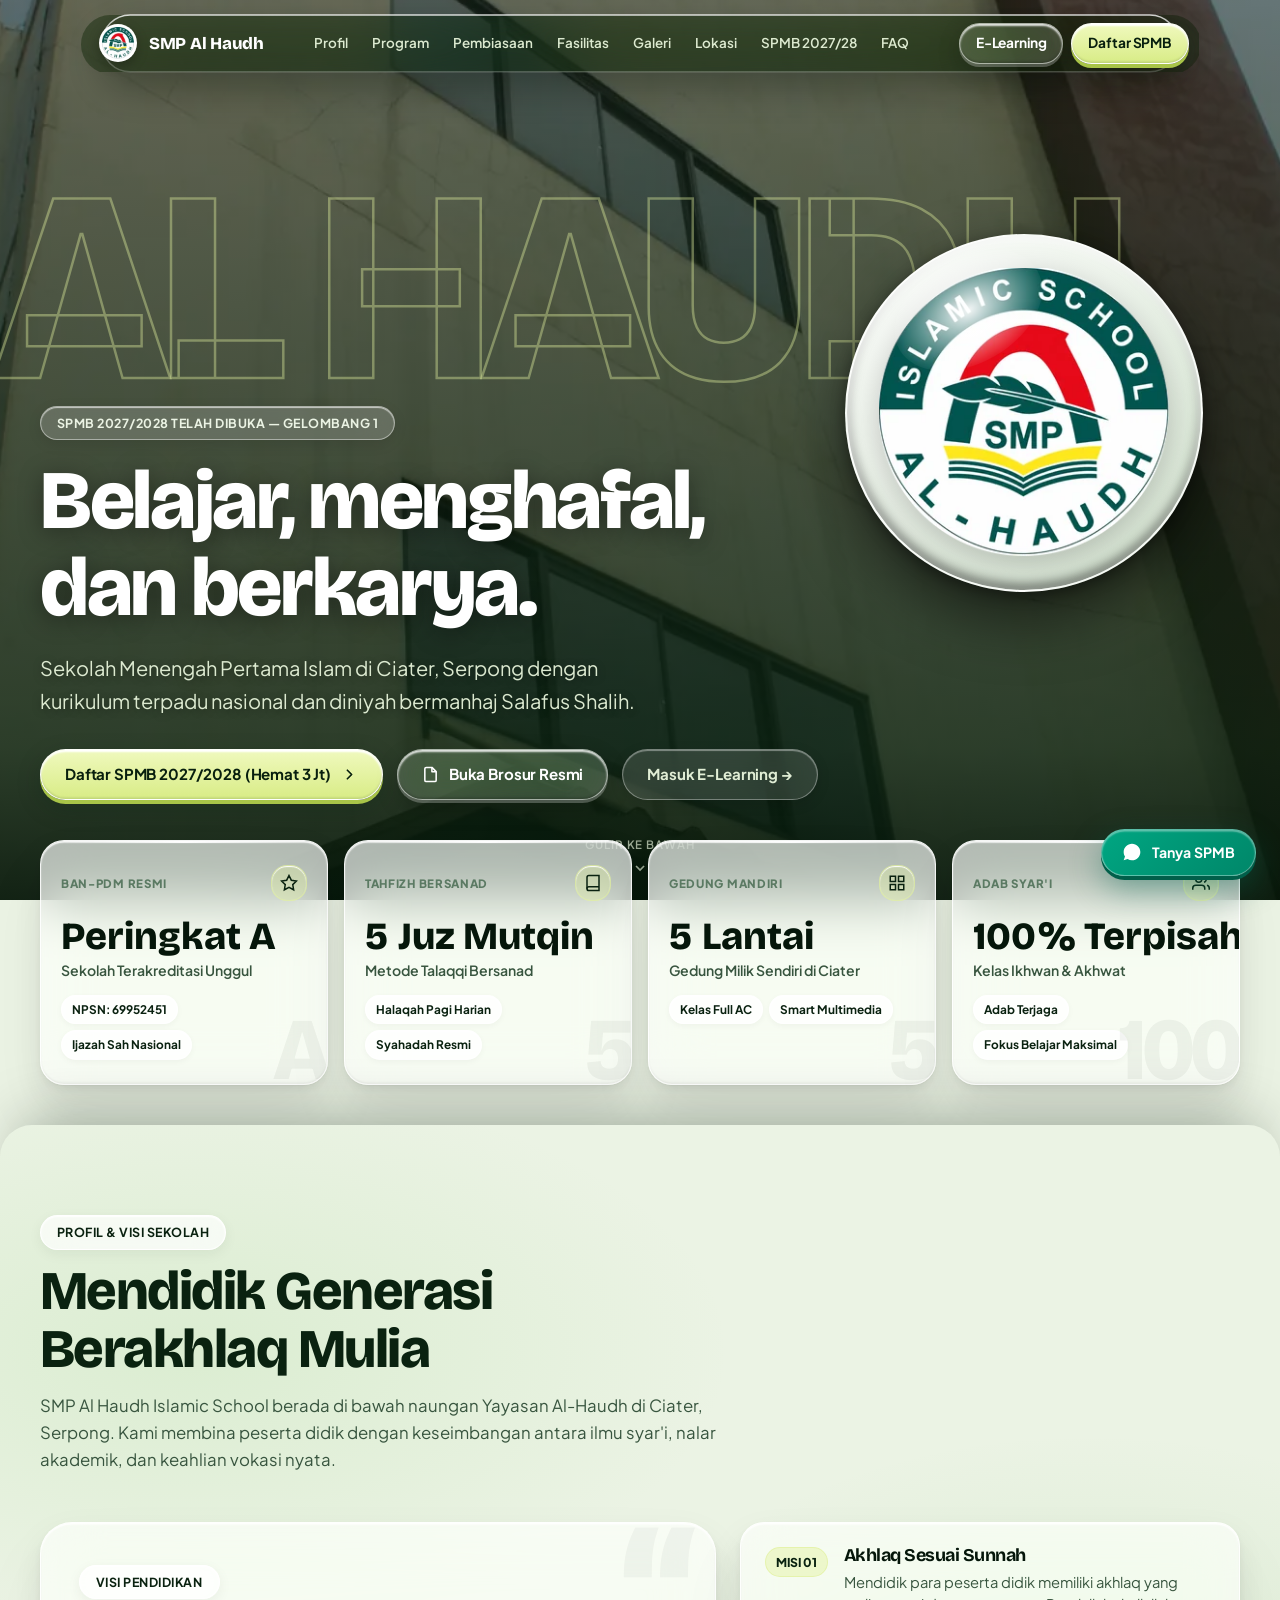
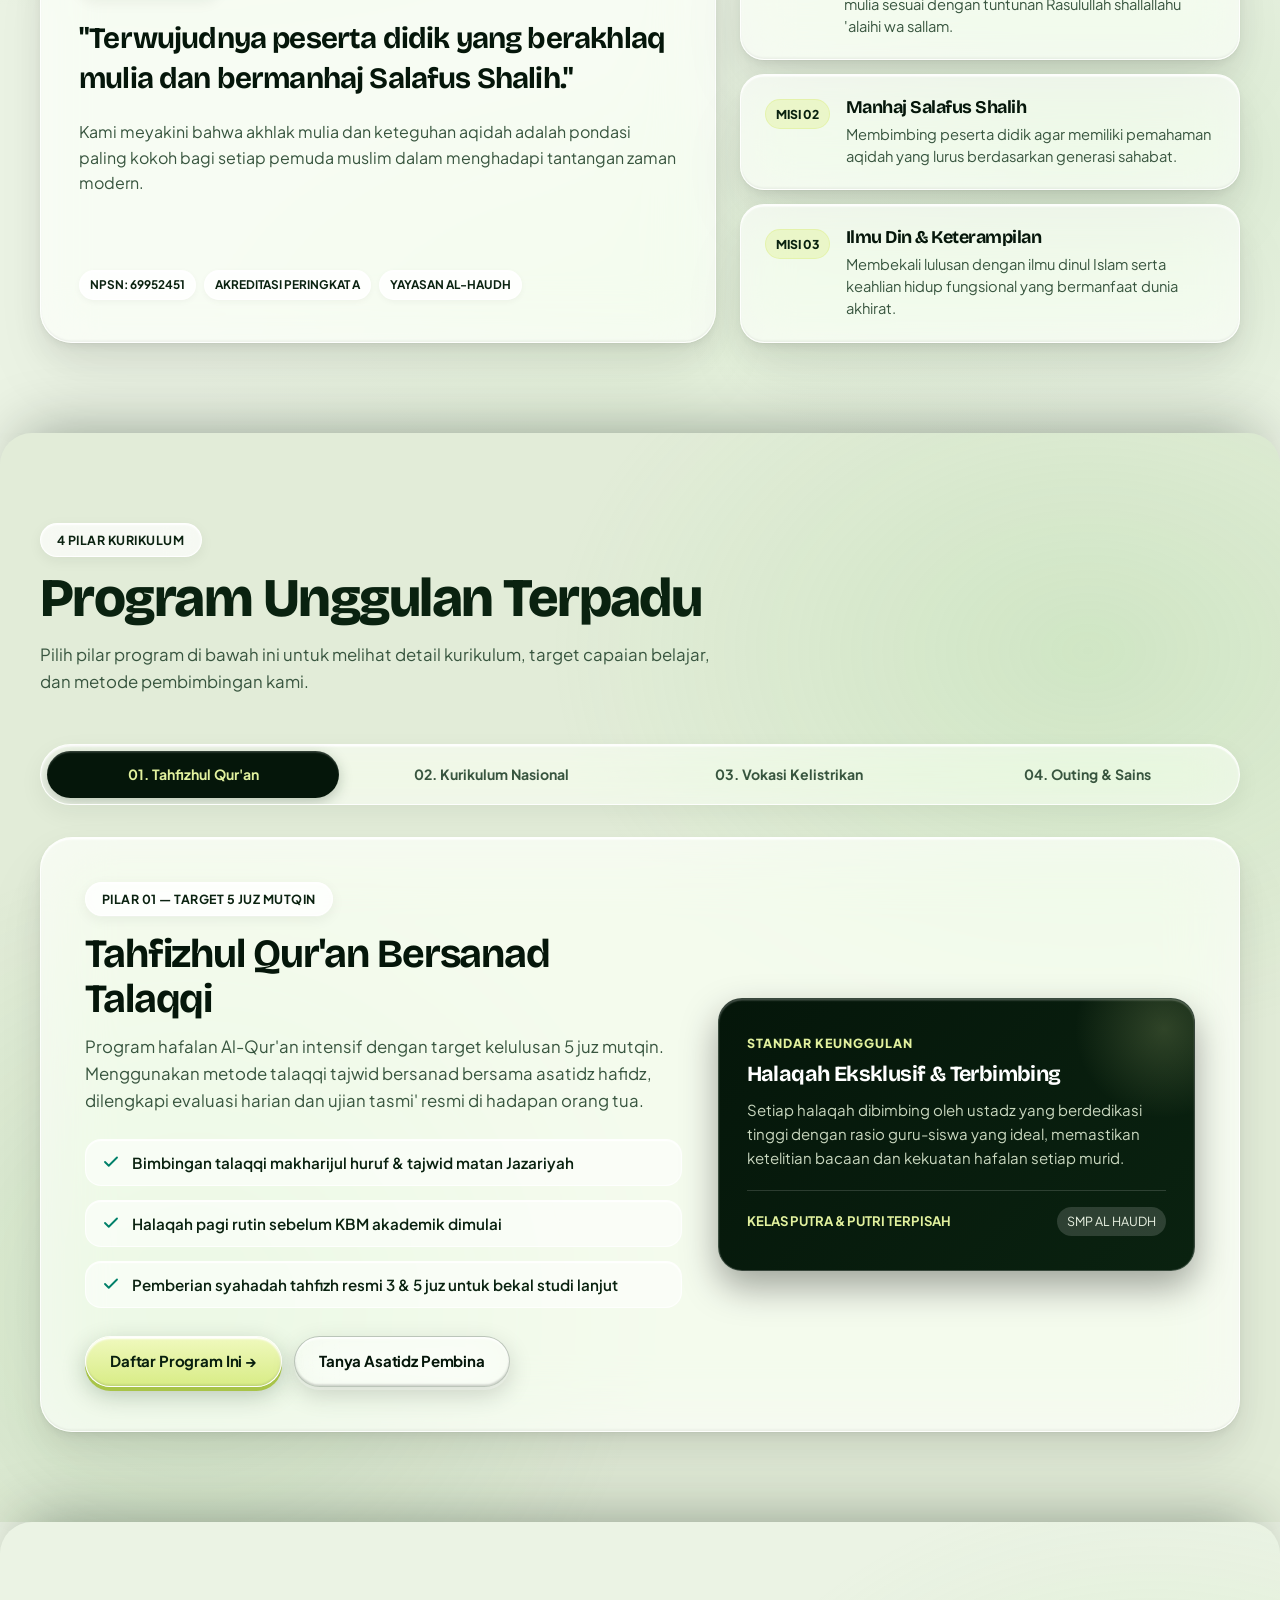
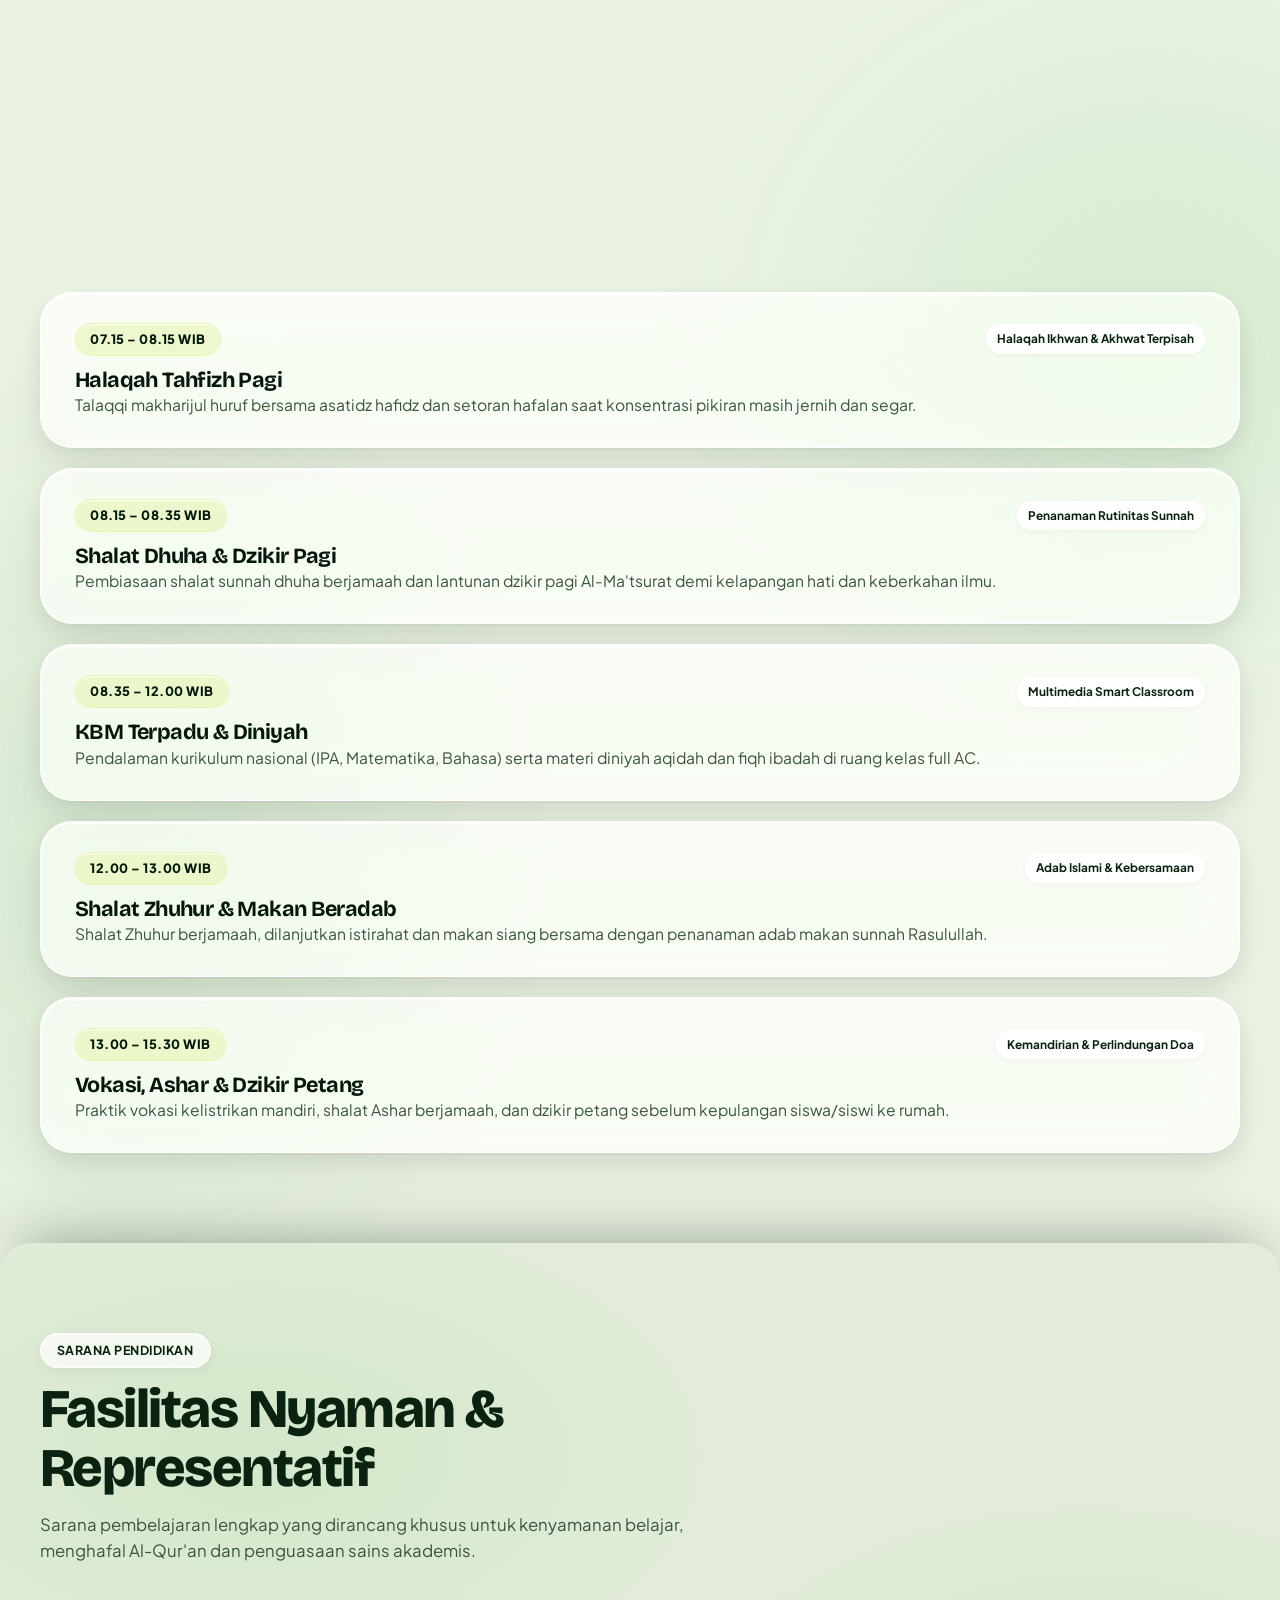
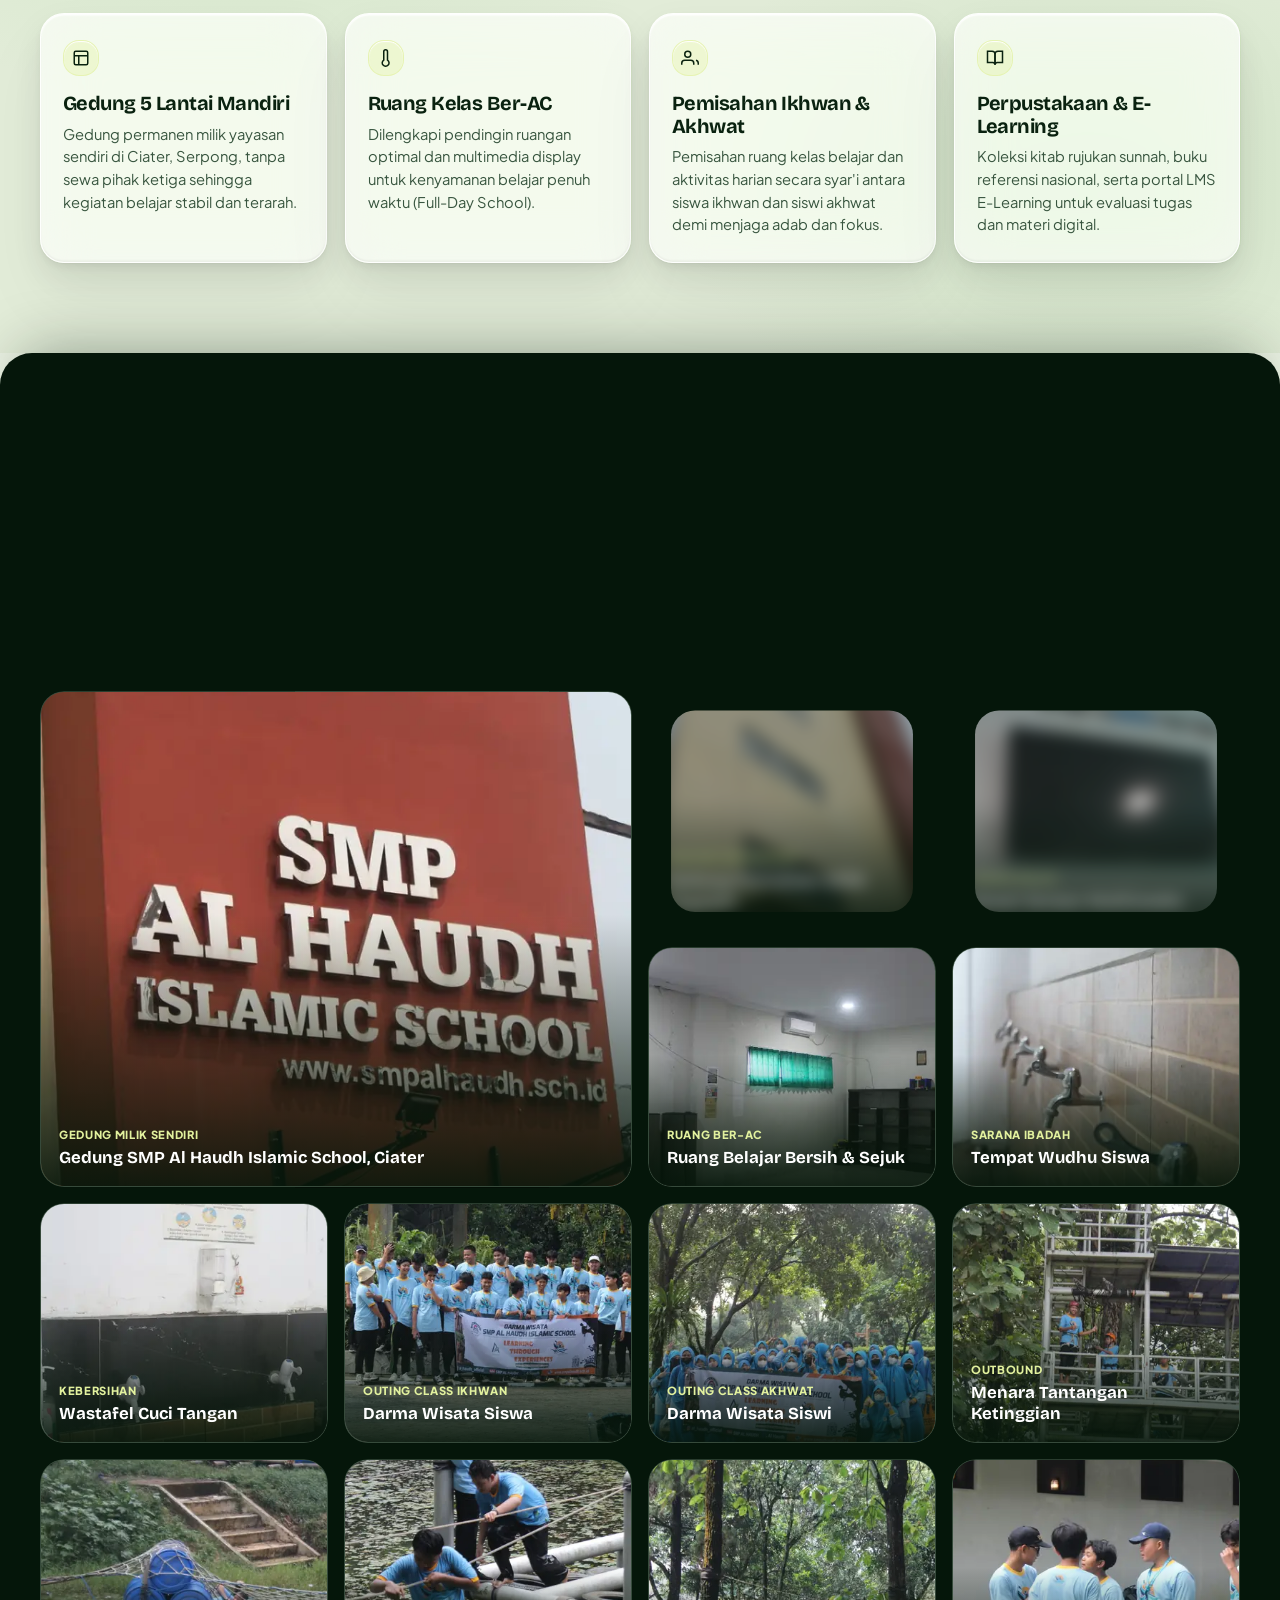
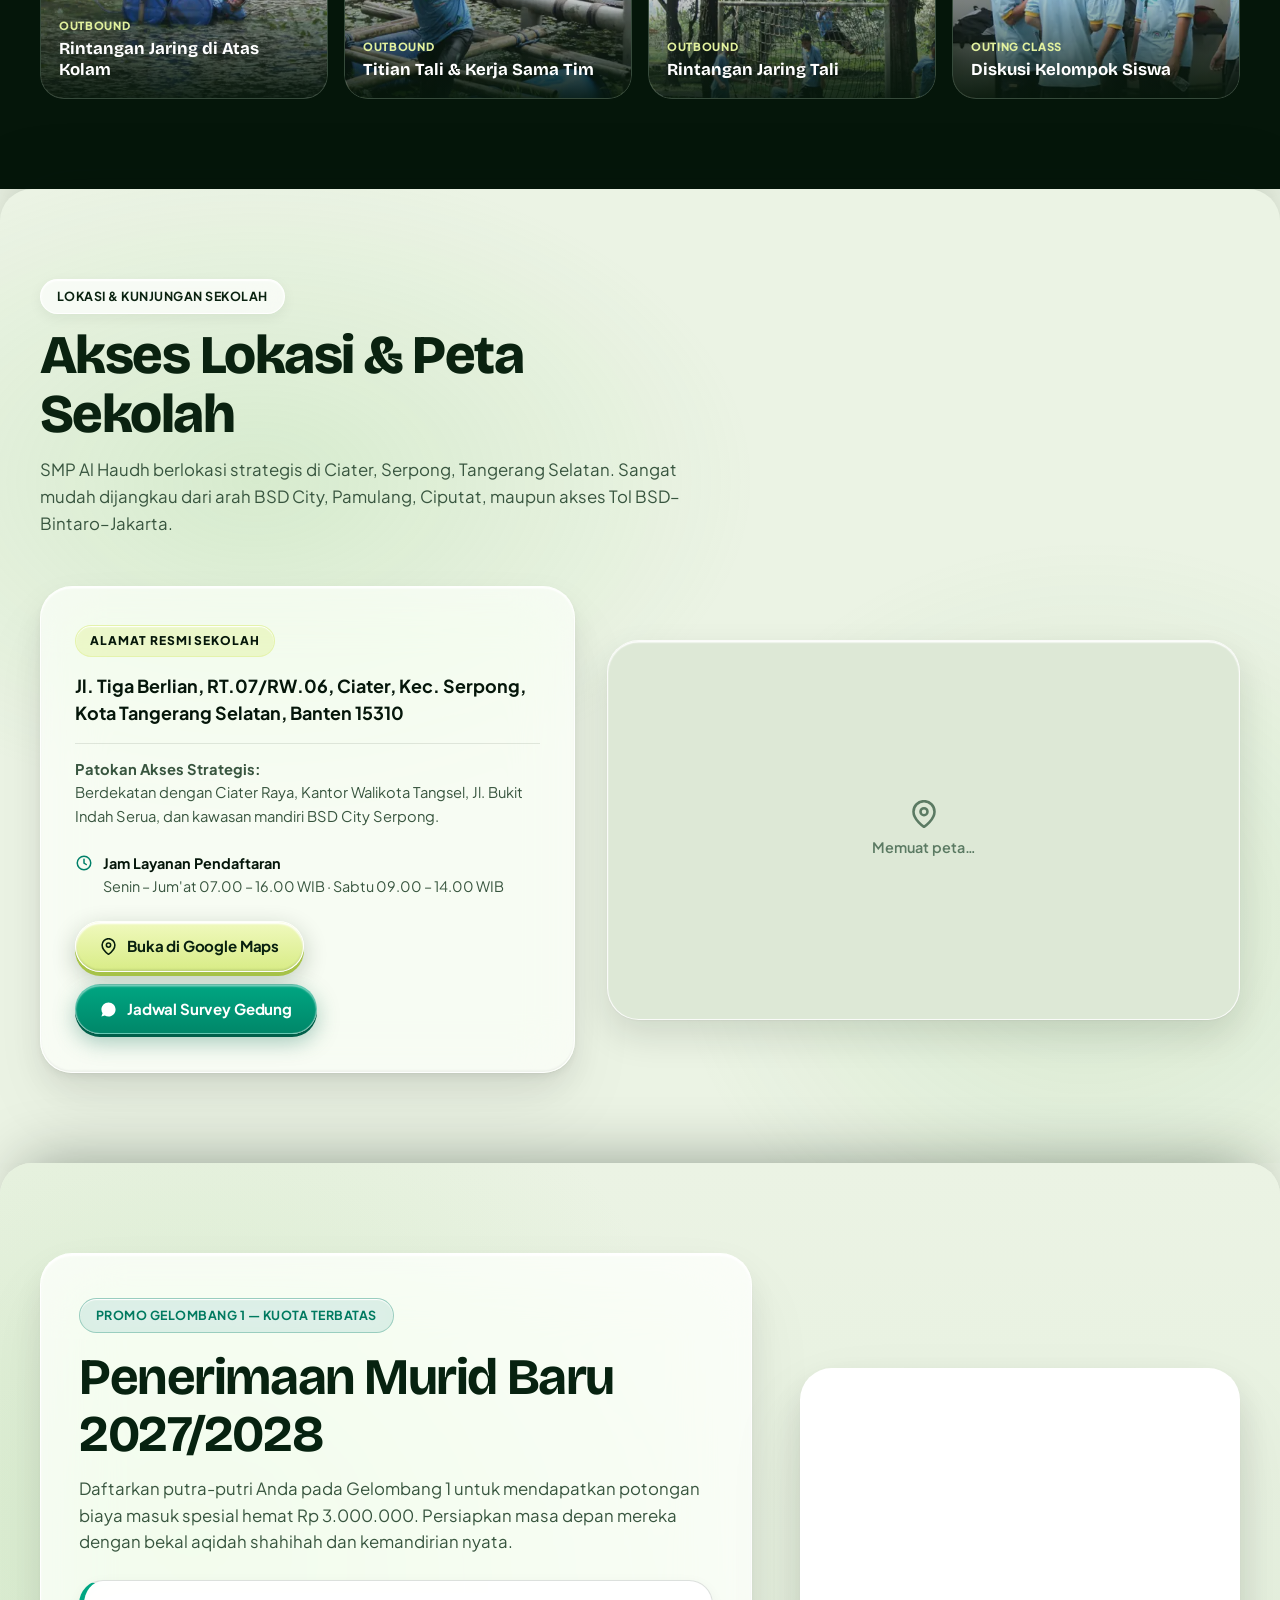
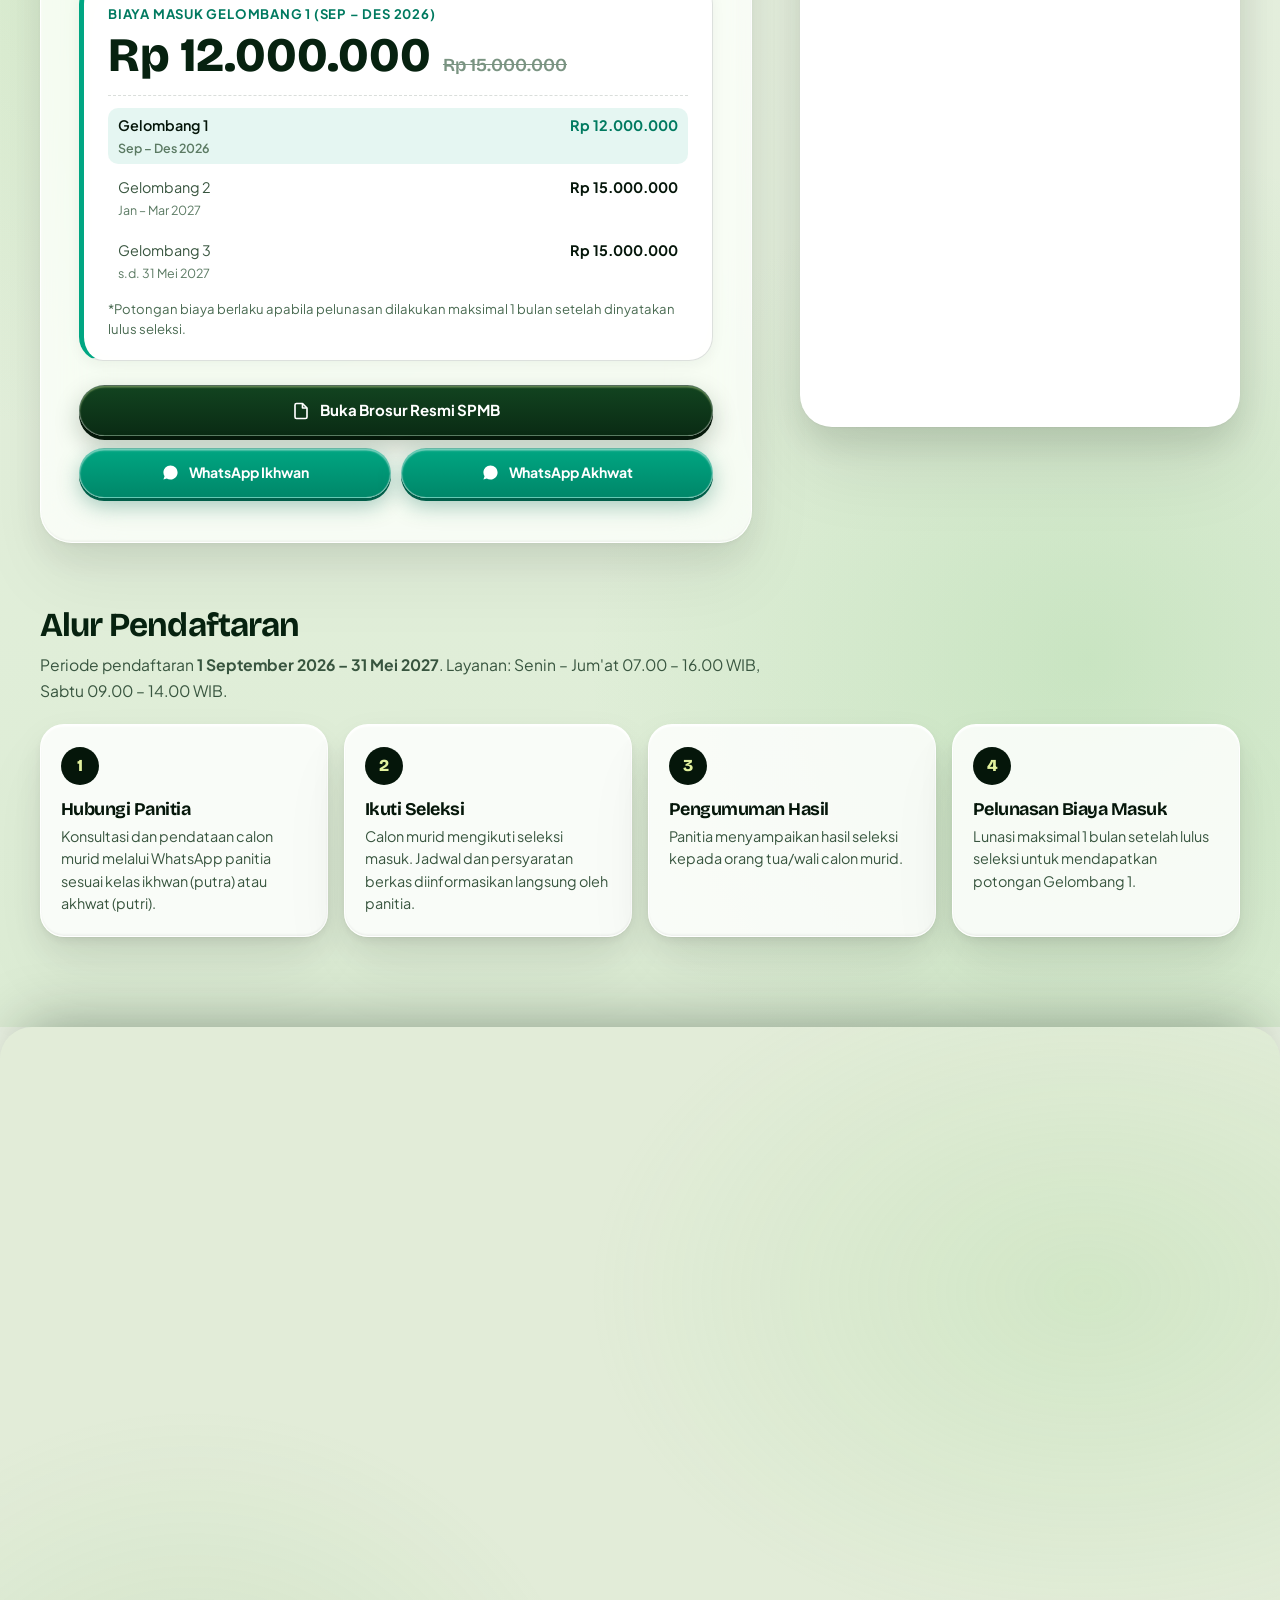
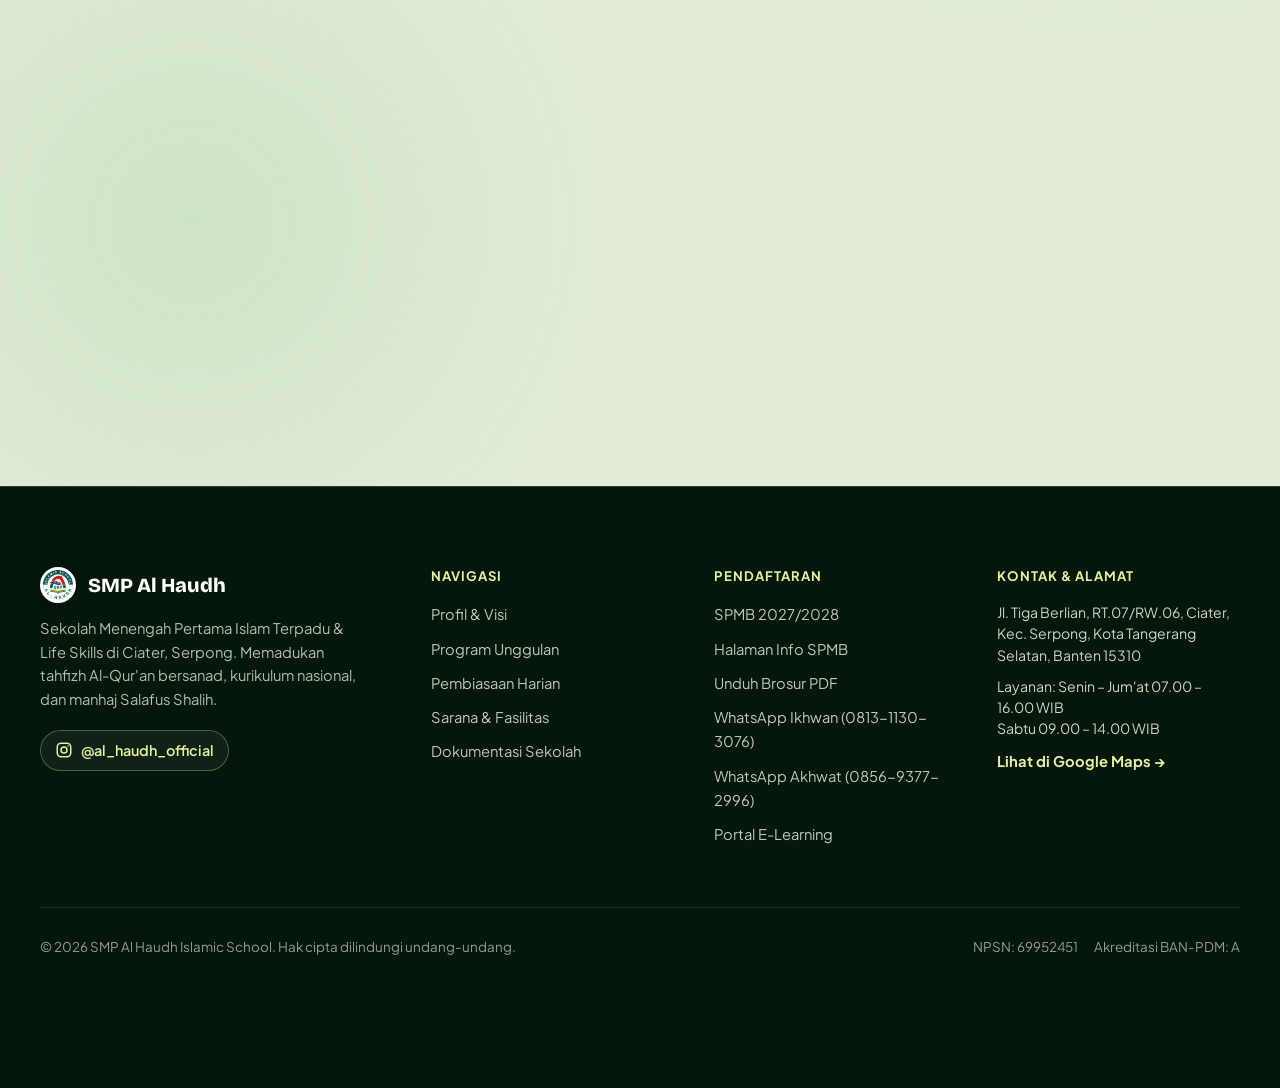
==== index.html @ a1c2b21c "Perbaiki performa, aksesibilitas, SEO, dan konten SPMB Performa: - Gambar dikonversi ke WebP dengan " ====
<!DOCTYPE html>
<html lang="id">

<head>
  <meta charset="utf-8">
  <meta name="viewport" content="width=device-width, initial-scale=1, viewport-fit=cover">
  <title>SMP Al Haudh – Sekolah Islam Terpadu &amp; Life Skills | Ciater, Serpong</title>
  <meta name="description"
    content="SMP Al Haudh Islamic School Ciater, Serpong. SMP Islam terpadu bermanhaj Salafus Shalih: tahfizh 5 juz bersanad, kurikulum nasional, kelas ikhwan & akhwat terpisah. SPMB 2027/2028 Gelombang 1 hemat Rp 3 juta.">
  <meta name="theme-color" content="#05160A">
  <link rel="canonical" href="https://www.smpalhaudh.sch.id/">

  <!-- Open Graph / pratinjau link WhatsApp, Facebook, X -->
  <meta property="og:type" content="website">
  <meta property="og:locale" content="id_ID">
  <meta property="og:site_name" content="SMP Al Haudh Islamic School">
  <meta property="og:url" content="https://www.smpalhaudh.sch.id/">
  <meta property="og:title" content="SMP Al Haudh – Sekolah Islam Terpadu di Ciater, Serpong">
  <meta property="og:description"
    content="Tahfizh 5 juz bersanad, kurikulum nasional, kelas ikhwan & akhwat terpisah. SPMB 2027/2028 dibuka – Gelombang 1 hemat Rp 3 juta.">
  <meta property="og:image" content="https://www.smpalhaudh.sch.id/img/og-image.jpg">
  <meta property="og:image:width" content="1200">
  <meta property="og:image:height" content="630">
  <meta property="og:image:alt" content="SMP Al Haudh Islamic School – SPMB 2027/2028 dibuka">
  <meta name="twitter:card" content="summary_large_image">

  <link rel="icon" href="favicon.ico" sizes="any">
  <link rel="icon" type="image/png" sizes="32x32" href="img/favicon-32.png">
  <link rel="apple-touch-icon" href="img/apple-touch-icon.png">

  <!-- Gambar hero dimuat paling awal (LCP) -->
  <link rel="preload" as="image" href="img/foto2-1080.webp" type="image/webp" fetchpriority="high">

  <!-- Typography: Bricolage Grotesque (Display) + Plus Jakarta Sans (Body) -->
  <link rel="preconnect" href="https://fonts.googleapis.com">
  <link rel="preconnect" href="https://fonts.gstatic.com" crossorigin>
  <link
    href="https://fonts.googleapis.com/css2?family=Bricolage+Grotesque:opsz,wght@12..96,600;12..96,700;12..96,800&family=Plus+Jakarta+Sans:wght@500;600;700;800&display=swap"
    rel="stylesheet">

  <link rel="stylesheet" href="style.css?v=7">

  <!-- Preloader hanya tampil sekali per sesi & dilewati bila pengguna memilih kurangi animasi -->
  <script>
    try {
      if (sessionStorage.getItem('ah-seen') || matchMedia('(prefers-reduced-motion: reduce)').matches)
        document.documentElement.classList.add('no-preloader');
    } catch (e) { }
  </script>
  <noscript>
    <style>
      #app-preloader { display: none }
      body.preloader-active { overflow: auto }
      .scroll-blur-in, .mask-reveal { opacity: 1; filter: none; transform: none; clip-path: none }
    </style>
  </noscript>

  <script type="application/ld+json">
  {
    "@context": "https://schema.org",
    "@type": "MiddleSchool",
    "name": "SMP Al Haudh Islamic School",
    "alternateName": "SMP Al Haudh",
    "url": "https://www.smpalhaudh.sch.id/",
    "logo": "https://www.smpalhaudh.sch.id/img/logo-600.webp",
    "image": "https://www.smpalhaudh.sch.id/img/og-image.jpg",
    "description": "Sekolah Menengah Pertama Islam terpadu bermanhaj Salafus Shalih di Ciater, Serpong: tahfizh Al-Qur'an bersanad, kurikulum nasional, dan life skills.",
    "address": {
      "@type": "PostalAddress",
      "streetAddress": "Jl. Tiga Berlian, RT.07/RW.06, Ciater, Kec. Serpong",
      "addressLocality": "Kota Tangerang Selatan",
      "addressRegion": "Banten",
      "postalCode": "15310",
      "addressCountry": "ID"
    },
    "geo": { "@type": "GeoCoordinates", "latitude": -6.3251086, "longitude": 106.6965341 },
    "hasMap": "https://maps.app.goo.gl/ZTKzRWSRymvz23ip9",
    "telephone": "+62-813-1130-3076",
    "sameAs": ["https://www.instagram.com/al_haudh_official/"],
    "contactPoint": [
      { "@type": "ContactPoint", "contactType": "admissions", "name": "Panitia SPMB Ikhwan (Putra)", "telephone": "+62-813-1130-3076", "availableLanguage": "id" },
      { "@type": "ContactPoint", "contactType": "admissions", "name": "Panitia SPMB Akhwat (Putri)", "telephone": "+62-856-9377-2996", "availableLanguage": "id" }
    ],
    "openingHoursSpecification": [
      { "@type": "OpeningHoursSpecification", "dayOfWeek": ["Monday", "Tuesday", "Wednesday", "Thursday", "Friday"], "opens": "07:00", "closes": "16:00" },
      { "@type": "OpeningHoursSpecification", "dayOfWeek": "Saturday", "opens": "09:00", "closes": "14:00" }
    ]
  }
  </script>
</head>

<body class="preloader-active">
  <!-- Ikon SVG dipakai ulang lewat <use> (menghemat ukuran HTML) -->
  <svg width="0" height="0" style="position:absolute" aria-hidden="true" focusable="false">
    <symbol id="i-wa" viewBox="0 0 24 24">
      <path fill="currentColor"
        d="M17.472 14.382c-.297-.149-1.758-.867-2.03-.967-.273-.099-.471-.148-.67.15-.197.297-.767.966-.94 1.164-.173.199-.347.223-.644.075-.297-.15-1.255-.463-2.39-1.475-.883-.788-1.48-1.761-1.653-2.059-.173-.297-.018-.458.13-.606.134-.133.298-.347.446-.52.149-.174.198-.298.298-.497.099-.198.05-.371-.025-.52-.075-.149-.669-1.612-.916-2.207-.242-.579-.487-.5-.669-.51-.173-.008-.371-.01-.57-.01-.198 0-.52.074-.792.372-.272.297-1.04 1.016-1.04 2.479 0 1.462 1.065 2.875 1.213 3.074.149.198 2.096 3.2 5.077 4.487.709.306 1.262.489 1.694.625.712.227 1.36.195 1.871.118.571-.085 1.758-.719 2.006-1.413.248-.694.248-1.289.173-1.413-.074-.124-.272-.198-.57-.347z" />
      <path fill="currentColor"
        d="M11.998 2C6.477 2 2 6.484 2 12.017c0 1.99.588 3.845 1.602 5.396L2 22l4.713-1.57A9.961 9.961 0 0 0 11.998 22c5.52 0 10-4.48 10-10.002S17.518 2 11.998 2z" />
    </symbol>
    <symbol id="i-chev" viewBox="0 0 24 24">
      <polyline points="9 18 15 12 9 6" fill="none" stroke="currentColor" stroke-width="2.4" stroke-linecap="round"
        stroke-linejoin="round" />
    </symbol>
    <symbol id="i-close" viewBox="0 0 24 24">
      <path d="M18 6 6 18M6 6l12 12" fill="none" stroke="currentColor" stroke-width="2.5" stroke-linecap="round" />
    </symbol>
    <symbol id="i-doc" viewBox="0 0 24 24">
      <g fill="none" stroke="currentColor" stroke-width="2.2" stroke-linejoin="round">
        <path d="M14 2H6a2 2 0 0 0-2 2v16a2 2 0 0 0 2 2h12a2 2 0 0 0 2-2V8z" />
        <polyline points="14 2 14 8 20 8" />
      </g>
    </symbol>
    <symbol id="i-pin" viewBox="0 0 24 24">
      <g fill="none" stroke="currentColor" stroke-width="2.2">
        <path d="M21 10c0 7-9 13-9 13s-9-6-9-13a9 9 0 0 1 18 0z" />
        <circle cx="12" cy="10" r="3" />
      </g>
    </symbol>
    <symbol id="i-check" viewBox="0 0 24 24">
      <polyline points="20 6 9 17 4 12" fill="none" stroke="currentColor" stroke-width="2.5" stroke-linecap="round"
        stroke-linejoin="round" />
    </symbol>
    <symbol id="i-download" viewBox="0 0 24 24">
      <path d="M12 3v12m0 0-5-5m5 5 5-5M4 19h16" fill="none" stroke="currentColor" stroke-width="2.2"
        stroke-linecap="round" stroke-linejoin="round" />
    </symbol>
    <symbol id="i-ig" viewBox="0 0 24 24">
      <g fill="none" stroke="currentColor" stroke-width="2">
        <rect x="3" y="3" width="18" height="18" rx="5" />
        <circle cx="12" cy="12" r="4" />
        <circle cx="17.5" cy="6.5" r="1" fill="currentColor" stroke="none" />
      </g>
    </symbol>
    <symbol id="i-clock" viewBox="0 0 24 24">
      <g fill="none" stroke="currentColor" stroke-width="2" stroke-linecap="round">
        <circle cx="12" cy="12" r="9" />
        <path d="M12 7v5l3 2" />
      </g>
    </symbol>
  </svg>

  <a class="skip-link" href="#profil">Lewati ke konten utama</a>
  <div id="scrollProgress" aria-hidden="true"></div>

  <!-- =========================================================================
       0. CURTAIN PRELOADER (hanya kunjungan pertama, maks. ±1,5 detik)
       ========================================================================= -->
  <div id="app-preloader" class="korowa-curtain" aria-hidden="true">
    <div class="curtain-content">
      <img src="img/logo-white-300.webp" alt="" class="curtain-logo" width="175" height="175" fetchpriority="high">
    </div>
  </div>

  <!-- =========================================================================
       NAVIGATION BAR (LIQUID GLASS + 8 LINK + HAMBURGER)
       ========================================================================= -->
  <nav id="navbar" aria-label="Navigasi utama">
    <a href="#beranda" class="nav-brand" aria-label="SMP Al Haudh – Beranda">
      <span class="nav-logo">
        <img src="img/logo-96.webp" alt="" width="38" height="38">
      </span>
      <b>SMP Al Haudh</b>
    </a>

    <div class="links">
      <a href="#profil">Profil</a>
      <a href="#program">Program</a>
      <a href="#pembiasaan">Pembiasaan</a>
      <a href="#fasilitas">Fasilitas</a>
      <a href="#galeri">Galeri</a>
      <a href="#lokasi">Lokasi</a>
      <a href="#spmb">SPMB 2027/28</a>
      <a href="#faq">FAQ</a>
    </div>

    <div class="nav-actions">
      <a class="btn btn-liquid-glass btn-sm nav-elearning" href="https://e-learning.smpalhaudh.sch.id/" target="_blank"
        rel="noopener noreferrer">E-Learning</a>
      <button type="button" class="btn btn-tactile-lime btn-sm nav-daftar" data-modal-open="spmbDirectModal">
        Daftar SPMB
      </button>
      <button type="button" class="nav-hamburger" id="menuToggle" aria-label="Buka menu navigasi"
        aria-expanded="false" aria-controls="mobileMenu">
        <svg viewBox="0 0 24 24" fill="none" aria-hidden="true">
          <line x1="4" y1="7" x2="20" y2="7" />
          <line x1="4" y1="17" x2="20" y2="17" />
        </svg>
      </button>
    </div>
  </nav>

  <!-- Mobile Glass Drawer -->
  <div id="mobileMenu" class="mobile-menu-drawer" aria-label="Menu navigasi">
    <div class="mobile-menu-header">
      <span class="mobile-menu-title">NAVIGASI SEKOLAH</span>
      <button type="button" class="mobile-menu-close" data-menu-close aria-label="Tutup menu">
        <svg width="20" height="20" aria-hidden="true"><use href="#i-close" /></svg>
      </button>
    </div>
    <div class="mobile-menu-links">
      <a href="#profil"><span>Profil &amp; Visi Sekolah</span><svg width="16" height="16" aria-hidden="true"><use href="#i-chev" /></svg></a>
      <a href="#program"><span>Program Unggulan Terpadu</span><svg width="16" height="16" aria-hidden="true"><use href="#i-chev" /></svg></a>
      <a href="#pembiasaan"><span>Pembiasaan &amp; Amalan</span><svg width="16" height="16" aria-hidden="true"><use href="#i-chev" /></svg></a>
      <a href="#fasilitas"><span>Sarana &amp; Fasilitas</span><svg width="16" height="16" aria-hidden="true"><use href="#i-chev" /></svg></a>
      <a href="#galeri"><span>Galeri Dokumentasi</span><svg width="16" height="16" aria-hidden="true"><use href="#i-chev" /></svg></a>
      <a href="#lokasi"><span>Akses &amp; Lokasi Sekolah</span><svg width="16" height="16" aria-hidden="true"><use href="#i-chev" /></svg></a>
      <a href="#spmb"><span class="text-lime">SPMB 2027/2028 (Hemat 3 Jt)</span><svg width="16" height="16" aria-hidden="true"><use href="#i-chev" /></svg></a>
      <a href="#faq"><span>Tanya Jawab (FAQ)</span><svg width="16" height="16" aria-hidden="true"><use href="#i-chev" /></svg></a>
    </div>
    <div class="mobile-menu-foot">
      <button type="button" class="btn btn-tactile-lime btn-block" data-menu-close data-modal-open="spmbDirectModal">
        Daftar SPMB 2027/2028
      </button>
      <a class="btn btn-liquid-glass btn-block" href="https://e-learning.smpalhaudh.sch.id/" target="_blank"
        rel="noopener noreferrer">Masuk E-Learning</a>
    </div>
  </div>

  <main>
    <!-- =========================================================================
         HERO
         ========================================================================= -->
    <section class="hero" id="beranda">
      <div class="hero-parallax-bg" aria-hidden="true"></div>
      <div class="hero-architectural-title" aria-hidden="true">AL HAUDH</div>

      <div class="orb o1" aria-hidden="true">
        <img src="img/logo-600.webp" srcset="img/logo-300.webp 300w, img/logo-600.webp 600w"
          sizes="(max-width: 580px) 110px, 300px" alt="" width="300" height="300">
      </div>

      <div class="wrap">
        <div class="hero-inner">
          <span class="chip">SPMB 2027/2028 TELAH DIBUKA — GELOMBANG 1</span>
          <h1 class="hero-h1">Belajar, menghafal, dan berkarya.</h1>
          <p class="hero-p">
            Sekolah Menengah Pertama Islam di Ciater, Serpong dengan kurikulum terpadu nasional dan diniyah bermanhaj
            Salafus Shalih.
          </p>
          <div class="hero-actions">
            <button type="button" class="btn btn-tactile-lime btn-pulse" data-modal-open="spmbDirectModal">
              <span>Daftar SPMB 2027/2028 (Hemat 3 Jt)</span>
              <svg width="17" height="17" aria-hidden="true"><use href="#i-chev" /></svg>
            </button>
            <button type="button" class="btn btn-liquid-glass" data-modal-open="spmbPosterModal">
              <svg width="17" height="17" aria-hidden="true"><use href="#i-doc" /></svg>
              <span>Buka Brosur Resmi</span>
            </button>
            <a class="btn btn-glass-pill" href="https://e-learning.smpalhaudh.sch.id/" target="_blank"
              rel="noopener noreferrer">
              <span>Masuk E-Learning &rarr;</span>
            </a>
          </div>
        </div>
      </div>

      <div class="scroll-indicator" aria-hidden="true">
        <span>GULIR KE BAWAH</span>
        <svg width="16" height="16" viewBox="0 0 24 24" fill="none" stroke="currentColor" stroke-width="2.5">
          <polyline points="6 9 12 15 18 9" />
        </svg>
      </div>
    </section>

    <!-- =========================================================================
         STATS STRIP: 4 KAPSUL (COUNT UP)
         ========================================================================= -->
    <div class="stats-strip">
      <div class="wrap">
        <div class="stats-grid">
          <div class="stats-card tilt-card">
            <div class="stats-card-watermark" aria-hidden="true">A</div>
            <div class="stats-card-top">
              <span class="stats-tag">BAN-PDM RESMI</span>
              <div class="stats-ico" aria-hidden="true">
                <svg viewBox="0 0 24 24" fill="none" stroke="currentColor" stroke-width="2">
                  <path
                    d="M12 2l3.09 6.26L22 9.27l-5 4.87 1.18 6.88L12 17.77l-6.18 3.25L7 14.14 2 9.27l6.91-1.01L12 2z" />
                </svg>
              </div>
            </div>
            <div class="stats-val">Peringkat A</div>
            <p class="stats-desc">Sekolah Terakreditasi Unggul</p>
            <div class="stats-pills">
              <span class="stats-pill-mini">NPSN: 69952451</span>
              <span class="stats-pill-mini">Ijazah Sah Nasional</span>
            </div>
          </div>

          <div class="stats-card tilt-card">
            <div class="stats-card-watermark" aria-hidden="true">5</div>
            <div class="stats-card-top">
              <span class="stats-tag">TAHFIZH BERSANAD</span>
              <div class="stats-ico" aria-hidden="true">
                <svg viewBox="0 0 24 24" fill="none" stroke="currentColor" stroke-width="2">
                  <path d="M4 19.5A2.5 2.5 0 0 1 6.5 17H20" />
                  <path d="M6.5 2H20v20H6.5A2.5 2.5 0 0 1 4 19.5v-15A2.5 2.5 0 0 1 6.5 2z" />
                </svg>
              </div>
            </div>
            <div class="stats-val"><span class="counter-num" data-target="5">5</span>&nbsp;Juz Mutqin</div>
            <p class="stats-desc">Metode Talaqqi Bersanad</p>
            <div class="stats-pills">
              <span class="stats-pill-mini">Halaqah Pagi Harian</span>
              <span class="stats-pill-mini">Syahadah Resmi</span>
            </div>
          </div>

          <div class="stats-card tilt-card">
            <div class="stats-card-watermark" aria-hidden="true">5</div>
            <div class="stats-card-top">
              <span class="stats-tag">GEDUNG MANDIRI</span>
              <div class="stats-ico" aria-hidden="true">
                <svg viewBox="0 0 24 24" fill="none" stroke="currentColor" stroke-width="2">
                  <rect x="3" y="3" width="7" height="7" />
                  <rect x="14" y="3" width="7" height="7" />
                  <rect x="14" y="14" width="7" height="7" />
                  <rect x="3" y="14" width="7" height="7" />
                </svg>
              </div>
            </div>
            <div class="stats-val"><span class="counter-num" data-target="5">5</span>&nbsp;Lantai</div>
            <p class="stats-desc">Gedung Milik Sendiri di Ciater</p>
            <div class="stats-pills">
              <span class="stats-pill-mini">Kelas Full AC</span>
              <span class="stats-pill-mini">Smart Multimedia</span>
            </div>
          </div>

          <div class="stats-card tilt-card">
            <div class="stats-card-watermark" aria-hidden="true">100</div>
            <div class="stats-card-top">
              <span class="stats-tag">ADAB SYAR'I</span>
              <div class="stats-ico" aria-hidden="true">
                <svg viewBox="0 0 24 24" fill="none" stroke="currentColor" stroke-width="2">
                  <path d="M17 21v-2a4 4 0 0 0-4-4H5a4 4 0 0 0-4 4v2" />
                  <circle cx="9" cy="7" r="4" />
                  <path d="M23 21v-2a4 4 0 0 0-3-3.87" />
                  <path d="M16 3.13a4 4 0 0 1 0 7.75" />
                </svg>
              </div>
            </div>
            <div class="stats-val"><span class="counter-num" data-target="100">100</span>%&nbsp;Terpisah</div>
            <p class="stats-desc">Kelas Ikhwan &amp; Akhwat</p>
            <div class="stats-pills">
              <span class="stats-pill-mini">Adab Terjaga</span>
              <span class="stats-pill-mini">Fokus Belajar Maksimal</span>
            </div>
          </div>
        </div>
      </div>
    </div>

    <!-- =========================================================================
         PROFIL & VISI
         ========================================================================= -->
    <section id="profil" class="bg-mesh-canvas">
      <div class="wrap">
        <div class="section-head scroll-blur-in">
          <span class="chip chip-light">PROFIL &amp; VISI SEKOLAH</span>
          <h2 class="section-title">Mendidik Generasi Berakhlaq Mulia</h2>
          <p class="section-desc">
            SMP Al Haudh Islamic School berada di bawah naungan Yayasan Al-Haudh di Ciater, Serpong. Kami membina
            peserta didik dengan keseimbangan antara ilmu syar'i, nalar akademik, dan keahlian vokasi nyata.
          </p>
        </div>

        <div class="profil-bento">
          <div class="visi-card-hero tilt-card">
            <div>
              <span class="chip chip-light chip-lime">VISI PENDIDIKAN</span>
              <h3 class="visi-quote">
                "Terwujudnya peserta didik yang berakhlaq mulia dan bermanhaj Salafus Shalih."
              </h3>
              <p class="visi-text">
                Kami meyakini bahwa akhlak mulia dan keteguhan aqidah adalah pondasi paling kokoh bagi setiap pemuda
                muslim dalam menghadapi tantangan zaman modern.
              </p>
            </div>
            <div class="visi-pills">
              <span class="stats-pill-mini">NPSN: 69952451</span>
              <span class="stats-pill-mini">AKREDITASI PERINGKAT A</span>
              <span class="stats-pill-mini">YAYASAN AL-HAUDH</span>
            </div>
          </div>

          <div class="misi-stack">
            <div class="misi-tile tilt-card">
              <span class="misi-num">MISI 01</span>
              <div class="misi-content">
                <h4>Akhlaq Sesuai Sunnah</h4>
                <p>Mendidik para peserta didik memiliki akhlaq yang mulia sesuai dengan tuntunan Rasulullah
                  shallallahu 'alaihi wa sallam.</p>
              </div>
            </div>
            <div class="misi-tile tilt-card">
              <span class="misi-num">MISI 02</span>
              <div class="misi-content">
                <h4>Manhaj Salafus Shalih</h4>
                <p>Membimbing peserta didik agar memiliki pemahaman aqidah yang lurus berdasarkan generasi sahabat.</p>
              </div>
            </div>
            <div class="misi-tile tilt-card">
              <span class="misi-num">MISI 03</span>
              <div class="misi-content">
                <h4>Ilmu Din &amp; Keterampilan</h4>
                <p>Membekali lulusan dengan ilmu dinul Islam serta keahlian hidup fungsional yang bermanfaat dunia
                  akhirat.</p>
              </div>
            </div>
          </div>
        </div>
      </div>
    </section>

    <!-- =========================================================================
         PROGRAM: SEGMENTED SWITCHER + SHOWCASE
         ========================================================================= -->
    <section id="program">
      <div class="wrap">
        <div class="section-head scroll-blur-in">
          <span class="chip chip-light">4 PILAR KURIKULUM</span>
          <h2 class="section-title">Program Unggulan Terpadu</h2>
          <p class="section-desc">
            Pilih pilar program di bawah ini untuk melihat detail kurikulum, target capaian belajar, dan metode
            pembimbingan kami.
          </p>
        </div>

        <div class="program-segmented-bar" role="tablist" aria-label="Pilar program">
          <button type="button" class="seg-btn active" role="tab" id="tab-prog-0" aria-selected="true"
            aria-controls="progPanel" data-tab="0">01. Tahfizhul Qur'an</button>
          <button type="button" class="seg-btn" role="tab" id="tab-prog-1" aria-selected="false"
            aria-controls="progPanel" data-tab="1" tabindex="-1">02. Kurikulum Nasional</button>
          <button type="button" class="seg-btn" role="tab" id="tab-prog-2" aria-selected="false"
            aria-controls="progPanel" data-tab="2" tabindex="-1">03. Vokasi Kelistrikan</button>
          <button type="button" class="seg-btn" role="tab" id="tab-prog-3" aria-selected="false"
            aria-controls="progPanel" data-tab="3" tabindex="-1">04. Outing &amp; Sains</button>
        </div>

        <div class="program-showcase-box tilt-card" id="progPanel" role="tabpanel" aria-labelledby="tab-prog-0"
          aria-live="polite">
          <div>
            <span class="chip chip-light" id="progPillarTag">PILAR 01 — TARGET 5 JUZ MUTQIN</span>
            <h3 id="progTitle" class="prog-title">Tahfizhul Qur'an Bersanad Talaqqi</h3>
            <p id="progDesc" class="prog-desc">
              Program hafalan Al-Qur'an intensif dengan target kelulusan 5 juz mutqin. Menggunakan metode talaqqi
              tajwid bersanad bersama asatidz hafidz, dilengkapi evaluasi harian dan ujian tasmi' resmi di hadapan
              orang tua.
            </p>

            <ul class="program-feature-list" id="progFeatureList">
              <li><svg aria-hidden="true"><use href="#i-check" /></svg><span>Bimbingan talaqqi makharijul huruf &amp;
                  tajwid matan Jazariyah</span></li>
              <li><svg aria-hidden="true"><use href="#i-check" /></svg><span>Halaqah pagi rutin sebelum KBM akademik
                  dimulai</span></li>
              <li><svg aria-hidden="true"><use href="#i-check" /></svg><span>Pemberian syahadah tahfizh resmi 3 &amp; 5
                  juz untuk bekal studi lanjut</span></li>
            </ul>

            <div class="prog-actions">
              <button type="button" class="btn btn-tactile-lime" data-modal-open="spmbDirectModal">
                <span>Daftar Program Ini &rarr;</span>
              </button>
              <a class="btn btn-liquid-glass btn-on-light"
                href="https://wa.me/6281311303076?text=Halo%20SMP%20Al%20Haudh%2C%20saya%20ingin%20tanya%20detail%20program%20unggulan"
                target="_blank" rel="noopener noreferrer">
                <span>Tanya Asatidz Pembina</span>
              </a>
            </div>
          </div>

          <div class="program-preview-card">
            <span class="preview-kicker">STANDAR KEUNGGULAN</span>
            <h4 id="progCardHeader" class="preview-title">Halaqah Eksklusif &amp; Terbimbing</h4>
            <p id="progCardBody" class="preview-body">
              Setiap halaqah dibimbing oleh ustadz yang berdedikasi tinggi dengan rasio guru-siswa yang ideal,
              memastikan ketelitian bacaan dan kekuatan hafalan setiap murid.
            </p>
            <div class="preview-foot">
              <span class="preview-foot-l">KELAS PUTRA &amp; PUTRI TERPISAH</span>
              <span class="preview-tag">SMP AL HAUDH</span>
            </div>
          </div>
        </div>
      </div>
    </section>

    <!-- =========================================================================
         PEMBIASAAN: STACKING CARDS
         ========================================================================= -->
    <section id="pembiasaan">
      <div class="wrap">
        <div class="section-head scroll-blur-in">
          <span class="chip chip-light">PEMBIASAAN &amp; ADAB SUNNAH</span>
          <h2 class="section-title">Karakter &amp; Amalan Yaumiyah</h2>
          <p class="section-desc">
            Pembiasaan harian yang menanamkan kecintaan pada ibadah, ketertiban adab penuntut ilmu, dan kemandirian
            nyata dari pagi hingga petang.
          </p>
        </div>

        <div class="timeline-stack">
          <div class="timeline-card" style="--stack-index: 0;">
            <div class="timeline-card-header">
              <span class="timeline-time-badge">07.15 – 08.15 WIB</span>
              <span class="stats-pill-mini">Halaqah Ikhwan &amp; Akhwat Terpisah</span>
            </div>
            <h3>Halaqah Tahfizh Pagi</h3>
            <p>Talaqqi makharijul huruf bersama asatidz hafidz dan setoran hafalan saat konsentrasi pikiran masih
              jernih dan segar.</p>
          </div>
          <div class="timeline-card" style="--stack-index: 1;">
            <div class="timeline-card-header">
              <span class="timeline-time-badge">08.15 – 08.35 WIB</span>
              <span class="stats-pill-mini">Penanaman Rutinitas Sunnah</span>
            </div>
            <h3>Shalat Dhuha &amp; Dzikir Pagi</h3>
            <p>Pembiasaan shalat sunnah dhuha berjamaah dan lantunan dzikir pagi Al-Ma'tsurat demi kelapangan hati dan
              keberkahan ilmu.</p>
          </div>
          <div class="timeline-card" style="--stack-index: 2;">
            <div class="timeline-card-header">
              <span class="timeline-time-badge">08.35 – 12.00 WIB</span>
              <span class="stats-pill-mini">Multimedia Smart Classroom</span>
            </div>
            <h3>KBM Terpadu &amp; Diniyah</h3>
            <p>Pendalaman kurikulum nasional (IPA, Matematika, Bahasa) serta materi diniyah aqidah dan fiqh ibadah di
              ruang kelas full AC.</p>
          </div>
          <div class="timeline-card" style="--stack-index: 3;">
            <div class="timeline-card-header">
              <span class="timeline-time-badge">12.00 – 13.00 WIB</span>
              <span class="stats-pill-mini">Adab Islami &amp; Kebersamaan</span>
            </div>
            <h3>Shalat Zhuhur &amp; Makan Beradab</h3>
            <p>Shalat Zhuhur berjamaah, dilanjutkan istirahat dan makan siang bersama dengan penanaman adab makan sunnah
              Rasulullah.</p>
          </div>
          <div class="timeline-card" style="--stack-index: 4;">
            <div class="timeline-card-header">
              <span class="timeline-time-badge">13.00 – 15.30 WIB</span>
              <span class="stats-pill-mini">Kemandirian &amp; Perlindungan Doa</span>
            </div>
            <h3>Vokasi, Ashar &amp; Dzikir Petang</h3>
            <p>Praktik vokasi kelistrikan mandiri, shalat Ashar berjamaah, dan dzikir petang sebelum kepulangan
              siswa/siswi ke rumah.</p>
          </div>
        </div>
      </div>
    </section>

    <!-- =========================================================================
         FASILITAS
         ========================================================================= -->
    <section id="fasilitas">
      <div class="wrap">
        <div class="section-head scroll-blur-in">
          <span class="chip chip-light">SARANA PENDIDIKAN</span>
          <h2 class="section-title">Fasilitas Nyaman &amp; Representatif</h2>
          <p class="section-desc">
            Sarana pembelajaran lengkap yang dirancang khusus untuk kenyamanan belajar, menghafal Al-Qur'an dan
            penguasaan sains akademis.
          </p>
        </div>

        <div class="fasilitas-bento">
          <div class="facility-card tilt-card">
            <div class="stats-ico" aria-hidden="true">
              <svg viewBox="0 0 24 24" fill="none" stroke="currentColor" stroke-width="2">
                <rect x="3" y="3" width="18" height="18" rx="2" />
                <path d="M3 9h18" />
                <path d="M9 21V9" />
              </svg>
            </div>
            <h3>Gedung 5 Lantai Mandiri</h3>
            <p>Gedung permanen milik yayasan sendiri di Ciater, Serpong, tanpa sewa pihak ketiga sehingga kegiatan
              belajar stabil dan terarah.</p>
          </div>
          <div class="facility-card tilt-card">
            <div class="stats-ico" aria-hidden="true">
              <svg viewBox="0 0 24 24" fill="none" stroke="currentColor" stroke-width="2">
                <path d="M14 14.76V3.5a2.5 2.5 0 0 0-5 0v11.26a4.5 4.5 0 1 0 5 0z" />
              </svg>
            </div>
            <h3>Ruang Kelas Ber-AC</h3>
            <p>Dilengkapi pendingin ruangan optimal dan multimedia display untuk kenyamanan belajar penuh waktu
              (Full-Day School).</p>
          </div>
          <div class="facility-card tilt-card">
            <div class="stats-ico" aria-hidden="true">
              <svg viewBox="0 0 24 24" fill="none" stroke="currentColor" stroke-width="2">
                <path d="M17 21v-2a4 4 0 0 0-4-4H5a4 4 0 0 0-4 4v2" />
                <circle cx="9" cy="7" r="4" />
                <path d="M23 21v-2a4 4 0 0 0-3-3.87" />
              </svg>
            </div>
            <h3>Pemisahan Ikhwan &amp; Akhwat</h3>
            <p>Pemisahan ruang kelas belajar dan aktivitas harian secara syar'i antara siswa ikhwan dan siswi akhwat
              demi menjaga adab dan fokus.</p>
          </div>
          <div class="facility-card tilt-card">
            <div class="stats-ico" aria-hidden="true">
              <svg viewBox="0 0 24 24" fill="none" stroke="currentColor" stroke-width="2">
                <path d="M2 3h6a4 4 0 0 1 4 4v14a3 3 0 0 0-3-3H2z" />
                <path d="M22 3h-6a4 4 0 0 0-4 4v14a3 3 0 0 1 3-3h7z" />
              </svg>
            </div>
            <h3>Perpustakaan &amp; E-Learning</h3>
            <p>Koleksi kitab rujukan sunnah, buku referensi nasional, serta portal LMS E-Learning untuk evaluasi tugas
              dan materi digital.</p>
          </div>
        </div>
      </div>
    </section>

    <!-- =========================================================================
         GALERI (13 foto, lazy-load, klik untuk layar penuh)
         ========================================================================= -->
    <section id="galeri">
      <div class="wrap">
        <div class="section-head scroll-blur-in">
          <span class="chip">DOKUMENTASI SEKOLAH</span>
          <h2 class="section-title">Galeri Fasilitas &amp; Aktivitas</h2>
          <p class="section-desc">
            Dokumentasi gedung sekolah milik sendiri, ruang kelas ber-AC dengan smart screen, sarana ibadah, serta
            kegiatan outing class siswa dan siswi. Klik foto untuk melihat tampilan layar penuh.
          </p>
        </div>

        <div class="galeri-grid" id="galeriGrid">
          <button type="button" class="galeri-item mask-reveal" data-full="img/foto4-1080.webp"
            data-cat="Gedung Milik Sendiri" data-title="Gedung SMP Al Haudh Islamic School, Ciater">
            <img src="img/foto4-640.webp" srcset="img/foto4-640.webp 640w, img/foto4-1080.webp 1080w"
              sizes="(max-width: 768px) 82vw, 600px" width="640" height="800" loading="lazy" decoding="async"
              alt="Fasad merah gedung SMP Al Haudh Islamic School dengan papan nama sekolah">
            <span class="galeri-overlay"><span class="galeri-badge">Gedung Milik Sendiri</span><span
                class="galeri-caption">Gedung SMP Al Haudh Islamic School, Ciater</span></span>
          </button>
          <button type="button" class="galeri-item mask-reveal" data-full="img/foto2-1080.webp"
            data-cat="Gedung Bertingkat" data-title="Gedung Permanen Bertingkat Milik Yayasan">
            <img src="img/foto2-400.webp" srcset="img/foto2-400.webp 400w, img/foto2-640.webp 640w"
              sizes="(max-width: 768px) 82vw, 300px" width="400" height="500" loading="lazy" decoding="async"
              alt="Gedung sekolah bertingkat tampak dari bawah">
            <span class="galeri-overlay"><span class="galeri-badge">Gedung Bertingkat</span><span
                class="galeri-caption">Gedung Permanen Milik Yayasan</span></span>
          </button>
          <button type="button" class="galeri-item mask-reveal" data-full="img/foto6-1080.webp"
            data-cat="Ruang Kelas" data-title="Kelas dengan Smart Screen Multimedia">
            <img src="img/foto6-400.webp" srcset="img/foto6-400.webp 400w, img/foto6-640.webp 640w"
              sizes="(max-width: 768px) 82vw, 300px" width="400" height="500" loading="lazy" decoding="async"
              alt="Layar smart TV di ruang kelas dengan kaligrafi basmalah">
            <span class="galeri-overlay"><span class="galeri-badge">Ruang Kelas</span><span
                class="galeri-caption">Smart Screen Multimedia</span></span>
          </button>
          <button type="button" class="galeri-item mask-reveal" data-full="img/foto5-1080.webp"
            data-cat="Ruang Ber-AC" data-title="Ruang Belajar Ber-AC yang Bersih">
            <img src="img/foto5-400.webp" srcset="img/foto5-400.webp 400w, img/foto5-640.webp 640w"
              sizes="(max-width: 768px) 82vw, 300px" width="400" height="500" loading="lazy" decoding="async"
              alt="Ruangan bersih dengan pendingin ruangan dan rak">
            <span class="galeri-overlay"><span class="galeri-badge">Ruang Ber-AC</span><span
                class="galeri-caption">Ruang Belajar Bersih &amp; Sejuk</span></span>
          </button>
          <button type="button" class="galeri-item mask-reveal" data-full="img/foto1-1080.webp"
            data-cat="Sarana Ibadah" data-title="Tempat Wudhu Siswa">
            <img src="img/foto1-400.webp" srcset="img/foto1-400.webp 400w, img/foto1-640.webp 640w"
              sizes="(max-width: 768px) 82vw, 300px" width="400" height="500" loading="lazy" decoding="async"
              alt="Deretan keran tempat wudhu di dinding">
            <span class="galeri-overlay"><span class="galeri-badge">Sarana Ibadah</span><span
                class="galeri-caption">Tempat Wudhu Siswa</span></span>
          </button>
          <button type="button" class="galeri-item mask-reveal" data-full="img/foto3-1080.webp"
            data-cat="Kebersihan" data-title="Wastafel Cuci Tangan">
            <img src="img/foto3-400.webp" srcset="img/foto3-400.webp 400w, img/foto3-640.webp 640w"
              sizes="(max-width: 768px) 82vw, 300px" width="400" height="500" loading="lazy" decoding="async"
              alt="Wastafel cuci tangan dengan poster langkah mencuci tangan">
            <span class="galeri-overlay"><span class="galeri-badge">Kebersihan</span><span
                class="galeri-caption">Wastafel Cuci Tangan</span></span>
          </button>
          <button type="button" class="galeri-item mask-reveal" data-full="img/outing3-1080.webp"
            data-cat="Outing Class Ikhwan" data-title="Darma Wisata: Learning Through Experience">
            <img src="img/outing3-400.webp" srcset="img/outing3-400.webp 400w, img/outing3-640.webp 640w"
              sizes="(max-width: 768px) 82vw, 300px" width="400" height="500" loading="lazy" decoding="async"
              alt="Foto bersama siswa ikhwan dengan spanduk Darma Wisata SMP Al Haudh">
            <span class="galeri-overlay"><span class="galeri-badge">Outing Class Ikhwan</span><span
                class="galeri-caption">Darma Wisata Siswa</span></span>
          </button>
          <button type="button" class="galeri-item mask-reveal" data-full="img/outing7-1080.webp"
            data-cat="Outing Class Akhwat" data-title="Darma Wisata Siswi Akhwat">
            <img src="img/outing7-400.webp" srcset="img/outing7-400.webp 400w, img/outing7-640.webp 640w"
              sizes="(max-width: 768px) 82vw, 300px" width="400" height="500" loading="lazy" decoding="async"
              alt="Foto bersama siswi akhwat dengan spanduk Darma Wisata SMP Al Haudh">
            <span class="galeri-overlay"><span class="galeri-badge">Outing Class Akhwat</span><span
                class="galeri-caption">Darma Wisata Siswi</span></span>
          </button>
          <button type="button" class="galeri-item mask-reveal" data-full="img/outing1-1080.webp"
            data-cat="Outbound" data-title="Menara Tantangan Ketinggian">
            <img src="img/outing1-400.webp" srcset="img/outing1-400.webp 400w, img/outing1-640.webp 640w"
              sizes="(max-width: 768px) 82vw, 300px" width="400" height="500" loading="lazy" decoding="async"
              alt="Siswa di menara outbound bertingkat">
            <span class="galeri-overlay"><span class="galeri-badge">Outbound</span><span
                class="galeri-caption">Menara Tantangan Ketinggian</span></span>
          </button>
          <button type="button" class="galeri-item mask-reveal" data-full="img/outing4-1080.webp"
            data-cat="Outbound" data-title="Rintangan Jaring di Atas Kolam">
            <img src="img/outing4-400.webp" srcset="img/outing4-400.webp 400w, img/outing4-640.webp 640w"
              sizes="(max-width: 768px) 82vw, 300px" width="400" height="500" loading="lazy" decoding="async"
              alt="Siswa melewati rintangan jaring dan drum di atas kolam">
            <span class="galeri-overlay"><span class="galeri-badge">Outbound</span><span
                class="galeri-caption">Rintangan Jaring di Atas Kolam</span></span>
          </button>
          <button type="button" class="galeri-item mask-reveal" data-full="img/outing6-1080.webp"
            data-cat="Outbound" data-title="Titian Tali &amp; Kerja Sama Tim">
            <img src="img/outing6-400.webp" srcset="img/outing6-400.webp 400w, img/outing6-640.webp 640w"
              sizes="(max-width: 768px) 82vw, 300px" width="400" height="500" loading="lazy" decoding="async"
              alt="Siswa menyeberangi titian tali dan rakit di atas kolam">
            <span class="galeri-overlay"><span class="galeri-badge">Outbound</span><span
                class="galeri-caption">Titian Tali &amp; Kerja Sama Tim</span></span>
          </button>
          <button type="button" class="galeri-item mask-reveal" data-full="img/outing5-1080.webp"
            data-cat="Outbound" data-title="Rintangan Jaring Tali">
            <img src="img/outing5-400.webp" srcset="img/outing5-400.webp 400w, img/outing5-640.webp 640w"
              sizes="(max-width: 768px) 82vw, 300px" width="400" height="500" loading="lazy" decoding="async"
              alt="Siswa memanjat rintangan jaring tali di area hutan">
            <span class="galeri-overlay"><span class="galeri-badge">Outbound</span><span
                class="galeri-caption">Rintangan Jaring Tali</span></span>
          </button>
          <button type="button" class="galeri-item mask-reveal" data-full="img/outing2-1080.webp"
            data-cat="Outing Class" data-title="Diskusi Kelompok Siswa">
            <img src="img/outing2-400.webp" srcset="img/outing2-400.webp 400w, img/outing2-640.webp 640w"
              sizes="(max-width: 768px) 82vw, 300px" width="400" height="500" loading="lazy" decoding="async"
              alt="Siswa ikhwan berdiskusi dalam kelompok saat outing class">
            <span class="galeri-overlay"><span class="galeri-badge">Outing Class</span><span
                class="galeri-caption">Diskusi Kelompok Siswa</span></span>
          </button>
        </div>
      </div>
    </section>

    <!-- =========================================================================
         LOKASI & PETA
         Jl. Tiga Berlian, RT.07/RW.06, Ciater, Kec. Serpong, Kota Tangerang Selatan, Banten 15310
         Koordinat: -6.3251086, 106.6965341
         ========================================================================= -->
    <section id="lokasi" class="bg-mesh-canvas">
      <div class="wrap">
        <div class="section-head scroll-blur-in">
          <span class="chip chip-light">LOKASI &amp; KUNJUNGAN SEKOLAH</span>
          <h2 class="section-title">Akses Lokasi &amp; Peta Sekolah</h2>
          <p class="section-desc">
            SMP Al Haudh berlokasi strategis di Ciater, Serpong, Tangerang Selatan. Sangat mudah dijangkau dari arah
            BSD City, Pamulang, Ciputat, maupun akses Tol BSD–Bintaro–Jakarta.
          </p>
        </div>

        <div class="lokasi-layout">
          <div class="lokasi-card tilt-card">
            <span class="lokasi-badge">ALAMAT RESMI SEKOLAH</span>
            <address class="lokasi-address">
              Jl. Tiga Berlian, RT.07/RW.06, Ciater, Kec. Serpong, Kota Tangerang Selatan, Banten 15310
            </address>
            <div class="lokasi-landmarks">
              <strong>Patokan Akses Strategis:</strong><br>
              Berdekatan dengan Ciater Raya, Kantor Walikota Tangsel, Jl. Bukit Indah Serua, dan kawasan mandiri BSD
              City Serpong.
            </div>
            <div class="lokasi-hours">
              <svg width="18" height="18" aria-hidden="true"><use href="#i-clock" /></svg>
              <div>
                <strong>Jam Layanan Pendaftaran</strong><br>
                Senin – Jum'at 07.00 – 16.00 WIB · Sabtu 09.00 – 14.00 WIB
              </div>
            </div>
            <div class="lokasi-actions">
              <a class="btn btn-tactile-lime" href="https://maps.app.goo.gl/ZTKzRWSRymvz23ip9" target="_blank"
                rel="noopener noreferrer">
                <svg width="17" height="17" aria-hidden="true"><use href="#i-pin" /></svg>
                <span>Buka di Google Maps</span>
              </a>
              <a class="btn btn-tactile-wa"
                href="https://wa.me/6281311303076?text=Assalamu%27alaikum%2C%20saya%20ingin%20jadwalkan%20kunjungan%20ke%20gedung%20SMP%20Al%20Haudh"
                target="_blank" rel="noopener noreferrer">
                <svg width="17" height="17" aria-hidden="true"><use href="#i-wa" /></svg>
                <span>Jadwal Survey Gedung</span>
              </a>
            </div>
          </div>

          <!-- Peta dimuat saat hampir terlihat di layar (hemat ±1 MB untuk pengunjung yang tidak scroll sejauh ini) -->
          <div class="map-frame-box" id="mapBox">
            <div class="map-placeholder" aria-hidden="true">
              <svg width="28" height="28"><use href="#i-pin" /></svg>
              <span>Memuat peta…</span>
            </div>
            <iframe
              data-src="https://www.google.com/maps/embed?pb=!1m18!1m12!1m3!1d3965.7366965151244!2d106.6965341!3d-6.3251086!2m3!1f0!2f0!3f0!3m2!1i1024!2i768!4f13.1!3m3!1m2!1s0x2e69e5043aa9f7d3%3A0xe7fe44a5b28dca61!2sSMP%20Al%20Haudh!5e0!3m2!1sid!2sid!4v1700000000000!5m2!1sid!2sid"
              loading="lazy" referrerpolicy="no-referrer-when-downgrade"
              title="Peta lokasi SMP Al Haudh, Ciater, Serpong"></iframe>
            <noscript>
              <iframe
                src="https://www.google.com/maps/embed?pb=!1m18!1m12!1m3!1d3965.7366965151244!2d106.6965341!3d-6.3251086!2m3!1f0!2f0!3f0!3m2!1i1024!2i768!4f13.1!3m3!1m2!1s0x2e69e5043aa9f7d3%3A0xe7fe44a5b28dca61!2sSMP%20Al%20Haudh!5e0!3m2!1sid!2sid!4v1700000000000!5m2!1sid!2sid"
                loading="lazy" title="Peta lokasi SMP Al Haudh"></iframe>
            </noscript>
          </div>
        </div>
      </div>
    </section>

    <!-- =========================================================================
         SPMB 2027/2028 (biaya per gelombang + alur pendaftaran, sesuai brosur resmi)
         ========================================================================= -->
    <section id="spmb">
      <div class="wrap">
        <div class="spmb-layout">
          <div class="spmb-info-panel">
            <span class="chip chip-spmb">PROMO GELOMBANG 1 — KUOTA TERBATAS</span>
            <h2 class="spmb-title">Penerimaan Murid Baru 2027/2028</h2>
            <p class="spmb-lead">
              Daftarkan putra-putri Anda pada Gelombang 1 untuk mendapatkan potongan biaya masuk spesial hemat Rp
              3.000.000. Persiapkan masa depan mereka dengan bekal aqidah shahihah dan kemandirian nyata.
            </p>

            <div class="spmb-price-card">
              <div class="price-kicker">BIAYA MASUK GELOMBANG 1 (SEP – DES 2026)</div>
              <div class="amount">
                <span class="nowrap">Rp&nbsp;12.000.000</span>
                <span class="cut"><span class="sr-only">harga normal </span>Rp&nbsp;15.000.000</span>
              </div>

              <ul class="spmb-waves" aria-label="Biaya masuk per gelombang">
                <li class="is-current"><span>Gelombang 1 <small>Sep – Des 2026</small></span><b>Rp 12.000.000</b></li>
                <li><span>Gelombang 2 <small>Jan – Mar 2027</small></span><b>Rp 15.000.000</b></li>
                <li><span>Gelombang 3 <small>s.d. 31 Mei 2027</small></span><b>Rp 15.000.000</b></li>
              </ul>
              <p class="price-note">
                *Potongan biaya berlaku apabila pelunasan dilakukan maksimal 1 bulan setelah dinyatakan lulus seleksi.
              </p>
            </div>

            <div class="spmb-btn-group">
              <button type="button" class="btn btn-tactile-forest btn-block" data-modal-open="spmbPosterModal">
                <svg width="18" height="18" aria-hidden="true"><use href="#i-doc" /></svg>
                <span>Buka Brosur Resmi SPMB</span>
              </button>
              <div class="spmb-wa-row">
                <a class="btn btn-tactile-wa"
                  href="https://wa.me/6281311303076?text=Assalamu%27alaikum%2C%20saya%20ingin%20info%20SPMB%20SMP%20Al%20Haudh%20(Ikhwan)"
                  target="_blank" rel="noopener noreferrer">
                  <svg width="17" height="17" aria-hidden="true"><use href="#i-wa" /></svg>
                  <span>WhatsApp Ikhwan</span>
                </a>
                <a class="btn btn-tactile-wa"
                  href="https://wa.me/6285693772996?text=Assalamu%27alaikum%2C%20saya%20ingin%20info%20SPMB%20SMP%20Al%20Haudh%20(Akhwat)"
                  target="_blank" rel="noopener noreferrer">
                  <svg width="17" height="17" aria-hidden="true"><use href="#i-wa" /></svg>
                  <span>WhatsApp Akhwat</span>
                </a>
              </div>
            </div>
          </div>

          <button type="button" class="spmb-poster-box tilt-card" data-modal-open="spmbPosterModal"
            aria-label="Perbesar brosur resmi SPMB">
            <img src="img/brosur-700.webp" width="700" height="1050" loading="lazy" decoding="async"
              alt="Brosur resmi SPMB SMP Al Haudh 2027/2028">
          </button>
        </div>

        <!-- Alur pendaftaran -->
        <div class="spmb-steps-head">
          <h3>Alur Pendaftaran</h3>
          <p>Periode pendaftaran <strong>1 September 2026 – 31 Mei 2027</strong>. Layanan: Senin – Jum'at 07.00 – 16.00
            WIB, Sabtu 09.00 – 14.00 WIB.</p>
        </div>
        <ol class="spmb-steps">
          <li class="spmb-step">
            <span class="step-num">1</span>
            <h4>Hubungi Panitia</h4>
            <p>Konsultasi dan pendataan calon murid melalui WhatsApp panitia sesuai kelas ikhwan (putra) atau akhwat
              (putri).</p>
          </li>
          <li class="spmb-step">
            <span class="step-num">2</span>
            <h4>Ikuti Seleksi</h4>
            <p>Calon murid mengikuti seleksi masuk. Jadwal dan persyaratan berkas diinformasikan langsung oleh
              panitia.</p>
          </li>
          <li class="spmb-step">
            <span class="step-num">3</span>
            <h4>Pengumuman Hasil</h4>
            <p>Panitia menyampaikan hasil seleksi kepada orang tua/wali calon murid.</p>
          </li>
          <li class="spmb-step">
            <span class="step-num">4</span>
            <h4>Pelunasan Biaya Masuk</h4>
            <p>Lunasi maksimal 1 bulan setelah lulus seleksi untuk mendapatkan potongan Gelombang 1.</p>
          </li>
        </ol>
      </div>
    </section>

    <!-- =========================================================================
         FAQ (accordion aksesibel: tombol + aria-expanded)
         ========================================================================= -->
    <section id="faq">
      <div class="wrap">
        <div class="section-head scroll-blur-in">
          <span class="chip chip-light">TANYA JAWAB</span>
          <h2 class="section-title">Pertanyaan Sering Diajukan</h2>
          <p class="section-desc">
            Jawaban transparan seputar sistem pembelajaran, pemisahan ikhwan/akhwat, tahfizh, dan pendaftaran di SMP
            Al Haudh.
          </p>
        </div>

        <div class="faq-list">
          <div class="faq-card">
            <h3 class="faq-h"><button type="button" class="faq-question" aria-expanded="false" aria-controls="faq-a1"
                id="faq-q1"><span class="faq-q">Bagaimana sistem pemisahan antara siswa ikhwan dan siswi
                  akhwat?</span><span class="faq-toggle-ico" aria-hidden="true">+</span></button></h3>
            <div class="faq-answer" id="faq-a1" role="region" aria-labelledby="faq-q1">
              <div class="faq-answer-inner">
                Siswa ikhwan dan siswi akhwat belajar di ruang kelas yang sepenuhnya terpisah dengan koridor dan
                fasilitas yang diatur secara syar'i. Hal ini bertujuan menjaga adab pergaulan islami serta memastikan
                konsentrasi belajar tetap optimal tanpa distraksi.
              </div>
            </div>
          </div>

          <div class="faq-card">
            <h3 class="faq-h"><button type="button" class="faq-question" aria-expanded="false" aria-controls="faq-a2"
                id="faq-q2"><span class="faq-q">Apakah SMP Al Haudh berstatus sekolah berasrama atau
                  full-day?</span><span class="faq-toggle-ico" aria-hidden="true">+</span></button></h3>
            <div class="faq-answer" id="faq-a2" role="region" aria-labelledby="faq-q2">
              <div class="faq-answer-inner">
                SMP Al Haudh menyelenggarakan pendidikan sistem Full-Day School dari hari Senin hingga Jum'at, dimulai
                pukul 07.15 sampai 15.30 WIB. Siswa dan siswi dapat pulang ke rumah berkumpul bersama keluarga setiap
                hari.
              </div>
            </div>
          </div>

          <div class="faq-card">
            <h3 class="faq-h"><button type="button" class="faq-question" aria-expanded="false" aria-controls="faq-a3"
                id="faq-q3"><span class="faq-q">Bagaimana target tahfizh Al-Qur'an dan metode
                  pembimbingannya?</span><span class="faq-toggle-ico" aria-hidden="true">+</span></button></h3>
            <div class="faq-answer" id="faq-a3" role="region" aria-labelledby="faq-q3">
              <div class="faq-answer-inner">
                Target kelulusan adalah 5 juz mutqin bersanad. Pembelajaran dilakukan setiap pagi melalui metode
                talaqqi tajwid bersanad Jazariyah dalam halaqah kecil yang intensif bersama asatidz hafidz.
              </div>
            </div>
          </div>

          <div class="faq-card">
            <h3 class="faq-h"><button type="button" class="faq-question" aria-expanded="false" aria-controls="faq-a4"
                id="faq-q4"><span class="faq-q">Apa saja keuntungan mendaftar pada Gelombang 1?</span><span
                  class="faq-toggle-ico" aria-hidden="true">+</span></button></h3>
            <div class="faq-answer" id="faq-a4" role="region" aria-labelledby="faq-q4">
              <div class="faq-answer-inner">
                Pendaftaran Gelombang 1 dibuka September hingga Desember 2026 dengan potongan biaya masuk Rp 3.000.000
                (menjadi Rp 12.000.000 dari normal Rp 15.000.000), berlaku apabila pelunasan dilakukan maksimal 1
                bulan setelah dinyatakan lulus seleksi. Pendaftar Gelombang 1 juga mendapat prioritas pemilihan ukuran
                seragam dan perlengkapan sekolah.
              </div>
            </div>
          </div>

          <div class="faq-card">
            <h3 class="faq-h"><button type="button" class="faq-question" aria-expanded="false" aria-controls="faq-a5"
                id="faq-q5"><span class="faq-q">Berapa biaya masuk Gelombang 2 dan 3?</span><span
                  class="faq-toggle-ico" aria-hidden="true">+</span></button></h3>
            <div class="faq-answer" id="faq-a5" role="region" aria-labelledby="faq-q5">
              <div class="faq-answer-inner">
                Biaya masuk Gelombang 2 (Januari – Maret 2027) dan Gelombang 3 (hingga 31 Mei 2027) adalah Rp
                15.000.000. Untuk rincian biaya lainnya, silakan hubungi panitia SPMB melalui WhatsApp.
              </div>
            </div>
          </div>

          <div class="faq-card">
            <h3 class="faq-h"><button type="button" class="faq-question" aria-expanded="false" aria-controls="faq-a6"
                id="faq-q6"><span class="faq-q">Kapan jam layanan pendaftaran?</span><span class="faq-toggle-ico"
                  aria-hidden="true">+</span></button></h3>
            <div class="faq-answer" id="faq-a6" role="region" aria-labelledby="faq-q6">
              <div class="faq-answer-inner">
                Periode pendaftaran berlangsung 1 September 2026 – 31 Mei 2027. Layanan pendaftaran dibuka Senin –
                Jum'at pukul 07.00 – 16.00 WIB dan Sabtu pukul 09.00 – 14.00 WIB.
              </div>
            </div>
          </div>

          <div class="faq-card">
            <h3 class="faq-h"><button type="button" class="faq-question" aria-expanded="false" aria-controls="faq-a7"
                id="faq-q7"><span class="faq-q">Apakah ijazah SMP Al Haudh sah untuk mendaftar ke SMA/SMK
                  Negeri?</span><span class="faq-toggle-ico" aria-hidden="true">+</span></button></h3>
            <div class="faq-answer" id="faq-a7" role="region" aria-labelledby="faq-q7">
              <div class="faq-answer-inner">
                Ya, sangat sah. SMP Al Haudh resmi terdaftar di Kementerian Pendidikan Dasar dan Menengah
                (Kemendikdasmen) dengan NPSN 69952451 dan terakreditasi Peringkat A (Unggul) oleh BAN-PDM. Seluruh
                lulusan berhak atas ijazah resmi negara dan dapat melanjutkan ke sekolah negeri maupun swasta
                unggulan.
              </div>
            </div>
          </div>
        </div>
      </div>
    </section>
  </main>

  <!-- =========================================================================
       FOOTER
       ========================================================================= -->
  <footer>
    <div class="wrap">
      <div class="footer-grid">
        <div class="footer-brand">
          <div class="footer-logo-row">
            <span class="nav-logo footer-logo">
              <img src="img/logo-96.webp" alt="" width="36" height="36" loading="lazy">
            </span>
            <b>SMP Al Haudh</b>
          </div>
          <p>
            Sekolah Menengah Pertama Islam Terpadu &amp; Life Skills di Ciater, Serpong. Memadukan tahfizh Al-Qur'an
            bersanad, kurikulum nasional, dan manhaj Salafus Shalih.
          </p>
          <a class="footer-social" href="https://www.instagram.com/al_haudh_official/" target="_blank"
            rel="noopener noreferrer">
            <svg width="18" height="18" aria-hidden="true"><use href="#i-ig" /></svg>
            <span>@al_haudh_official</span>
          </a>
        </div>

        <div class="footer-col">
          <h2 class="footer-h">Navigasi</h2>
          <ul>
            <li><a href="#profil">Profil &amp; Visi</a></li>
            <li><a href="#program">Program Unggulan</a></li>
            <li><a href="#pembiasaan">Pembiasaan Harian</a></li>
            <li><a href="#fasilitas">Sarana &amp; Fasilitas</a></li>
            <li><a href="#galeri">Dokumentasi Sekolah</a></li>
          </ul>
        </div>

        <div class="footer-col">
          <h2 class="footer-h">Pendaftaran</h2>
          <ul>
            <li><a href="#spmb">SPMB 2027/2028</a></li>
            <li><a href="spmb.html">Halaman Info SPMB</a></li>
            <li><a href="brosur.pdf" download="Brosur-SPMB-SMP-Al-Haudh-2027-2028.pdf">Unduh Brosur PDF</a></li>
            <li><a href="https://wa.me/6281311303076" target="_blank" rel="noopener noreferrer">WhatsApp Ikhwan
                (0813-1130-3076)</a></li>
            <li><a href="https://wa.me/6285693772996" target="_blank" rel="noopener noreferrer">WhatsApp Akhwat
                (0856-9377-2996)</a></li>
            <li><a href="https://e-learning.smpalhaudh.sch.id/" target="_blank" rel="noopener noreferrer">Portal
                E-Learning</a></li>
          </ul>
        </div>

        <div class="footer-col">
          <h2 class="footer-h">Kontak &amp; Alamat</h2>
          <ul>
            <li class="footer-text">
              Jl. Tiga Berlian, RT.07/RW.06, Ciater, Kec. Serpong, Kota Tangerang Selatan, Banten 15310
            </li>
            <li class="footer-text">
              Layanan: Senin – Jum'at 07.00 – 16.00 WIB<br>Sabtu 09.00 – 14.00 WIB
            </li>
            <li>
              <a class="footer-maps" href="https://maps.app.goo.gl/ZTKzRWSRymvz23ip9" target="_blank"
                rel="noopener noreferrer">Lihat di Google Maps &rarr;</a>
            </li>
          </ul>
        </div>
      </div>

      <div class="footer-bottom">
        <div>&copy; 2026 SMP Al Haudh Islamic School. Hak cipta dilindungi undang-undang.</div>
        <div class="footer-meta">
          <span>NPSN: 69952451</span>
          <span>Akreditasi BAN-PDM: A</span>
        </div>
      </div>
    </div>
  </footer>

  <!-- Glass Bottom Nav (dibangun oleh script.js) -->
  <div class="gnav" id="gnav" role="navigation" aria-label="Navigasi cepat"></div>

  <!-- Floating WhatsApp -->
  <a class="wa-float-btn" id="tanyaSpmb"
    href="https://wa.me/6281311303076?text=Assalamu%27alaikum%2C%20saya%20ingin%20tanya%20info%20pendaftaran%20SMP%20Al%20Haudh"
    target="_blank" rel="noopener noreferrer" aria-label="Tanya SPMB lewat WhatsApp">
    <svg width="20" height="20" aria-hidden="true"><use href="#i-wa" /></svg>
    <span>Tanya SPMB</span>
  </a>

  <!-- =========================================================================
       MODALS
       ========================================================================= -->

  <!-- Modal 1: Pilih jalur pendaftaran -->
  <div id="spmbDirectModal" class="cinema-modal" role="dialog" aria-modal="true" aria-labelledby="spmbModalTitle"
    hidden>
    <div class="cinema-modal-box modal-spmb">
      <button type="button" class="cinema-close-btn" data-modal-close aria-label="Tutup">
        <svg width="20" height="20" aria-hidden="true"><use href="#i-close" /></svg>
      </button>

      <span class="chip chip-modal">PENDAFTARAN SPMB 2027/2028</span>
      <h3 class="modal-title" id="spmbModalTitle">Pilih Jalur Pendaftaran</h3>
      <p class="modal-text">
        Silakan hubungi narahubung resmi panitia pendaftaran murid baru SMP Al Haudh sesuai peminatan kelas putra
        (ikhwan) atau putri (akhwat):
      </p>

      <div class="modal-actions">
        <a class="btn btn-tactile-wa btn-contact"
          href="https://wa.me/6281311303076?text=Assalamu%27alaikum%20Panitia%20SPMB%2C%20saya%20ingin%20mendaftarkan%20calon%20siswa%20(Ikhwan)"
          target="_blank" rel="noopener noreferrer">
          <svg width="22" height="22" aria-hidden="true"><use href="#i-wa" /></svg>
          <span>
            <span class="btn-contact-title">Daftar Kelas Ikhwan (Putra)</span>
            <span class="btn-contact-sub">WhatsApp Panitia: 0813-1130-3076</span>
          </span>
        </a>
        <a class="btn btn-tactile-wa btn-contact"
          href="https://wa.me/6285693772996?text=Assalamu%27alaikum%20Panitia%20SPMB%2C%20saya%20ingin%20mendaftarkan%20calon%20siswi%20(Akhwat)"
          target="_blank" rel="noopener noreferrer">
          <svg width="22" height="22" aria-hidden="true"><use href="#i-wa" /></svg>
          <span>
            <span class="btn-contact-title">Daftar Kelas Akhwat (Putri)</span>
            <span class="btn-contact-sub">WhatsApp Panitia: 0856-9377-2996</span>
          </span>
        </a>
        <button type="button" class="btn btn-liquid-glass btn-block" data-modal-open="spmbPosterModal">
          <span>Lihat Brosur Resmi Lengkap &rarr;</span>
        </button>
      </div>
    </div>
  </div>

  <!-- Modal 2: Brosur -->
  <div id="spmbPosterModal" class="cinema-modal" role="dialog" aria-modal="true" aria-label="Brosur resmi SPMB"
    hidden>
    <div class="cinema-modal-box modal-poster">
      <button type="button" class="cinema-close-btn" data-modal-close aria-label="Tutup">
        <svg width="20" height="20" aria-hidden="true"><use href="#i-close" /></svg>
      </button>
      <img src="img/brosur-1024.webp" width="1024" height="1536" loading="lazy" decoding="async"
        alt="Brosur lengkap SPMB SMP Al Haudh: biaya per gelombang, periode dan jam layanan pendaftaran, kontak panitia">
      <div class="modal-poster-bar">
        <a class="btn btn-tactile-lime" href="brosur.pdf" download="Brosur-SPMB-SMP-Al-Haudh-2027-2028.pdf">
          <svg width="17" height="17" aria-hidden="true"><use href="#i-download" /></svg>
          <span>Unduh Brosur PDF</span>
        </a>
        <button type="button" class="btn btn-liquid-glass" data-modal-open="spmbDirectModal">
          <span>Hubungi Panitia SPMB</span>
        </button>
      </div>
    </div>
  </div>

  <!-- Modal 3: Galeri layar penuh -->
  <div id="cinemaGalleryModal" class="cinema-modal" role="dialog" aria-modal="true" aria-labelledby="cinemaTitle"
    hidden>
    <div class="cinema-modal-box modal-cinema">
      <button type="button" class="cinema-close-btn" data-modal-close aria-label="Tutup">
        <svg width="20" height="20" aria-hidden="true"><use href="#i-close" /></svg>
      </button>
      <div class="cinema-stage">
        <img id="cinemaImg" alt="" decoding="async">
      </div>
      <div class="cinema-bar">
        <div>
          <span id="cinemaCategory" class="cinema-cat">DOKUMENTASI SEKOLAH</span>
          <h4 id="cinemaTitle" class="cinema-title">Galeri</h4>
        </div>
        <div class="cinema-nav">
          <span id="cinemaCount" class="cinema-count" aria-live="polite"></span>
          <button type="button" class="nav-hamburger cinema-nav-btn" id="cinemaPrev" aria-label="Foto sebelumnya">
            <svg width="18" height="18" aria-hidden="true" class="flip"><use href="#i-chev" /></svg>
          </button>
          <button type="button" class="nav-hamburger cinema-nav-btn" id="cinemaNext" aria-label="Foto selanjutnya">
            <svg width="18" height="18" aria-hidden="true"><use href="#i-chev" /></svg>
          </button>
        </div>
      </div>
    </div>
  </div>

  <script src="script.js?v=7" defer></script>
</body>

</html>
---- style.css ----
/* =========================================================================
   1. DESIGN SYSTEM & 60-30-10 COLOR ARCHITECTURE
   60% Neutral (Atmospheric surfaces & deep forest base)
   30% Secondary (Liquid glass slabs, frosted acrylic panels, chrome)
   10% Accent (Electric Lime #E2F19E for primary CTAs & high salience)
   ========================================================================= */
:root {
  /* 60% Neutral Surfaces */
  --forest-900: #05160A;
  --forest-800: #0A2210;
  --forest-700: #0E2E16;
  --forest-600: #143D1E;
  --canvas-light: #EBF3E4;
  --canvas-warm: #E2ECD8;
  --canvas-surface: #F4F8EE;
  --text-dark: #0A2210;
  --text-muted: #38553F;
  --text-dim: #5B7A63;

  /* 30% Secondary Liquid Glass */
  --glass-light: rgba(255, 255, 255, 0.62);
  --glass-light-strong: rgba(255, 255, 255, 0.82);
  --glass-dark: rgba(10, 34, 16, 0.58);
  --glass-dark-strong: rgba(8, 26, 12, 0.78);
  --glass-border-light: rgba(255, 255, 255, 0.85);
  --glass-border-subtle: rgba(255, 255, 255, 0.40);
  --glass-border-dark: rgba(255, 255, 255, 0.22);
  --glass-specular: inset 0 1.5px 1.5px rgba(255, 255, 255, 0.9);
  --glass-bevel-dark: inset 0 -2px 3px rgba(0, 0, 0, 0.15);

  /* 10% Accent Lime (Von Restorff Effect) */
  --accent-lime: #E2F19E;
  --accent-lime-hover: #EEF8B8;
  --accent-lime-active: #D4E875;
  --accent-glow: rgba(226, 241, 158, 0.50);
  --accent-ink: #081F0E;

  /* Solid Drawing 3D Shadow Layers */
  --shadow-contact: 0 2px 4px rgba(6, 22, 10, 0.06);
  --shadow-ambient: 0 12px 28px rgba(6, 22, 10, 0.08);
  --shadow-deep: 0 28px 64px rgba(6, 22, 10, 0.10);
  --shadow-3d-card:
    0 1px 2px rgba(6, 22, 10, 0.04),
    0 4px 10px rgba(6, 22, 10, 0.06),
    0 16px 36px rgba(6, 22, 10, 0.08),
    0 36px 72px rgba(6, 22, 10, 0.05),
    inset 0 1.5px 1.5px rgba(255, 255, 255, 0.95),
    inset 0 -1.5px 2px rgba(6, 22, 10, 0.05);

  /* Typography */
  --font-display: 'Bricolage Grotesque', -apple-system, BlinkMacSystemFont, sans-serif;
  --font-body: 'Plus Jakarta Sans', 'Figtree', -apple-system, BlinkMacSystemFont, sans-serif;

  /* Animation Easing (Slow in, Slow out & Spring overshoot) */
  --ease-out-expo: cubic-bezier(0.16, 1, 0.3, 1);
  --ease-spring: cubic-bezier(0.34, 1.56, 0.64, 1);
  --ease-squash: cubic-bezier(0.2, 0.8, 0.2, 1);
  --ease-smooth: cubic-bezier(0.4, 0, 0.2, 1);
  --time-quick: 0.2s;
  --time-standard: 0.35s;

  /* Radii */
  --radius-sm: 10px;
  --radius-md: 16px;
  --radius-lg: 24px;
  --radius-xl: 32px;
  --radius-pill: 9999px;

  box-sizing: border-box;
  padding-top: env(safe-area-inset-top, 0px);
  padding-bottom: env(safe-area-inset-bottom, 0px);
}

*,
*::before,
*::after {
  box-sizing: inherit;
  margin: 0;
  padding: 0;
}

html {
  scroll-behavior: smooth;
  scroll-padding-top: 86px;
  background: var(--forest-900);
}

body {
  font: 400 1rem/1.65 var(--font-body);
  background: var(--canvas-light);
  color: var(--text-dark);
  overflow-x: hidden;
  -webkit-font-smoothing: antialiased;
  -moz-osx-font-smoothing: grayscale;
}

body.preloader-active {
  overflow: hidden;
}

/* =========================================================================
   0. KOROWA-STYLE CURTAIN PRELOADER (SMP AL HAUDH)
   ========================================================================= */
#app-preloader {
  position: fixed;
  inset: 0;
  z-index: 999999;
  background: radial-gradient(circle at 50% 50%, #0F3519 0%, #0A220F 65%, #06160A 100%);
  display: flex;
  align-items: center;
  justify-content: center;
  transform: translateY(0);
  will-change: transform;
  /* Korowa luxury curtain lift: smooth easeInOutExpo */
  transition: transform 1.05s cubic-bezier(0.77, 0, 0.175, 1), visibility 1.05s;
}

.no-preloader #app-preloader {
  display: none;
}

#app-preloader.lift-up {
  transform: translateY(-100%);
  visibility: hidden;
  pointer-events: none;
}

.curtain-content {
  display: flex;
  align-items: center;
  justify-content: center;
  animation: curtainLogoEntrance 0.85s cubic-bezier(0.16, 1, 0.3, 1) forwards;
  transition: transform 0.65s cubic-bezier(0.16, 1, 0.3, 1), opacity 0.55s ease;
}

#app-preloader.lift-up .curtain-content {
  transform: translateY(-40px);
  opacity: 0.15;
}

.curtain-logo {
  width: clamp(120px, 16vw, 175px);
  height: auto;
  object-fit: contain;
  filter: drop-shadow(0 12px 28px rgba(0, 0, 0, 0.45));
  user-select: none;
  pointer-events: none;
}

@keyframes curtainLogoEntrance {
  0% {
    opacity: 0;
    transform: scale(0.92) translateY(12px);
  }

  100% {
    opacity: 1;
    transform: scale(1) translateY(0);
  }
}

/* Ambient atmospheric background textures for glassmorphism refraction */
.bg-mesh-canvas {
  position: relative;
  background:
    radial-gradient(ellipse 70% 50% at 15% 25%, rgba(162, 215, 142, 0.22) 0%, transparent 60%),
    radial-gradient(ellipse 65% 60% at 85% 70%, rgba(120, 185, 105, 0.16) 0%, transparent 60%),
    radial-gradient(ellipse 55% 45% at 50% 90%, rgba(200, 235, 180, 0.18) 0%, transparent 65%),
    var(--canvas-light);
}

a {
  color: inherit;
  text-decoration: none;
}

button {
  font: inherit;
  border: none;
  background: none;
  cursor: pointer;
}

img {
  max-width: 100%;
  height: auto;
  display: block;
}

h1,
h2,
h3,
h4,
h5,
h6 {
  font-family: var(--font-display);
  line-height: 1.12;
  letter-spacing: -0.028em;
  color: var(--text-dark);
}

.wrap {
  width: min(1200px, 100% - 44px);
  margin-inline: auto;
}

@media(max-width: 640px) {
  .wrap {
    width: min(1200px, 100% - 24px);
  }
}

/* =========================================================================
   2. PERSISTENT LIQUID GLASS NAVIGATION BAR (APPLE VISIONOS AESTHETICS)
   - Shrink header on scroll (Scroll Effect 5)
   - Refractive frosted glass island with top specular edge
   - High tactile feedback, zero overlapping
   ========================================================================= */
nav {
  position: fixed;
  top: 14px;
  left: 50%;
  transform: translateX(-50%);
  z-index: 100;
  width: min(1120px, calc(100% - 28px));
  display: flex;
  align-items: center;
  justify-content: space-between;
  padding: 8px 10px 8px 18px;
  border-radius: var(--radius-pill);
  background: rgba(10, 32, 14, 0.42);
  backdrop-filter: blur(36px) saturate(240%) brightness(1.12);
  -webkit-backdrop-filter: blur(36px) saturate(240%) brightness(1.12);
  border: 1.5px solid rgba(255, 255, 255, 0.32);
  box-shadow:
    0 20px 48px rgba(0, 0, 0, 0.28),
    0 4px 12px rgba(0, 0, 0, 0.16),
    inset 0 1.5px 1.5px rgba(255, 255, 255, 0.75),
    inset 0 -1.5px 2px rgba(0, 0, 0, 0.2);
  color: #FFFFFF;
  transition: all 0.35s var(--ease-out-expo);
}

nav.scrolled {
  top: 8px;
  padding: 6px 10px 6px 16px;
  width: min(1060px, calc(100% - 20px));
  background: rgba(7, 24, 10, 0.72);
  backdrop-filter: blur(44px) saturate(260%) brightness(1.06);
  -webkit-backdrop-filter: blur(44px) saturate(260%) brightness(1.06);
  border-color: rgba(255, 255, 255, 0.46);
  box-shadow:
    0 24px 60px rgba(0, 0, 0, 0.38),
    0 6px 16px rgba(0, 0, 0, 0.22),
    inset 0 1.5px 2px rgba(255, 255, 255, 0.88),
    inset 0 -1.5px 2px rgba(0, 0, 0, 0.25);
}

.nav-brand {
  display: flex;
  align-items: center;
  gap: 12px;
  white-space: nowrap;
  flex-shrink: 0;
}

.nav-logo {
  width: 38px;
  height: 38px;
  border-radius: 50%;
  background: #FFFFFF;
  border: 1.5px solid rgba(255, 255, 255, 0.9);
  box-shadow: 0 4px 12px rgba(0, 0, 0, 0.25);
  display: grid;
  place-items: center;
  padding: 2px;
  flex-shrink: 0;
  transition: transform 0.25s var(--ease-spring);
}

.nav-brand:hover .nav-logo {
  transform: scale(1.08) rotate(-4deg);
}

.nav-logo img {
  width: 100%;
  height: 100%;
  object-fit: contain;
}

nav b {
  font: 800 1.05rem var(--font-display);
  letter-spacing: -0.015em;
  color: #FFFFFF;
  white-space: nowrap;
}

/* Balanced Nav Links */
nav .links {
  display: none;
  align-items: center;
  gap: 2px;
  font-weight: 600;
  font-size: 0.84rem;
}

nav .links a {
  color: rgba(235, 248, 222, 0.92);
  padding: 7px 11px;
  border-radius: var(--radius-pill);
  white-space: nowrap;
  transition: all 0.22s var(--ease-smooth);
  position: relative;
}

nav .links a:hover {
  background: rgba(255, 255, 255, 0.18);
  color: #FFFFFF;
  box-shadow: inset 0 1px 1px rgba(255, 255, 255, 0.45);
  transform: translateY(-1px);
}

.nav-actions {
  display: flex;
  align-items: center;
  gap: 8px;
  flex-shrink: 0;
}

/* Hamburger for Mobile */
.nav-hamburger {
  display: none;
  width: 40px;
  height: 40px;
  border-radius: 50%;
  background: rgba(255, 255, 255, 0.16);
  backdrop-filter: blur(16px);
  -webkit-backdrop-filter: blur(16px);
  border: 1.5px solid rgba(255, 255, 255, 0.40);
  color: #FFFFFF;
  align-items: center;
  justify-content: center;
  cursor: pointer;
  padding: 0;
  transition: all 0.25s var(--ease-spring);
  box-shadow: 0 4px 12px rgba(0, 0, 0, 0.15), inset 0 1px 1px rgba(255, 255, 255, 0.5);
}

.nav-hamburger:hover {
  background: rgba(255, 255, 255, 0.28);
  transform: scale(1.05);
}

.nav-hamburger svg {
  width: 20px;
  height: 20px;
  stroke: #FFFFFF;
  stroke-width: 2.2;
}

@media(min-width: 960px) {
  nav .links {
    display: flex;
  }
}

@media(max-width: 959px) {
  nav {
    padding: 6px 8px 6px 12px;
    top: 10px;
    width: calc(100% - 20px);
  }

  nav b {
    font-size: 0.95rem;
  }

  .nav-logo {
    width: 32px;
    height: 32px;
  }

  .nav-actions .nav-elearning {
    display: none !important;
  }

  .nav-actions .btn-tactile-lime {
    padding: 8px 14px !important;
    font-size: 0.8rem !important;
    min-height: 36px !important;
  }

  .nav-hamburger {
    display: inline-flex;
  }
}

/* Mobile Glass Drawer */
.mobile-menu-drawer {
  position: fixed;
  inset: 0;
  z-index: 99;
  background: rgba(7, 24, 10, 0.86);
  backdrop-filter: blur(36px) saturate(220%);
  -webkit-backdrop-filter: blur(36px) saturate(220%);
  display: flex;
  flex-direction: column;
  padding: 90px 24px 36px;
  opacity: 0;
  visibility: hidden;
  pointer-events: none;
  transform: translateY(-12px);
  transition: opacity 0.35s var(--ease-out-expo), transform 0.35s var(--ease-out-expo), visibility 0s 0.35s;
  overflow-y: auto;
}

.mobile-menu-drawer.open {
  opacity: 1;
  visibility: visible;
  pointer-events: auto;
  transform: translateY(0);
  transition: opacity 0.35s var(--ease-out-expo), transform 0.35s var(--ease-out-expo), visibility 0s;
}

.mobile-menu-header {
  display: flex;
  justify-content: space-between;
  align-items: center;
  padding-bottom: 16px;
  border-bottom: 1px solid rgba(255, 255, 255, 0.15);
  margin-bottom: 18px;
}

.mobile-menu-title {
  font-size: 0.8rem;
  font-weight: 700;
  letter-spacing: 0.1em;
  color: var(--accent-lime);
  text-transform: uppercase;
}

.mobile-menu-links {
  display: flex;
  flex-direction: column;
  gap: 8px;
}

.mobile-menu-links a {
  color: #FFFFFF;
  font-size: 1.05rem;
  font-weight: 600;
  padding: 12px 16px;
  border-radius: var(--radius-md);
  background: rgba(255, 255, 255, 0.08);
  border: 1px solid rgba(255, 255, 255, 0.12);
  display: flex;
  align-items: center;
  justify-content: space-between;
  transition: all 0.2s ease;
}

.mobile-menu-links a:active {
  background: rgba(255, 255, 255, 0.18);
  color: var(--accent-lime);
  transform: scale(0.98);
}

/* =========================================================================
   3. 2026 BUTTON STYLES & SOLID DRAWING (TACTILE 3D + LIQUID GLASS)
   - Solid Drawing: 3D physical extrusion lip + specular highlight curve
   - Squash & Stretch: Squashes on press, stretches on release with spring
   - Origin awareness: Dynamic click ripple from exact mouse coordinate
   - Follow-through: Icon shifts 50ms after the button stops moving
   ========================================================================= */

/* Base Button Foundation (Fitts's Law + Doherty Threshold) */
.btn {
  position: relative;
  display: inline-flex;
  align-items: center;
  justify-content: center;
  gap: 10px;
  min-height: 48px;
  padding: 12px 24px;
  border-radius: var(--radius-pill);
  font-weight: 700;
  font-size: 0.94rem;
  letter-spacing: -0.01em;
  cursor: pointer;
  user-select: none;
  white-space: nowrap;
  overflow: hidden;
  transform-origin: center center;
  transition: transform 0.18s var(--ease-squash), box-shadow 0.22s var(--ease-smooth), background 0.2s, border-color 0.2s;
  -webkit-tap-highlight-color: transparent;
}

/* Dynamic Origin Ripple */
.origin-ripple {
  position: absolute;
  border-radius: 50%;
  background: radial-gradient(circle, rgba(255, 255, 255, 0.7) 0%, rgba(255, 255, 255, 0) 70%);
  transform: translate(-50%, -50%) scale(0);
  animation: rippleExpand 0.55s var(--ease-out-expo) forwards;
  pointer-events: none;
  z-index: 10;
}

@keyframes rippleExpand {
  to {
    transform: translate(-50%, -50%) scale(3.5);
    opacity: 0;
  }
}

/* Shimmer Sheen on Button (Secondary Action) */
.btn::after {
  content: '';
  position: absolute;
  top: -50%;
  left: -60%;
  width: 40%;
  height: 200%;
  background: linear-gradient(90deg, transparent, rgba(255, 255, 255, 0.45), transparent);
  transform: rotate(25deg);
  opacity: 0;
  transition: opacity 0.2s;
  pointer-events: none;
}

.btn:hover::after {
  opacity: 1;
  animation: buttonShine 0.85s var(--ease-smooth) forwards;
}

@keyframes buttonShine {
  0% {
    left: -60%;
  }

  100% {
    left: 140%;
  }
}

/* Follow-through on Button Icons */
.btn svg {
  transition: transform 0.24s var(--ease-smooth) 0.04s;
}

.btn:hover svg {
  transform: translateX(3px);
}

/* --- STYLE 01: TACTILE 3D LIME BUTTON (10% ACCENT / VON RESTORFF) --- */
/* Real physical 3D extrusion lip + specular highlight top */
.btn-tactile-lime {
  background: linear-gradient(180deg, #F0F9BE 0%, #D8EC86 100%);
  color: var(--accent-ink);
  border: 1.5px solid rgba(255, 255, 255, 0.95);
  box-shadow:
    0 4px 0 #A8C448,
    /* Solid Drawing physical extrusion lip */
    0 8px 24px rgba(10, 34, 15, 0.24),
    inset 0 2px 2px #FFFFFF,
    /* Specular top edge */
    inset 0 -1.5px 2px rgba(10, 34, 15, 0.12);
}

.btn-pulse {
  animation: limePulseAura 2.8s ease-in-out 1.2s 4;
}

@keyframes limePulseAura {

  0%,
  100% {
    box-shadow:
      0 4px 0 #A8C448,
      0 8px 24px rgba(10, 34, 15, 0.24),
      inset 0 2px 2px #FFFFFF,
      0 0 0 0 rgba(226, 241, 158, 0.55);
  }

  50% {
    box-shadow:
      0 4px 0 #A8C448,
      0 8px 24px rgba(10, 34, 15, 0.24),
      inset 0 2px 2px #FFFFFF,
      0 0 0 14px rgba(226, 241, 158, 0);
  }
}

.btn-tactile-lime:hover {
  animation: none;
  transform: translateY(-2px);
  box-shadow:
    0 6px 0 #A8C448,
    0 14px 32px rgba(10, 34, 15, 0.32),
    inset 0 2px 2.5px #FFFFFF;
}

/* Squash on Click: physically depresses the 3D key! */
.btn-tactile-lime:active {
  transform: scale(0.97, 0.93) translateY(3px) !important;
  box-shadow:
    0 1px 0 #A8C448,
    0 4px 10px rgba(10, 34, 15, 0.20),
    inset 0 1px 1px #FFFFFF !important;
  transition-duration: 0.06s !important;
}

/* --- STYLE 02: LIQUID GLASS BUTTON --- */
.btn-liquid-glass {
  background: rgba(255, 255, 255, 0.18);
  backdrop-filter: blur(24px) saturate(220%);
  -webkit-backdrop-filter: blur(24px) saturate(220%);
  color: #FFFFFF;
  border: 1.5px solid rgba(255, 255, 255, 0.55);
  box-shadow:
    0 3px 0 rgba(255, 255, 255, 0.25),
    /* 3D glass edge lip */
    0 8px 24px rgba(0, 0, 0, 0.16),
    inset 0 2px 2px rgba(255, 255, 255, 0.85),
    inset 0 -1.5px 2px rgba(0, 0, 0, 0.18);
}

.btn-liquid-glass:hover {
  background: rgba(255, 255, 255, 0.28);
  border-color: rgba(255, 255, 255, 0.85);
  transform: translateY(-2px);
  box-shadow:
    0 5px 0 rgba(255, 255, 255, 0.35),
    0 14px 32px rgba(0, 0, 0, 0.24),
    inset 0 2px 2.5px rgba(255, 255, 255, 0.95);
}

.btn-liquid-glass:active {
  transform: scale(0.97, 0.93) translateY(2px) !important;
  box-shadow:
    0 1px 0 rgba(255, 255, 255, 0.2),
    0 4px 12px rgba(0, 0, 0, 0.18),
    inset 0 1.5px 1.5px rgba(255, 255, 255, 0.8) !important;
  transition-duration: 0.06s !important;
}

/* --- STYLE 03: TACTILE WHATSAPP BUTTON --- */
.btn-tactile-wa {
  background: linear-gradient(180deg, #00A682 0%, #008769 100%);
  color: #FFFFFF;
  border: 1.5px solid rgba(255, 255, 255, 0.40);
  box-shadow:
    0 3px 0 #005F4A,
    0 8px 22px rgba(0, 100, 80, 0.35),
    inset 0 1.5px 1.5px rgba(255, 255, 255, 0.5);
}

.btn-tactile-wa:hover {
  background: linear-gradient(180deg, #00B58E 0%, #009474 100%);
  transform: translateY(-2px);
  box-shadow:
    0 5px 0 #005F4A,
    0 12px 28px rgba(0, 100, 80, 0.45),
    inset 0 2px 2px rgba(255, 255, 255, 0.6);
}

.btn-tactile-wa:active {
  transform: scale(0.97, 0.93) translateY(2px) !important;
  box-shadow:
    0 1px 0 #005F4A,
    0 4px 10px rgba(0, 100, 80, 0.3) !important;
  transition-duration: 0.06s !important;
}

/* --- STYLE 04: FROSTED GLASS PILL LINK --- */
.btn-glass-pill {
  background: rgba(255, 255, 255, 0.12);
  backdrop-filter: blur(16px);
  -webkit-backdrop-filter: blur(16px);
  color: rgba(235, 248, 222, 0.95);
  border: 1.5px solid rgba(255, 255, 255, 0.35);
  box-shadow: 0 4px 14px rgba(0, 0, 0, 0.12), inset 0 1px 1px rgba(255, 255, 255, 0.4);
}

.btn-glass-pill:hover {
  background: rgba(255, 255, 255, 0.22);
  border-color: rgba(255, 255, 255, 0.65);
  color: #FFFFFF;
  transform: translateY(-2px);
}

/* Chips (Pills) */
.chip {
  font-family: var(--font-body);
  font-size: 0.78rem;
  font-weight: 700;
  letter-spacing: 0.04em;
  text-transform: uppercase;
  padding: 6px 16px;
  border-radius: var(--radius-pill);
  display: inline-flex;
  align-items: center;
  gap: 6px;
  background: rgba(255, 255, 255, 0.18);
  backdrop-filter: blur(16px);
  -webkit-backdrop-filter: blur(16px);
  border: 1.5px solid rgba(255, 255, 255, 0.45);
  box-shadow: 0 4px 14px rgba(0, 0, 0, 0.1), inset 0 1px 1px rgba(255, 255, 255, 0.65);
  color: var(--canvas-light);
}

.chip.chip-light {
  background: rgba(255, 255, 255, 0.70);
  border-color: rgba(255, 255, 255, 0.95);
  color: var(--forest-800);
  box-shadow: 0 4px 14px rgba(10, 34, 15, 0.06), inset 0 1px 1.5px #FFFFFF;
}

/* =========================================================================
   4. HERO SECTION (SOLID DRAWING + ZOOM-OUT PARALLAX + FIXED BUTTONS)
   ========================================================================= */
.hero {
  position: relative;
  min-height: 100svh;
  background: var(--forest-900);
  color: var(--canvas-light);
  display: flex;
  flex-direction: column;
  justify-content: flex-end;
  padding: 130px 0 100px;
  overflow: hidden;
}

/* Scroll 1: Zoom-out Hero Parallax Background */
.hero-parallax-bg {
  position: absolute;
  inset: 0;
  background:
    linear-gradient(180deg, rgba(5, 22, 10, 0.50) 0%, rgba(10, 34, 16, 0.82) 80%, rgba(5, 22, 10, 0.96) 100%),
    url('img/foto2-1080.webp') center/cover no-repeat;
  transform: scale(1.10);
  transform-origin: center center;
  z-index: 1;
}

/* Architectural Outline Wireframe Title */
.hero-architectural-title {
  position: absolute;
  top: clamp(140px, 20vh, 230px);
  left: -8px;
  font: 800 clamp(6rem, 24vw, 17rem)/0.8 var(--font-display);
  color: transparent;
  -webkit-text-stroke: 2.5px rgba(226, 241, 158, 0.40);
  letter-spacing: -0.04em;
  pointer-events: none;
  user-select: none;
  z-index: 2;
  white-space: nowrap;
}

/* Solid Drawing: 3D Floating Glass Marble Orb with Official Logo */
.orb {
  position: absolute;
  border-radius: 50%;
  overflow: hidden;
  z-index: 3;
  pointer-events: none;
  display: grid;
  place-items: center;
  box-shadow:
    0 24px 60px rgba(0, 0, 0, 0.55),
    0 4px 14px rgba(0, 0, 0, 0.35),
    inset 0 4px 8px rgba(255, 255, 255, 0.85),
    inset 0 -6px 12px rgba(0, 0, 0, 0.5);
  border: 2px solid rgba(255, 255, 255, 0.75);
  animation: floatMarble 6s ease-in-out infinite;
}

.orb::before {
  content: '';
  position: absolute;
  top: 6%;
  left: 12%;
  width: 45%;
  height: 30%;
  border-radius: 50%;
  background: radial-gradient(ellipse at center, rgba(255, 255, 255, 0.95) 0%, rgba(255, 255, 255, 0) 75%);
  transform: rotate(-30deg);
  pointer-events: none;
  z-index: 4;
}

.orb.o1 {
  width: clamp(200px, 28vw, 360px);
  height: clamp(200px, 28vw, 360px);
  right: clamp(10px, 6vw, 80px);
  top: clamp(160px, 26vh, 280px);
  background: radial-gradient(circle at 35% 30%, #FFFFFF 0%, #F0F6EE 45%, #D4E4D0 85%, #92AC8E 100%);
}

.orb.o1 img {
  width: 82%;
  height: 82%;
  object-fit: contain;
  filter: drop-shadow(0 8px 16px rgba(0, 0, 0, 0.22));
}

@keyframes floatMarble {

  0%,
  100% {
    transform: translateY(0) rotate(0deg);
  }

  50% {
    transform: translateY(-16px) rotate(2deg);
  }
}

.hero-inner {
  position: relative;
  z-index: 5;
  max-width: 800px;
}

.hero-h1 {
  font-size: clamp(2.8rem, 7vw, 5.2rem);
  line-height: 1.04;
  font-weight: 800;
  color: #FFFFFF;
  margin-top: 18px;
  margin-bottom: 20px;
  text-shadow: 0 4px 24px rgba(0, 0, 0, 0.4);
}

.hero-p {
  font-size: clamp(1.02rem, 2vw, 1.25rem);
  color: rgba(235, 248, 222, 0.92);
  max-width: 600px;
  margin-bottom: 32px;
  text-shadow: 0 2px 8px rgba(0, 0, 0, 0.35);
}

/* Hick's Law: Clean Hero CTA Action Row (No collisions!) */
.hero-actions {
  display: flex;
  align-items: center;
  gap: 14px;
  flex-wrap: wrap;
}

@media(max-width: 580px) {
  .hero-actions {
    flex-direction: column;
    align-items: stretch;
    gap: 12px;
  }

  .hero-actions .btn {
    width: 100%;
    justify-content: center;
  }

  .hero {
    padding-top: 220px;
  }

  .orb.o1 {
    width: 110px;
    height: 110px;
    right: 16px;
    top: 92px;
    border-width: 1.5px;
  }
}

/* Scroll Indicator (Anticipation) */
.scroll-indicator {
  position: absolute;
  bottom: 24px;
  left: 50%;
  transform: translateX(-50%);
  z-index: 5;
  display: flex;
  flex-direction: column;
  align-items: center;
  gap: 6px;
  color: rgba(235, 248, 222, 0.65);
  font-size: 0.72rem;
  font-weight: 600;
  letter-spacing: 0.08em;
  text-transform: uppercase;
  animation: indicatorBounce 2s ease-in-out infinite;
}

@keyframes indicatorBounce {

  0%,
  100% {
    transform: translateX(-50%) translateY(0);
  }

  50% {
    transform: translateX(-50%) translateY(6px);
  }
}

/* =========================================================================
   5. STATS CAPSULES (SOLID DRAWING + COUNT UP + TILT IN)
   - 4 Tactile Liquid Glass Capsules
   - Contact shadow + Ambient shadow + Top specular lip
   - Count-up numbers (Scroll Effect 7)
   ========================================================================= */
.stats-strip {
  position: relative;
  z-index: 10;
  margin-top: -60px;
  padding-bottom: 40px;
}

.stats-grid {
  display: grid;
  grid-template-columns: repeat(4, 1fr);
  gap: 16px;
}

@media(max-width: 990px) {
  .stats-grid {
    grid-template-columns: repeat(2, 1fr);
  }
}

@media(max-width: 480px) {
  .stats-grid {
    grid-template-columns: repeat(2, 1fr);
    gap: 10px;
  }
}

/* Solid Drawing: 3D Physics & Slow-in Slow-out Tilt Foundation */
.tilt-card {
  transform-style: preserve-3d;
  transition: transform 0.85s cubic-bezier(0.16, 1, 0.3, 1), box-shadow 0.85s cubic-bezier(0.16, 1, 0.3, 1);
}

/* Solid Drawing Card Component */
.stats-card {
  position: relative;
  background: rgba(255, 255, 255, 0.68);
  backdrop-filter: blur(28px) saturate(210%);
  -webkit-backdrop-filter: blur(28px) saturate(210%);
  border: 1.5px solid var(--glass-border-light);
  border-radius: var(--radius-lg);
  padding: 24px 20px;
  box-shadow: var(--shadow-3d-card);
  overflow: hidden;
  transform-style: preserve-3d;
  transition: transform 0.85s cubic-bezier(0.16, 1, 0.3, 1), box-shadow 0.85s cubic-bezier(0.16, 1, 0.3, 1);
}

.stats-card::before {
  content: '';
  position: absolute;
  top: 0;
  left: 0;
  right: 0;
  height: 2px;
  background: linear-gradient(90deg, transparent, rgba(255, 255, 255, 0.95), transparent);
  pointer-events: none;
}

.stats-card:hover {
  box-shadow:
    0 4px 8px rgba(6, 22, 10, 0.06),
    0 18px 42px rgba(6, 22, 10, 0.12),
    0 48px 84px rgba(6, 22, 10, 0.08),
    inset 0 2px 3px #FFFFFF,
    inset 0 -1.5px 2px rgba(6, 22, 10, 0.06);
}

.stats-card-watermark {
  position: absolute;
  bottom: -10px;
  right: 0;
  font: 800 5.5rem/1 var(--font-display);
  color: rgba(10, 34, 15, 0.05);
  pointer-events: none;
  user-select: none;
  letter-spacing: -0.05em;
}

.stats-card-top {
  display: flex;
  justify-content: space-between;
  align-items: center;
  margin-bottom: 14px;
}

.stats-tag {
  font-size: 0.72rem;
  font-weight: 800;
  letter-spacing: 0.06em;
  text-transform: uppercase;
  color: var(--text-dim);
}

.stats-ico {
  width: 36px;
  height: 36px;
  border-radius: var(--radius-md);
  background: rgba(226, 241, 158, 0.35);
  border: 1px solid rgba(226, 241, 158, 0.6);
  display: grid;
  place-items: center;
  color: var(--forest-800);
  box-shadow: inset 0 1px 1px #FFFFFF;
}

.stats-ico svg {
  width: 18px;
  height: 18px;
}

.stats-val {
  font: 800 clamp(1.8rem, 3.5vw, 2.4rem)/1.1 var(--font-display);
  color: var(--forest-900);
  margin-bottom: 4px;
  display: flex;
  align-items: baseline;
  gap: 2px;
}

.stats-desc {
  font-size: 0.88rem;
  font-weight: 600;
  color: var(--text-muted);
  line-height: 1.4;
}

.stats-pills {
  display: flex;
  gap: 6px;
  flex-wrap: wrap;
  margin-top: 14px;
}

.stats-pill-mini {
  font-size: 0.74rem;
  font-weight: 700;
  padding: 4px 10px;
  border-radius: var(--radius-pill);
  background: rgba(255, 255, 255, 0.85);
  border: 1px solid rgba(255, 255, 255, 0.95);
  color: var(--forest-800);
  box-shadow: inset 0 1px 1px #FFFFFF, 0 2px 6px rgba(10, 34, 15, 0.04);
}

/* =========================================================================
   6. SECTION HEADERS & ASYMMETRIC BENTO GRIDS
   (NO MORE 70% AI SLOP / PASARAN LAYOUT!)
   ========================================================================= */
section {
  padding: 90px 0;
  position: relative;
}

.section-head {
  margin-bottom: 48px;
  max-width: 680px;
}

.section-title {
  font-size: clamp(2.2rem, 5vw, 3.4rem);
  font-weight: 800;
  margin-top: 12px;
  margin-bottom: 14px;
  line-height: 1.08;
}

.section-desc {
  font-size: 1.05rem;
  color: var(--text-muted);
  line-height: 1.6;
}

/* Scroll 2: Blur In */
.scroll-blur-in {
  opacity: 0;
  filter: blur(12px);
  transform: translateY(24px);
  transition: opacity 0.75s var(--ease-out-expo), filter 0.75s var(--ease-out-expo), transform 0.75s var(--ease-out-expo);
}

.scroll-blur-in.revealed {
  opacity: 1;
  filter: none;
  transform: none;
}

/* --- PROFIL: BESPOKE BENTO ARCHITECTURE --- */
.profil-bento {
  display: grid;
  grid-template-columns: 1.35fr 1fr;
  gap: 24px;
  align-items: stretch;
}

@media(max-width: 900px) {
  .profil-bento {
    grid-template-columns: 1fr;
  }
}

.visi-card-hero {
  background: rgba(255, 255, 255, 0.68);
  backdrop-filter: blur(28px) saturate(200%);
  -webkit-backdrop-filter: blur(28px) saturate(200%);
  border: 1.5px solid var(--glass-border-light);
  border-radius: var(--radius-xl);
  padding: 42px 38px;
  box-shadow: var(--shadow-3d-card);
  display: flex;
  flex-direction: column;
  justify-content: space-between;
  position: relative;
  overflow: hidden;
}

.visi-card-hero::before {
  content: '“';
  position: absolute;
  top: -20px;
  right: 20px;
  font: 800 12rem/1 var(--font-display);
  color: rgba(10, 34, 15, 0.04);
  pointer-events: none;
}

.visi-quote {
  font: 700 clamp(1.4rem, 2.5vw, 1.85rem)/1.35 var(--font-display);
  color: var(--forest-900);
  margin: 20px 0;
}

.misi-stack {
  display: flex;
  flex-direction: column;
  gap: 14px;
}

.misi-tile {
  background: rgba(255, 255, 255, 0.65);
  backdrop-filter: blur(24px) saturate(190%);
  -webkit-backdrop-filter: blur(24px) saturate(190%);
  border: 1.5px solid var(--glass-border-light);
  border-radius: var(--radius-lg);
  padding: 22px 24px;
  box-shadow: var(--shadow-3d-card);
  display: flex;
  gap: 16px;
  align-items: flex-start;
  transform-style: preserve-3d;
  transition: transform 0.85s cubic-bezier(0.16, 1, 0.3, 1), box-shadow 0.85s cubic-bezier(0.16, 1, 0.3, 1);
}

.misi-tile:hover {
  box-shadow:
    0 4px 10px rgba(6, 22, 10, 0.06),
    0 16px 36px rgba(6, 22, 10, 0.1),
    inset 0 1.5px 2px #FFFFFF;
}

.misi-num {
  font-size: 0.76rem;
  font-weight: 800;
  color: var(--forest-800);
  background: rgba(226, 241, 158, 0.45);
  border: 1px solid rgba(226, 241, 158, 0.7);
  padding: 4px 10px;
  border-radius: var(--radius-pill);
  white-space: nowrap;
  margin-top: 2px;
}

.misi-content h4 {
  font-size: 1.12rem;
  font-weight: 700;
  margin-bottom: 6px;
  color: var(--forest-900);
}

.misi-content p {
  font-size: 0.92rem;
  color: var(--text-muted);
  line-height: 1.5;
}

/* =========================================================================
   7. PROGRAM SECTION: LIQUID GLASS SEGMENTED SWITCHER + SHOWCASE
   ========================================================================= */
#program {
  background:
    radial-gradient(ellipse 70% 60% at 85% 20%, rgba(135, 205, 120, 0.20) 0%, transparent 60%),
    radial-gradient(ellipse 60% 70% at 15% 80%, rgba(100, 175, 90, 0.15) 0%, transparent 60%),
    var(--canvas-warm);
}

.program-segmented-bar {
  display: flex;
  gap: 6px;
  padding: 6px;
  background: rgba(255, 255, 255, 0.55);
  backdrop-filter: blur(24px) saturate(200%);
  -webkit-backdrop-filter: blur(24px) saturate(200%);
  border: 1.5px solid var(--glass-border-light);
  border-radius: var(--radius-pill);
  box-shadow: 0 8px 24px rgba(10, 34, 15, 0.06), inset 0 1.5px 1.5px #FFFFFF;
  overflow-x: auto;
  margin-bottom: 32px;
  scrollbar-width: none;
}

.program-segmented-bar::-webkit-scrollbar {
  display: none;
}

.seg-btn {
  flex: 1;
  min-width: 160px;
  padding: 12px 18px;
  border-radius: var(--radius-pill);
  font-size: 0.88rem;
  font-weight: 700;
  color: var(--text-muted);
  text-align: center;
  transition: all 0.26s var(--ease-spring);
  white-space: nowrap;
}

.seg-btn.active {
  background: var(--forest-900);
  color: var(--accent-lime);
  box-shadow: 0 4px 14px rgba(10, 34, 15, 0.25), inset 0 1.5px 1.5px rgba(255, 255, 255, 0.2);
}

.program-showcase-box {
  background: rgba(255, 255, 255, 0.70);
  backdrop-filter: blur(32px) saturate(220%);
  -webkit-backdrop-filter: blur(32px) saturate(220%);
  border: 1.5px solid var(--glass-border-light);
  border-radius: var(--radius-xl);
  padding: 44px;
  box-shadow: var(--shadow-3d-card);
  display: grid;
  grid-template-columns: 1.25fr 1fr;
  gap: 36px;
  align-items: center;
  transform-style: preserve-3d;
  transition: transform 0.85s cubic-bezier(0.16, 1, 0.3, 1), box-shadow 0.85s cubic-bezier(0.16, 1, 0.3, 1);
}

@media(max-width: 860px) {
  .program-showcase-box {
    grid-template-columns: 1fr;
    padding: 28px 24px;
  }
}

.program-feature-list {
  list-style: none;
  display: flex;
  flex-direction: column;
  gap: 14px;
  margin: 24px 0 28px;
}

.program-feature-list li {
  display: flex;
  align-items: center;
  gap: 12px;
  font-size: 0.95rem;
  font-weight: 600;
  color: var(--text-dark);
  background: rgba(255, 255, 255, 0.55);
  border: 1px solid rgba(255, 255, 255, 0.8);
  padding: 10px 16px;
  border-radius: var(--radius-md);
  box-shadow: inset 0 1px 1px #FFFFFF;
}

.program-feature-list li svg {
  width: 18px;
  height: 18px;
  color: #008069;
  flex-shrink: 0;
}

.program-preview-card {
  background: linear-gradient(135deg, var(--forest-900) 0%, var(--forest-800) 100%);
  color: var(--canvas-light);
  padding: 34px 28px;
  border-radius: var(--radius-lg);
  border: 1.5px solid rgba(255, 255, 255, 0.2);
  box-shadow:
    0 16px 36px rgba(0, 0, 0, 0.35),
    inset 0 1.5px 1.5px rgba(255, 255, 255, 0.25);
  position: relative;
  overflow: hidden;
}

.program-preview-card::before {
  content: '';
  position: absolute;
  top: -60px;
  right: -60px;
  width: 180px;
  height: 180px;
  background: radial-gradient(circle, rgba(226, 241, 158, 0.18) 0%, transparent 70%);
  pointer-events: none;
}

/* =========================================================================
   8. PEMBIASAAN: STACKING CARDS (SCROLL ANIMATION 4)
   ========================================================================= */
#pembiasaan {
  background:
    radial-gradient(ellipse 65% 55% at 90% 30%, rgba(140, 210, 130, 0.20) 0%, transparent 60%),
    radial-gradient(ellipse 55% 65% at 10% 70%, rgba(95, 170, 85, 0.15) 0%, transparent 60%),
    var(--canvas-light);
}

.timeline-stack {
  display: flex;
  flex-direction: column;
  gap: 20px;
  position: relative;
}

.timeline-card {
  position: sticky;
  top: calc(90px + var(--stack-index, 0) * 16px);
  z-index: calc(5 + var(--stack-index, 0));
  background: rgba(255, 255, 255, 0.72);
  backdrop-filter: blur(28px) saturate(200%);
  -webkit-backdrop-filter: blur(28px) saturate(200%);
  border: 1.5px solid var(--glass-border-light);
  border-radius: var(--radius-xl);
  padding: 30px 34px;
  box-shadow:
    0 1px 2px rgba(6, 22, 10, 0.04),
    0 8px 24px rgba(6, 22, 10, 0.08),
    0 24px 52px rgba(6, 22, 10, 0.06),
    inset 0 2px 2px #FFFFFF;
  transition: transform 0.3s var(--ease-smooth), box-shadow 0.3s;
}

.timeline-card-header {
  display: flex;
  align-items: center;
  justify-content: space-between;
  gap: 16px;
  margin-bottom: 12px;
  flex-wrap: wrap;
}

.timeline-time-badge {
  font-size: 0.8rem;
  font-weight: 800;
  letter-spacing: 0.04em;
  color: var(--forest-900);
  background: rgba(226, 241, 158, 0.45);
  border: 1px solid rgba(226, 241, 158, 0.7);
  padding: 5px 14px;
  border-radius: var(--radius-pill);
  box-shadow: inset 0 1px 1px #FFFFFF;
}

.timeline-card h3 {
  font-size: 1.35rem;
  color: var(--forest-900);
}

.timeline-card p {
  color: var(--text-muted);
  font-size: 0.98rem;
  line-height: 1.6;
}

/* =========================================================================
   9. FASILITAS & GALERI (SOLID DRAWING + MASK REVEAL)
   ========================================================================= */
#fasilitas {
  background:
    radial-gradient(ellipse 60% 60% at 20% 30%, rgba(145, 210, 135, 0.18) 0%, transparent 60%),
    radial-gradient(ellipse 55% 65% at 85% 75%, rgba(110, 180, 100, 0.14) 0%, transparent 60%),
    var(--canvas-warm);
}

.fasilitas-bento {
  display: grid;
  grid-template-columns: repeat(4, 1fr);
  gap: 18px;
}

@media(max-width: 960px) {
  .fasilitas-bento {
    grid-template-columns: repeat(2, 1fr);
  }
}

@media(max-width: 480px) {
  .fasilitas-bento {
    grid-template-columns: 1fr;
  }
}

.facility-card {
  background: rgba(255, 255, 255, 0.68);
  backdrop-filter: blur(26px) saturate(195%);
  -webkit-backdrop-filter: blur(26px) saturate(195%);
  border: 1.5px solid var(--glass-border-light);
  border-radius: var(--radius-lg);
  padding: 26px 22px;
  box-shadow: var(--shadow-3d-card);
  transform-style: preserve-3d;
  transition: transform 0.85s cubic-bezier(0.16, 1, 0.3, 1), box-shadow 0.85s cubic-bezier(0.16, 1, 0.3, 1);
}

.facility-card:hover {
  box-shadow:
    0 4px 10px rgba(6, 22, 10, 0.06),
    0 20px 48px rgba(6, 22, 10, 0.12),
    inset 0 2px 2px #FFFFFF;
}

/* Galeri Section (Dark Atmospheric Theme) */
#galeri {
  background: var(--forest-900);
  color: var(--canvas-light);
}

.galeri-grid {
  display: grid;
  grid-template-columns: repeat(4, 1fr);
  grid-auto-rows: clamp(180px, 19vw, 240px);
  gap: 16px;
}

.galeri-item {
  position: relative;
  display: block;
  width: 100%;
  padding: 0;
  text-align: left;
  color: #FFFFFF;
  background: var(--forest-800);
  border-radius: var(--radius-lg);
  overflow: hidden;
  cursor: pointer;
  border: 1.5px solid rgba(255, 255, 255, 0.18);
  box-shadow: 0 16px 36px rgba(0, 0, 0, 0.4), inset 0 1.5px 1.5px rgba(255, 255, 255, 0.25);
}

.galeri-item:first-child {
  grid-column: span 2;
  grid-row: span 2;
}

.galeri-item img {
  width: 100%;
  height: 100%;
  object-fit: cover;
  object-position: center 35%;
  transition: transform 0.65s var(--ease-out-expo);
}

.galeri-item:hover img {
  transform: scale(1.06);
}

/* Scroll 8: Mask Reveal for Gallery Images */
.mask-reveal {
  clip-path: inset(8% 8% 8% 8% round 24px);
  filter: blur(8px);
  opacity: 0.7;
  transition: clip-path 0.75s var(--ease-out-expo), filter 0.75s var(--ease-out-expo), opacity 0.75s var(--ease-out-expo);
}

.mask-reveal.revealed {
  clip-path: inset(0% 0% 0% 0% round 24px);
  filter: none;
  opacity: 1;
}

.galeri-overlay {
  position: absolute;
  inset: 0;
  background: linear-gradient(180deg, transparent 45%, rgba(5, 22, 10, 0.9) 100%);
  display: flex;
  flex-direction: column;
  justify-content: flex-end;
  padding: 18px;
  color: #FFFFFF;
}

.galeri-badge {
  display: block;
  font-size: 0.7rem;
  font-weight: 800;
  letter-spacing: 0.06em;
  text-transform: uppercase;
  color: var(--accent-lime);
  margin-bottom: 4px;
}

.galeri-caption {
  display: block;
  font-size: 1.05rem;
  line-height: 1.25;
  font-weight: 700;
  font-family: var(--font-display);
}

/* =========================================================================
   10. LOKASI & MAPS (VERIFIED ADDRESS & INTERACTIVE ACTIONS)
   Address: Jl. Tiga Berlian, RT.07/RW.06, Ciater, Kec. Serpong,
            Kota Tangerang Selatan, Banten 15310
   Coordinates: -6.3251086, 106.6965341
   ========================================================================= */
#lokasi {
  background:
    radial-gradient(ellipse 65% 55% at 20% 30%, rgba(135, 205, 120, 0.20) 0%, transparent 60%),
    radial-gradient(ellipse 55% 65% at 85% 75%, rgba(100, 175, 90, 0.15) 0%, transparent 60%),
    var(--canvas-light);
}

.lokasi-layout {
  display: grid;
  grid-template-columns: 1.1fr 1.3fr;
  gap: 32px;
  align-items: center;
}

@media(max-width: 900px) {
  .lokasi-layout {
    grid-template-columns: 1fr;
  }
}

.lokasi-card {
  background: rgba(255, 255, 255, 0.68);
  backdrop-filter: blur(28px) saturate(200%);
  -webkit-backdrop-filter: blur(28px) saturate(200%);
  border: 1.5px solid var(--glass-border-light);
  border-radius: var(--radius-xl);
  padding: 38px 34px;
  box-shadow: var(--shadow-3d-card);
}

.lokasi-badge {
  display: inline-flex;
  align-items: center;
  gap: 6px;
  font-size: 0.75rem;
  font-weight: 800;
  letter-spacing: 0.08em;
  text-transform: uppercase;
  padding: 5px 14px;
  border-radius: var(--radius-pill);
  background: rgba(226, 241, 158, 0.45);
  border: 1px solid rgba(226, 241, 158, 0.7);
  color: var(--forest-900);
  margin-bottom: 16px;
  box-shadow: inset 0 1px 1px #FFFFFF;
}

.lokasi-address {
  font-size: 1.12rem;
  font-weight: 700;
  color: var(--forest-900);
  line-height: 1.5;
  margin-bottom: 16px;
}

.lokasi-landmarks {
  font-size: 0.92rem;
  color: var(--text-muted);
  line-height: 1.6;
  margin-bottom: 24px;
  padding-top: 14px;
  border-top: 1px solid rgba(10, 34, 15, 0.1);
}

.lokasi-actions {
  display: flex;
  gap: 12px;
  flex-wrap: wrap;
}

.map-frame-box {
  border-radius: var(--radius-xl);
  overflow: hidden;
  border: 1.5px solid var(--glass-border-light);
  box-shadow:
    0 1px 2px rgba(6, 22, 10, 0.04),
    0 16px 36px rgba(6, 22, 10, 0.12),
    inset 0 1.5px 1.5px #FFFFFF;
  height: 380px;
}

.map-frame-box iframe {
  width: 100%;
  height: 100%;
  border: none;
}

/* =========================================================================
   11. SPMB 2027/2028 SECTION (LUMINOUS LIQUID GLASS SHOWCASE)
   - Harmonious fresh mint & emerald ambient lighting
   - Pure liquid frosted glass panel with deep 3D bevels
   - High-contrast typography & prestigious admissions presentation
   ========================================================================= */
#spmb {
  background:
    radial-gradient(ellipse 70% 60% at 15% 25%, rgba(162, 215, 142, 0.28) 0%, transparent 60%),
    radial-gradient(ellipse 65% 60% at 85% 75%, rgba(120, 195, 115, 0.22) 0%, transparent 60%),
    linear-gradient(180deg, #EBF3E4 0%, #DCECD4 100%);
  color: var(--text-dark);
}

.spmb-layout {
  display: grid;
  grid-template-columns: 1.2fr 440px;
  gap: 48px;
  align-items: center;
}

@media(max-width: 960px) {
  .spmb-layout {
    grid-template-columns: 1fr;
  }
}

.spmb-info-panel {
  background: rgba(255, 255, 255, 0.78);
  backdrop-filter: blur(36px) saturate(210%);
  -webkit-backdrop-filter: blur(36px) saturate(210%);
  border: 1.5px solid rgba(255, 255, 255, 0.95);
  border-radius: var(--radius-xl);
  padding: 44px 38px;
  box-shadow:
    0 2px 4px rgba(6, 22, 10, 0.04),
    0 16px 36px rgba(6, 22, 10, 0.08),
    0 36px 72px rgba(6, 22, 10, 0.06),
    inset 0 2px 2px #FFFFFF,
    inset 0 -1.5px 2px rgba(6, 22, 10, 0.04);
}

.spmb-price-card {
  background: rgba(255, 255, 255, 0.88);
  backdrop-filter: blur(20px);
  -webkit-backdrop-filter: blur(20px);
  border: 1.5px solid rgba(13, 40, 18, 0.14);
  border-left: 5px solid #00A682;
  border-radius: var(--radius-lg);
  padding: 22px 24px;
  margin: 24px 0;
  box-shadow: 0 4px 14px rgba(10, 34, 15, 0.05), inset 0 1px 1px #FFFFFF;
}

.spmb-price-card .amount {
  font: 800 clamp(2.2rem, 4vw, 3rem)/1 var(--font-display);
  color: #072210;
  display: flex;
  align-items: baseline;
  gap: 12px;
  flex-wrap: wrap;
}

.spmb-price-card .cut {
  font-size: 1.15rem;
  color: #7A9482;
  text-decoration: line-through;
  font-weight: 600;
}

/* Fixed Button Grouping (Hick's Law: Primary CTA + Grouped Dual WhatsApp) */
.spmb-btn-group {
  display: flex;
  flex-direction: column;
  gap: 12px;
  margin-top: 24px;
}

.spmb-wa-row {
  display: flex;
  gap: 10px;
}

@media(max-width: 520px) {
  .spmb-wa-row {
    flex-direction: column;
  }
}

.spmb-wa-row .btn {
  flex: 1;
  justify-content: center;
  min-height: 44px;
  font-size: 0.88rem;
}

.btn-tactile-forest {
  background: linear-gradient(180deg, #124420 0%, #0A2B14 100%);
  color: #FFFFFF;
  border: 1.5px solid rgba(255, 255, 255, 0.3);
  box-shadow:
    0 4px 0 #05180A,
    0 10px 24px rgba(10, 34, 15, 0.25),
    inset 0 1.5px 1.5px rgba(226, 241, 158, 0.4);
}

.btn-tactile-forest:hover {
  background: linear-gradient(180deg, #185228 0%, #0E361A 100%);
  transform: translateY(-2px);
  box-shadow:
    0 6px 0 #05180A,
    0 16px 36px rgba(10, 34, 15, 0.32),
    inset 0 2px 2px rgba(226, 241, 158, 0.5);
}

.btn-tactile-forest:active {
  transform: scale(0.97, 0.93) translateY(3px) !important;
  box-shadow:
    0 1px 0 #05180A,
    0 4px 10px rgba(10, 34, 15, 0.20),
    inset 0 1px 1px #FFFFFF !important;
  transition-duration: 0.06s !important;
}

.spmb-poster-box {
  border-radius: var(--radius-xl);
  overflow: hidden;
  border: 1.5px solid rgba(255, 255, 255, 0.9);
  box-shadow:
    0 1px 2px rgba(6, 22, 10, 0.04),
    0 16px 36px rgba(6, 22, 10, 0.12),
    0 40px 80px rgba(6, 22, 10, 0.08),
    inset 0 2px 2px #FFFFFF;
  cursor: pointer;
  transform-style: preserve-3d;
  transition: transform 0.85s cubic-bezier(0.16, 1, 0.3, 1), box-shadow 0.85s cubic-bezier(0.16, 1, 0.3, 1);
}

.spmb-poster-box:hover {
  box-shadow:
    0 24px 60px rgba(6, 22, 10, 0.2),
    inset 0 2.5px 2.5px #FFFFFF;
}

/* =========================================================================
   12. FAQ SECTION: LIQUID GLASS ACCORDION
   ========================================================================= */
#faq {
  background:
    radial-gradient(ellipse 65% 55% at 85% 25%, rgba(145, 210, 130, 0.20) 0%, transparent 60%),
    radial-gradient(ellipse 55% 65% at 15% 75%, rgba(100, 175, 90, 0.15) 0%, transparent 60%),
    var(--canvas-warm);
}

.faq-list {
  display: flex;
  flex-direction: column;
  gap: 14px;
  max-width: 860px;
}

.faq-card {
  background: rgba(255, 255, 255, 0.65);
  backdrop-filter: blur(28px) saturate(210%);
  -webkit-backdrop-filter: blur(28px) saturate(210%);
  border: 1.5px solid var(--glass-border-light);
  border-radius: var(--radius-lg);
  box-shadow: var(--shadow-3d-card);
  overflow: hidden;
  position: relative;
  transition: all 0.32s var(--ease-smooth);
}

.faq-card::before {
  content: '';
  position: absolute;
  left: 0;
  top: 0;
  bottom: 0;
  width: 4px;
  background: linear-gradient(180deg, var(--accent-lime) 0%, #A8CF7A 100%);
  border-radius: 4px 0 0 4px;
  opacity: 0;
  transition: opacity 0.3s ease;
}

.faq-card.open::before,
.faq-card:hover::before {
  opacity: 1;
}

.faq-h {
  font: inherit;
  letter-spacing: normal;
}

.faq-question {
  width: 100%;
  padding: 22px 26px;
  display: flex;
  align-items: center;
  justify-content: space-between;
  gap: 16px;
  cursor: pointer;
  text-align: left;
  color: inherit;
}

.faq-q {
  font: 700 1.08rem/1.3 var(--font-display);
  letter-spacing: -0.02em;
  color: var(--forest-900);
}

.faq-toggle-ico {
  width: 36px;
  height: 36px;
  border-radius: 50%;
  background: rgba(226, 241, 158, 0.35);
  border: 1.5px solid rgba(226, 241, 158, 0.65);
  display: flex;
  align-items: center;
  justify-content: center;
  color: var(--forest-900);
  font-size: 1.3rem;
  font-weight: 700;
  flex-shrink: 0;
  transition: all 0.28s var(--ease-spring);
  box-shadow: 0 4px 10px rgba(10, 34, 15, 0.08), inset 0 1px 1px #FFFFFF;
}

.faq-card.open .faq-toggle-ico {
  background: var(--forest-900);
  color: var(--accent-lime);
  transform: rotate(45deg);
  border-color: rgba(226, 241, 158, 0.5);
}

.faq-answer {
  display: grid;
  grid-template-rows: 0fr;
  transition: grid-template-rows 0.4s var(--ease-out-expo);
  color: var(--text-muted);
  font-size: 0.96rem;
  line-height: 1.65;
}

.faq-answer-inner {
  overflow: hidden;
  padding: 0 26px;
  visibility: hidden;
  transition: padding 0.3s, visibility 0s 0.4s;
}

.faq-card.open .faq-answer {
  grid-template-rows: 1fr;
}

.faq-card.open .faq-answer-inner {
  padding-bottom: 24px;
  visibility: visible;
  transition: padding 0.3s, visibility 0s;
}

/* =========================================================================
   13. FOOTER & FLOATING WHATSAPP PILL
   ========================================================================= */
footer {
  background: var(--forest-900);
  color: var(--canvas-light);
  padding: 80px 0 40px;
  border-top: 1.5px solid rgba(226, 241, 158, 0.2);
}

.footer-grid {
  display: grid;
  grid-template-columns: 1.3fr repeat(3, 0.9fr);
  gap: 40px;
  margin-bottom: 60px;
}

@media(max-width: 900px) {
  .footer-grid {
    grid-template-columns: 1fr 1fr;
  }
}

@media(max-width: 580px) {
  .footer-grid {
    grid-template-columns: 1fr;
  }
}

.footer-brand b {
  font: 800 1.35rem var(--font-display);
  color: #FFFFFF;
  display: block;
  margin-top: 14px;
  margin-bottom: 10px;
}

.footer-brand p {
  font-size: 0.92rem;
  color: rgba(235, 248, 222, 0.75);
  line-height: 1.6;
  max-width: 320px;
}

.footer-col h5 {
  color: var(--accent-lime);
  font-size: 0.82rem;
  font-weight: 700;
  letter-spacing: 0.08em;
  text-transform: uppercase;
  margin-bottom: 18px;
}

.footer-col ul {
  list-style: none;
  display: flex;
  flex-direction: column;
  gap: 10px;
  font-size: 0.92rem;
}

.footer-col a {
  color: rgba(235, 248, 222, 0.8);
  transition: color 0.2s ease;
}

.footer-col a:hover {
  color: #FFFFFF;
}

.footer-bottom {
  padding-top: 28px;
  border-top: 1px solid rgba(255, 255, 255, 0.1);
  display: flex;
  flex-wrap: wrap;
  justify-content: space-between;
  gap: 16px;
  font-size: 0.84rem;
  color: rgba(235, 248, 222, 0.6);
}

/* Floating WhatsApp Pill */
.wa-float-btn {
  position: fixed;
  bottom: 24px;
  right: 24px;
  z-index: 95;
  background: linear-gradient(135deg, #00A682 0%, #008769 100%);
  color: #FFFFFF;
  padding: 11px 20px;
  border-radius: var(--radius-pill);
  display: inline-flex;
  align-items: center;
  gap: 10px;
  font-weight: 700;
  font-size: 0.88rem;
  box-shadow:
    0 4px 0 #005F4A,
    0 12px 32px rgba(0, 100, 80, 0.45),
    inset 0 1.5px 1.5px rgba(255, 255, 255, 0.4);
  border: 1.5px solid rgba(255, 255, 255, 0.35);
  transition: all 0.25s var(--ease-spring);
}

.wa-float-btn:hover {
  transform: translateY(-3px);
  box-shadow:
    0 6px 0 #005F4A,
    0 16px 40px rgba(0, 100, 80, 0.55),
    inset 0 2px 2px rgba(255, 255, 255, 0.5);
}

.wa-float-btn:active {
  transform: translateY(2px);
  box-shadow: 0 1px 0 #005F4A, 0 4px 12px rgba(0, 100, 80, 0.3);
}

/* =========================================================================
   14. CINEMA MODAL LIGHTBOXES
   ========================================================================= */
.cinema-modal {
  position: fixed;
  inset: 0;
  z-index: 200;
  background: rgba(5, 18, 8, 0.88);
  backdrop-filter: blur(32px) saturate(200%);
  -webkit-backdrop-filter: blur(32px) saturate(200%);
  display: none;
  place-items: center;
  padding: 24px;
  opacity: 0;
  transition: opacity 0.3s ease;
}

.cinema-modal.open {
  display: grid;
  opacity: 1;
}

.cinema-modal[hidden] {
  display: none;
}

.cinema-modal-box {
  max-width: 880px;
  width: 100%;
  border-radius: var(--radius-xl);
  overflow: hidden;
  border: 1.5px solid rgba(255, 255, 255, 0.25);
  box-shadow: 0 32px 80px rgba(0, 0, 0, 0.65), inset 0 2px 2px rgba(255, 255, 255, 0.3);
  background: rgba(10, 32, 14, 0.95);
  position: relative;
}

.cinema-close-btn {
  position: absolute;
  top: 16px;
  right: 16px;
  width: 40px;
  height: 40px;
  border-radius: 50%;
  background: rgba(255, 255, 255, 0.2);
  border: 1px solid rgba(255, 255, 255, 0.4);
  color: #FFFFFF;
  display: grid;
  place-items: center;
  cursor: pointer;
  z-index: 10;
  transition: transform 0.2s ease, background 0.2s;
}

.cinema-close-btn:hover {
  background: rgba(255, 255, 255, 0.35);
  transform: scale(1.08);
}

/* =========================================================================
   SCROLL EFFECTS ADD-ON (progress, scrollspy, stagger reveal, stack depth, hero parallax)
   ========================================================================= */
#scrollProgress {
  position: fixed; top: 0; left: 0; right: 0; height: 3px; z-index: 100000;
  pointer-events: none; transform: scaleX(0); transform-origin: left;
  background: linear-gradient(90deg, var(--accent-lime), #9FD46A);
  box-shadow: 0 0 10px var(--accent-glow);
}
nav .links a.active {
  background: rgba(255, 255, 255, 0.22); color: #FFFFFF;
  box-shadow: inset 0 1px 1px rgba(255, 255, 255, 0.45);
}
/* Staggered card reveal: pakai `translate` agar tidak bentrok dengan tilt (transform) */
.rv-card {
  transition: opacity 0.8s var(--ease-out-expo) var(--d, 0s), translate 0.8s var(--ease-out-expo) var(--d, 0s),
    transform 0.85s cubic-bezier(0.16, 1, 0.3, 1), box-shadow 0.85s cubic-bezier(0.16, 1, 0.3, 1),
    background 0.32s ease, border-color 0.32s ease;
}
.rv-card:not(.in) { opacity: 0; translate: 0 32px; }
.rv-card.in { opacity: 1; translate: 0 0; }
/* Kedalaman tumpukan kartu rutinitas: kartu di bawah mengecil saat tertimpa */
.timeline-card {
  scale: calc(1 - var(--k, 0) * 0.05); opacity: calc(1 - var(--k, 0) * 0.35);
  transform-origin: center top;
}
/* Hero: konten naik & memudar saat scroll */
.hero { --hp: 0; }
.hero-inner { translate: 0 calc(var(--hp) * -48px); opacity: calc(1 - var(--hp) * 0.85); }
.hero .orb.o1 { translate: 0 calc(var(--hp) * -90px); }
.hero-architectural-title { translate: calc(var(--hp) * -70px) 0; }
/* Galeri di HP: geser horizontal dengan snap */
@media (max-width: 768px) {
  .galeri-grid {
    display: flex; overflow-x: auto; gap: 14px; scroll-snap-type: x mandatory;
    padding-bottom: 8px; scrollbar-width: none; -webkit-overflow-scrolling: touch;
  }
  .galeri-grid::-webkit-scrollbar { display: none; }
  .galeri-item { flex: 0 0 82%; height: 300px; scroll-snap-align: center; }
  .galeri-item.mask-reveal { clip-path: none; filter: none; opacity: 1; }
}
@media (prefers-reduced-motion: reduce) {
  html { scroll-behavior: auto; }
  .rv-card:not(.in) { opacity: 1; translate: none; }
  .rv-card { transition: none; }
  .scroll-blur-in, .mask-reveal { opacity: 1; filter: none; transform: none; clip-path: none; transition: none; }
  .timeline-card { scale: none; opacity: 1; }
  .hero-inner, .hero .orb.o1, .hero-architectural-title { translate: none; opacity: 1; }
  .hero-parallax-bg { transform: none !important; }
}

/* ===== STICKY STACKING SECTIONS ===== */
.stack-anchor { display: block; height: 0; margin: 0; padding: 0; pointer-events: none; }
.stack-sec, .stack-rel {
  z-index: var(--z, 11);
  border-radius: 32px 32px 0 0;
  box-shadow: 0 -24px 60px -24px rgba(5, 22, 10, 0.38);
}
.stack-sec { position: sticky; top: 0; }
.stack-rel { position: relative; }
/* Section di bawah gelap halus saat tertimpa section berikutnya */
.stack-sec::after {
  content: ""; position: absolute; inset: 0; z-index: 60; pointer-events: none;
  border-radius: inherit; background: #031007; opacity: calc(var(--cover, 0) * 0.45);
}
footer { position: relative; z-index: 30; }
@media (max-width: 640px) {
  .stack-sec, .stack-rel { border-radius: 22px 22px 0 0; box-shadow: 0 -14px 36px -16px rgba(5, 22, 10, 0.4); }
}

/* ===== GLASS BOTTOM NAV (bubble + cekungan yang bergeser) ===== */
.gnav {
  position: fixed; left: 50%; translate: -50% 0;
  bottom: calc(12px + env(safe-area-inset-bottom));
  width: min(92vw, 400px); height: 86px; z-index: 90;
  transition: opacity 0.5s ease, translate 0.7s var(--ease-out-expo);
}
body.preloader-active .gnav { opacity: 0; translate: -50% 44px; }
.gnav-fx { position: absolute; inset: 0; width: 100%; height: 100%; overflow: visible; pointer-events: none; }
.gnav-shadow { filter: blur(10px); transform: translateY(10px); opacity: 0.45; }
.gnav-shadow path { fill: #031007; }
.gnav-glass {
  position: absolute; inset: 0;
  background: linear-gradient(180deg, rgba(30, 78, 46, 0.74), rgba(8, 26, 12, 0.82));
  -webkit-backdrop-filter: blur(20px) saturate(180%); backdrop-filter: blur(20px) saturate(180%);
}
.gnav-items {
  position: absolute; left: 0; right: 0; top: 26px; height: 60px;
  display: flex; align-items: center; padding: 0 var(--pad, 40px) 8px;
}
.gnav-btn {
  flex: 1; height: 48px; display: grid; place-items: center; padding: 0; border-radius: 16px;
  color: rgba(255, 255, 255, 0.88); -webkit-tap-highlight-color: transparent; touch-action: manipulation;
}
.gnav-btn .ic {
  width: 23px; height: 23px;
  transition: transform 0.35s var(--ease-out-expo), opacity 0.25s ease, color 0.2s ease;
}
.gnav-btn:hover .ic { color: var(--accent-lime); transform: translateY(-2px) scale(1.08); }
.gnav-btn.is-active .ic { opacity: 0; transform: translateY(-14px) scale(0.4); }
.gnav-btn:focus-visible { outline: 2px solid var(--accent-lime); outline-offset: -2px; }
.gnav-bubble {
  position: absolute; left: 0; top: 2px; width: 46px; height: 46px; border-radius: 50%;
  display: grid; place-items: center; color: #FFFFFF; will-change: transform;
  background: radial-gradient(circle at 30% 22%, #86CF9F, #3F8A5D 55%, #2A6A45);
  border: 1.5px solid rgba(226, 241, 158, 0.8);
  box-shadow: 0 10px 20px rgba(3, 16, 7, 0.45), inset 0 1px 1px rgba(255, 255, 255, 0.55);
  animation: gnPop 0.6s 0.3s var(--ease-out-expo) both;
}
.gnav-bubble .bi {
  grid-area: 1 / 1; width: 22px; height: 22px; opacity: 0; transform: scale(0.4) rotate(-25deg);
  transition: opacity 0.22s ease, transform 0.4s var(--ease-out-expo);
}
.gnav-bubble .bi.on { opacity: 1; transform: none; }
.gnav::after { /* garis indikator bawah */
  content: ""; position: absolute; left: 50%; bottom: 7px; width: 70px; height: 3px; margin-left: -35px;
  border-radius: 3px; background: rgba(255, 255, 255, 0.5); pointer-events: none;
}
@keyframes gnPop { from { opacity: 0; scale: 0.3; } }
footer { padding-bottom: 130px; }
@media (prefers-reduced-motion: reduce) {
  .gnav, .gnav-btn .ic, .gnav-bubble .bi { transition: none; }
  .gnav-bubble { animation: none; }
}

/* ===== NAVBAR DESKTOP: cekungan + bubble di menu aktif ===== */
.nb-fx, .nb-glass { display: none; }
.nb-bubble { display: none; }
@media (min-width: 960px) {
  nav#navbar, nav#navbar.scrolled {
    background: none; -webkit-backdrop-filter: none; backdrop-filter: none;
    border-color: transparent; box-shadow: none;
  }
  .nb-fx { display: block; position: absolute; inset: 0; width: 100%; height: 100%; overflow: visible; pointer-events: none; z-index: -1; }
  .nb-shadow { filter: blur(18px); transform: translateY(16px); opacity: 0.3; }
  .nb-shadow path { fill: #020C05; }
  .nb-glass {
    display: block; position: absolute; inset: 0; z-index: -1;
    background: rgba(10, 32, 14, 0.42);
    -webkit-backdrop-filter: blur(36px) saturate(240%) brightness(1.12); backdrop-filter: blur(36px) saturate(240%) brightness(1.12);
    transition: background 0.35s ease;
  }
  nav.scrolled .nb-glass {
    background: rgba(7, 24, 10, 0.72);
    -webkit-backdrop-filter: blur(44px) saturate(260%) brightness(1.06); backdrop-filter: blur(44px) saturate(260%) brightness(1.06);
  }
  .nb-bubble {
    display: grid; place-items: center; position: absolute; left: 0; top: 0; height: 34px; padding: 0 12px;
    border-radius: 999px; color: #FFFFFF; font: 600 0.84rem var(--font-body); white-space: nowrap;
    background: radial-gradient(circle at 30% 20%, #86CF9F, #3F8A5D 55%, #2A6A45);
    border: 1.5px solid rgba(226, 241, 158, 0.8);
    box-shadow: 0 10px 20px rgba(3, 16, 7, 0.4), inset 0 1px 1px rgba(255, 255, 255, 0.55);
    pointer-events: none; z-index: 2; opacity: 0; will-change: transform;
  }
  nav.has-notch .links a.active { color: transparent; background: none; box-shadow: none; }
  .gnav { display: none; }
}

/* =========================================================================
   v7 — PERBAIKAN: aksesibilitas, kelas pengganti inline-style, SPMB, performa HP
   ========================================================================= */

/* --- Aksesibilitas --- */
.sr-only {
  position: absolute; width: 1px; height: 1px; padding: 0; margin: -1px;
  overflow: hidden; clip: rect(0, 0, 0, 0); white-space: nowrap; border: 0;
}
.skip-link {
  position: fixed; left: 16px; top: -60px; z-index: 1000000;
  background: var(--accent-lime); color: var(--accent-ink); font-weight: 700;
  padding: 10px 18px; border-radius: var(--radius-pill); transition: top 0.2s ease;
}
.skip-link:focus { top: 16px; }
a:focus-visible, button:focus-visible {
  outline: 3px solid var(--accent-lime);
  outline-offset: 3px;
}
#profil:focus, main:focus { outline: none; }

/* --- Tombol & utilitas --- */
.btn-sm { min-height: 40px; padding: 8px 16px; font-size: 0.86rem; }
.btn-block { width: 100%; justify-content: center; }
.btn-on-light { color: var(--forest-900); border-color: rgba(10, 34, 15, 0.25); }
.text-lime { color: var(--accent-lime); }
.svg-flip, .flip { transform: scaleX(-1); }
.btn:hover svg.flip { transform: scaleX(-1) translateX(3px); }

.mobile-menu-close { color: #FFFFFF; padding: 6px; display: grid; place-items: center; }
.mobile-menu-foot { margin-top: auto; padding-top: 20px; display: flex; flex-direction: column; gap: 10px; }

/* --- Profil --- */
.chip-lime { background: rgba(226, 241, 158, 0.45); border-color: rgba(226, 241, 158, 0.7); }
.visi-text { color: var(--text-muted); font-size: 1rem; line-height: 1.6; }
.visi-pills { margin-top: 32px; display: flex; gap: 8px; flex-wrap: wrap; }

/* --- Program --- */
.prog-title { font-size: clamp(1.8rem, 3.5vw, 2.5rem); margin: 16px 0 12px; color: var(--forest-900); }
.prog-desc { color: var(--text-muted); font-size: 1.05rem; line-height: 1.6; }
.prog-actions { display: flex; gap: 12px; flex-wrap: wrap; }
.program-feature-list li svg { width: 18px; height: 18px; }
.preview-kicker {
  font-size: 0.78rem; font-weight: 800; letter-spacing: 0.08em; text-transform: uppercase;
  color: var(--accent-lime); display: block; margin-bottom: 8px;
}
.preview-title { font-size: 1.35rem; color: #FFFFFF; margin-bottom: 12px; }
.preview-body { font-size: 0.94rem; color: rgba(235, 248, 222, 0.85); line-height: 1.6; margin-bottom: 20px; }
.preview-foot {
  padding-top: 16px; border-top: 1px solid rgba(255, 255, 255, 0.15);
  display: flex; justify-content: space-between; align-items: center; gap: 12px; flex-wrap: wrap;
}
.preview-foot-l { font-size: 0.82rem; color: var(--accent-lime); font-weight: 700; }
.preview-tag { font-size: 0.78rem; background: rgba(255, 255, 255, 0.15); padding: 4px 10px; border-radius: var(--radius-pill); }

/* --- Fasilitas --- */
.facility-card .stats-ico { margin-bottom: 16px; }
.facility-card h3 { font-size: 1.25rem; margin-bottom: 8px; }
.facility-card p { font-size: 0.92rem; color: var(--text-muted); line-height: 1.55; }

/* --- Galeri --- */
#galeri .section-title { color: #FFFFFF; }
#galeri .section-desc { color: rgba(235, 248, 222, 0.8); }
@media (min-width: 769px) and (max-width: 1024px) {
  .galeri-grid { grid-template-columns: repeat(3, 1fr); }
  .galeri-item:last-child { grid-column: span 2; }
}
@media (max-width: 768px) {
  .galeri-item, .galeri-item:first-child { grid-column: auto; grid-row: auto; flex: 0 0 78%; height: 340px; }
}

/* --- Lokasi --- */
.lokasi-address { font-style: normal; }
.lokasi-hours {
  display: flex; gap: 10px; align-items: flex-start; margin-bottom: 24px;
  font-size: 0.9rem; color: var(--text-muted); line-height: 1.55;
}
.lokasi-hours svg { flex-shrink: 0; margin-top: 2px; color: #008069; }
.lokasi-hours strong { color: var(--forest-900); }
.map-frame-box { position: relative; background: #DDE8D6; }
.map-frame-box iframe { position: relative; z-index: 1; display: block; }
.map-frame-box iframe:not([src]) { visibility: hidden; }
.map-placeholder {
  position: absolute; inset: 0; display: flex; flex-direction: column; align-items: center; justify-content: center;
  gap: 8px; color: var(--text-dim); font-weight: 600; font-size: 0.9rem;
}

/* --- SPMB --- */
.chip-spmb { background: rgba(0, 128, 105, 0.12); border-color: rgba(0, 128, 105, 0.3); color: #007A60; box-shadow: inset 0 1px 1px #fff; }
.spmb-title { color: #072210; font-size: clamp(2.2rem, 4.5vw, 3.2rem); margin: 16px 0 12px; }
.spmb-lead { color: #38553F; font-size: 1.05rem; line-height: 1.6; }
.price-kicker { font-size: 0.82rem; font-weight: 700; letter-spacing: 0.06em; text-transform: uppercase; color: #007A60; margin-bottom: 6px; }
.price-note { font-size: 0.82rem; color: #4A6B52; margin-top: 10px; line-height: 1.5; }
.spmb-waves { list-style: none; margin-top: 16px; padding-top: 12px; border-top: 1px dashed rgba(10, 34, 15, 0.15); display: grid; gap: 6px; }
.spmb-waves li {
  display: flex; justify-content: space-between; align-items: baseline; gap: 12px;
  font-size: 0.9rem; color: var(--text-muted); padding: 6px 10px; border-radius: 10px;
}
.spmb-waves li small { display: block; font-size: 0.78rem; color: var(--text-dim); }
.spmb-waves li b { color: var(--forest-900); white-space: nowrap; }
.spmb-waves li.is-current { background: rgba(0, 166, 130, 0.1); color: var(--forest-900); font-weight: 600; }
.spmb-waves li.is-current b { color: #007A60; }

.spmb-poster-box { display: block; width: 100%; padding: 0; background: #fff; }
.spmb-poster-box img { width: 100%; height: auto; }

.spmb-steps-head { margin: 64px 0 20px; max-width: 760px; }
.spmb-steps-head h3 { font-size: clamp(1.6rem, 3vw, 2.1rem); color: #072210; margin-bottom: 8px; }
.spmb-steps-head p { color: #38553F; font-size: 0.98rem; }
.spmb-steps { list-style: none; display: grid; grid-template-columns: repeat(4, 1fr); gap: 16px; counter-reset: none; }
.spmb-step {
  background: rgba(255, 255, 255, 0.82); border: 1.5px solid rgba(255, 255, 255, 0.95);
  border-radius: var(--radius-lg); padding: 22px 20px; box-shadow: var(--shadow-3d-card); position: relative;
}
.spmb-step .step-num {
  display: grid; place-items: center; width: 38px; height: 38px; border-radius: 50%; margin-bottom: 14px;
  background: var(--forest-900); color: var(--accent-lime); font: 800 1.05rem var(--font-display);
}
.spmb-step h4 { font-size: 1.12rem; color: var(--forest-900); margin-bottom: 6px; }
.spmb-step p { font-size: 0.9rem; color: var(--text-muted); line-height: 1.55; }
@media (max-width: 960px) { .spmb-steps { grid-template-columns: repeat(2, 1fr); } }
@media (max-width: 520px) { .spmb-steps { grid-template-columns: 1fr; } }

/* --- Footer --- */
.footer-logo-row { display: flex; align-items: center; gap: 12px; }
.footer-logo-row b { margin: 0; font-size: 1.25rem; }
.footer-logo { width: 36px; height: 36px; }
.footer-brand p { margin-top: 14px; }
.footer-social {
  display: inline-flex; align-items: center; gap: 8px; margin-top: 18px; font-size: 0.9rem; font-weight: 600;
  color: var(--accent-lime); padding: 8px 14px; border-radius: var(--radius-pill);
  border: 1px solid rgba(226, 241, 158, 0.3); background: rgba(255, 255, 255, 0.05);
}
.footer-social:hover { background: rgba(255, 255, 255, 0.12); }
.footer-h {
  color: var(--accent-lime); font: 700 0.82rem var(--font-body); letter-spacing: 0.08em;
  text-transform: uppercase; margin-bottom: 18px;
}
.footer-text { color: rgba(235, 248, 222, 0.85); font-size: 0.88rem; line-height: 1.5; }
.footer-maps { color: var(--accent-lime) !important; font-weight: 700; }
.footer-meta { display: flex; gap: 16px; flex-wrap: wrap; }

/* --- Modal --- */
.modal-spmb { max-width: 620px; padding: 36px 32px; }
.chip-modal { background: rgba(226, 241, 158, 0.2); color: var(--accent-lime); border-color: rgba(226, 241, 158, 0.4); margin-bottom: 12px; }
.modal-title { color: #FFFFFF; font-size: 1.85rem; margin-bottom: 10px; }
.modal-text { color: rgba(235, 248, 222, 0.85); font-size: 0.98rem; line-height: 1.6; margin-bottom: 24px; }
.modal-actions { display: flex; flex-direction: column; gap: 12px; }
.modal-actions .btn-block { margin-top: 8px; }
.btn-contact { justify-content: flex-start; padding: 14px 20px; text-align: left; white-space: normal; }
.btn-contact-title { display: block; font-weight: 800; }
.btn-contact-sub { display: block; font-size: 0.8rem; opacity: 0.9; font-weight: 600; }
.modal-poster { max-width: 680px; max-height: 90vh; overflow-y: auto; overscroll-behavior: contain; }
.modal-poster > img { width: 100%; height: auto; }
.modal-poster-bar {
  position: sticky; bottom: 0; padding: 16px 20px; background: rgba(10, 34, 16, 0.96);
  display: flex; gap: 12px; justify-content: flex-end; flex-wrap: wrap;
}
.modal-cinema { max-width: 960px; }
.cinema-stage { position: relative; height: min(70vh, 720px); background: #000; display: flex; align-items: center; justify-content: center; }
.cinema-stage img { max-height: 100%; max-width: 100%; width: auto; object-fit: contain; }
.cinema-bar {
  padding: 18px 24px; background: rgba(7, 24, 10, 0.96);
  display: flex; align-items: center; justify-content: space-between; gap: 16px;
}
.cinema-cat { font-size: 0.74rem; font-weight: 800; letter-spacing: 0.08em; color: var(--accent-lime); text-transform: uppercase; }
.cinema-title { color: #FFFFFF; font-size: 1.15rem; margin-top: 4px; }
.cinema-nav { display: flex; gap: 8px; align-items: center; flex-shrink: 0; }
.cinema-nav-btn { display: inline-flex; }
.cinema-count { color: rgba(235, 248, 222, 0.7); font-size: 0.85rem; font-weight: 600; margin-right: 6px; }
@media (max-width: 580px) {
  .cinema-modal { padding: 12px; }
  .modal-spmb { padding: 30px 20px 24px; }
  .modal-title { font-size: 1.5rem; padding-right: 40px; }
  .cinema-bar { padding: 14px 16px; }
  .cinema-title { font-size: 1rem; }
}

/* --- Navbar & tombol WA di HP --- */
@media (max-width: 959px) {
  /* Tombol WA mengambang: bulat (ikon saja), di atas bottom-nav, muncul setelah melewati hero */
  .wa-float-btn {
    bottom: calc(112px + env(safe-area-inset-bottom)); right: 16px;
    width: 52px; height: 52px; padding: 0; justify-content: center; border-radius: 50%;
    opacity: 0; visibility: hidden; transform: translateY(12px) scale(0.9);
    transition: opacity 0.3s ease, transform 0.35s var(--ease-spring), visibility 0s 0.3s;
  }
  .wa-float-btn span { display: none; }
  .wa-float-btn svg { width: 24px; height: 24px; }
  body.past-hero .wa-float-btn {
    opacity: 1; visibility: visible; transform: none;
    transition: opacity 0.3s ease, transform 0.35s var(--ease-spring), visibility 0s;
  }
}
@media (max-width: 380px) {
  /* Layar sangat sempit: "Daftar SPMB" sudah ada di bottom-nav & menu */
  .nav-actions .nav-daftar { display: none; }
}

/* --- PERFORMA HP: backdrop-filter (blur kaca) sangat berat di GPU ponsel.
       Kartu di atas latar terang cukup pakai warna semi-solid — tampilan nyaris sama. --- */
@media (max-width: 900px), (hover: none) {
  .stats-card, .visi-card-hero, .misi-tile, .program-showcase-box, .program-segmented-bar,
  .timeline-card, .facility-card, .lokasi-card, .spmb-info-panel, .spmb-price-card, .faq-card {
    -webkit-backdrop-filter: none; backdrop-filter: none;
  }
  .stats-card, .visi-card-hero, .misi-tile, .facility-card, .lokasi-card, .faq-card { background: rgba(255, 255, 255, 0.86); }
  .program-showcase-box, .spmb-info-panel { background: rgba(255, 255, 255, 0.88); }
  .timeline-card { background: rgba(255, 255, 255, 0.94); }
  .program-segmented-bar { background: rgba(255, 255, 255, 0.75); }
  .cinema-modal { -webkit-backdrop-filter: none; backdrop-filter: none; background: rgba(5, 18, 8, 0.94); }
  .mobile-menu-drawer { -webkit-backdrop-filter: blur(14px); backdrop-filter: blur(14px); background: rgba(7, 24, 10, 0.94); }
  .btn::after { display: none; }
}

@media (prefers-reduced-motion: reduce) {
  .btn-pulse, .orb, .scroll-indicator { animation: none; }
  .faq-answer, .faq-answer-inner { transition: none; }
}
.no-preloader body.preloader-active { overflow-y: auto; }
.nowrap { white-space: nowrap; }
/* Layar kecil: cegah panel melebar melebihi layar */
.spmb-layout, .lokasi-layout, .profil-bento, .program-showcase-box { min-width: 0; }
.spmb-layout > *, .lokasi-layout > *, .profil-bento > * { min-width: 0; }
@media (max-width: 960px) { .spmb-layout, .lokasi-layout { grid-template-columns: minmax(0, 1fr); } }
@media (max-width: 520px) {
  .spmb-info-panel { padding: 30px 18px; }
  .spmb-price-card { padding: 18px 16px; }
  .spmb-price-card .amount { font-size: clamp(1.7rem, 8.5vw, 2.2rem); }
  .spmb-waves li { padding: 6px 6px; font-size: 0.85rem; }
  .lokasi-card { padding: 28px 20px; }
  .visi-card-hero { padding: 30px 22px; }
  .hero-actions .btn { white-space: normal; text-align: center; }
}
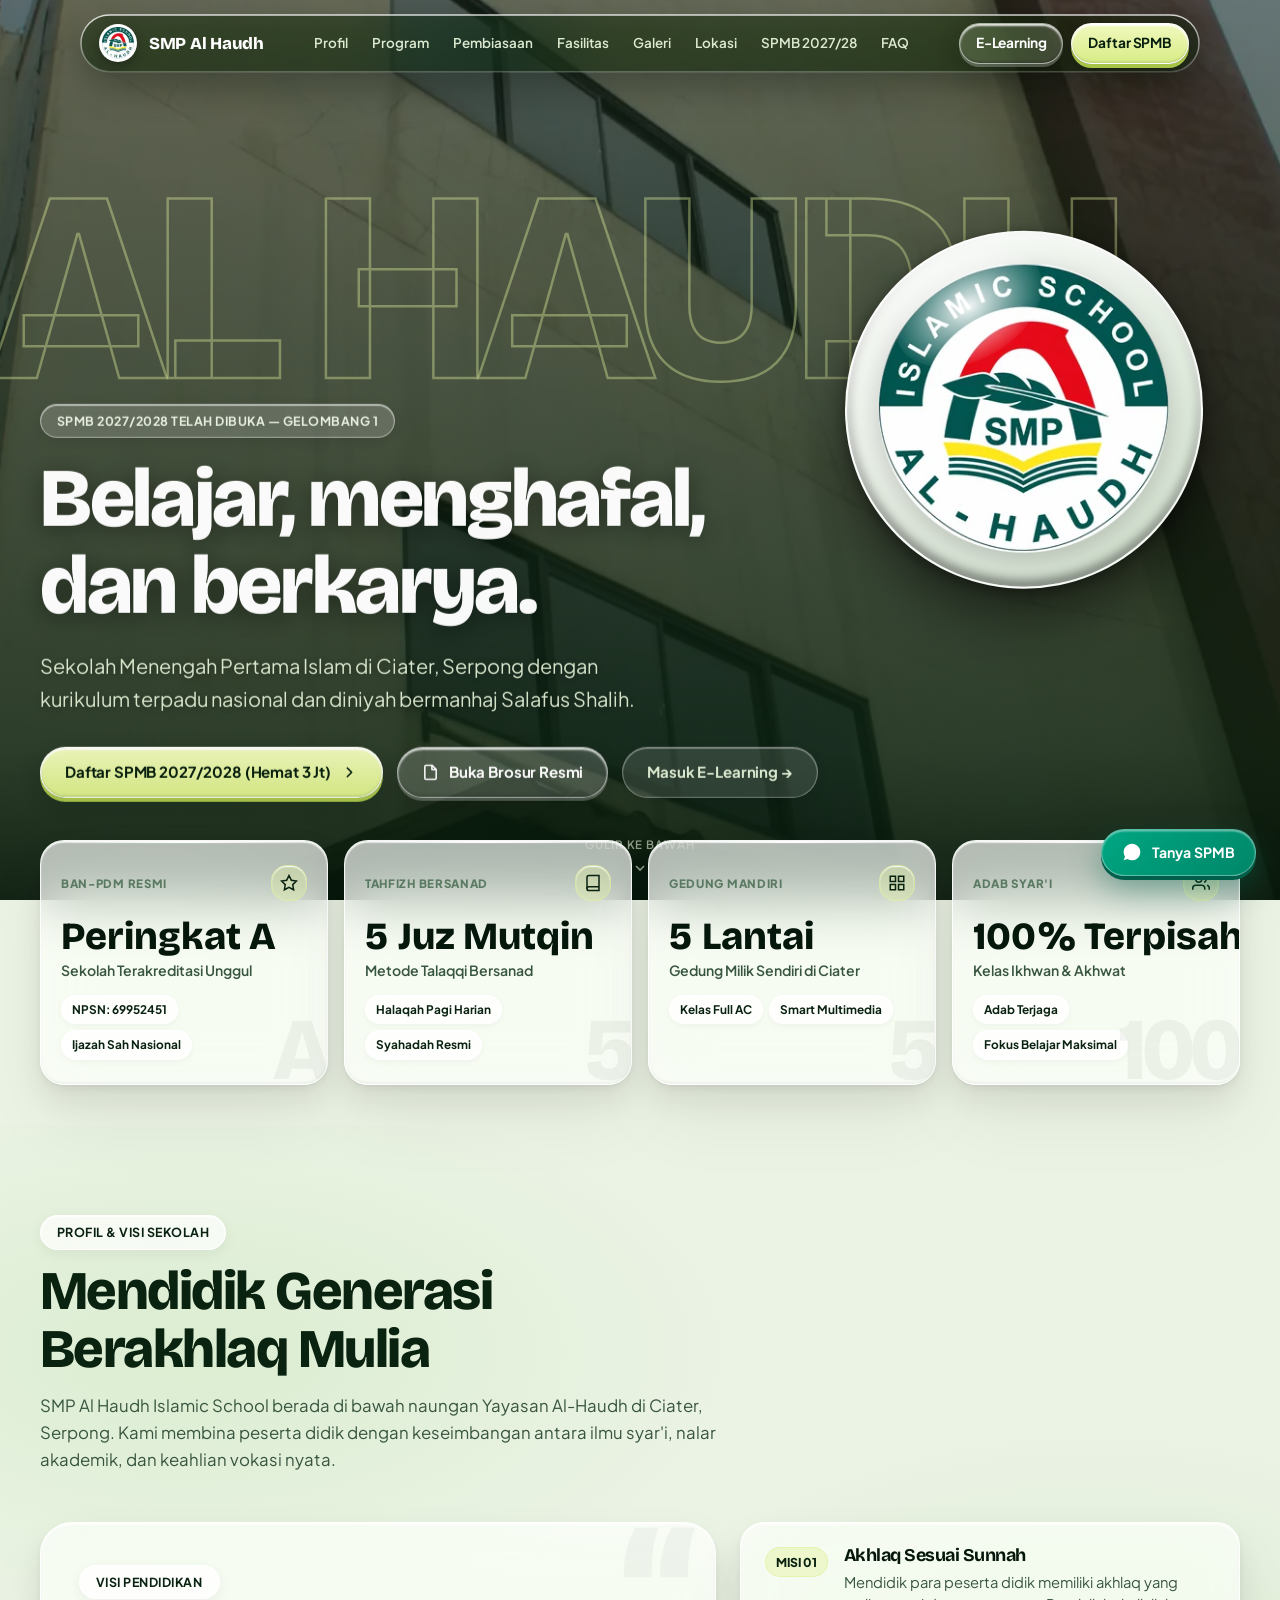
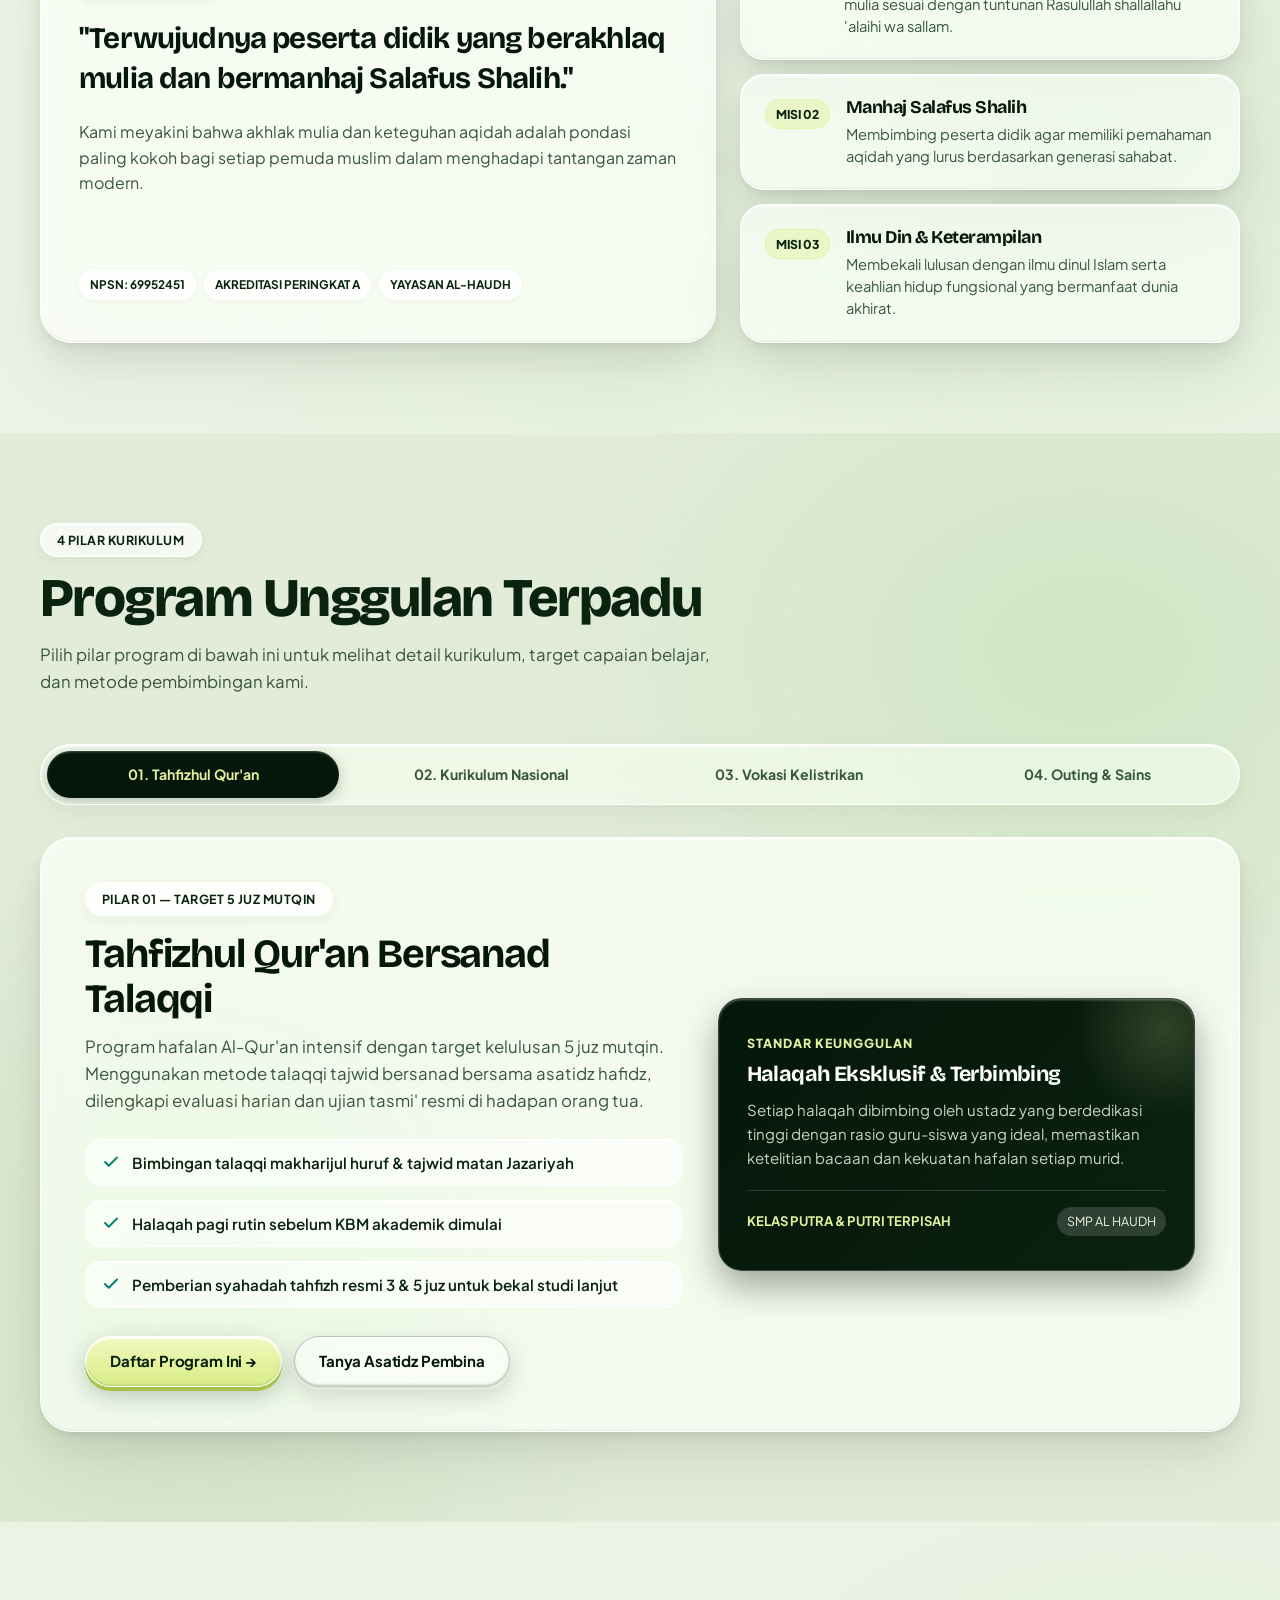
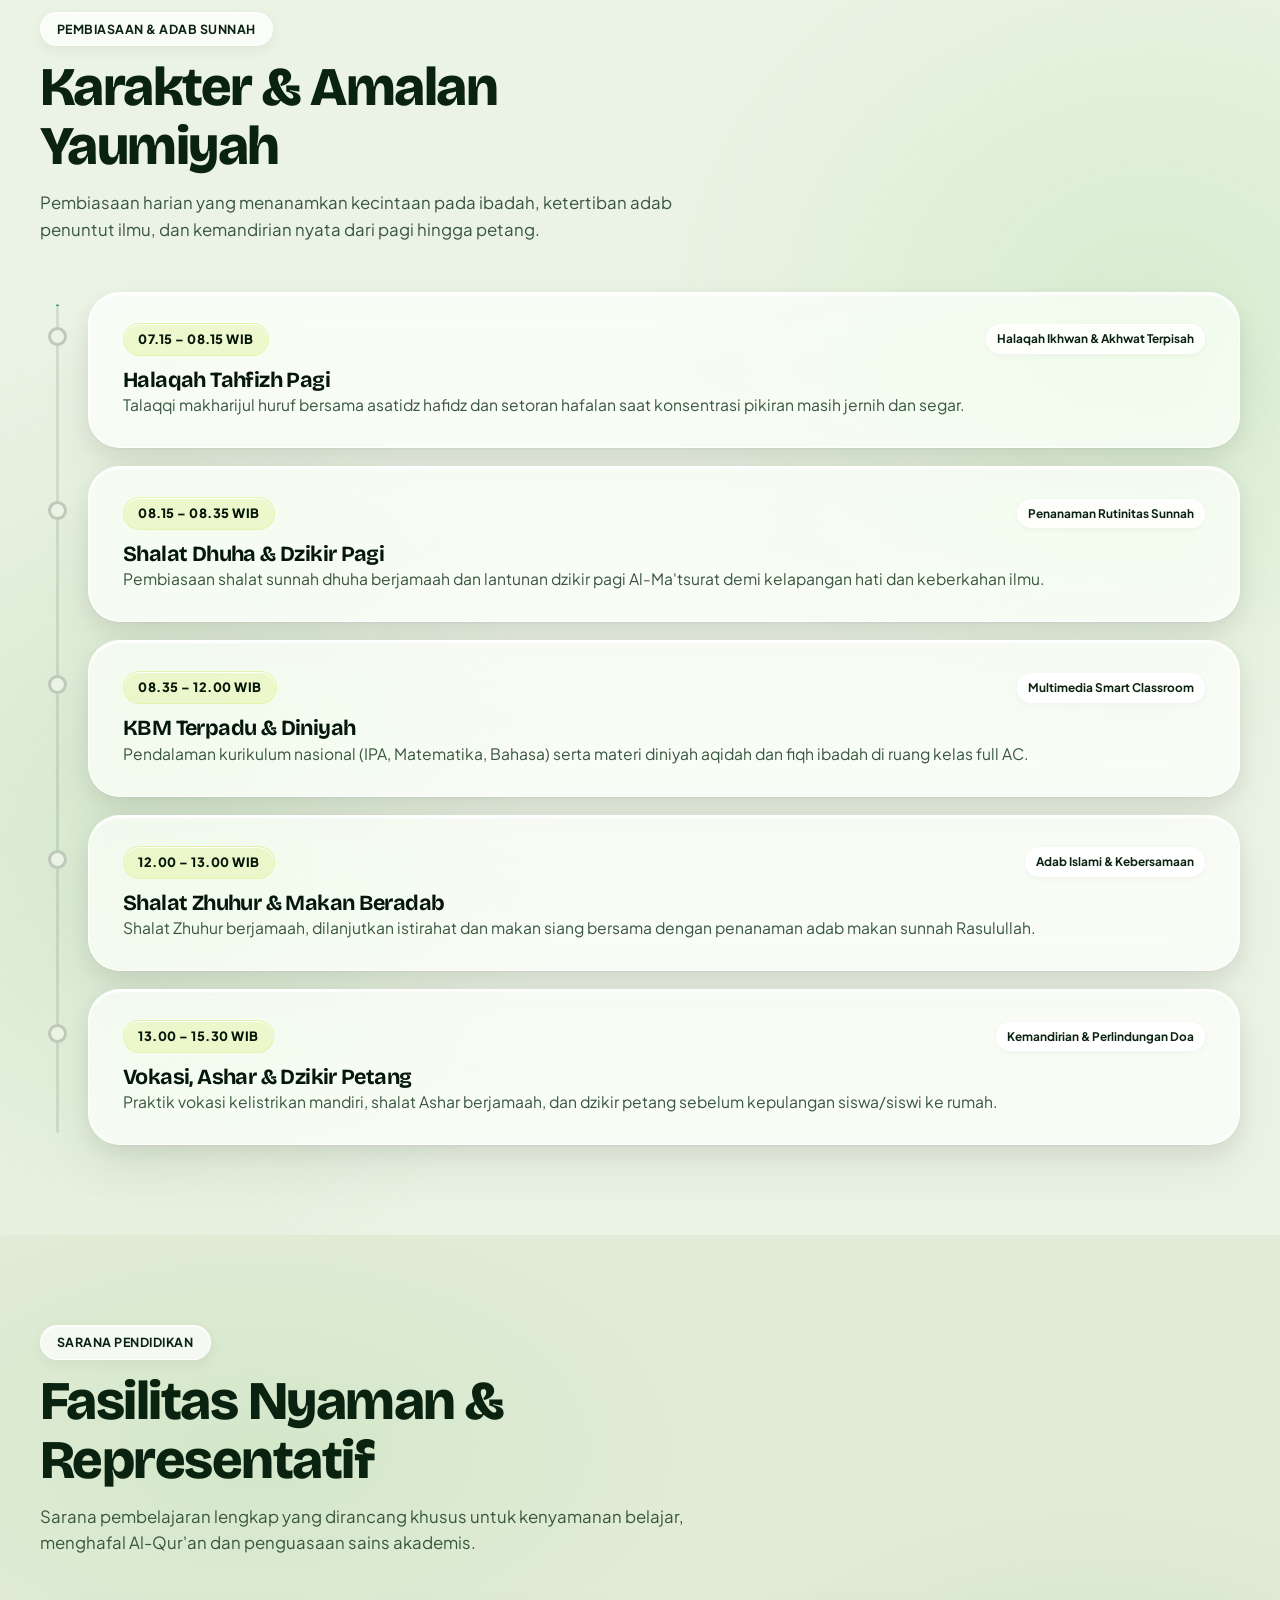
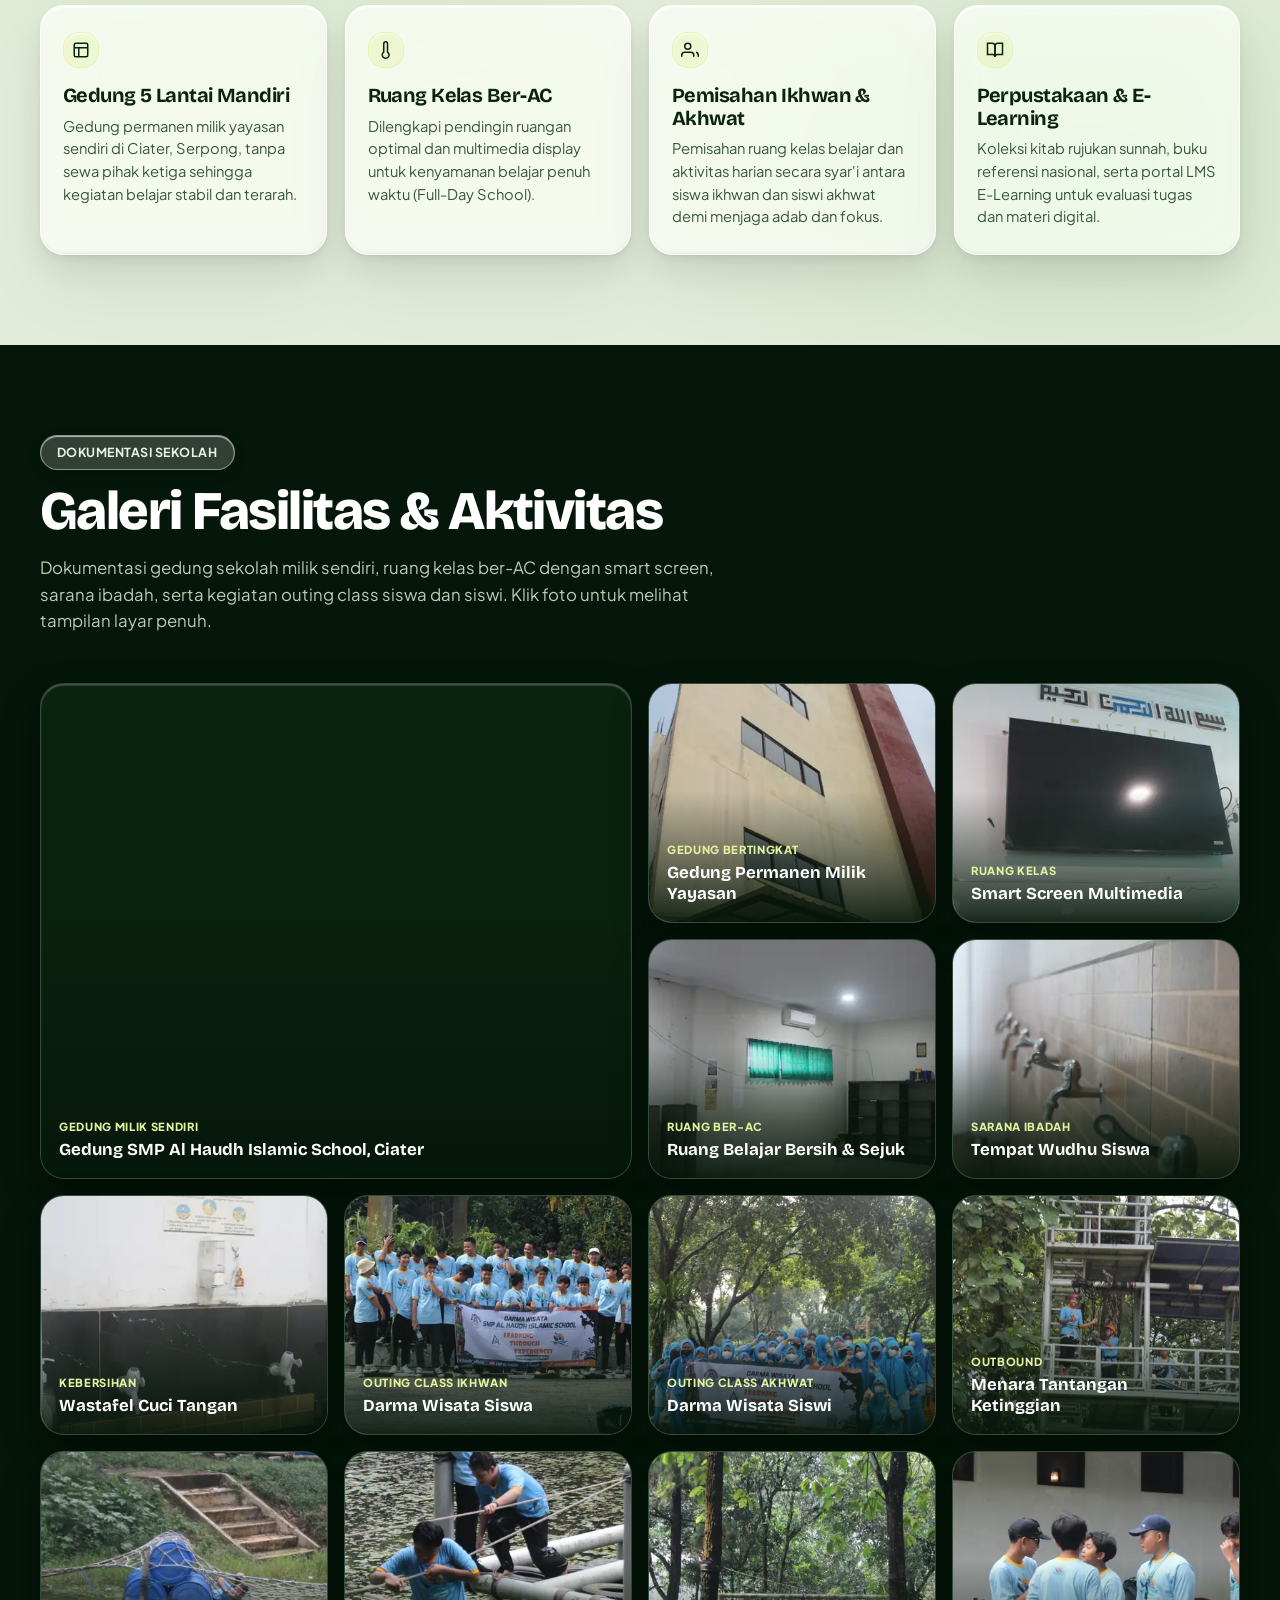
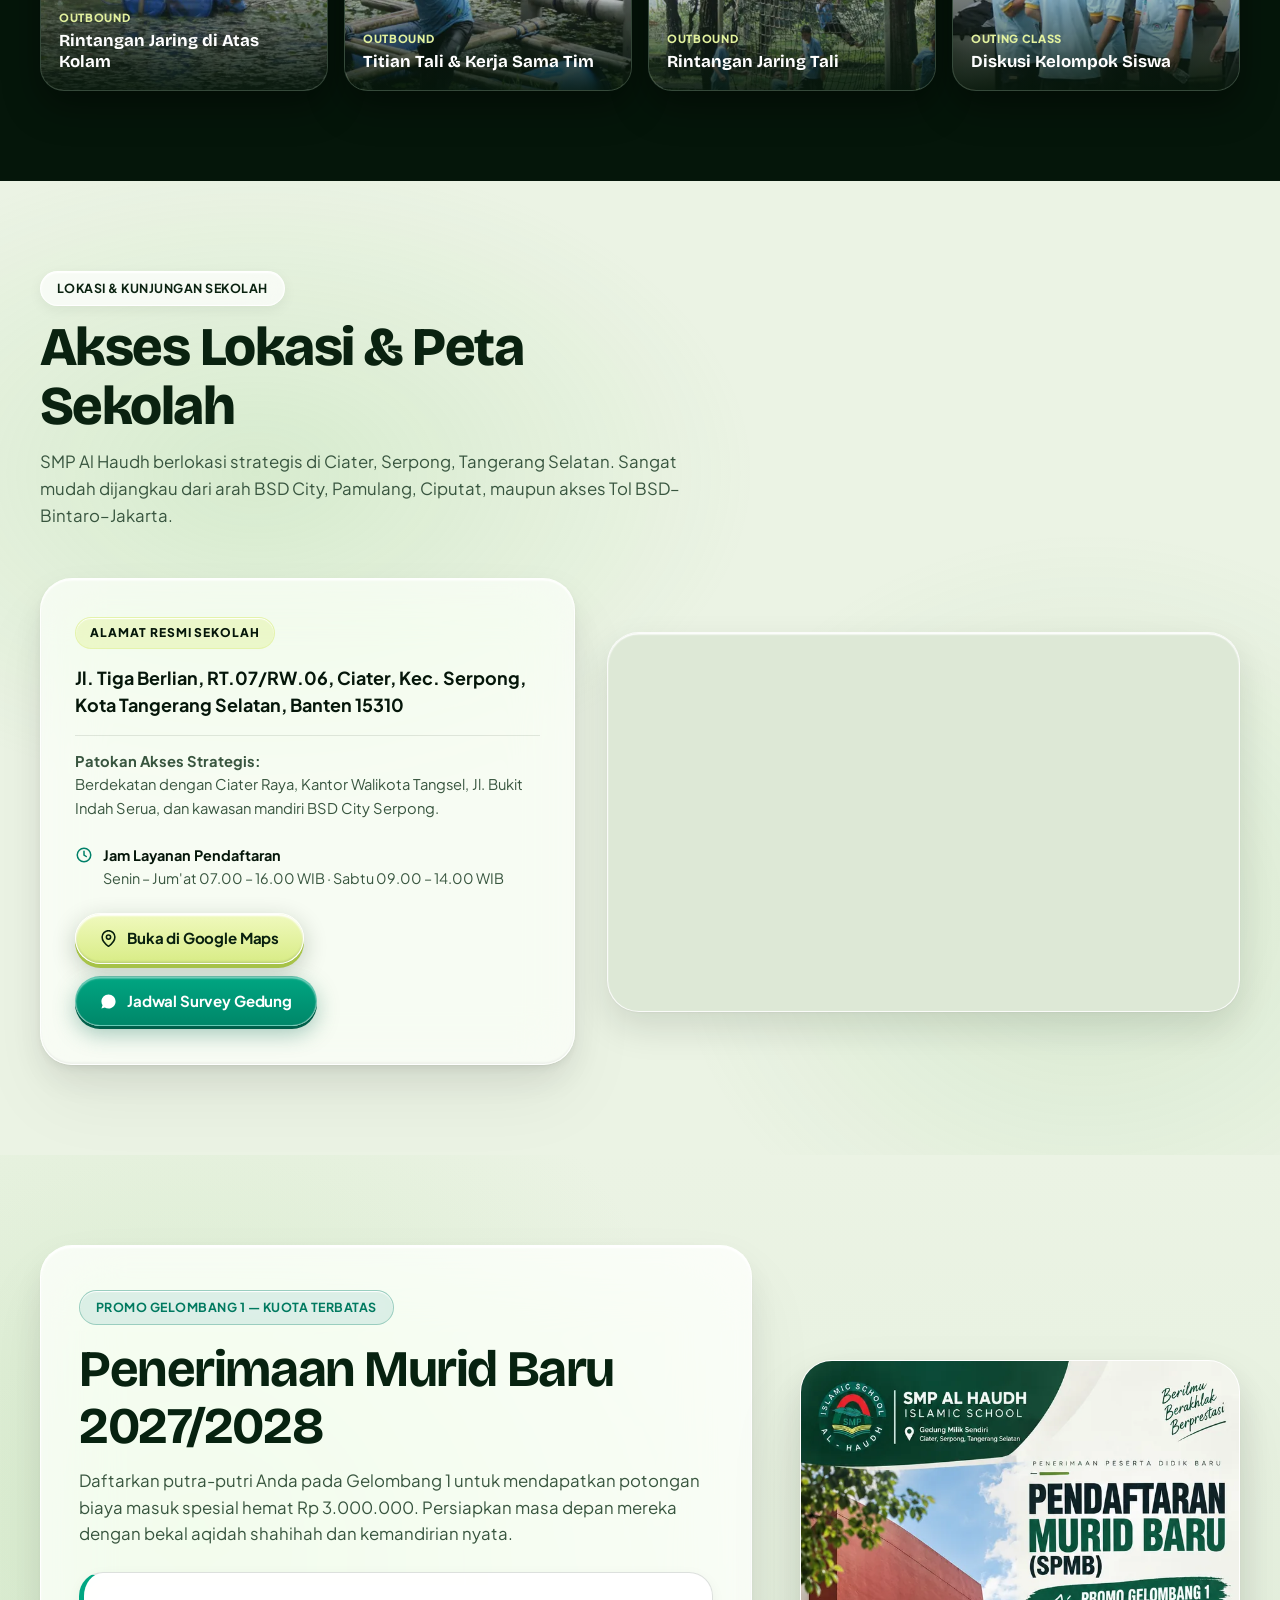
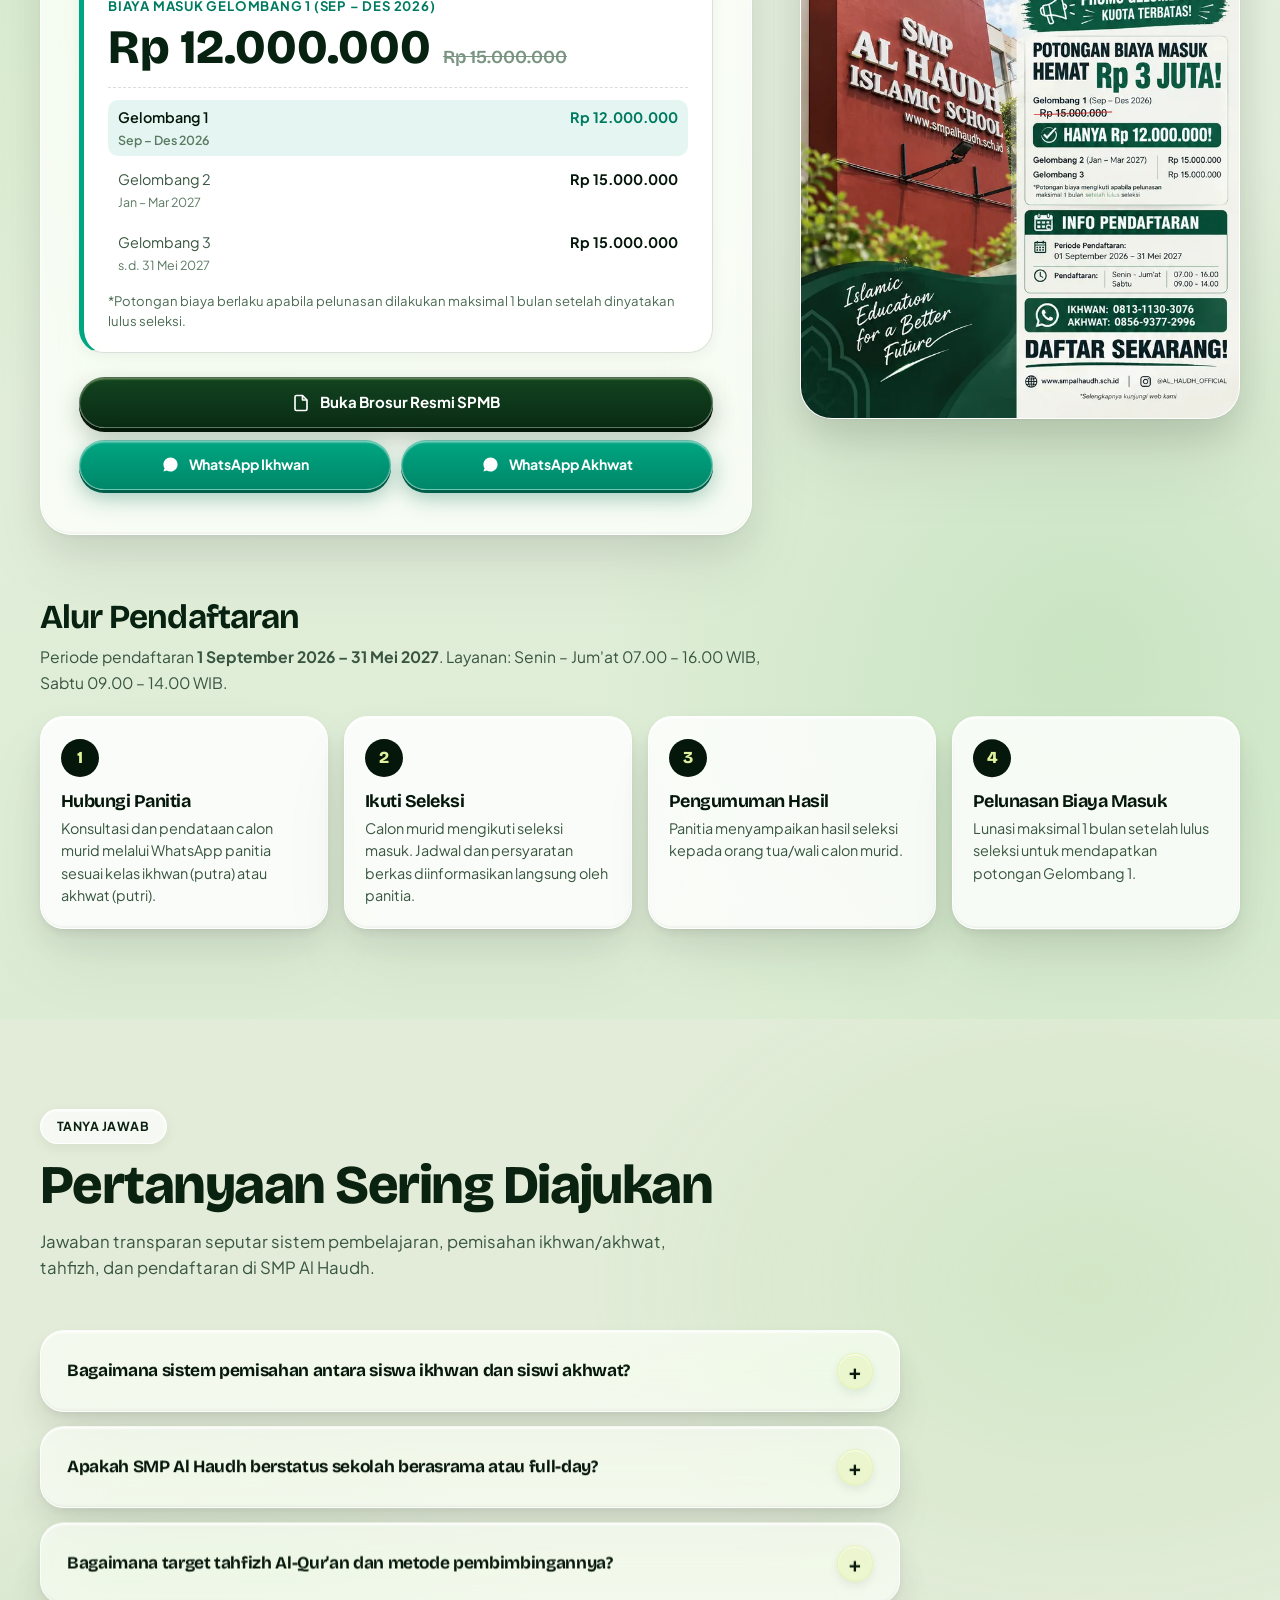
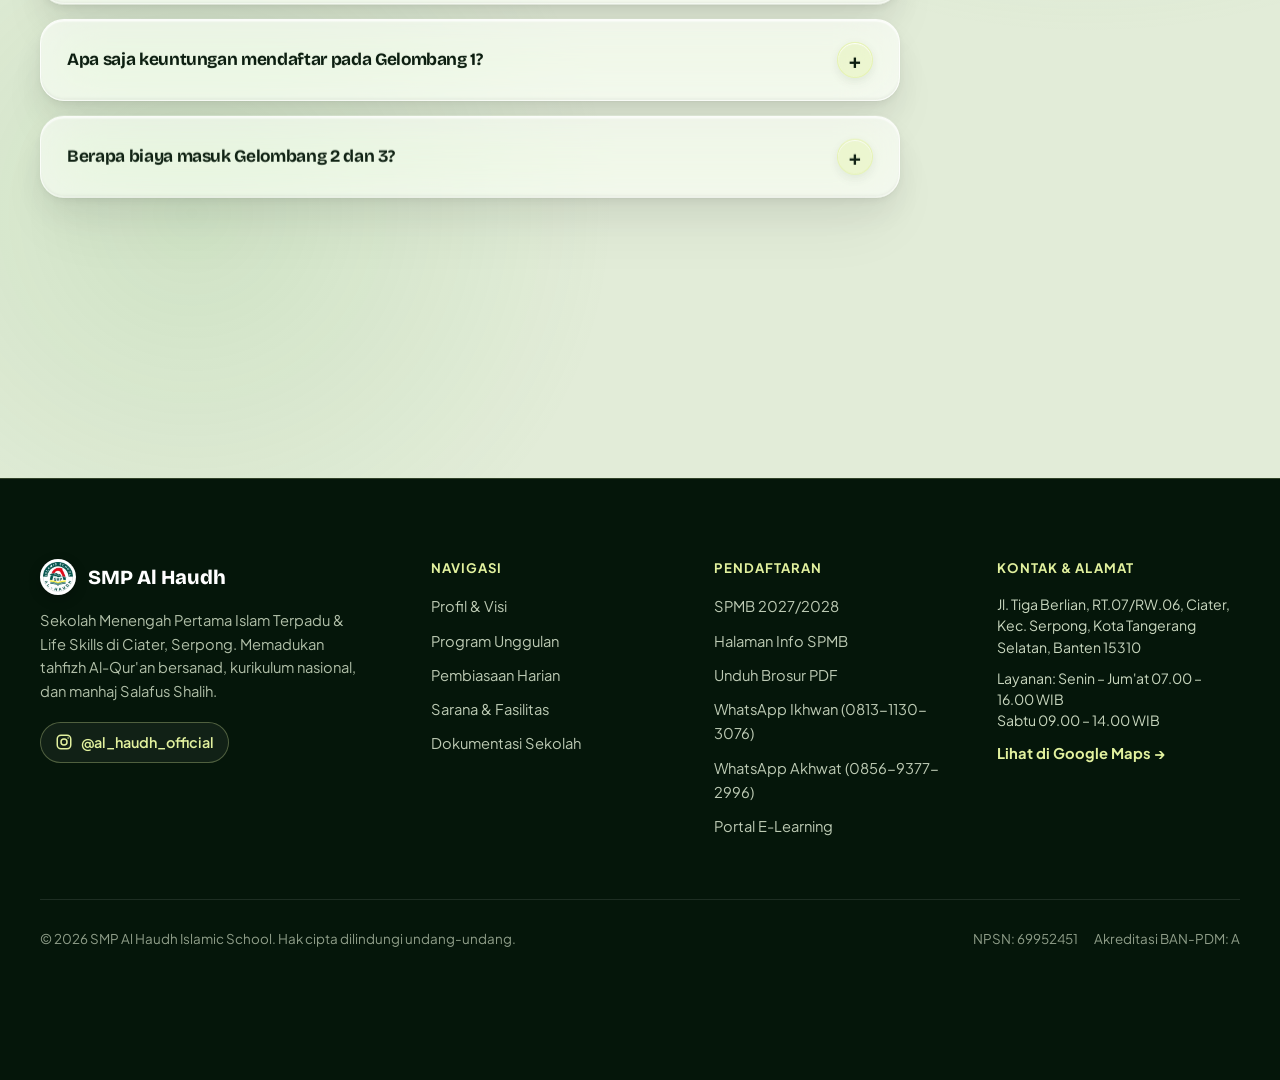
==== commit efd35f2e: "Ganti efek section bertumpuk dengan animasi GSAP, perbaiki glass navbar - Hapus efek section/kartu y" ====
--- a/index.html
+++ b/index.html
@@ -38,7 +38,7 @@
     href="https://fonts.googleapis.com/css2?family=Bricolage+Grotesque:opsz,wght@12..96,600;12..96,700;12..96,800&family=Plus+Jakarta+Sans:wght@500;600;700;800&display=swap"
     rel="stylesheet">
 
-  <link rel="stylesheet" href="style.css?v=7">
+  <link rel="stylesheet" href="style.css?v=8">
 
   <!-- Preloader hanya tampil sekali per sesi & dilewati bila pengguna memilih kurangi animasi -->
   <script>
@@ -51,7 +51,6 @@
     <style>
       #app-preloader { display: none }
       body.preloader-active { overflow: auto }
-      .scroll-blur-in, .mask-reveal { opacity: 1; filter: none; transform: none; clip-path: none }
     </style>
   </noscript>
 
@@ -357,7 +356,7 @@
          ========================================================================= -->
     <section id="profil" class="bg-mesh-canvas">
       <div class="wrap">
-        <div class="section-head scroll-blur-in">
+        <div class="section-head">
           <span class="chip chip-light">PROFIL &amp; VISI SEKOLAH</span>
           <h2 class="section-title">Mendidik Generasi Berakhlaq Mulia</h2>
           <p class="section-desc">
@@ -419,7 +418,7 @@
          ========================================================================= -->
     <section id="program">
       <div class="wrap">
-        <div class="section-head scroll-blur-in">
+        <div class="section-head">
           <span class="chip chip-light">4 PILAR KURIKULUM</span>
           <h2 class="section-title">Program Unggulan Terpadu</h2>
           <p class="section-desc">
@@ -492,7 +491,7 @@
          ========================================================================= -->
     <section id="pembiasaan">
       <div class="wrap">
-        <div class="section-head scroll-blur-in">
+        <div class="section-head">
           <span class="chip chip-light">PEMBIASAAN &amp; ADAB SUNNAH</span>
           <h2 class="section-title">Karakter &amp; Amalan Yaumiyah</h2>
           <p class="section-desc">
@@ -502,7 +501,8 @@
         </div>
 
         <div class="timeline-stack">
-          <div class="timeline-card" style="--stack-index: 0;">
+          <div class="timeline-line" aria-hidden="true"><span class="timeline-line-fill"></span></div>
+          <div class="timeline-card">
             <div class="timeline-card-header">
               <span class="timeline-time-badge">07.15 – 08.15 WIB</span>
               <span class="stats-pill-mini">Halaqah Ikhwan &amp; Akhwat Terpisah</span>
@@ -511,7 +511,7 @@
             <p>Talaqqi makharijul huruf bersama asatidz hafidz dan setoran hafalan saat konsentrasi pikiran masih
               jernih dan segar.</p>
           </div>
-          <div class="timeline-card" style="--stack-index: 1;">
+          <div class="timeline-card">
             <div class="timeline-card-header">
               <span class="timeline-time-badge">08.15 – 08.35 WIB</span>
               <span class="stats-pill-mini">Penanaman Rutinitas Sunnah</span>
@@ -520,7 +520,7 @@
             <p>Pembiasaan shalat sunnah dhuha berjamaah dan lantunan dzikir pagi Al-Ma'tsurat demi kelapangan hati dan
               keberkahan ilmu.</p>
           </div>
-          <div class="timeline-card" style="--stack-index: 2;">
+          <div class="timeline-card">
             <div class="timeline-card-header">
               <span class="timeline-time-badge">08.35 – 12.00 WIB</span>
               <span class="stats-pill-mini">Multimedia Smart Classroom</span>
@@ -529,7 +529,7 @@
             <p>Pendalaman kurikulum nasional (IPA, Matematika, Bahasa) serta materi diniyah aqidah dan fiqh ibadah di
               ruang kelas full AC.</p>
           </div>
-          <div class="timeline-card" style="--stack-index: 3;">
+          <div class="timeline-card">
             <div class="timeline-card-header">
               <span class="timeline-time-badge">12.00 – 13.00 WIB</span>
               <span class="stats-pill-mini">Adab Islami &amp; Kebersamaan</span>
@@ -538,7 +538,7 @@
             <p>Shalat Zhuhur berjamaah, dilanjutkan istirahat dan makan siang bersama dengan penanaman adab makan sunnah
               Rasulullah.</p>
           </div>
-          <div class="timeline-card" style="--stack-index: 4;">
+          <div class="timeline-card">
             <div class="timeline-card-header">
               <span class="timeline-time-badge">13.00 – 15.30 WIB</span>
               <span class="stats-pill-mini">Kemandirian &amp; Perlindungan Doa</span>
@@ -556,7 +556,7 @@
          ========================================================================= -->
     <section id="fasilitas">
       <div class="wrap">
-        <div class="section-head scroll-blur-in">
+        <div class="section-head">
           <span class="chip chip-light">SARANA PENDIDIKAN</span>
           <h2 class="section-title">Fasilitas Nyaman &amp; Representatif</h2>
           <p class="section-desc">
@@ -620,7 +620,7 @@
          ========================================================================= -->
     <section id="galeri">
       <div class="wrap">
-        <div class="section-head scroll-blur-in">
+        <div class="section-head">
           <span class="chip">DOKUMENTASI SEKOLAH</span>
           <h2 class="section-title">Galeri Fasilitas &amp; Aktivitas</h2>
           <p class="section-desc">
@@ -630,7 +630,7 @@
         </div>
 
         <div class="galeri-grid" id="galeriGrid">
-          <button type="button" class="galeri-item mask-reveal" data-full="img/foto4-1080.webp"
+          <button type="button" class="galeri-item" data-full="img/foto4-1080.webp"
             data-cat="Gedung Milik Sendiri" data-title="Gedung SMP Al Haudh Islamic School, Ciater">
             <img src="img/foto4-640.webp" srcset="img/foto4-640.webp 640w, img/foto4-1080.webp 1080w"
               sizes="(max-width: 768px) 82vw, 600px" width="640" height="800" loading="lazy" decoding="async"
@@ -638,7 +638,7 @@
             <span class="galeri-overlay"><span class="galeri-badge">Gedung Milik Sendiri</span><span
                 class="galeri-caption">Gedung SMP Al Haudh Islamic School, Ciater</span></span>
           </button>
-          <button type="button" class="galeri-item mask-reveal" data-full="img/foto2-1080.webp"
+          <button type="button" class="galeri-item" data-full="img/foto2-1080.webp"
             data-cat="Gedung Bertingkat" data-title="Gedung Permanen Bertingkat Milik Yayasan">
             <img src="img/foto2-400.webp" srcset="img/foto2-400.webp 400w, img/foto2-640.webp 640w"
               sizes="(max-width: 768px) 82vw, 300px" width="400" height="500" loading="lazy" decoding="async"
@@ -646,7 +646,7 @@
             <span class="galeri-overlay"><span class="galeri-badge">Gedung Bertingkat</span><span
                 class="galeri-caption">Gedung Permanen Milik Yayasan</span></span>
           </button>
-          <button type="button" class="galeri-item mask-reveal" data-full="img/foto6-1080.webp"
+          <button type="button" class="galeri-item" data-full="img/foto6-1080.webp"
             data-cat="Ruang Kelas" data-title="Kelas dengan Smart Screen Multimedia">
             <img src="img/foto6-400.webp" srcset="img/foto6-400.webp 400w, img/foto6-640.webp 640w"
               sizes="(max-width: 768px) 82vw, 300px" width="400" height="500" loading="lazy" decoding="async"
@@ -654,7 +654,7 @@
             <span class="galeri-overlay"><span class="galeri-badge">Ruang Kelas</span><span
                 class="galeri-caption">Smart Screen Multimedia</span></span>
           </button>
-          <button type="button" class="galeri-item mask-reveal" data-full="img/foto5-1080.webp"
+          <button type="button" class="galeri-item" data-full="img/foto5-1080.webp"
             data-cat="Ruang Ber-AC" data-title="Ruang Belajar Ber-AC yang Bersih">
             <img src="img/foto5-400.webp" srcset="img/foto5-400.webp 400w, img/foto5-640.webp 640w"
               sizes="(max-width: 768px) 82vw, 300px" width="400" height="500" loading="lazy" decoding="async"
@@ -662,7 +662,7 @@
             <span class="galeri-overlay"><span class="galeri-badge">Ruang Ber-AC</span><span
                 class="galeri-caption">Ruang Belajar Bersih &amp; Sejuk</span></span>
           </button>
-          <button type="button" class="galeri-item mask-reveal" data-full="img/foto1-1080.webp"
+          <button type="button" class="galeri-item" data-full="img/foto1-1080.webp"
             data-cat="Sarana Ibadah" data-title="Tempat Wudhu Siswa">
             <img src="img/foto1-400.webp" srcset="img/foto1-400.webp 400w, img/foto1-640.webp 640w"
               sizes="(max-width: 768px) 82vw, 300px" width="400" height="500" loading="lazy" decoding="async"
@@ -670,7 +670,7 @@
             <span class="galeri-overlay"><span class="galeri-badge">Sarana Ibadah</span><span
                 class="galeri-caption">Tempat Wudhu Siswa</span></span>
           </button>
-          <button type="button" class="galeri-item mask-reveal" data-full="img/foto3-1080.webp"
+          <button type="button" class="galeri-item" data-full="img/foto3-1080.webp"
             data-cat="Kebersihan" data-title="Wastafel Cuci Tangan">
             <img src="img/foto3-400.webp" srcset="img/foto3-400.webp 400w, img/foto3-640.webp 640w"
               sizes="(max-width: 768px) 82vw, 300px" width="400" height="500" loading="lazy" decoding="async"
@@ -678,7 +678,7 @@
             <span class="galeri-overlay"><span class="galeri-badge">Kebersihan</span><span
                 class="galeri-caption">Wastafel Cuci Tangan</span></span>
           </button>
-          <button type="button" class="galeri-item mask-reveal" data-full="img/outing3-1080.webp"
+          <button type="button" class="galeri-item" data-full="img/outing3-1080.webp"
             data-cat="Outing Class Ikhwan" data-title="Darma Wisata: Learning Through Experience">
             <img src="img/outing3-400.webp" srcset="img/outing3-400.webp 400w, img/outing3-640.webp 640w"
               sizes="(max-width: 768px) 82vw, 300px" width="400" height="500" loading="lazy" decoding="async"
@@ -686,7 +686,7 @@
             <span class="galeri-overlay"><span class="galeri-badge">Outing Class Ikhwan</span><span
                 class="galeri-caption">Darma Wisata Siswa</span></span>
           </button>
-          <button type="button" class="galeri-item mask-reveal" data-full="img/outing7-1080.webp"
+          <button type="button" class="galeri-item" data-full="img/outing7-1080.webp"
             data-cat="Outing Class Akhwat" data-title="Darma Wisata Siswi Akhwat">
             <img src="img/outing7-400.webp" srcset="img/outing7-400.webp 400w, img/outing7-640.webp 640w"
               sizes="(max-width: 768px) 82vw, 300px" width="400" height="500" loading="lazy" decoding="async"
@@ -694,7 +694,7 @@
             <span class="galeri-overlay"><span class="galeri-badge">Outing Class Akhwat</span><span
                 class="galeri-caption">Darma Wisata Siswi</span></span>
           </button>
-          <button type="button" class="galeri-item mask-reveal" data-full="img/outing1-1080.webp"
+          <button type="button" class="galeri-item" data-full="img/outing1-1080.webp"
             data-cat="Outbound" data-title="Menara Tantangan Ketinggian">
             <img src="img/outing1-400.webp" srcset="img/outing1-400.webp 400w, img/outing1-640.webp 640w"
               sizes="(max-width: 768px) 82vw, 300px" width="400" height="500" loading="lazy" decoding="async"
@@ -702,7 +702,7 @@
             <span class="galeri-overlay"><span class="galeri-badge">Outbound</span><span
                 class="galeri-caption">Menara Tantangan Ketinggian</span></span>
           </button>
-          <button type="button" class="galeri-item mask-reveal" data-full="img/outing4-1080.webp"
+          <button type="button" class="galeri-item" data-full="img/outing4-1080.webp"
             data-cat="Outbound" data-title="Rintangan Jaring di Atas Kolam">
             <img src="img/outing4-400.webp" srcset="img/outing4-400.webp 400w, img/outing4-640.webp 640w"
               sizes="(max-width: 768px) 82vw, 300px" width="400" height="500" loading="lazy" decoding="async"
@@ -710,7 +710,7 @@
             <span class="galeri-overlay"><span class="galeri-badge">Outbound</span><span
                 class="galeri-caption">Rintangan Jaring di Atas Kolam</span></span>
           </button>
-          <button type="button" class="galeri-item mask-reveal" data-full="img/outing6-1080.webp"
+          <button type="button" class="galeri-item" data-full="img/outing6-1080.webp"
             data-cat="Outbound" data-title="Titian Tali &amp; Kerja Sama Tim">
             <img src="img/outing6-400.webp" srcset="img/outing6-400.webp 400w, img/outing6-640.webp 640w"
               sizes="(max-width: 768px) 82vw, 300px" width="400" height="500" loading="lazy" decoding="async"
@@ -718,7 +718,7 @@
             <span class="galeri-overlay"><span class="galeri-badge">Outbound</span><span
                 class="galeri-caption">Titian Tali &amp; Kerja Sama Tim</span></span>
           </button>
-          <button type="button" class="galeri-item mask-reveal" data-full="img/outing5-1080.webp"
+          <button type="button" class="galeri-item" data-full="img/outing5-1080.webp"
             data-cat="Outbound" data-title="Rintangan Jaring Tali">
             <img src="img/outing5-400.webp" srcset="img/outing5-400.webp 400w, img/outing5-640.webp 640w"
               sizes="(max-width: 768px) 82vw, 300px" width="400" height="500" loading="lazy" decoding="async"
@@ -726,7 +726,7 @@
             <span class="galeri-overlay"><span class="galeri-badge">Outbound</span><span
                 class="galeri-caption">Rintangan Jaring Tali</span></span>
           </button>
-          <button type="button" class="galeri-item mask-reveal" data-full="img/outing2-1080.webp"
+          <button type="button" class="galeri-item" data-full="img/outing2-1080.webp"
             data-cat="Outing Class" data-title="Diskusi Kelompok Siswa">
             <img src="img/outing2-400.webp" srcset="img/outing2-400.webp 400w, img/outing2-640.webp 640w"
               sizes="(max-width: 768px) 82vw, 300px" width="400" height="500" loading="lazy" decoding="async"
@@ -745,7 +745,7 @@
          ========================================================================= -->
     <section id="lokasi" class="bg-mesh-canvas">
       <div class="wrap">
-        <div class="section-head scroll-blur-in">
+        <div class="section-head">
           <span class="chip chip-light">LOKASI &amp; KUNJUNGAN SEKOLAH</span>
           <h2 class="section-title">Akses Lokasi &amp; Peta Sekolah</h2>
           <p class="section-desc">
@@ -905,7 +905,7 @@
          ========================================================================= -->
     <section id="faq">
       <div class="wrap">
-        <div class="section-head scroll-blur-in">
+        <div class="section-head">
           <span class="chip chip-light">TANYA JAWAB</span>
           <h2 class="section-title">Pertanyaan Sering Diajukan</h2>
           <p class="section-desc">
@@ -1191,7 +1191,10 @@
     </div>
   </div>
 
-  <script src="script.js?v=7" defer></script>
+  <!-- GSAP + ScrollTrigger (disimpan lokal di /vendor, tanpa CDN pihak ketiga) -->
+  <script src="vendor/gsap.min.js" defer></script>
+  <script src="vendor/ScrollTrigger.min.js" defer></script>
+  <script src="script.js?v=8" defer></script>
 </body>
 
 </html>
--- a/style.css
+++ b/style.css
@@ -1083,19 +1083,6 @@
   line-height: 1.6;
 }
 
-/* Scroll 2: Blur In */
-.scroll-blur-in {
-  opacity: 0;
-  filter: blur(12px);
-  transform: translateY(24px);
-  transition: opacity 0.75s var(--ease-out-expo), filter 0.75s var(--ease-out-expo), transform 0.75s var(--ease-out-expo);
-}
-
-.scroll-blur-in.revealed {
-  opacity: 1;
-  filter: none;
-  transform: none;
-}
 
 /* --- PROFIL: BESPOKE BENTO ARCHITECTURE --- */
 .profil-bento {
@@ -1337,9 +1324,7 @@
 }
 
 .timeline-card {
-  position: sticky;
-  top: calc(90px + var(--stack-index, 0) * 16px);
-  z-index: calc(5 + var(--stack-index, 0));
+  position: relative;
   background: rgba(255, 255, 255, 0.72);
   backdrop-filter: blur(28px) saturate(200%);
   -webkit-backdrop-filter: blur(28px) saturate(200%);
@@ -1478,19 +1463,6 @@
   transform: scale(1.06);
 }
 
-/* Scroll 8: Mask Reveal for Gallery Images */
-.mask-reveal {
-  clip-path: inset(8% 8% 8% 8% round 24px);
-  filter: blur(8px);
-  opacity: 0.7;
-  transition: clip-path 0.75s var(--ease-out-expo), filter 0.75s var(--ease-out-expo), opacity 0.75s var(--ease-out-expo);
-}
-
-.mask-reveal.revealed {
-  clip-path: inset(0% 0% 0% 0% round 24px);
-  filter: none;
-  opacity: 1;
-}
 
 .galeri-overlay {
   position: absolute;
@@ -2067,24 +2039,8 @@
   background: rgba(255, 255, 255, 0.22); color: #FFFFFF;
   box-shadow: inset 0 1px 1px rgba(255, 255, 255, 0.45);
 }
-/* Staggered card reveal: pakai `translate` agar tidak bentrok dengan tilt (transform) */
-.rv-card {
-  transition: opacity 0.8s var(--ease-out-expo) var(--d, 0s), translate 0.8s var(--ease-out-expo) var(--d, 0s),
-    transform 0.85s cubic-bezier(0.16, 1, 0.3, 1), box-shadow 0.85s cubic-bezier(0.16, 1, 0.3, 1),
-    background 0.32s ease, border-color 0.32s ease;
-}
-.rv-card:not(.in) { opacity: 0; translate: 0 32px; }
-.rv-card.in { opacity: 1; translate: 0 0; }
-/* Kedalaman tumpukan kartu rutinitas: kartu di bawah mengecil saat tertimpa */
-.timeline-card {
-  scale: calc(1 - var(--k, 0) * 0.05); opacity: calc(1 - var(--k, 0) * 0.35);
-  transform-origin: center top;
-}
-/* Hero: konten naik & memudar saat scroll */
-.hero { --hp: 0; }
-.hero-inner { translate: 0 calc(var(--hp) * -48px); opacity: calc(1 - var(--hp) * 0.85); }
-.hero .orb.o1 { translate: 0 calc(var(--hp) * -90px); }
-.hero-architectural-title { translate: calc(var(--hp) * -70px) 0; }
+/* Orb hero: parallax lewat variabel (transform dipakai animasi floatMarble) */
+.hero .orb.o1 { translate: 0 var(--orb-y, 0px); }
 /* Galeri di HP: geser horizontal dengan snap */
 @media (max-width: 768px) {
   .galeri-grid {
@@ -2093,36 +2049,13 @@
   }
   .galeri-grid::-webkit-scrollbar { display: none; }
   .galeri-item { flex: 0 0 82%; height: 300px; scroll-snap-align: center; }
-  .galeri-item.mask-reveal { clip-path: none; filter: none; opacity: 1; }
 }
 @media (prefers-reduced-motion: reduce) {
   html { scroll-behavior: auto; }
-  .rv-card:not(.in) { opacity: 1; translate: none; }
-  .rv-card { transition: none; }
-  .scroll-blur-in, .mask-reveal { opacity: 1; filter: none; transform: none; clip-path: none; transition: none; }
-  .timeline-card { scale: none; opacity: 1; }
-  .hero-inner, .hero .orb.o1, .hero-architectural-title { translate: none; opacity: 1; }
   .hero-parallax-bg { transform: none !important; }
 }
 
-/* ===== STICKY STACKING SECTIONS ===== */
-.stack-anchor { display: block; height: 0; margin: 0; padding: 0; pointer-events: none; }
-.stack-sec, .stack-rel {
-  z-index: var(--z, 11);
-  border-radius: 32px 32px 0 0;
-  box-shadow: 0 -24px 60px -24px rgba(5, 22, 10, 0.38);
-}
-.stack-sec { position: sticky; top: 0; }
-.stack-rel { position: relative; }
-/* Section di bawah gelap halus saat tertimpa section berikutnya */
-.stack-sec::after {
-  content: ""; position: absolute; inset: 0; z-index: 60; pointer-events: none;
-  border-radius: inherit; background: #031007; opacity: calc(var(--cover, 0) * 0.45);
-}
-footer { position: relative; z-index: 30; }
-@media (max-width: 640px) {
-  .stack-sec, .stack-rel { border-radius: 22px 22px 0 0; box-shadow: 0 -14px 36px -16px rgba(5, 22, 10, 0.4); }
-}
+footer { position: relative; }
 
 /* ===== GLASS BOTTOM NAV (bubble + cekungan yang bergeser) ===== */
 .gnav {
@@ -2446,3 +2379,31 @@
   .visi-card-hero { padding: 30px 22px; }
   .hero-actions .btn { white-space: normal; text-align: center; }
 }
+
+/* =========================================================================
+   v8 — Timeline pembiasaan (garis progres, digerakkan GSAP ScrollTrigger)
+   ========================================================================= */
+.timeline-stack { padding-left: 48px; gap: 18px; }
+.timeline-line {
+  position: absolute; left: 16px; top: 12px; bottom: 12px; width: 3px;
+  border-radius: 3px; background: rgba(10, 34, 15, 0.1); overflow: hidden;
+}
+.timeline-line-fill {
+  position: absolute; inset: 0; transform-origin: 50% 0;
+  background: linear-gradient(180deg, #C9E58A 0%, #3F8A5D 55%, #008069 100%);
+}
+.timeline-card::before {
+  content: ""; position: absolute; left: -41px; top: 34px; width: 19px; height: 19px; border-radius: 50%;
+  background: var(--canvas-light); border: 3px solid rgba(10, 34, 15, 0.2);
+  transition: background 0.35s ease, border-color 0.35s ease, box-shadow 0.35s ease, transform 0.35s var(--ease-spring);
+}
+.timeline-card.is-active::before {
+  background: var(--accent-lime); border-color: #008069;
+  box-shadow: 0 0 0 6px rgba(226, 241, 158, 0.5); transform: scale(1.1);
+}
+@media (max-width: 640px) {
+  .timeline-stack { padding-left: 34px; }
+  .timeline-line { left: 10px; }
+  .timeline-card { padding: 24px 22px; }
+  .timeline-card::before { left: -32px; top: 28px; width: 17px; height: 17px; }
+}
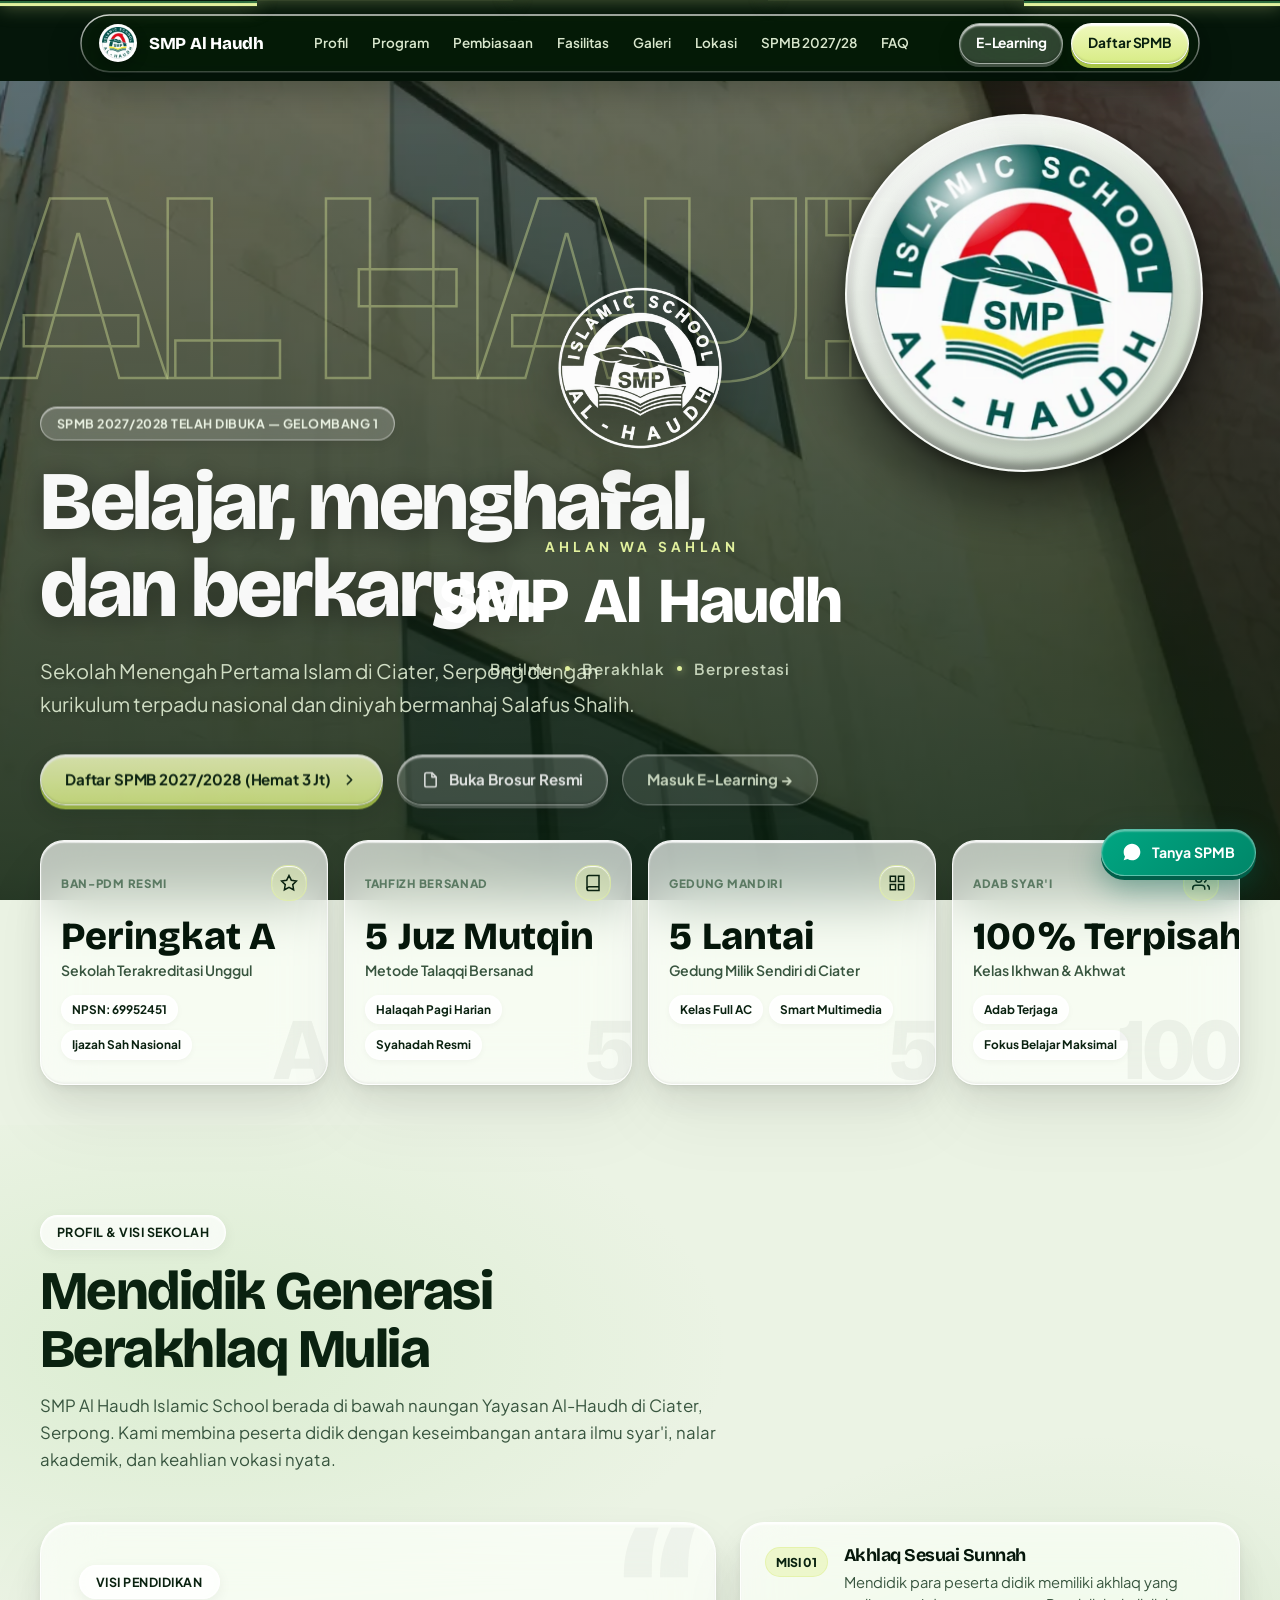
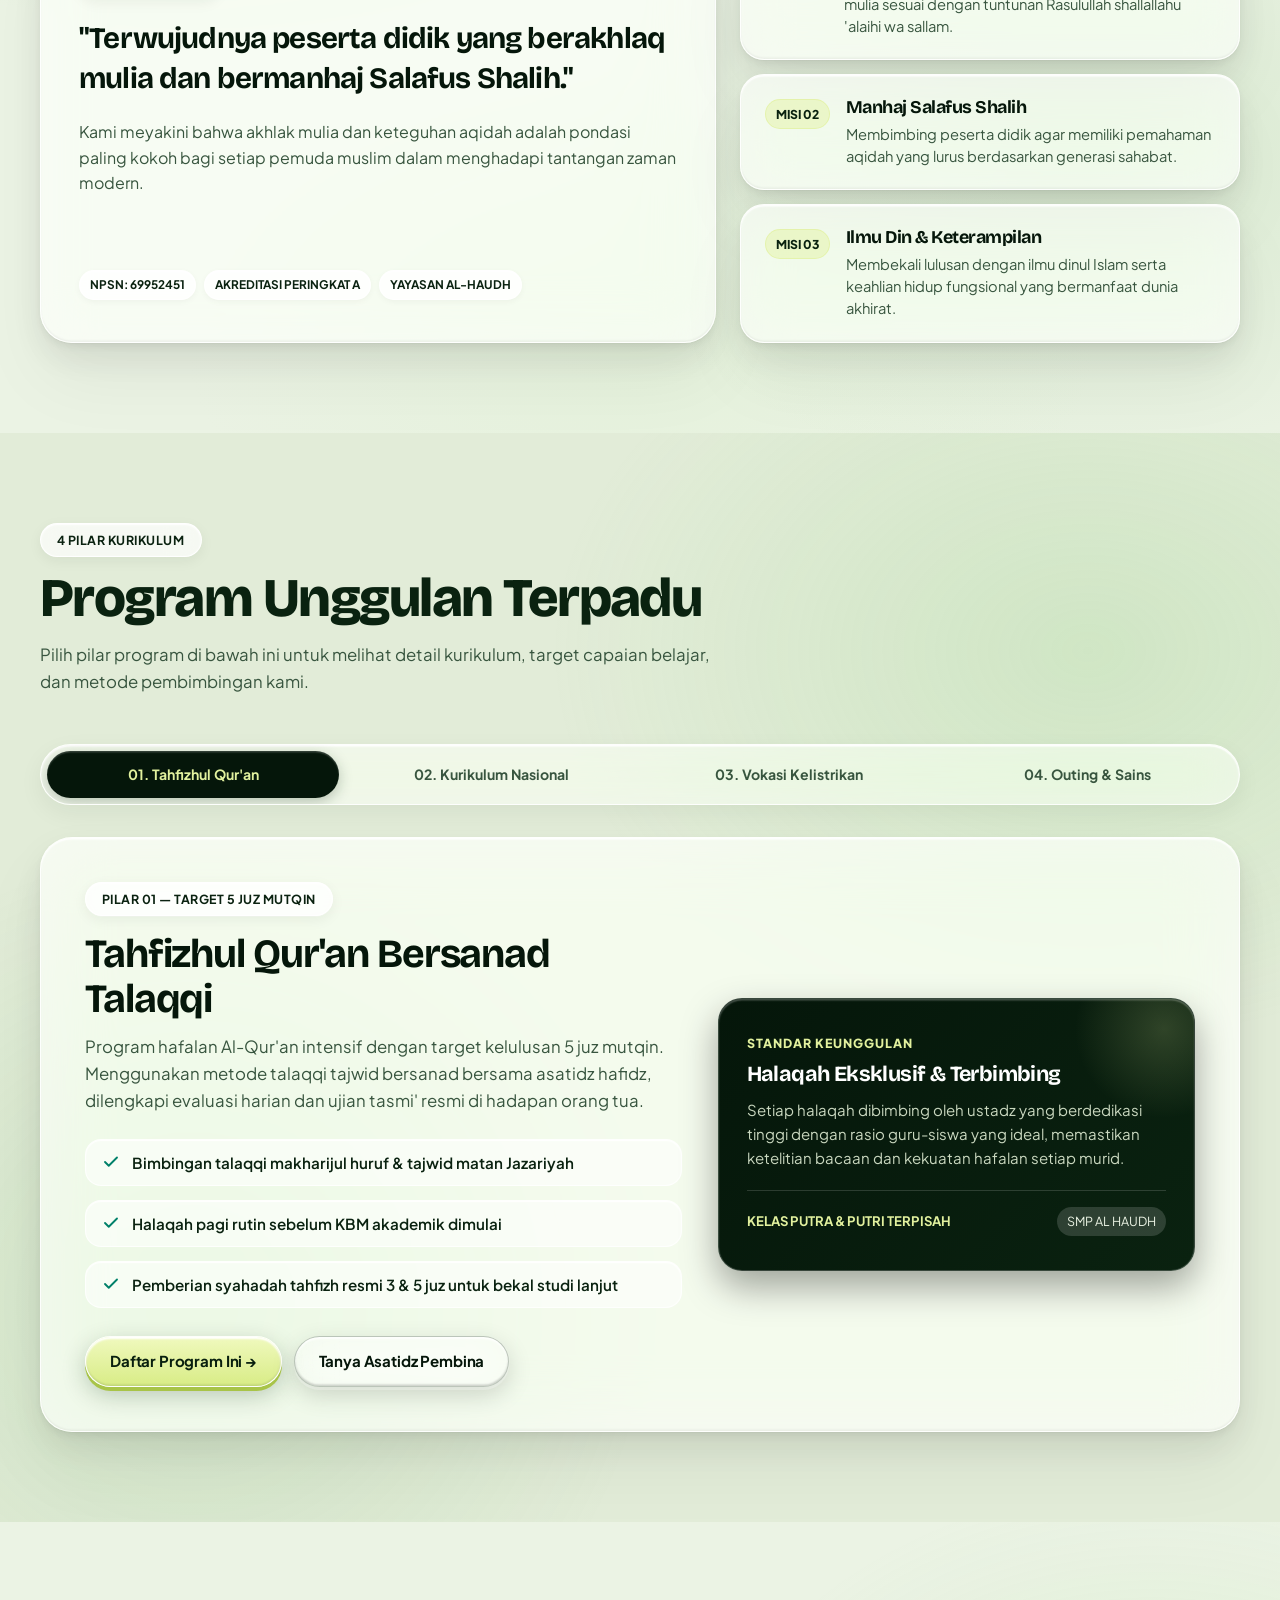
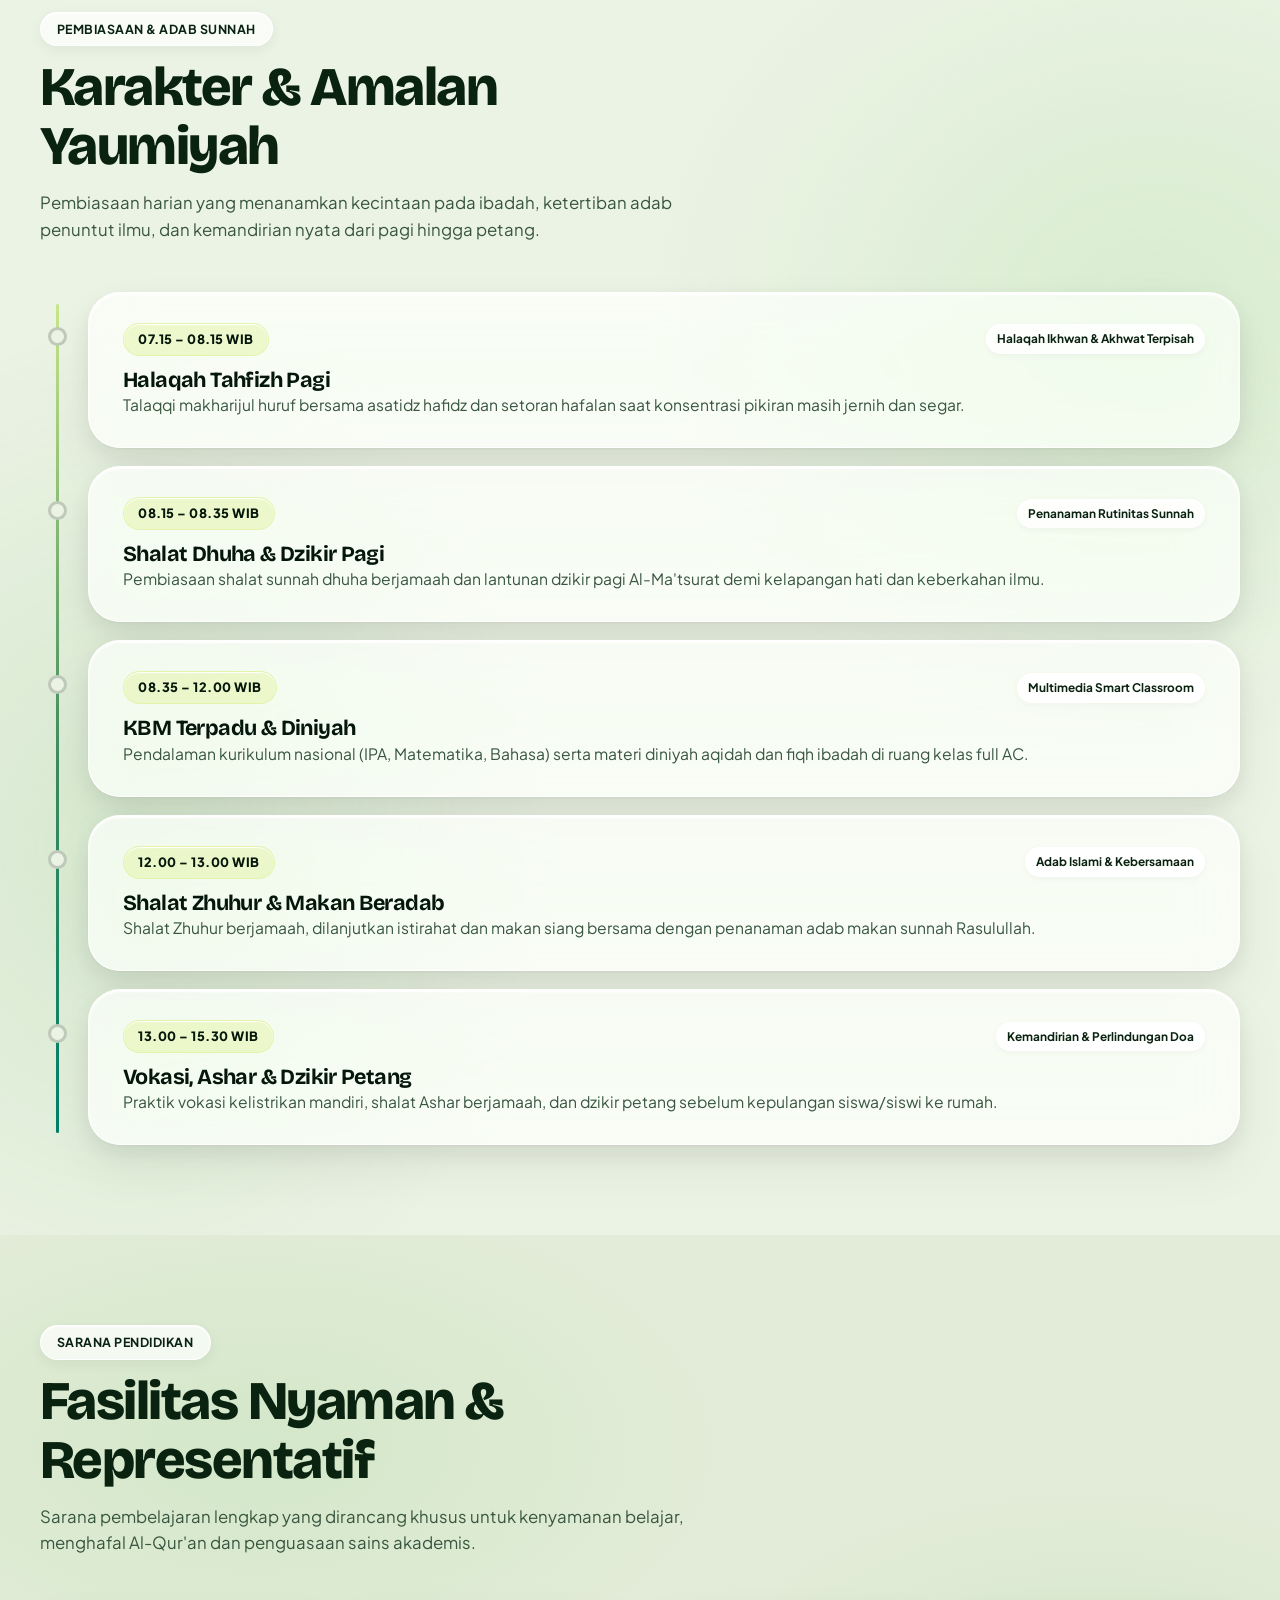
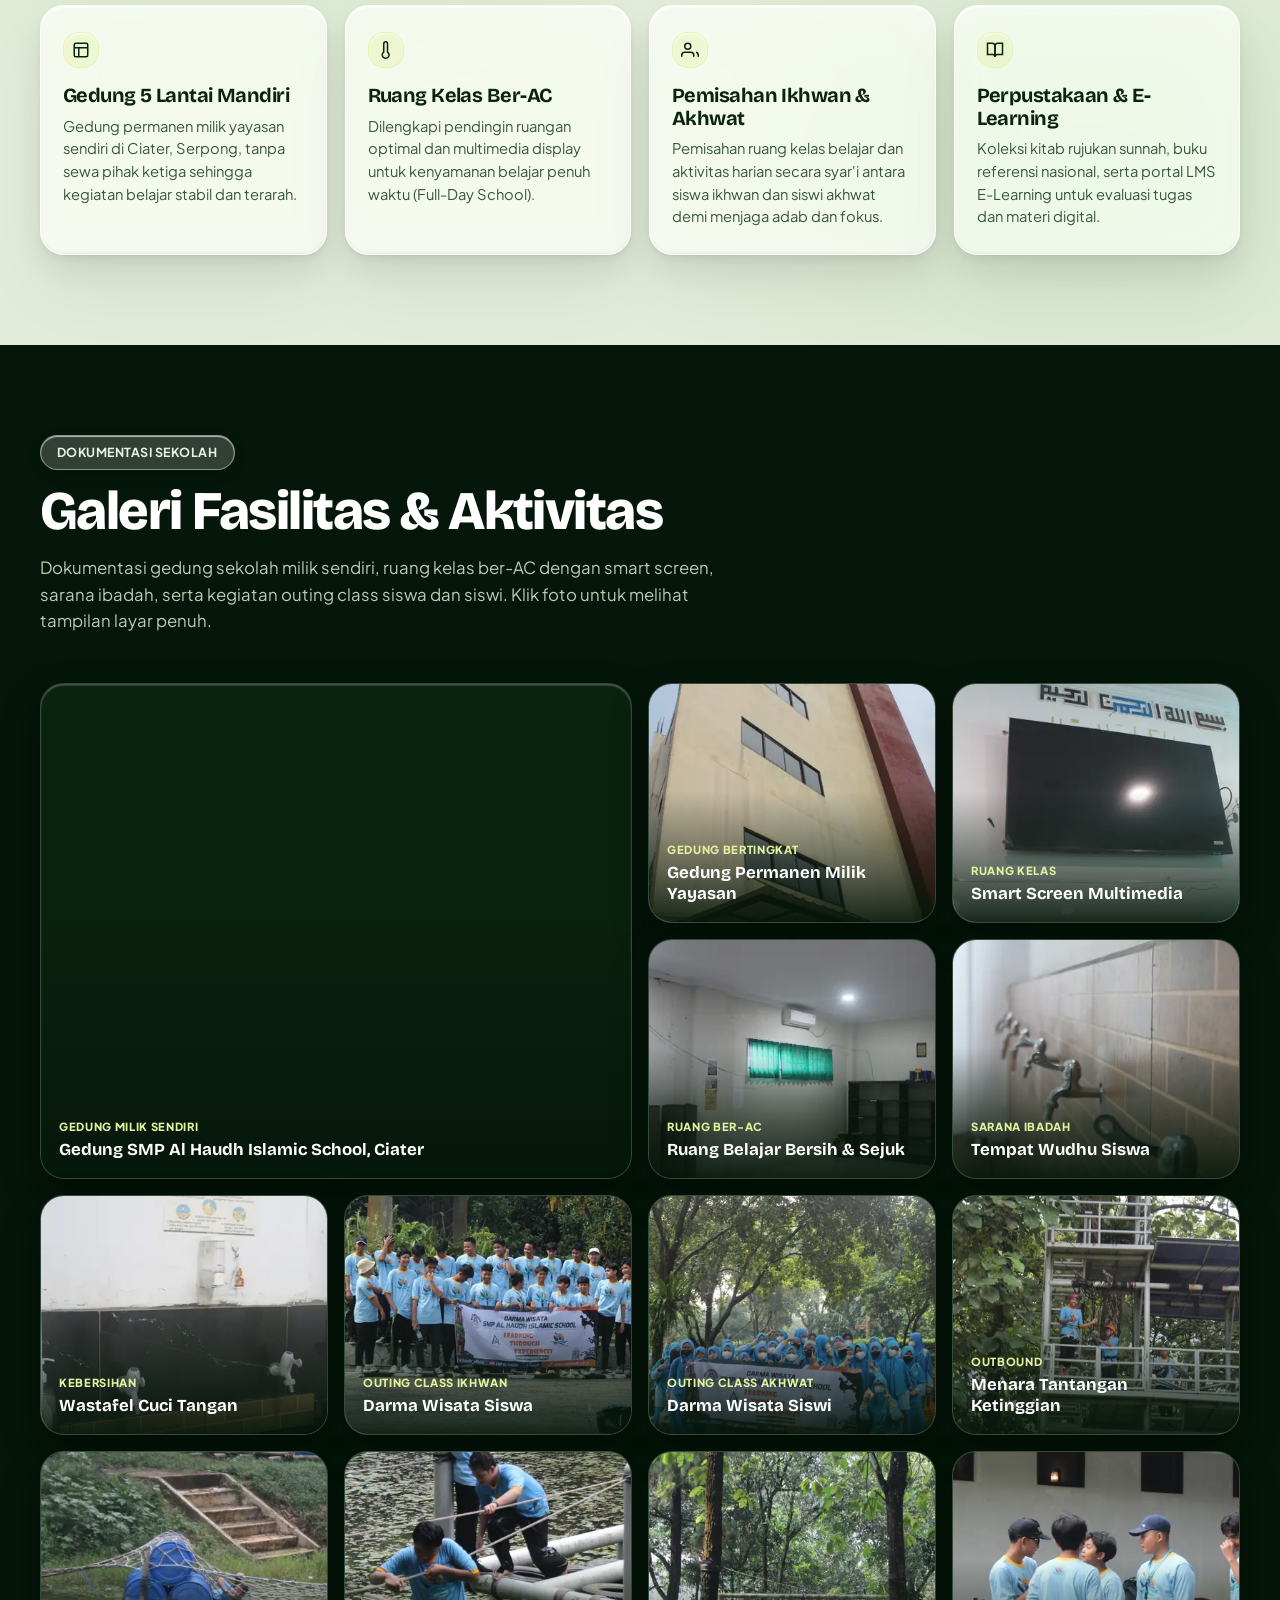
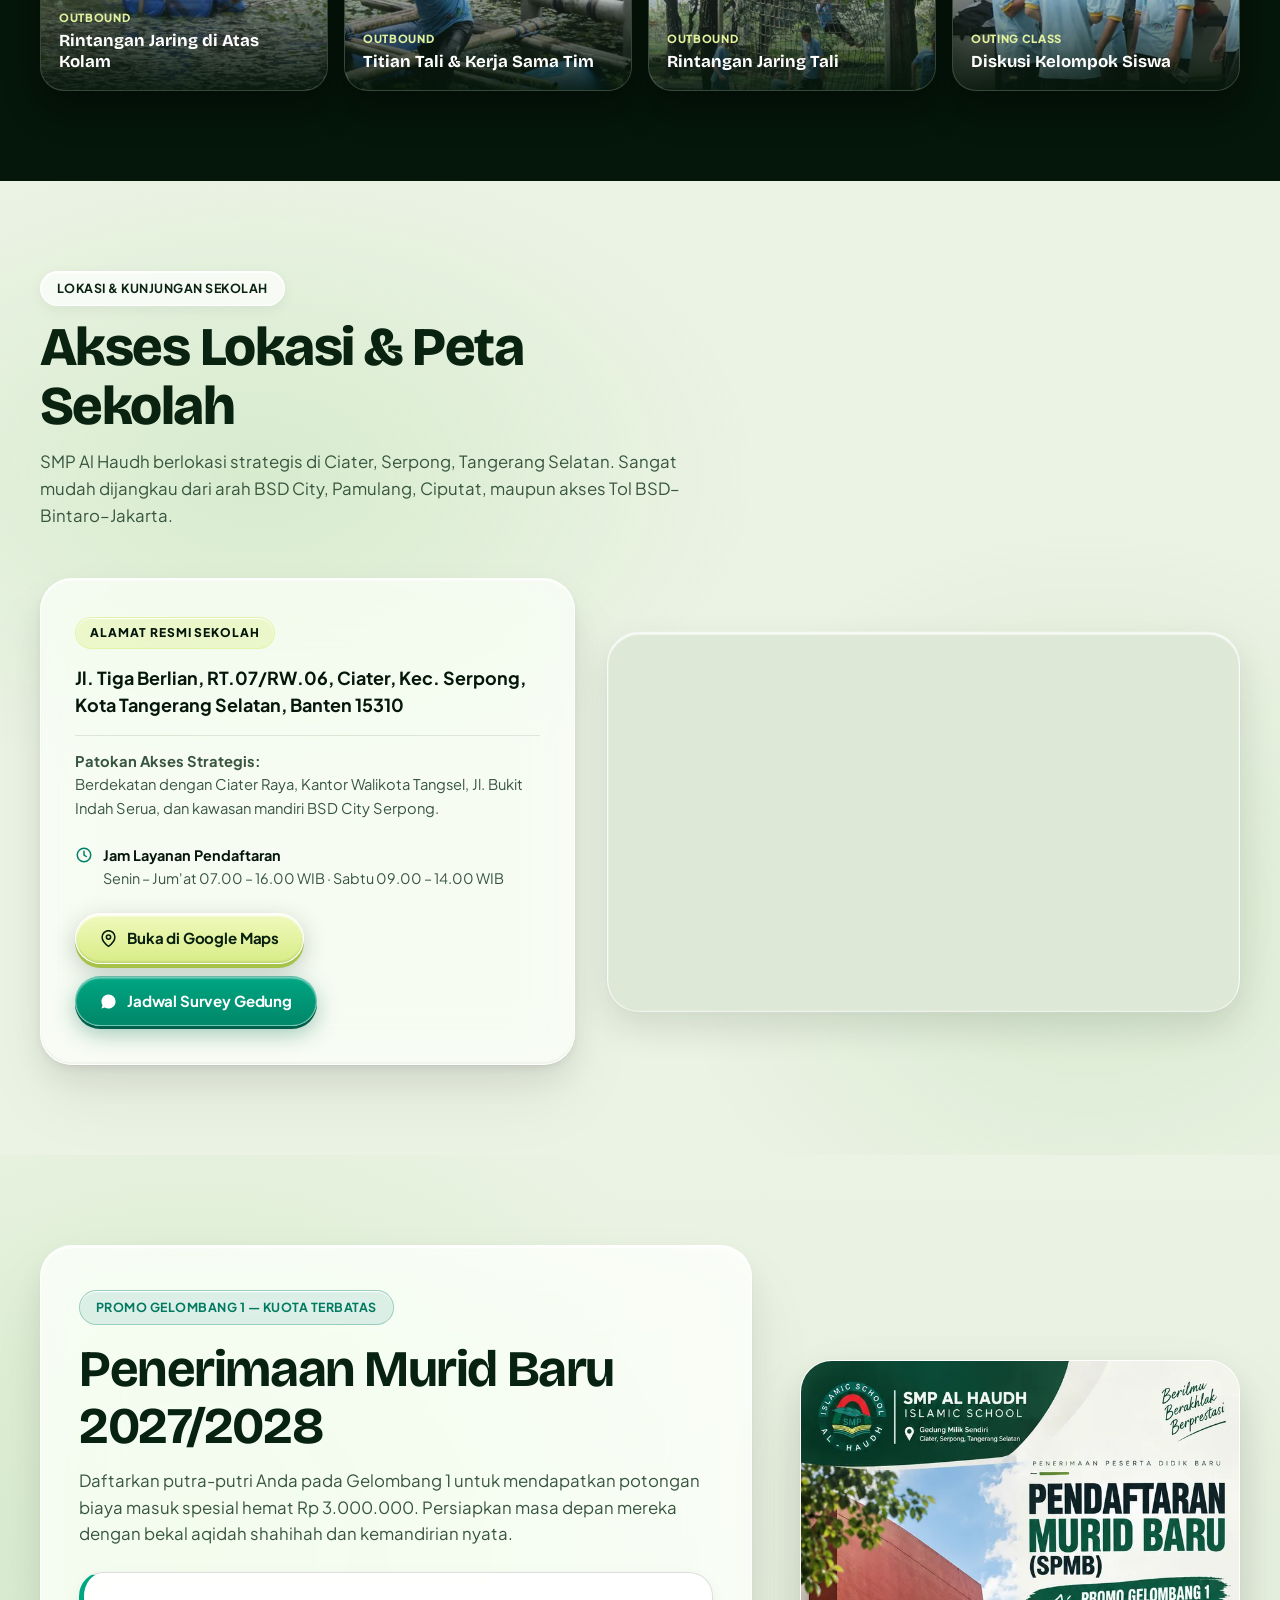
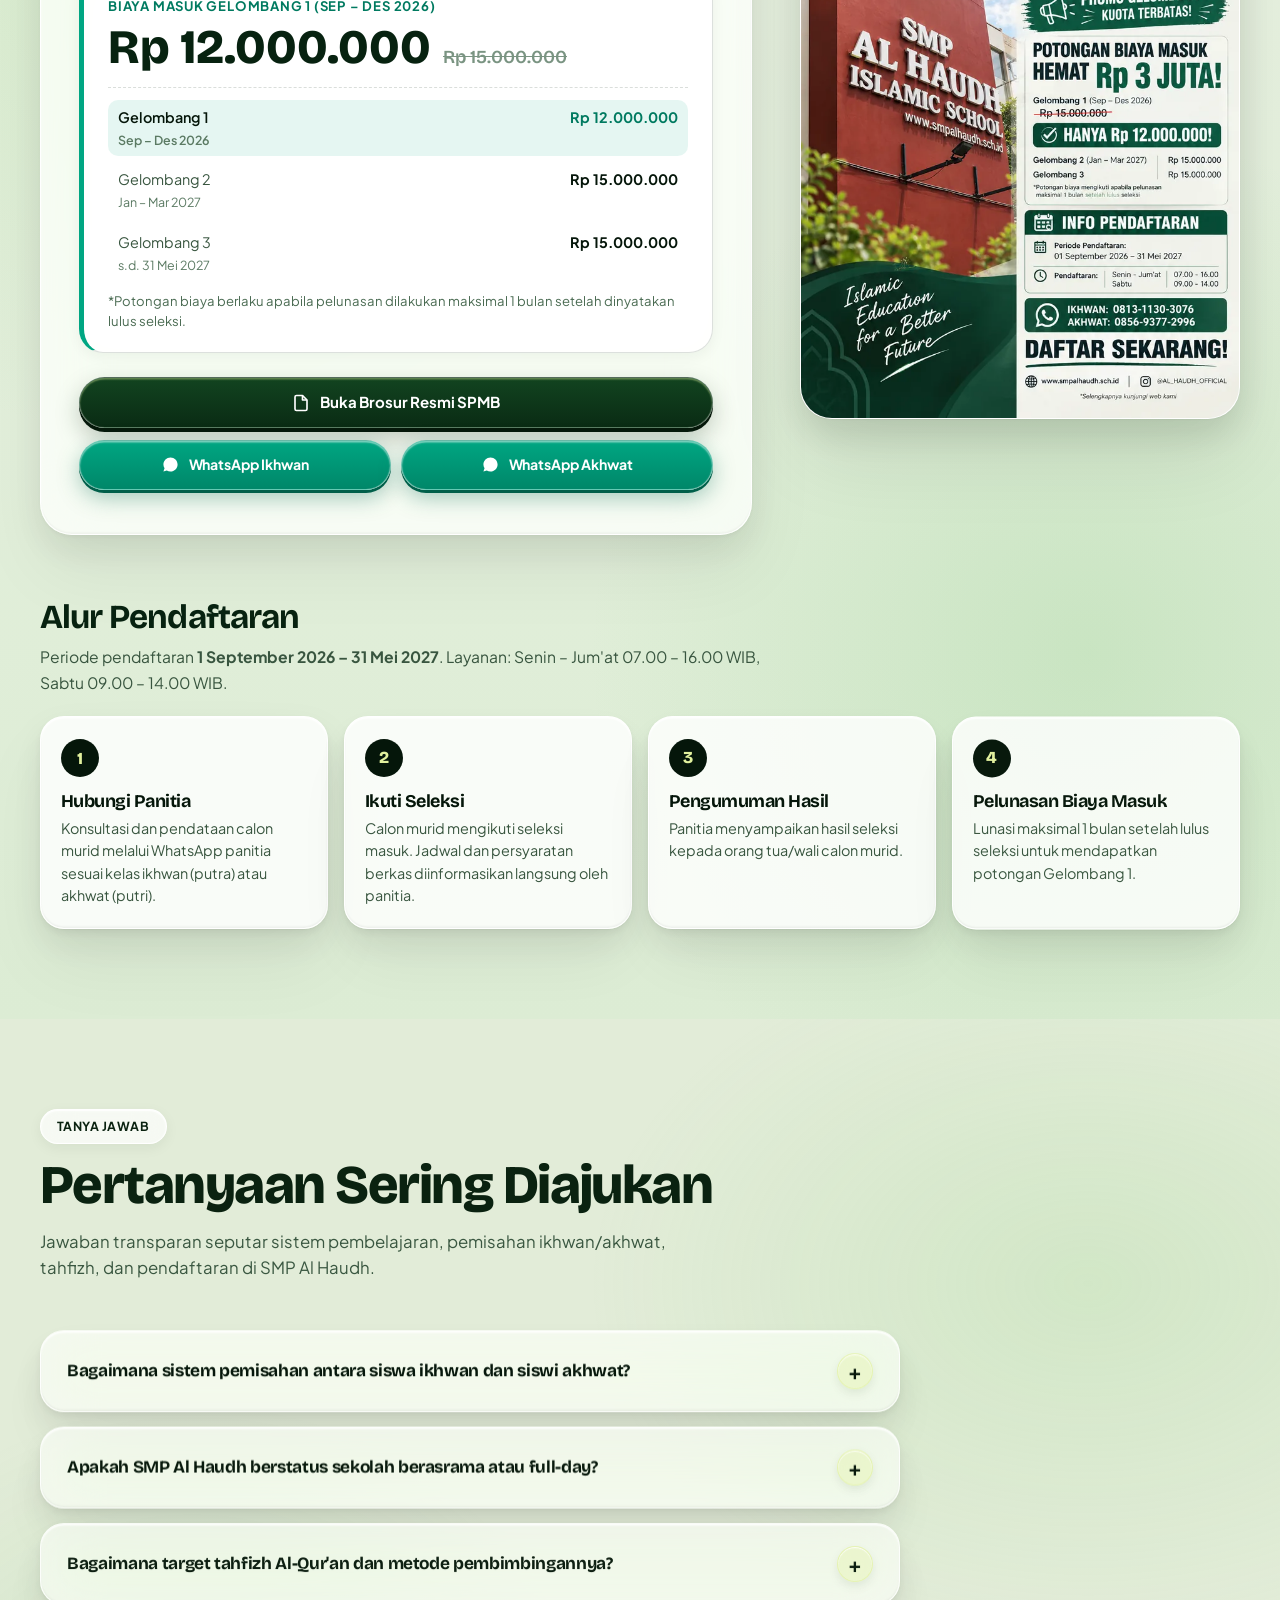
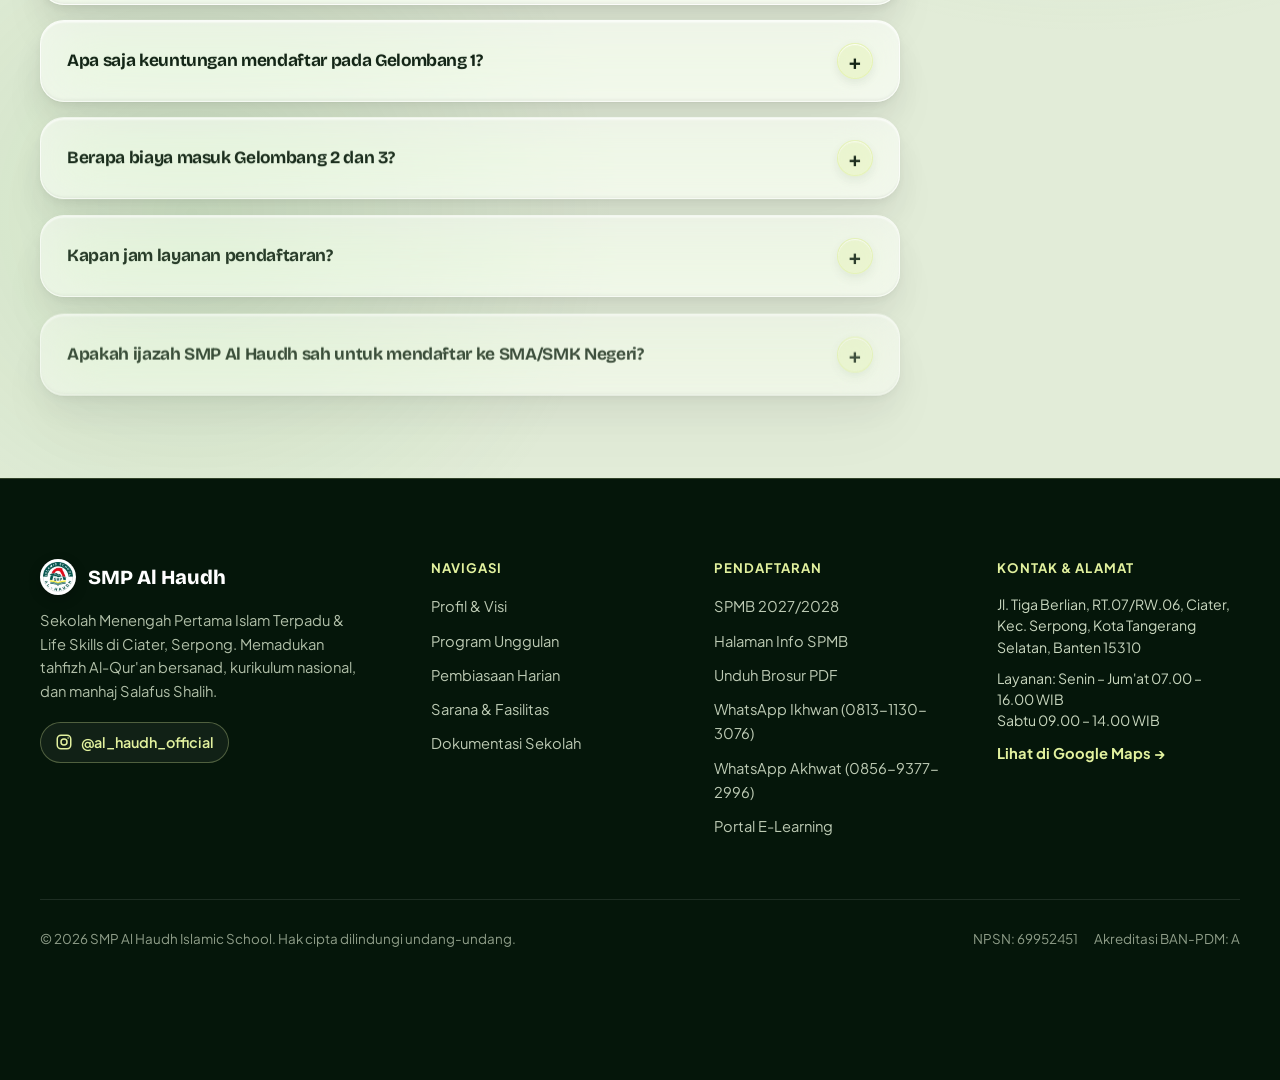
==== commit af8f5122: "Animasi pembuka baru dengan GSAP - Ornamen bintang segi-8 (geometri Islami) tergambar di sekitar log" ====
--- a/index.html
+++ b/index.html
@@ -38,12 +38,14 @@
     href="https://fonts.googleapis.com/css2?family=Bricolage+Grotesque:opsz,wght@12..96,600;12..96,700;12..96,800&family=Plus+Jakarta+Sans:wght@500;600;700;800&display=swap"
     rel="stylesheet">
 
-  <link rel="stylesheet" href="style.css?v=8">
-
-  <!-- Preloader hanya tampil sekali per sesi & dilewati bila pengguna memilih kurangi animasi -->
+  <link rel="stylesheet" href="style.css?v=9">
+
+  <!-- Animasi pembuka hanya tampil sekali per sesi & dilewati bila pengguna memilih kurangi animasi.
+       Tambahkan ?intro di URL untuk memaksa animasi tampil lagi (berguna saat mengetes). -->
   <script>
     try {
-      if (sessionStorage.getItem('ah-seen') || matchMedia('(prefers-reduced-motion: reduce)').matches)
+      var forceIntro = /[?&]intro\b/.test(location.search);
+      if (matchMedia('(prefers-reduced-motion: reduce)').matches || (!forceIntro && sessionStorage.getItem('ah-seen')))
         document.documentElement.classList.add('no-preloader');
     } catch (e) { }
   </script>
@@ -143,12 +145,40 @@
   <div id="scrollProgress" aria-hidden="true"></div>
 
   <!-- =========================================================================
-       0. CURTAIN PRELOADER (hanya kunjungan pertama, maks. ±1,5 detik)
+       0. WELCOMING ANIMATION (GSAP) — hanya kunjungan pertama per sesi, bisa dilewati
+          (klik / tombol apa pun). Tanpa GSAP → versi CSS sederhana.
        ========================================================================= -->
-  <div id="app-preloader" class="korowa-curtain" aria-hidden="true">
-    <div class="curtain-content">
-      <img src="img/logo-white-300.webp" alt="" class="curtain-logo" width="175" height="175" fetchpriority="high">
+  <div id="app-preloader" aria-hidden="true">
+    <div class="pl-panels pl-panels--back">
+      <span style="--i:2"></span><span style="--i:1"></span><span style="--i:0"></span><span style="--i:1"></span><span style="--i:2"></span>
     </div>
+    <div class="pl-panels pl-panels--front">
+      <span style="--i:2"></span><span style="--i:1"></span><span style="--i:0"></span><span style="--i:1"></span><span style="--i:2"></span>
+    </div>
+
+    <div class="pl-center">
+      <div class="pl-emblem">
+        <div class="pl-glow"></div>
+        <!-- Ornamen bintang segi-8 (geometri Islami) + cincin progres -->
+        <svg class="pl-star" viewBox="-100 -100 200 200">
+          <circle class="pl-orbit" r="92" />
+          <rect class="pl-draw" x="-62" y="-62" width="124" height="124" pathLength="1" />
+          <rect class="pl-draw" x="-62" y="-62" width="124" height="124" pathLength="1" transform="rotate(45)" />
+          <circle class="pl-ring-track" r="58" />
+          <circle class="pl-ring-arc" r="58" pathLength="1" transform="rotate(-90)" />
+        </svg>
+        <img class="pl-logo" src="img/logo-white-300.webp" alt="" width="300" height="300" fetchpriority="high">
+      </div>
+      <p class="pl-kicker">Ahlan wa Sahlan</p>
+      <p class="pl-title">
+        <span class="pl-mask"><span class="pl-word">SMP</span></span>
+        <span class="pl-mask"><span class="pl-word">Al</span></span>
+        <span class="pl-mask"><span class="pl-word">Haudh</span></span>
+      </p>
+      <p class="pl-tag"><span>Berilmu</span><i></i><span>Berakhlak</span><i></i><span>Berprestasi</span></p>
+    </div>
+
+    <button type="button" class="pl-skip" tabindex="-1">Lewati</button>
   </div>
 
   <!-- =========================================================================
@@ -1194,7 +1224,7 @@
   <!-- GSAP + ScrollTrigger (disimpan lokal di /vendor, tanpa CDN pihak ketiga) -->
   <script src="vendor/gsap.min.js" defer></script>
   <script src="vendor/ScrollTrigger.min.js" defer></script>
-  <script src="script.js?v=8" defer></script>
+  <script src="script.js?v=9" defer></script>
 </body>
 
 </html>
--- a/style.css
+++ b/style.css
@@ -99,65 +99,240 @@
 }
 
 /* =========================================================================
-   0. KOROWA-STYLE CURTAIN PRELOADER (SMP AL HAUDH)
+   0. WELCOMING ANIMATION (digerakkan GSAP di script.js)
+   - State awal di bawah ini = "belum muncul"; GSAP menganimasikan ke state akhir.
+   - .pl-static  = versi tanpa GSAP (semua langsung tampil).
+   - .lift-up    = keluar via transisi CSS (fallback tanpa GSAP).
    ========================================================================= */
 #app-preloader {
   position: fixed;
   inset: 0;
   z-index: 999999;
-  background: radial-gradient(circle at 50% 50%, #0F3519 0%, #0A220F 65%, #06160A 100%);
-  display: flex;
-  align-items: center;
-  justify-content: center;
-  transform: translateY(0);
-  will-change: transform;
-  /* Korowa luxury curtain lift: smooth easeInOutExpo */
-  transition: transform 1.05s cubic-bezier(0.77, 0, 0.175, 1), visibility 1.05s;
+  display: grid;
+  place-items: center;
+  overflow: hidden;
+  color: #EBF8DE;
+  cursor: pointer;
+  /* pengaman: bila JavaScript gagal total, tirai tetap hilang setelah 6 detik */
+  animation: plFailsafe 0s 6s forwards;
 }
 
 .no-preloader #app-preloader {
   display: none;
 }
 
-#app-preloader.lift-up {
+body.preloader-active {
+  animation: plUnlock 0s 6s forwards;
+}
+
+@keyframes plFailsafe {
+  to { visibility: hidden; opacity: 0; pointer-events: none; }
+}
+
+@keyframes plUnlock {
+  to { overflow: auto; }
+}
+
+/* --- Panel latar (5 kolom) — depan gelap, belakang lime --- */
+.pl-panels {
+  position: absolute;
+  inset: 0;
+  display: flex;
+}
+
+.pl-panels span {
+  flex: 1;
+  height: 100%;
+  margin-right: -1px; /* hindari garis rambut di antara panel */
+  will-change: transform;
+}
+
+.pl-panels--back span {
+  /* lapisan kedua: hijau sedang + garis lime tipis di tepi bawah → satu sapuan lime saat tirai naik */
+  background: linear-gradient(180deg, #1E5530 0%, #2C6B3E 100%);
+  box-shadow: inset 0 -3px 0 #E2F19E, 0 0 18px rgba(226, 241, 158, 0.35);
+}
+
+.pl-panels--front span {
+  /* satu gradien radial yang "dipotong" ke 5 panel agar tampak menyatu */
+  background: radial-gradient(ellipse 70% 60% at 50% 42%, #164A24 0%, #0B2812 52%, #05160A 100%);
+  background-size: 500% 100%;
+}
+
+.pl-panels--front span:nth-child(1) { background-position: 0% 0; }
+.pl-panels--front span:nth-child(2) { background-position: 25% 0; }
+.pl-panels--front span:nth-child(3) { background-position: 50% 0; }
+.pl-panels--front span:nth-child(4) { background-position: 75% 0; }
+.pl-panels--front span:nth-child(5) { background-position: 100% 0; }
+
+/* --- Konten tengah --- */
+.pl-center {
+  position: relative;
+  z-index: 2;
+  display: flex;
+  flex-direction: column;
+  align-items: center;
+  text-align: center;
+  padding: 24px;
+  pointer-events: none;
+  user-select: none;
+}
+
+.pl-emblem {
+  --E: clamp(116px, 26vmin, 170px); /* ukuran logo; ornamen & jarak mengikuti */
+  position: relative;
+  width: var(--E);
+  aspect-ratio: 1;
+  /* ornamen bintang menjulur ±0,9E dari pusat → beri ruang agar tidak menabrak teks */
+  margin-top: calc(var(--E) * 0.36);
+  margin-bottom: calc(var(--E) * 0.5);
+}
+
+.pl-glow {
+  position: absolute;
+  inset: -80%;
+  border-radius: 50%;
+  background: radial-gradient(circle, rgba(226, 241, 158, 0.22) 0%, rgba(226, 241, 158, 0.06) 38%, transparent 66%);
+  opacity: 0;
+}
+
+.pl-star {
+  position: absolute;
+  left: 50%;
+  top: 50%;
+  width: 200%;
+  height: 200%;
+  translate: -50% -50%;
+  overflow: visible;
+  fill: none;
+}
+
+.pl-orbit {
+  stroke: rgba(226, 241, 158, 0.22);
+  stroke-width: 0.5;
+  stroke-dasharray: 1.5 3.5;
+  opacity: 0;
+}
+
+.pl-draw {
+  stroke: rgba(226, 241, 158, 0.55);
+  stroke-width: 0.7;
+  stroke-linejoin: round;
+  stroke-dasharray: 1;
+  stroke-dashoffset: 1;
+}
+
+.pl-ring-track {
+  stroke: rgba(255, 255, 255, 0.1);
+  stroke-width: 1;
+}
+
+.pl-ring-arc {
+  stroke: #E2F19E;
+  stroke-width: 1.8;
+  stroke-linecap: round;
+  stroke-dasharray: 1;
+  stroke-dashoffset: 1;
+  filter: drop-shadow(0 0 2px rgba(226, 241, 158, 0.8));
+}
+
+.pl-logo {
+  position: relative;
+  width: 100%;
+  height: 100%;
+  object-fit: contain;
+  filter: drop-shadow(0 10px 26px rgba(0, 0, 0, 0.45));
+  opacity: 0;
+  transform: scale(0.7);
+}
+
+.pl-kicker {
+  font: 700 clamp(0.72rem, 2.4vw, 0.85rem) var(--font-body);
+  letter-spacing: 0.7em;
+  text-transform: uppercase;
+  color: var(--accent-lime);
+  margin-bottom: 10px;
+  padding-left: 0.32em; /* imbangi letter-spacing agar tetap di tengah */
+  opacity: 0;
+}
+
+.pl-title {
+  font: 800 clamp(2.3rem, 9vw, 4rem) / 1 var(--font-display);
+  letter-spacing: -0.035em;
+  color: #FFFFFF;
+  display: flex;
+  gap: 0.24em;
+}
+
+.pl-mask {
+  display: inline-block;
+  overflow: hidden;
+  padding: 0.06em 0.02em 0.1em;
+}
+
+.pl-word {
+  display: inline-block;
+  transform: translateY(115%);
+}
+
+.pl-tag {
+  margin-top: clamp(14px, 2.6vmin, 20px);
+  display: flex;
+  align-items: center;
+  gap: 12px;
+  font: 600 clamp(0.78rem, 2.6vw, 0.95rem) var(--font-body);
+  letter-spacing: 0.06em;
+  color: rgba(235, 248, 222, 0.78);
+  opacity: 0;
+  transform: translateY(10px);
+}
+
+.pl-tag i {
+  width: 5px;
+  height: 5px;
+  border-radius: 50%;
+  background: var(--accent-lime);
+  box-shadow: 0 0 8px rgba(226, 241, 158, 0.8);
+}
+
+.pl-skip {
+  position: absolute;
+  z-index: 3;
+  right: max(18px, env(safe-area-inset-right));
+  bottom: max(18px, env(safe-area-inset-bottom));
+  padding: 8px 16px;
+  border-radius: 999px;
+  border: 1px solid rgba(255, 255, 255, 0.25);
+  background: rgba(255, 255, 255, 0.06);
+  color: rgba(235, 248, 222, 0.8);
+  font: 600 0.78rem var(--font-body);
+  letter-spacing: 0.06em;
+  opacity: 0;
+}
+
+.pl-skip:hover {
+  background: rgba(255, 255, 255, 0.14);
+  color: #FFFFFF;
+}
+
+/* --- Versi tanpa GSAP: tampil langsung, keluar dengan transisi CSS --- */
+#app-preloader.pl-static .pl-logo,
+#app-preloader.pl-static .pl-kicker,
+#app-preloader.pl-static .pl-tag,
+#app-preloader.pl-static .pl-glow,
+#app-preloader.pl-static .pl-orbit { opacity: 1; transform: none; }
+#app-preloader.pl-static .pl-word { transform: none; }
+#app-preloader.pl-static .pl-kicker { letter-spacing: 0.32em; }
+#app-preloader.pl-static .pl-draw,
+#app-preloader.pl-static .pl-ring-arc { stroke-dashoffset: 0; }
+
+#app-preloader.lift-up { pointer-events: none; }
+#app-preloader.lift-up .pl-center { opacity: 0; transform: translateY(-30px); transition: opacity 0.4s ease, transform 0.5s ease; }
+#app-preloader.lift-up .pl-panels span {
   transform: translateY(-100%);
-  visibility: hidden;
-  pointer-events: none;
-}
-
-.curtain-content {
-  display: flex;
-  align-items: center;
-  justify-content: center;
-  animation: curtainLogoEntrance 0.85s cubic-bezier(0.16, 1, 0.3, 1) forwards;
-  transition: transform 0.65s cubic-bezier(0.16, 1, 0.3, 1), opacity 0.55s ease;
-}
-
-#app-preloader.lift-up .curtain-content {
-  transform: translateY(-40px);
-  opacity: 0.15;
-}
-
-.curtain-logo {
-  width: clamp(120px, 16vw, 175px);
-  height: auto;
-  object-fit: contain;
-  filter: drop-shadow(0 12px 28px rgba(0, 0, 0, 0.45));
-  user-select: none;
-  pointer-events: none;
-}
-
-@keyframes curtainLogoEntrance {
-  0% {
-    opacity: 0;
-    transform: scale(0.92) translateY(12px);
-  }
-
-  100% {
-    opacity: 1;
-    transform: scale(1) translateY(0);
-  }
-}
+  transition: transform 0.9s cubic-bezier(0.77, 0, 0.175, 1) calc(var(--i) * 70ms + 0.2s);
+}
+#app-preloader.lift-up .pl-panels--back span { transition-delay: calc(var(--i) * 70ms + 0.32s); }
 
 /* Ambient atmospheric background textures for glassmorphism refraction */
 .bg-mesh-canvas {
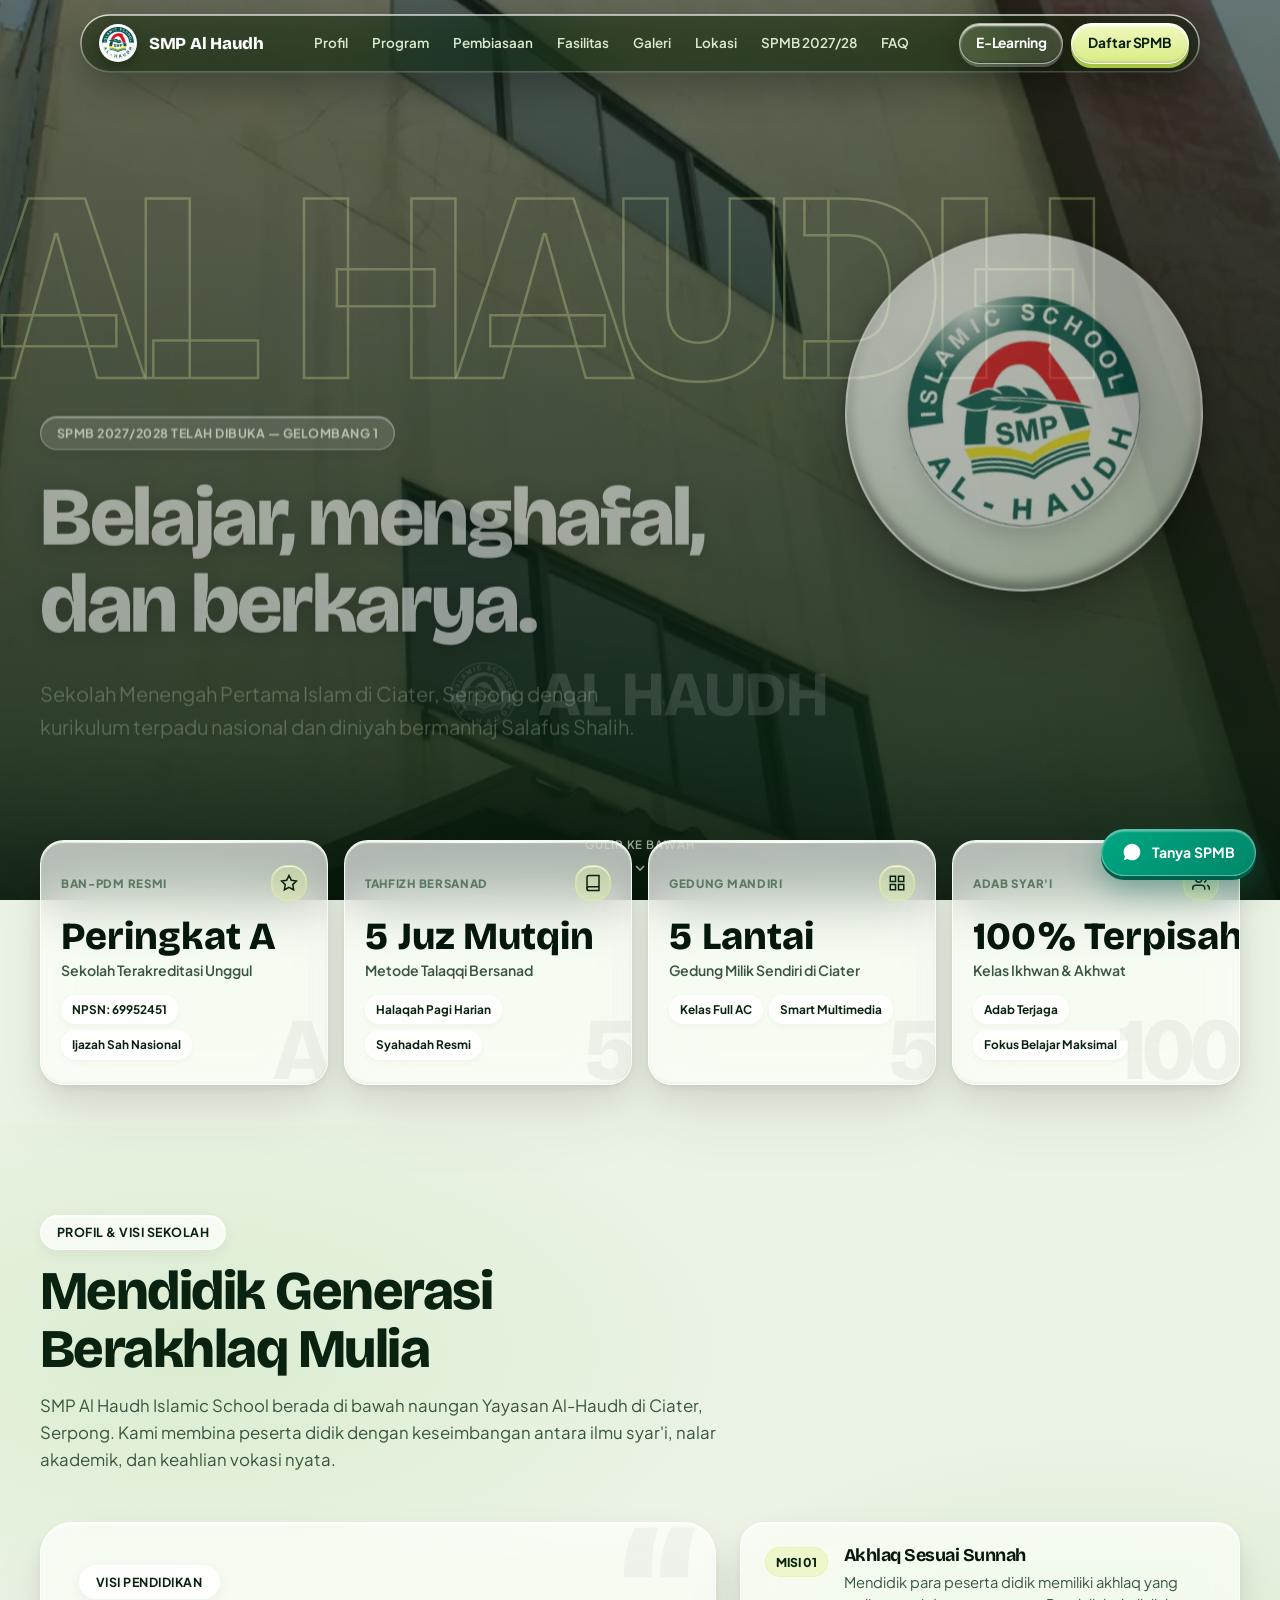
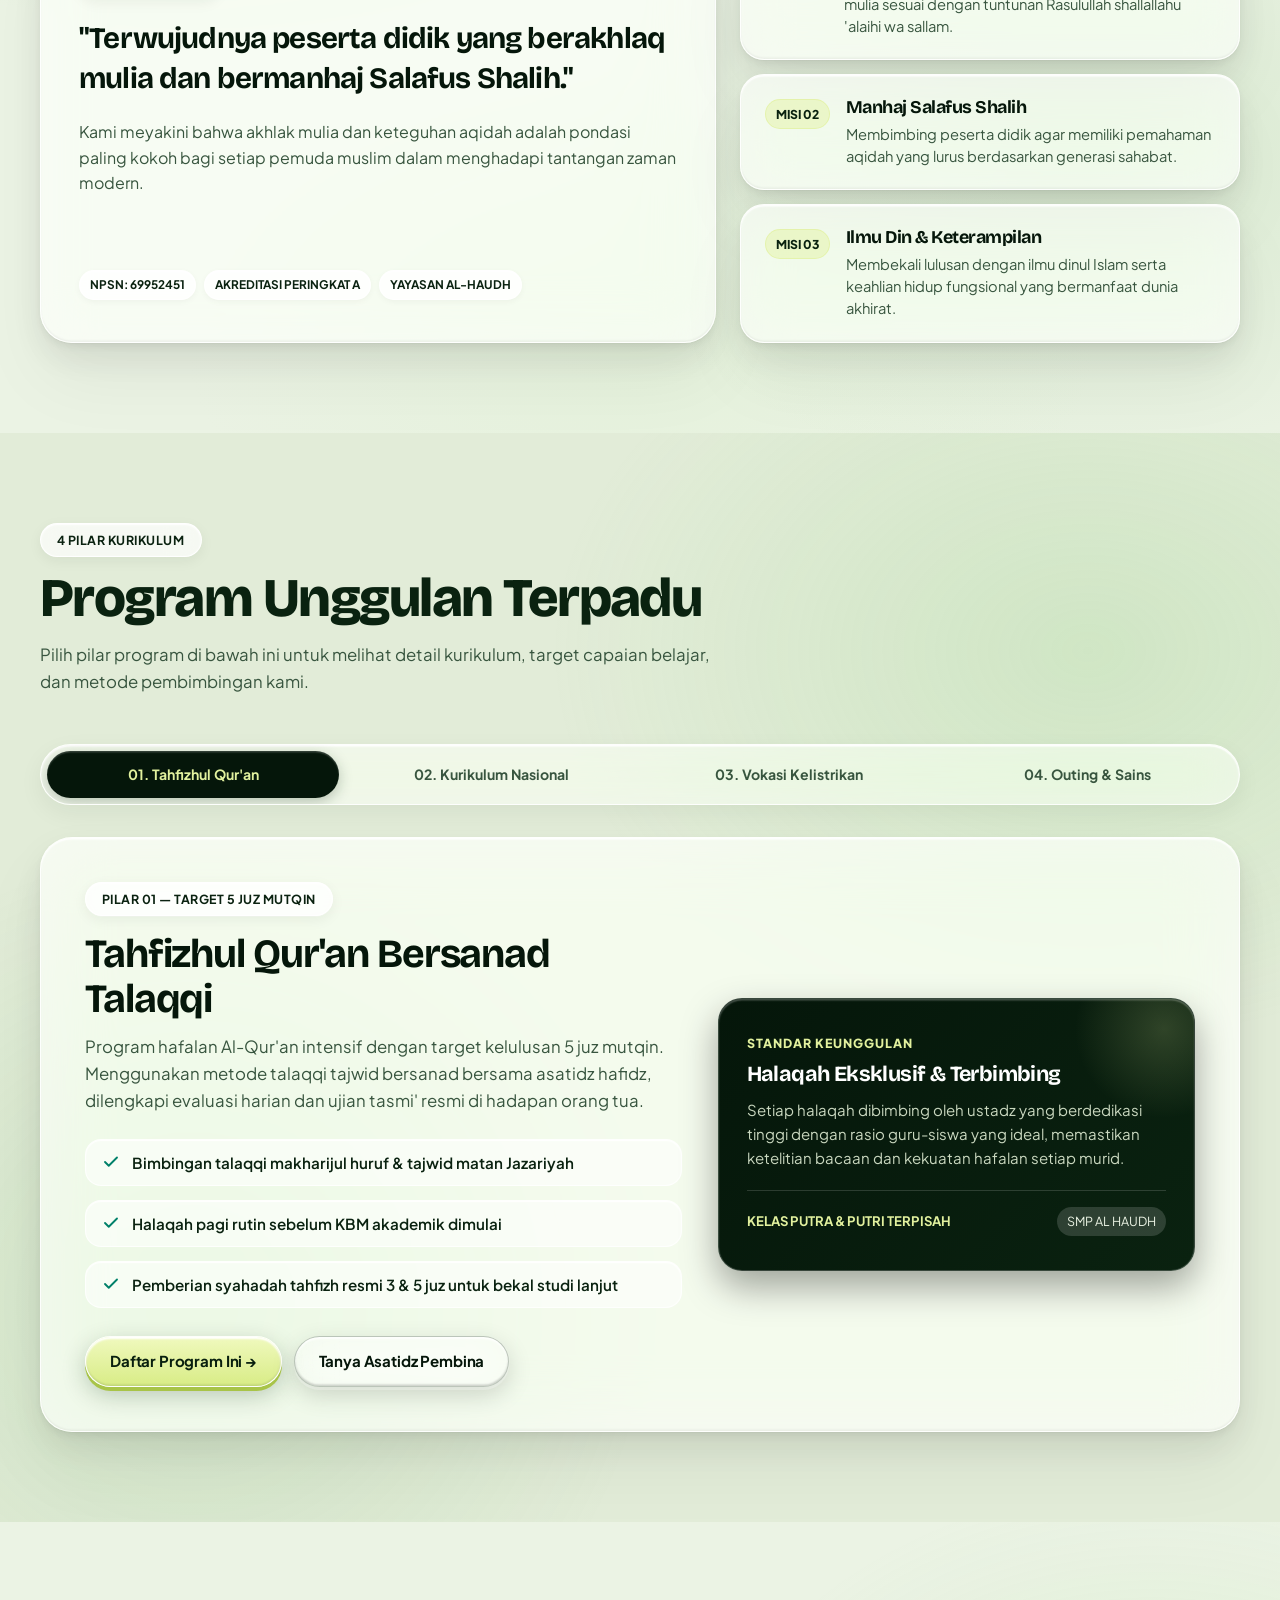
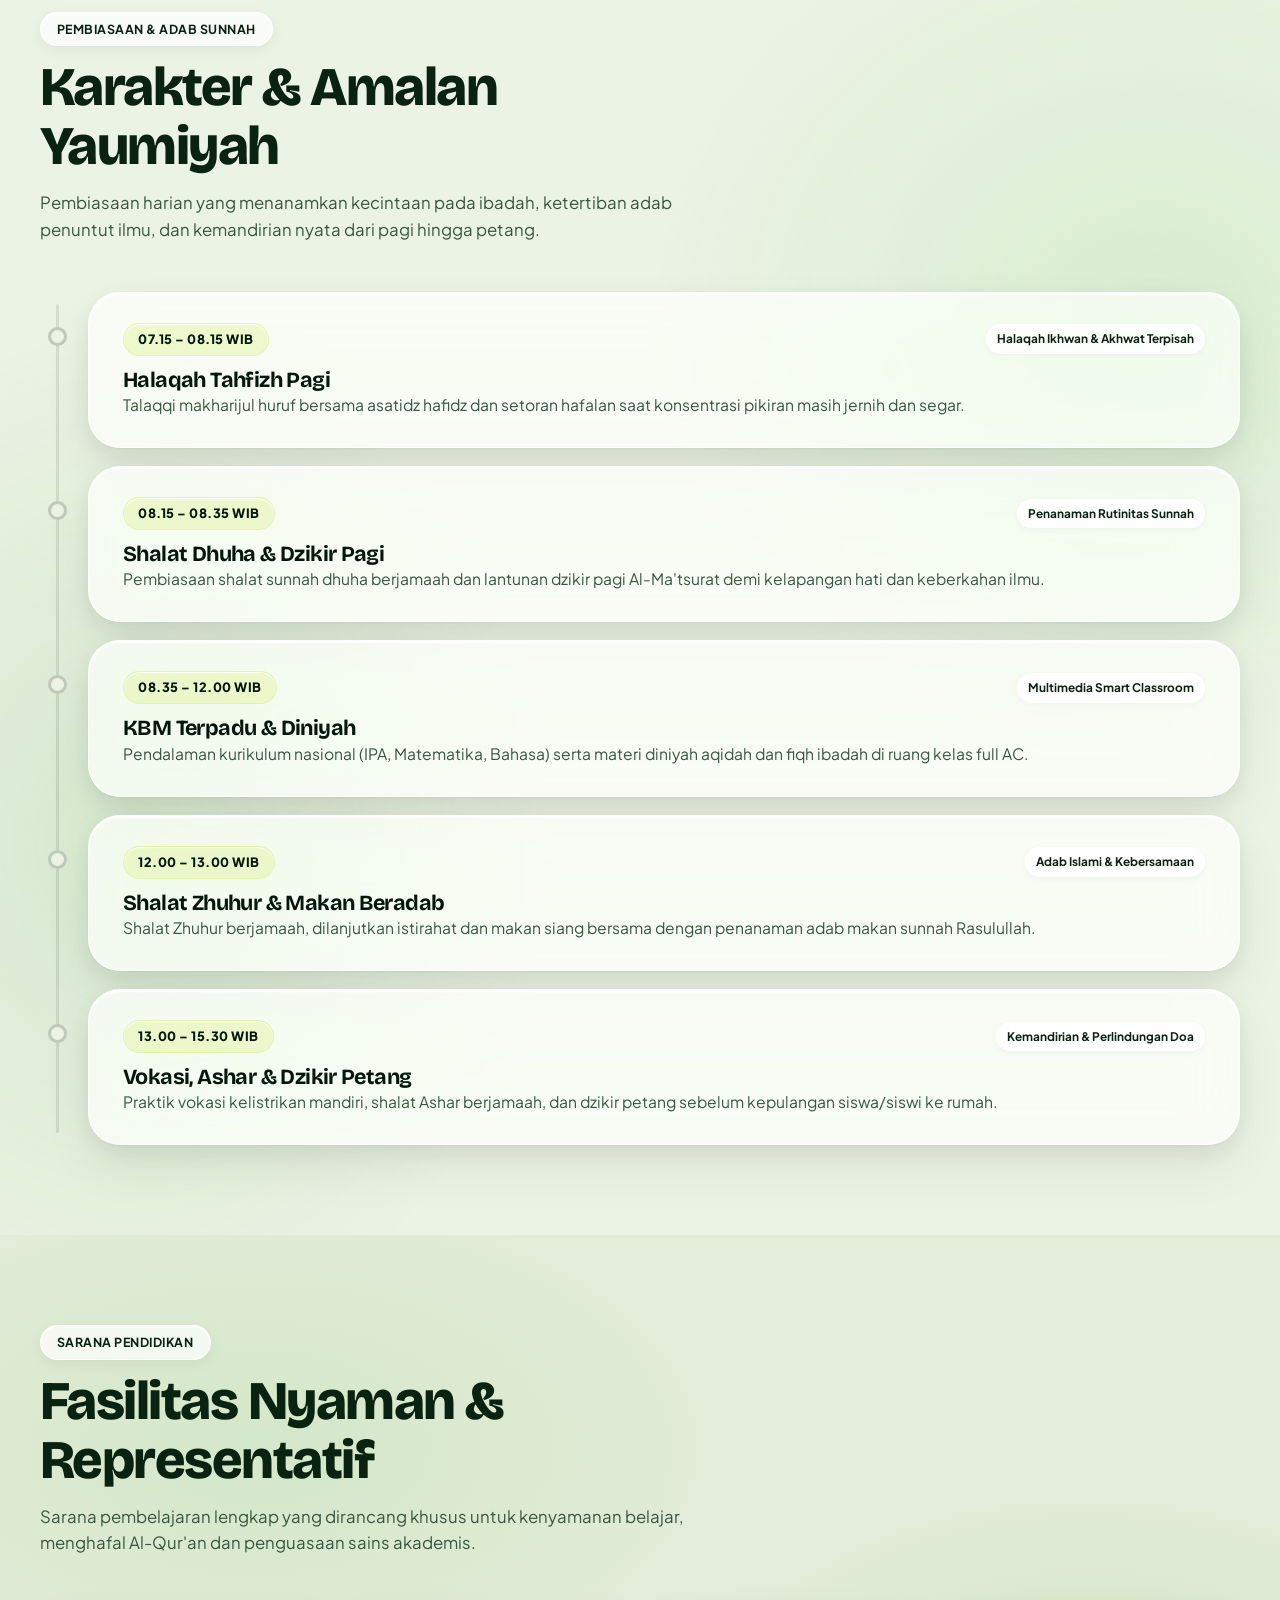
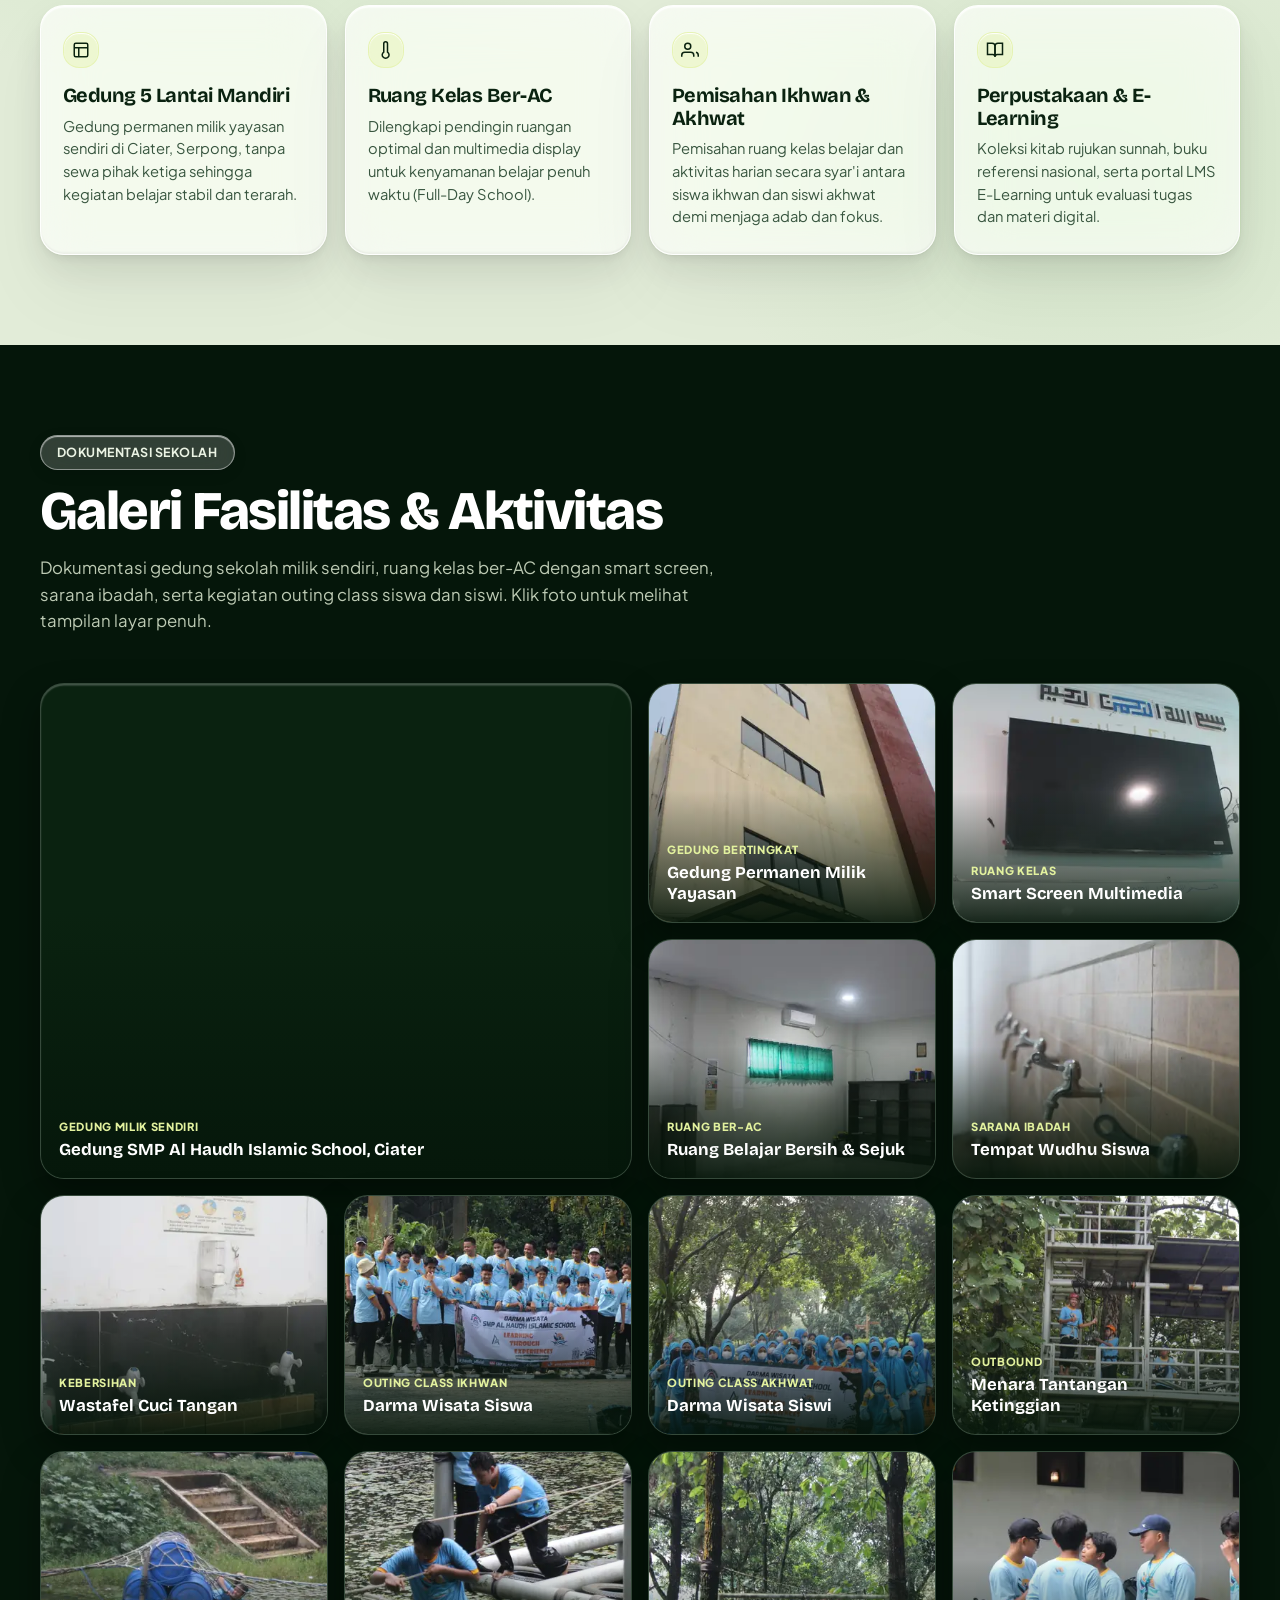
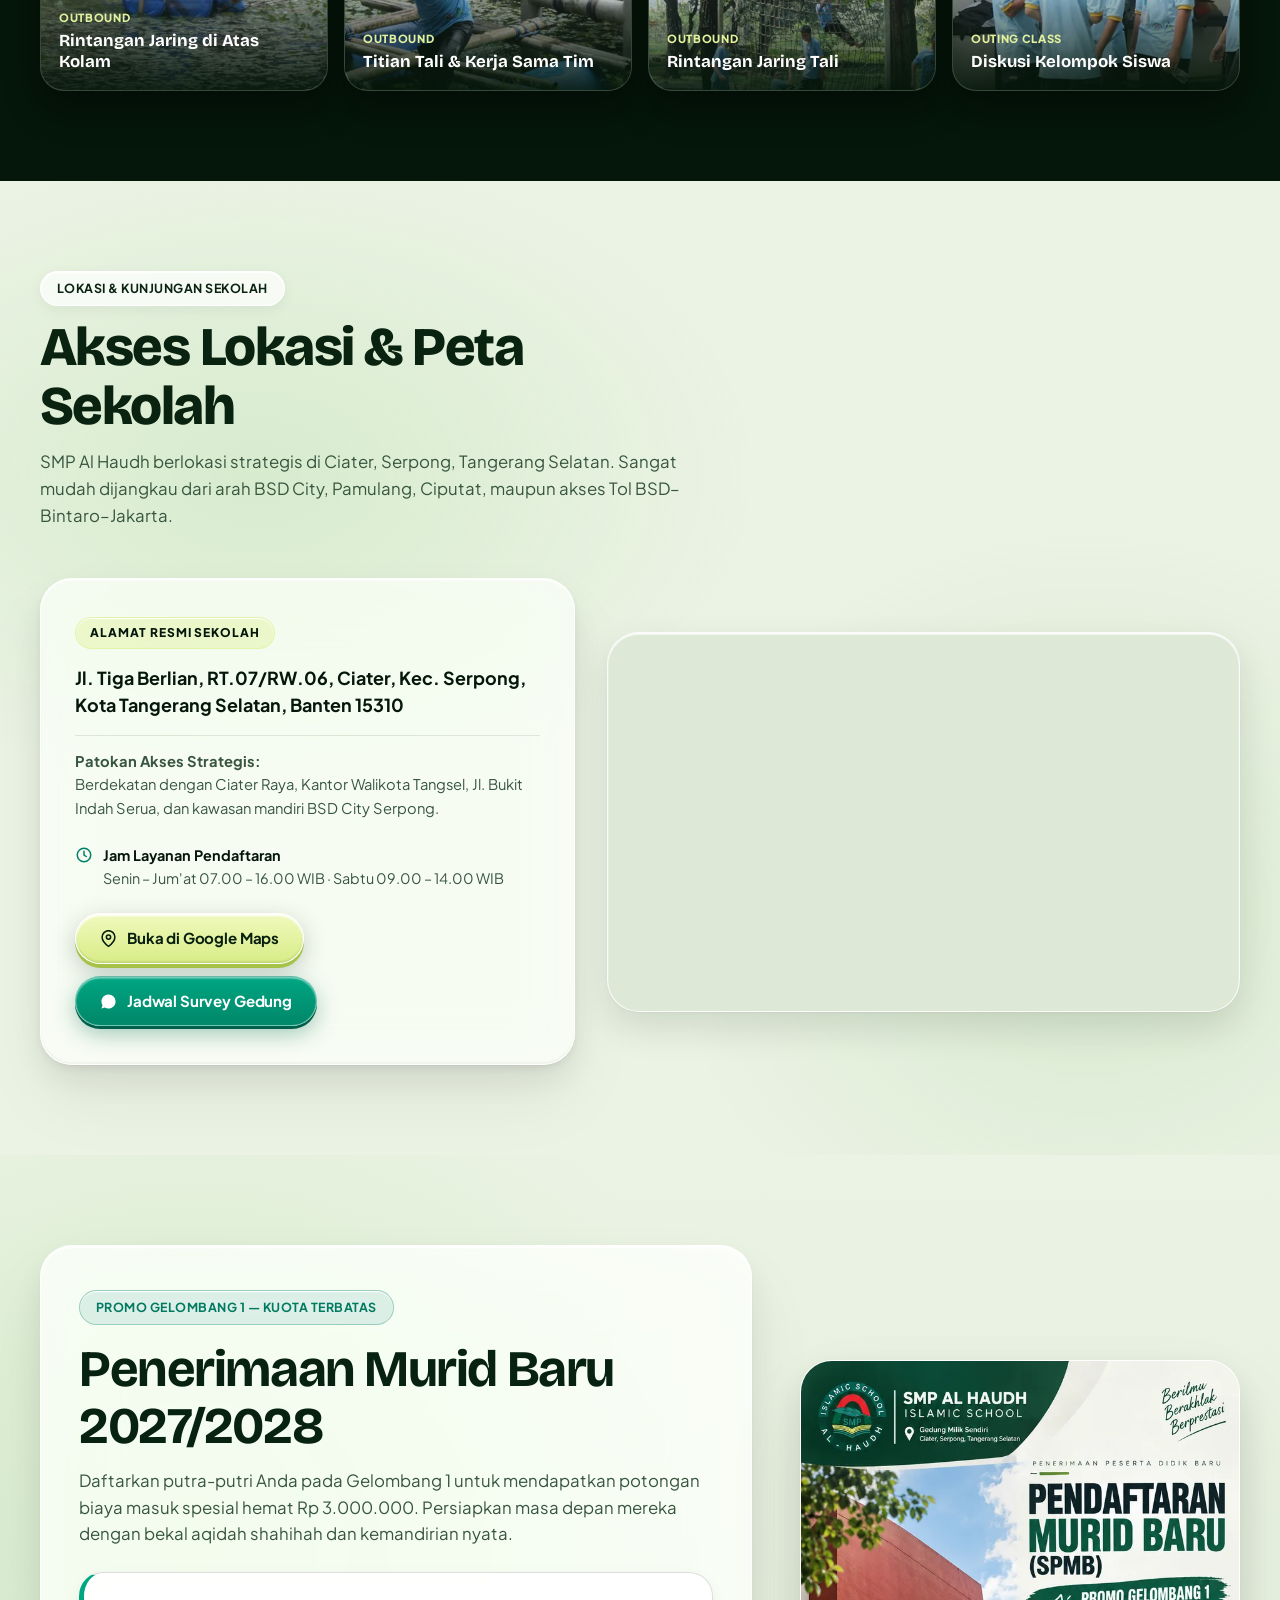
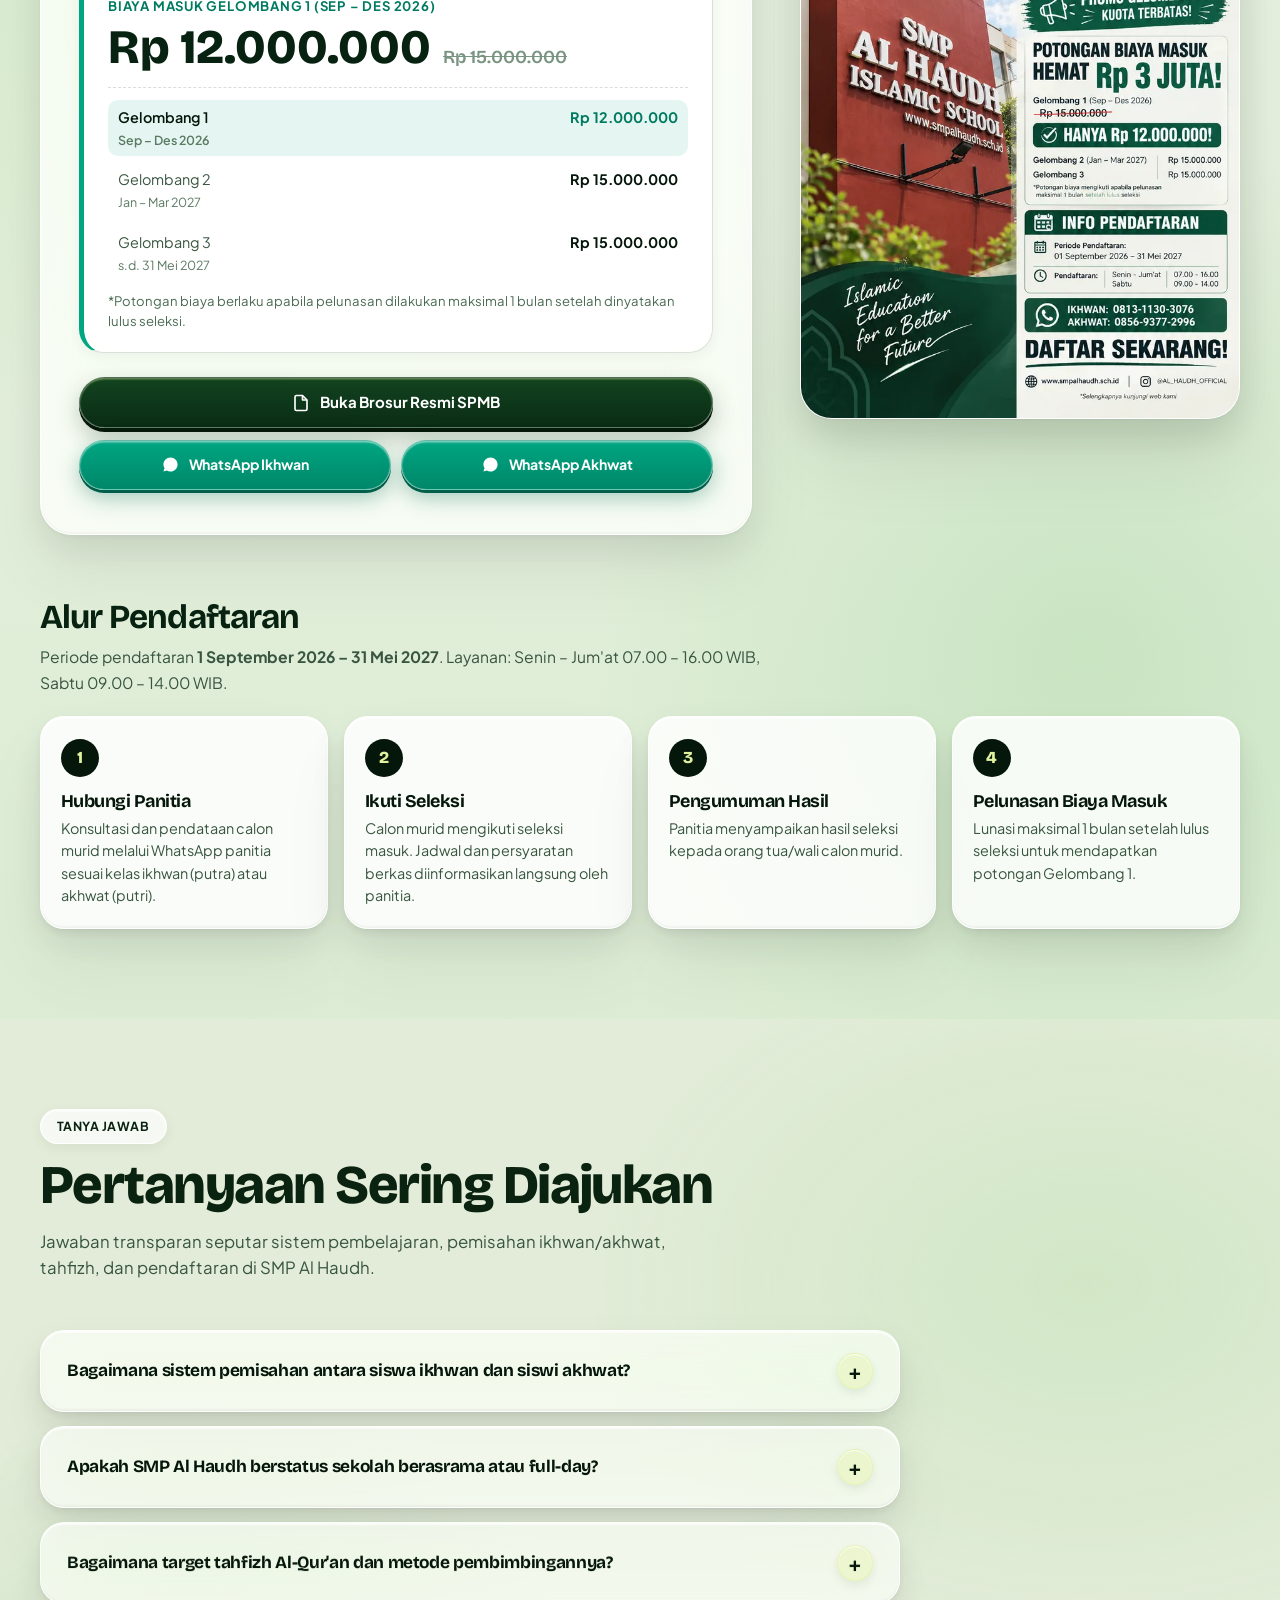
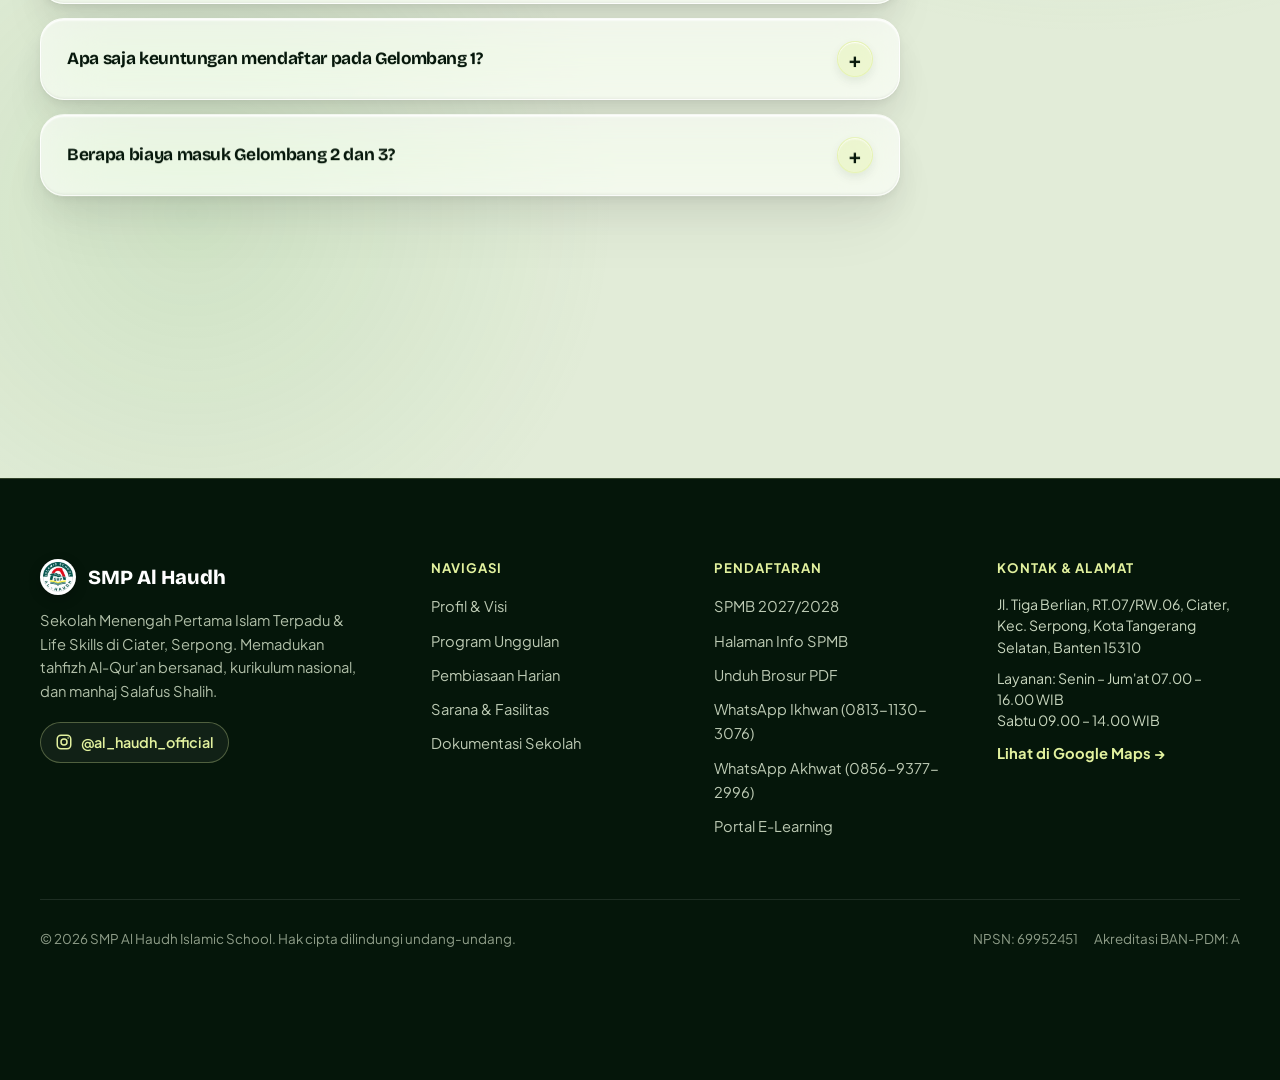
==== commit f3e9b523: "Ganti animasi pembuka mengikuti video referensi Animasi bintang segi-8 sebelumnya dihapus, diganti a" ====
--- a/index.html
+++ b/index.html
@@ -38,7 +38,7 @@
     href="https://fonts.googleapis.com/css2?family=Bricolage+Grotesque:opsz,wght@12..96,600;12..96,700;12..96,800&family=Plus+Jakarta+Sans:wght@500;600;700;800&display=swap"
     rel="stylesheet">
 
-  <link rel="stylesheet" href="style.css?v=9">
+  <link rel="stylesheet" href="style.css?v=10">
 
   <!-- Animasi pembuka hanya tampil sekali per sesi & dilewati bila pengguna memilih kurangi animasi.
        Tambahkan ?intro di URL untuk memaksa animasi tampil lagi (berguna saat mengetes). -->
@@ -147,35 +147,23 @@
   <!-- =========================================================================
        0. WELCOMING ANIMATION (GSAP) — hanya kunjungan pertama per sesi, bisa dilewati
           (klik / tombol apa pun). Tanpa GSAP → versi CSS sederhana.
+          Alur: logo muncul di layar terang → bulatan logo membesar memenuhi layar →
+          logo mengecil & tulisan "AL HAUDH" keluar dari balik bulatan →
+          panel hijau turun dengan tepi melengkung, website tampil.
        ========================================================================= -->
   <div id="app-preloader" aria-hidden="true">
-    <div class="pl-panels pl-panels--back">
-      <span style="--i:2"></span><span style="--i:1"></span><span style="--i:0"></span><span style="--i:1"></span><span style="--i:2"></span>
-    </div>
-    <div class="pl-panels pl-panels--front">
-      <span style="--i:2"></span><span style="--i:1"></span><span style="--i:0"></span><span style="--i:1"></span><span style="--i:2"></span>
-    </div>
-
-    <div class="pl-center">
-      <div class="pl-emblem">
-        <div class="pl-glow"></div>
-        <!-- Ornamen bintang segi-8 (geometri Islami) + cincin progres -->
-        <svg class="pl-star" viewBox="-100 -100 200 200">
-          <circle class="pl-orbit" r="92" />
-          <rect class="pl-draw" x="-62" y="-62" width="124" height="124" pathLength="1" />
-          <rect class="pl-draw" x="-62" y="-62" width="124" height="124" pathLength="1" transform="rotate(45)" />
-          <circle class="pl-ring-track" r="58" />
-          <circle class="pl-ring-arc" r="58" pathLength="1" transform="rotate(-90)" />
-        </svg>
-        <img class="pl-logo" src="img/logo-white-300.webp" alt="" width="300" height="300" fetchpriority="high">
-      </div>
-      <p class="pl-kicker">Ahlan wa Sahlan</p>
-      <p class="pl-title">
-        <span class="pl-mask"><span class="pl-word">SMP</span></span>
-        <span class="pl-mask"><span class="pl-word">Al</span></span>
-        <span class="pl-mask"><span class="pl-word">Haudh</span></span>
-      </p>
-      <p class="pl-tag"><span>Berilmu</span><i></i><span>Berakhlak</span><i></i><span>Berprestasi</span></p>
+    <div class="pl-bg"></div>
+    <div class="pl-wave"></div>
+    <div class="pl-disc"></div>
+    <div class="pl-band"></div>
+    <div class="pl-exit"></div>
+
+    <div class="pl-brand">
+      <div class="pl-mark">
+        <img class="pl-logo-color" src="img/logo-300.webp" alt="" width="300" height="300" fetchpriority="high">
+        <img class="pl-logo-white" src="img/logo-white-300.webp" alt="" width="300" height="300">
+      </div>
+      <div class="pl-wrap"><span class="pl-wordmark">AL HAUDH</span></div>
     </div>
 
     <button type="button" class="pl-skip" tabindex="-1">Lewati</button>
@@ -1224,7 +1212,7 @@
   <!-- GSAP + ScrollTrigger (disimpan lokal di /vendor, tanpa CDN pihak ketiga) -->
   <script src="vendor/gsap.min.js" defer></script>
   <script src="vendor/ScrollTrigger.min.js" defer></script>
-  <script src="script.js?v=9" defer></script>
+  <script src="script.js?v=10" defer></script>
 </body>
 
 </html>
--- a/style.css
+++ b/style.css
@@ -100,18 +100,19 @@
 
 /* =========================================================================
    0. WELCOMING ANIMATION (digerakkan GSAP di script.js)
-   - State awal di bawah ini = "belum muncul"; GSAP menganimasikan ke state akhir.
-   - .pl-static  = versi tanpa GSAP (semua langsung tampil).
-   - .lift-up    = keluar via transisi CSS (fallback tanpa GSAP).
+   Alur: logo di layar terang → bulatan membesar memenuhi layar → logo mengecil &
+   tulisan "AL HAUDH" keluar dari balik bulatan → panel hijau turun, website tampil.
+   - State awal di bawah = "belum muncul"; GSAP menganimasikan ke state akhir.
+   - .pl-static = versi tanpa GSAP (langsung state akhir); .lift-up = keluar via CSS.
    ========================================================================= */
 #app-preloader {
+  --pl-green: #0A2410;
   position: fixed;
   inset: 0;
   z-index: 999999;
   display: grid;
   place-items: center;
   overflow: hidden;
-  color: #EBF8DE;
   cursor: pointer;
   /* pengaman: bila JavaScript gagal total, tirai tetap hilang setelah 6 detik */
   animation: plFailsafe 0s 6s forwards;
@@ -133,206 +134,141 @@
   to { overflow: auto; }
 }
 
-/* --- Panel latar (5 kolom) — depan gelap, belakang lime --- */
-.pl-panels {
+/* --- Latar terang di awal --- */
+.pl-bg {
   position: absolute;
   inset: 0;
-  display: flex;
-}
-
-.pl-panels span {
-  flex: 1;
-  height: 100%;
-  margin-right: -1px; /* hindari garis rambut di antara panel */
-  will-change: transform;
-}
-
-.pl-panels--back span {
-  /* lapisan kedua: hijau sedang + garis lime tipis di tepi bawah → satu sapuan lime saat tirai naik */
-  background: linear-gradient(180deg, #1E5530 0%, #2C6B3E 100%);
-  box-shadow: inset 0 -3px 0 #E2F19E, 0 0 18px rgba(226, 241, 158, 0.35);
-}
-
-.pl-panels--front span {
-  /* satu gradien radial yang "dipotong" ke 5 panel agar tampak menyatu */
-  background: radial-gradient(ellipse 70% 60% at 50% 42%, #164A24 0%, #0B2812 52%, #05160A 100%);
-  background-size: 500% 100%;
-}
-
-.pl-panels--front span:nth-child(1) { background-position: 0% 0; }
-.pl-panels--front span:nth-child(2) { background-position: 25% 0; }
-.pl-panels--front span:nth-child(3) { background-position: 50% 0; }
-.pl-panels--front span:nth-child(4) { background-position: 75% 0; }
-.pl-panels--front span:nth-child(5) { background-position: 100% 0; }
-
-/* --- Konten tengah --- */
-.pl-center {
-  position: relative;
-  z-index: 2;
-  display: flex;
-  flex-direction: column;
-  align-items: center;
-  text-align: center;
-  padding: 24px;
-  pointer-events: none;
-  user-select: none;
-}
-
-.pl-emblem {
-  --E: clamp(116px, 26vmin, 170px); /* ukuran logo; ornamen & jarak mengikuti */
-  position: relative;
-  width: var(--E);
-  aspect-ratio: 1;
-  /* ornamen bintang menjulur ±0,9E dari pusat → beri ruang agar tidak menabrak teks */
-  margin-top: calc(var(--E) * 0.36);
-  margin-bottom: calc(var(--E) * 0.5);
-}
-
-.pl-glow {
-  position: absolute;
-  inset: -80%;
-  border-radius: 50%;
-  background: radial-gradient(circle, rgba(226, 241, 158, 0.22) 0%, rgba(226, 241, 158, 0.06) 38%, transparent 66%);
-  opacity: 0;
-}
-
-.pl-star {
+  background: radial-gradient(circle at 50% 46%, #FFFFFF 0%, #F1F7EA 62%, #E4EEDA 100%);
+}
+
+/* --- Bulatan yang membesar dari logo (diskalakan → ringan, berjalan di GPU) --- */
+.pl-wave,
+.pl-disc {
   position: absolute;
   left: 50%;
   top: 50%;
-  width: 200%;
-  height: 200%;
-  translate: -50% -50%;
-  overflow: visible;
-  fill: none;
-}
-
-.pl-orbit {
-  stroke: rgba(226, 241, 158, 0.22);
-  stroke-width: 0.5;
-  stroke-dasharray: 1.5 3.5;
+  width: 150vmax;
+  height: 150vmax;
+  margin: -75vmax 0 0 -75vmax;
+  border-radius: 50%;
+  transform: scale(0);
+}
+
+.pl-wave {
+  background: #4E9A63; /* hijau lebih terang, memimpin di depan */
+}
+
+.pl-disc {
+  background: var(--pl-green);
+}
+
+/* --- Panel keluar: tepi atas melengkung (kubah), turun ke bawah --- */
+.pl-band,
+.pl-exit {
+  position: absolute;
+  left: -10%;
+  right: -10%;
+  top: -20vh;
+  height: 120vh;
+  border-radius: 50% 50% 0 0 / 20vh 20vh 0 0;
   opacity: 0;
 }
 
-.pl-draw {
-  stroke: rgba(226, 241, 158, 0.55);
-  stroke-width: 0.7;
-  stroke-linejoin: round;
-  stroke-dasharray: 1;
-  stroke-dashoffset: 1;
-}
-
-.pl-ring-track {
-  stroke: rgba(255, 255, 255, 0.1);
-  stroke-width: 1;
-}
-
-.pl-ring-arc {
-  stroke: #E2F19E;
-  stroke-width: 1.8;
-  stroke-linecap: round;
-  stroke-dasharray: 1;
-  stroke-dashoffset: 1;
-  filter: drop-shadow(0 0 2px rgba(226, 241, 158, 0.8));
-}
-
-.pl-logo {
+.pl-band {
+  background: #BFDDA0; /* pita hijau muda yang menyusul */
+}
+
+.pl-exit {
+  background: var(--pl-green);
+}
+
+/* --- Logo + tulisan --- */
+#app-preloader > .pl-brand {
+  grid-area: 1 / 1;
+}
+
+.pl-brand {
+  --E: clamp(96px, 24vmin, 150px); /* ukuran logo saat besar */
   position: relative;
+  z-index: 4;
+  display: flex;
+  align-items: center;
+  pointer-events: none;
+  user-select: none;
+}
+
+.pl-mark {
+  position: relative;
+  flex-shrink: 0;
+  width: var(--E);
+  height: var(--E);
+  opacity: 0;
+  transform: scale(0.5);
+}
+
+.pl-mark img {
+  position: absolute;
+  inset: 0;
   width: 100%;
   height: 100%;
   object-fit: contain;
-  filter: drop-shadow(0 10px 26px rgba(0, 0, 0, 0.45));
+}
+
+.pl-logo-color {
+  filter: drop-shadow(0 12px 26px rgba(10, 34, 15, 0.22));
+}
+
+.pl-logo-white {
   opacity: 0;
-  transform: scale(0.7);
-}
-
-.pl-kicker {
-  font: 700 clamp(0.72rem, 2.4vw, 0.85rem) var(--font-body);
-  letter-spacing: 0.7em;
-  text-transform: uppercase;
-  color: var(--accent-lime);
-  margin-bottom: 10px;
-  padding-left: 0.32em; /* imbangi letter-spacing agar tetap di tengah */
-  opacity: 0;
-}
-
-.pl-title {
-  font: 800 clamp(2.3rem, 9vw, 4rem) / 1 var(--font-display);
-  letter-spacing: -0.035em;
+}
+
+.pl-wrap {
+  display: flex; /* flex: tulisan tetap selebar aslinya walau wadahnya 0 → bisa diukur */
+  overflow: hidden;
+  width: 0;
+}
+
+.pl-wordmark {
+  display: block;
+  padding: 0.08em 0.06em 0.1em 0.32em;
+  white-space: nowrap;
+  font: 800 calc(var(--E) * 0.42) / 1 var(--font-display);
+  letter-spacing: -0.01em;
   color: #FFFFFF;
-  display: flex;
-  gap: 0.24em;
-}
-
-.pl-mask {
-  display: inline-block;
-  overflow: hidden;
-  padding: 0.06em 0.02em 0.1em;
-}
-
-.pl-word {
-  display: inline-block;
-  transform: translateY(115%);
-}
-
-.pl-tag {
-  margin-top: clamp(14px, 2.6vmin, 20px);
-  display: flex;
-  align-items: center;
-  gap: 12px;
-  font: 600 clamp(0.78rem, 2.6vw, 0.95rem) var(--font-body);
-  letter-spacing: 0.06em;
-  color: rgba(235, 248, 222, 0.78);
-  opacity: 0;
-  transform: translateY(10px);
-}
-
-.pl-tag i {
-  width: 5px;
-  height: 5px;
-  border-radius: 50%;
-  background: var(--accent-lime);
-  box-shadow: 0 0 8px rgba(226, 241, 158, 0.8);
 }
 
 .pl-skip {
   position: absolute;
-  z-index: 3;
+  z-index: 5;
   right: max(18px, env(safe-area-inset-right));
   bottom: max(18px, env(safe-area-inset-bottom));
   padding: 8px 16px;
   border-radius: 999px;
-  border: 1px solid rgba(255, 255, 255, 0.25);
-  background: rgba(255, 255, 255, 0.06);
-  color: rgba(235, 248, 222, 0.8);
+  border: 1px solid rgba(255, 255, 255, 0.3);
+  background: rgba(10, 34, 16, 0.55);
+  color: #FFFFFF;
   font: 600 0.78rem var(--font-body);
   letter-spacing: 0.06em;
   opacity: 0;
 }
 
 .pl-skip:hover {
-  background: rgba(255, 255, 255, 0.14);
-  color: #FFFFFF;
-}
-
-/* --- Versi tanpa GSAP: tampil langsung, keluar dengan transisi CSS --- */
-#app-preloader.pl-static .pl-logo,
-#app-preloader.pl-static .pl-kicker,
-#app-preloader.pl-static .pl-tag,
-#app-preloader.pl-static .pl-glow,
-#app-preloader.pl-static .pl-orbit { opacity: 1; transform: none; }
-#app-preloader.pl-static .pl-word { transform: none; }
-#app-preloader.pl-static .pl-kicker { letter-spacing: 0.32em; }
-#app-preloader.pl-static .pl-draw,
-#app-preloader.pl-static .pl-ring-arc { stroke-dashoffset: 0; }
-
-#app-preloader.lift-up { pointer-events: none; }
-#app-preloader.lift-up .pl-center { opacity: 0; transform: translateY(-30px); transition: opacity 0.4s ease, transform 0.5s ease; }
-#app-preloader.lift-up .pl-panels span {
-  transform: translateY(-100%);
-  transition: transform 0.9s cubic-bezier(0.77, 0, 0.175, 1) calc(var(--i) * 70ms + 0.2s);
-}
-#app-preloader.lift-up .pl-panels--back span { transition-delay: calc(var(--i) * 70ms + 0.32s); }
+  background: rgba(10, 34, 16, 0.8);
+}
+
+/* --- Versi tanpa GSAP: langsung state akhir, keluar dengan transisi CSS --- */
+#app-preloader.pl-static .pl-bg { opacity: 0; }
+#app-preloader.pl-static .pl-disc { transform: none; }
+#app-preloader.pl-static .pl-mark { opacity: 1; transform: none; width: calc(var(--E) * 0.46); height: calc(var(--E) * 0.46); }
+#app-preloader.pl-static .pl-logo-color { opacity: 0; }
+#app-preloader.pl-static .pl-logo-white { opacity: 1; }
+#app-preloader.pl-static .pl-wrap { width: auto; }
+
+#app-preloader.lift-up {
+  pointer-events: none;
+  transform: translateY(105%);
+  transition: transform 0.9s cubic-bezier(0.77, 0, 0.175, 1);
+}
 
 /* Ambient atmospheric background textures for glassmorphism refraction */
 .bg-mesh-canvas {
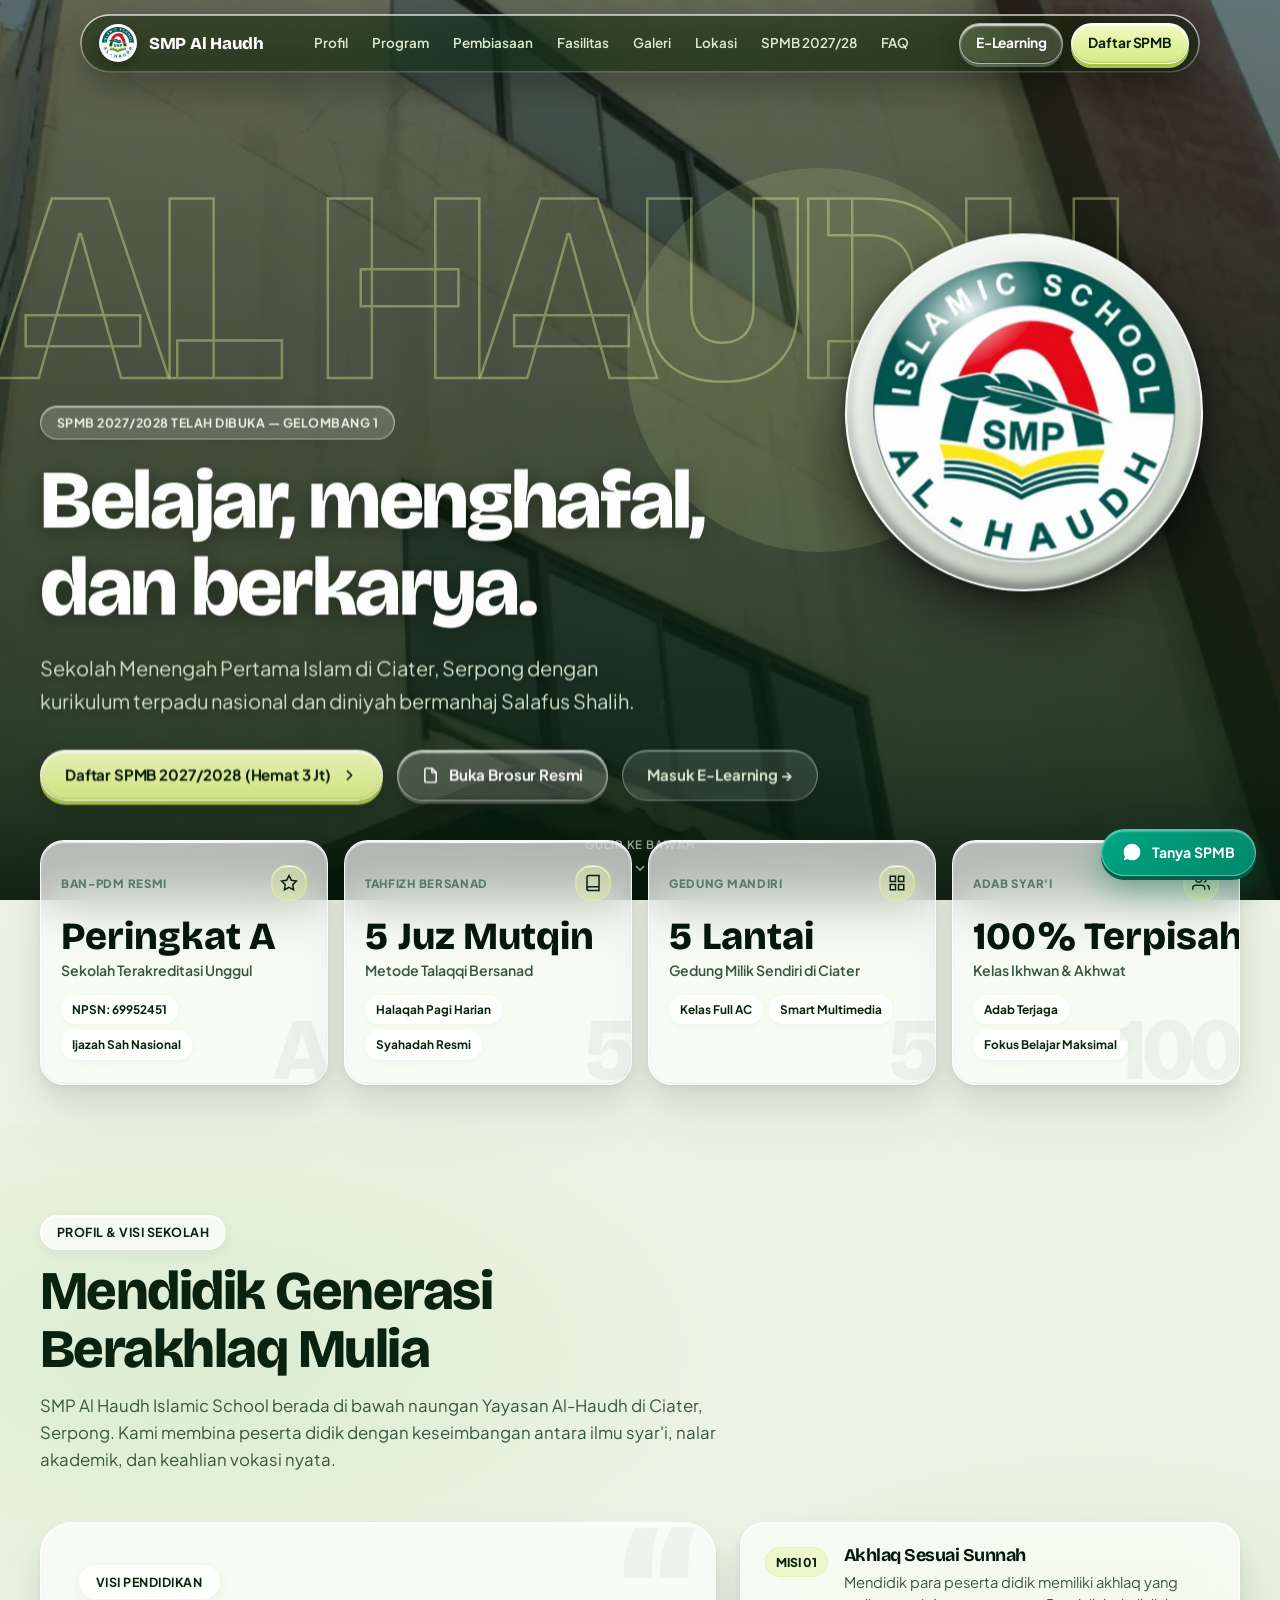
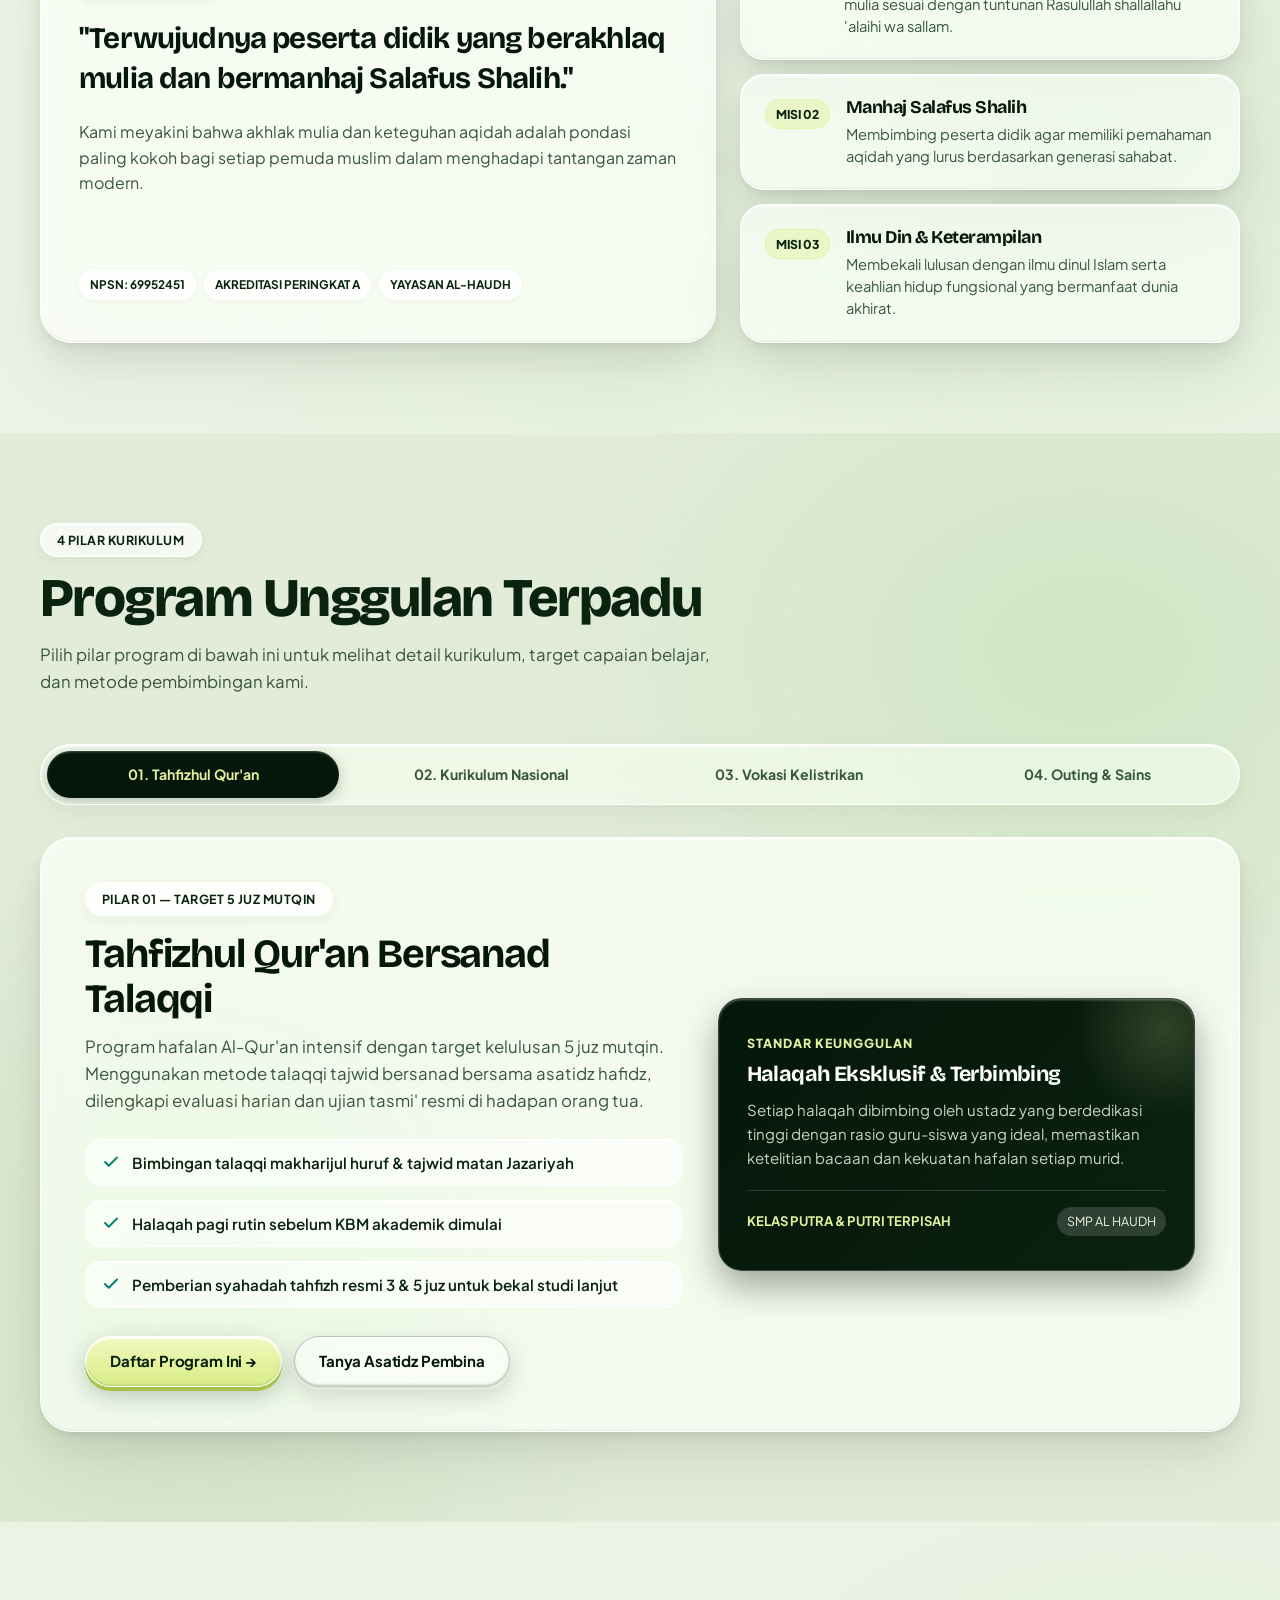
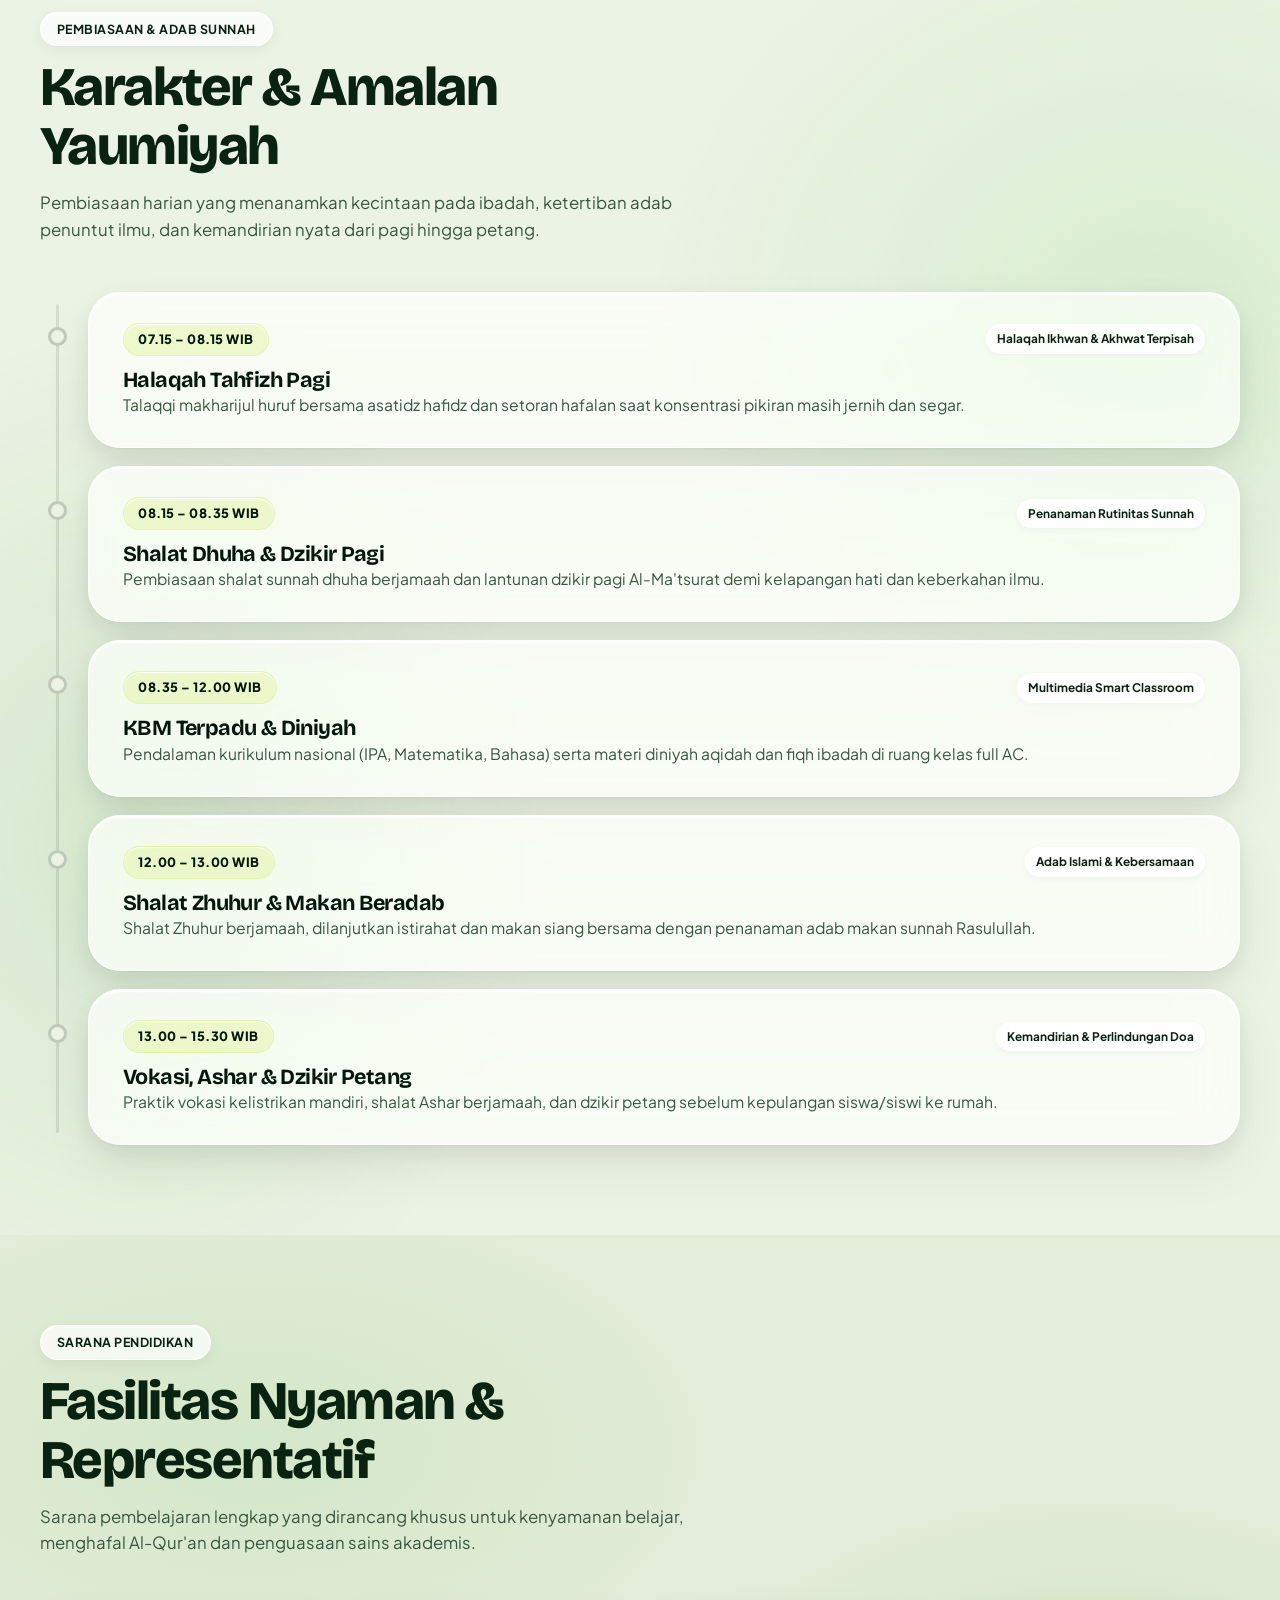
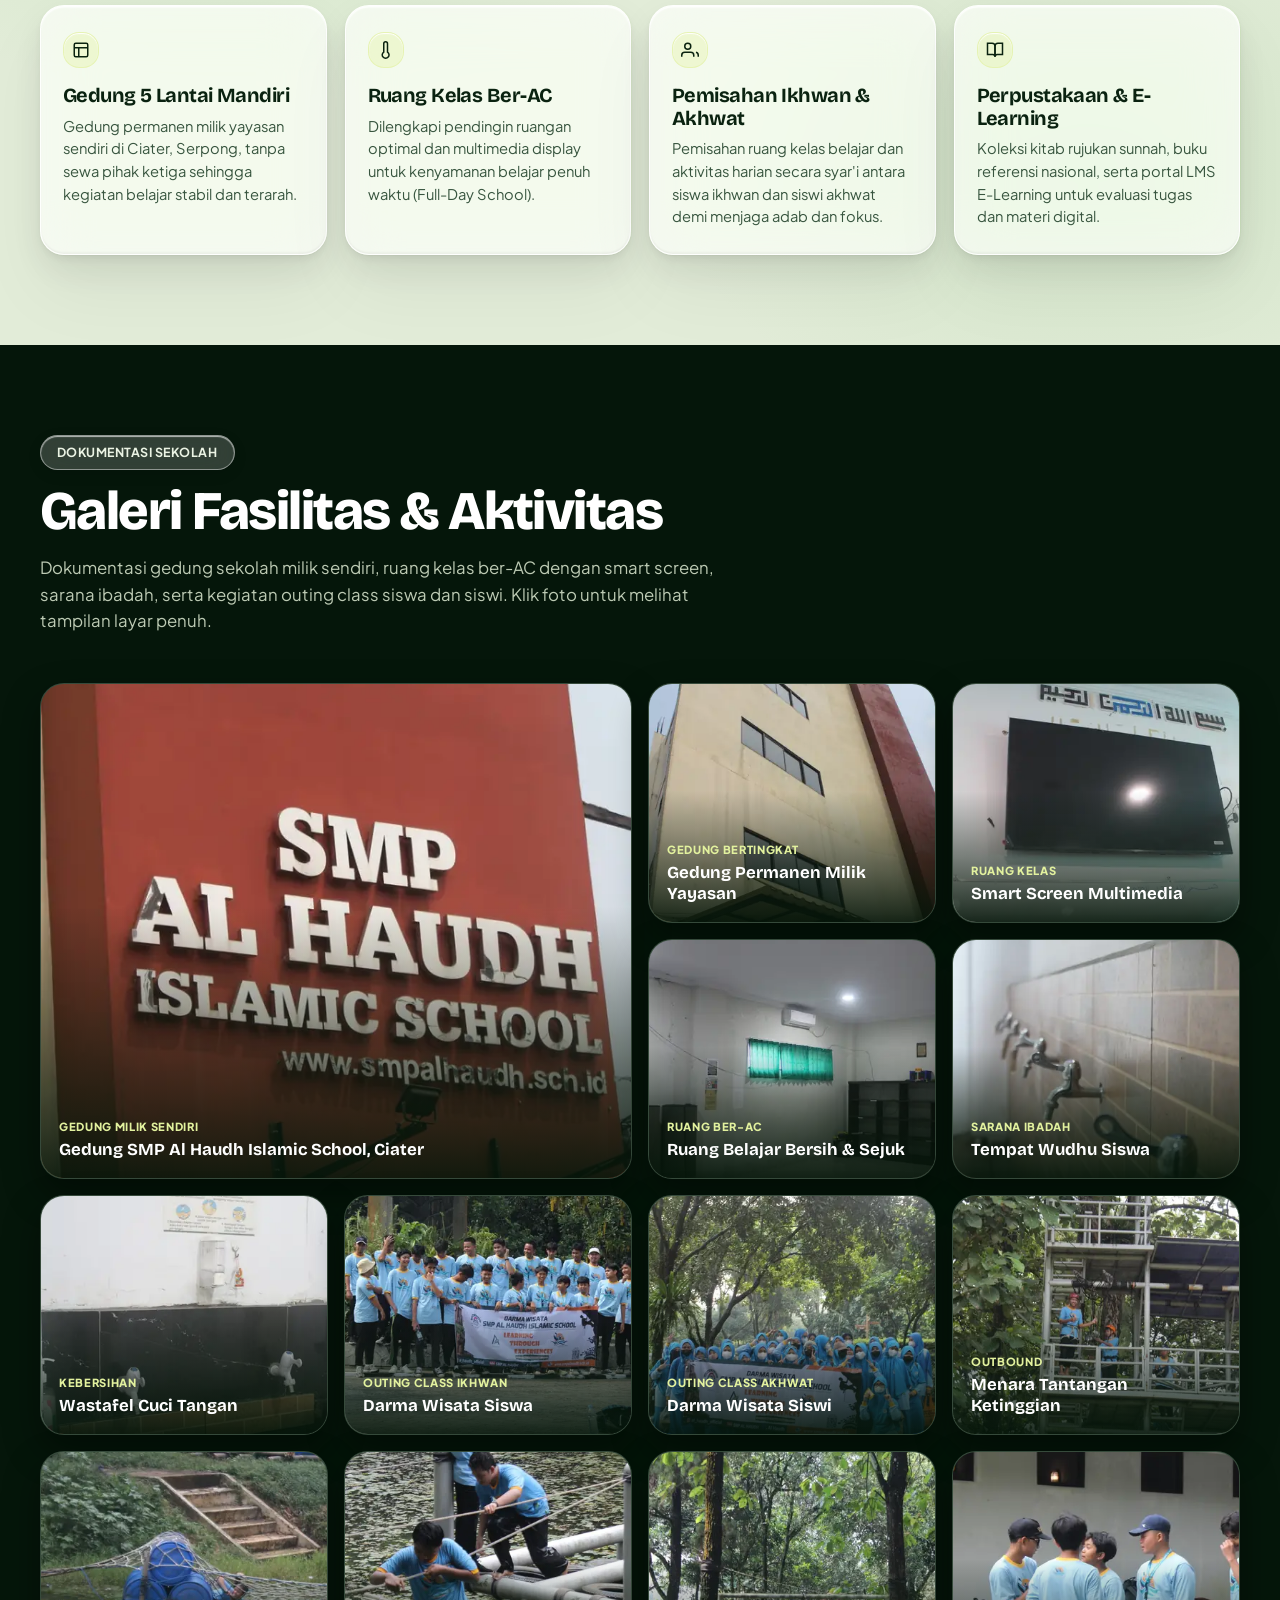
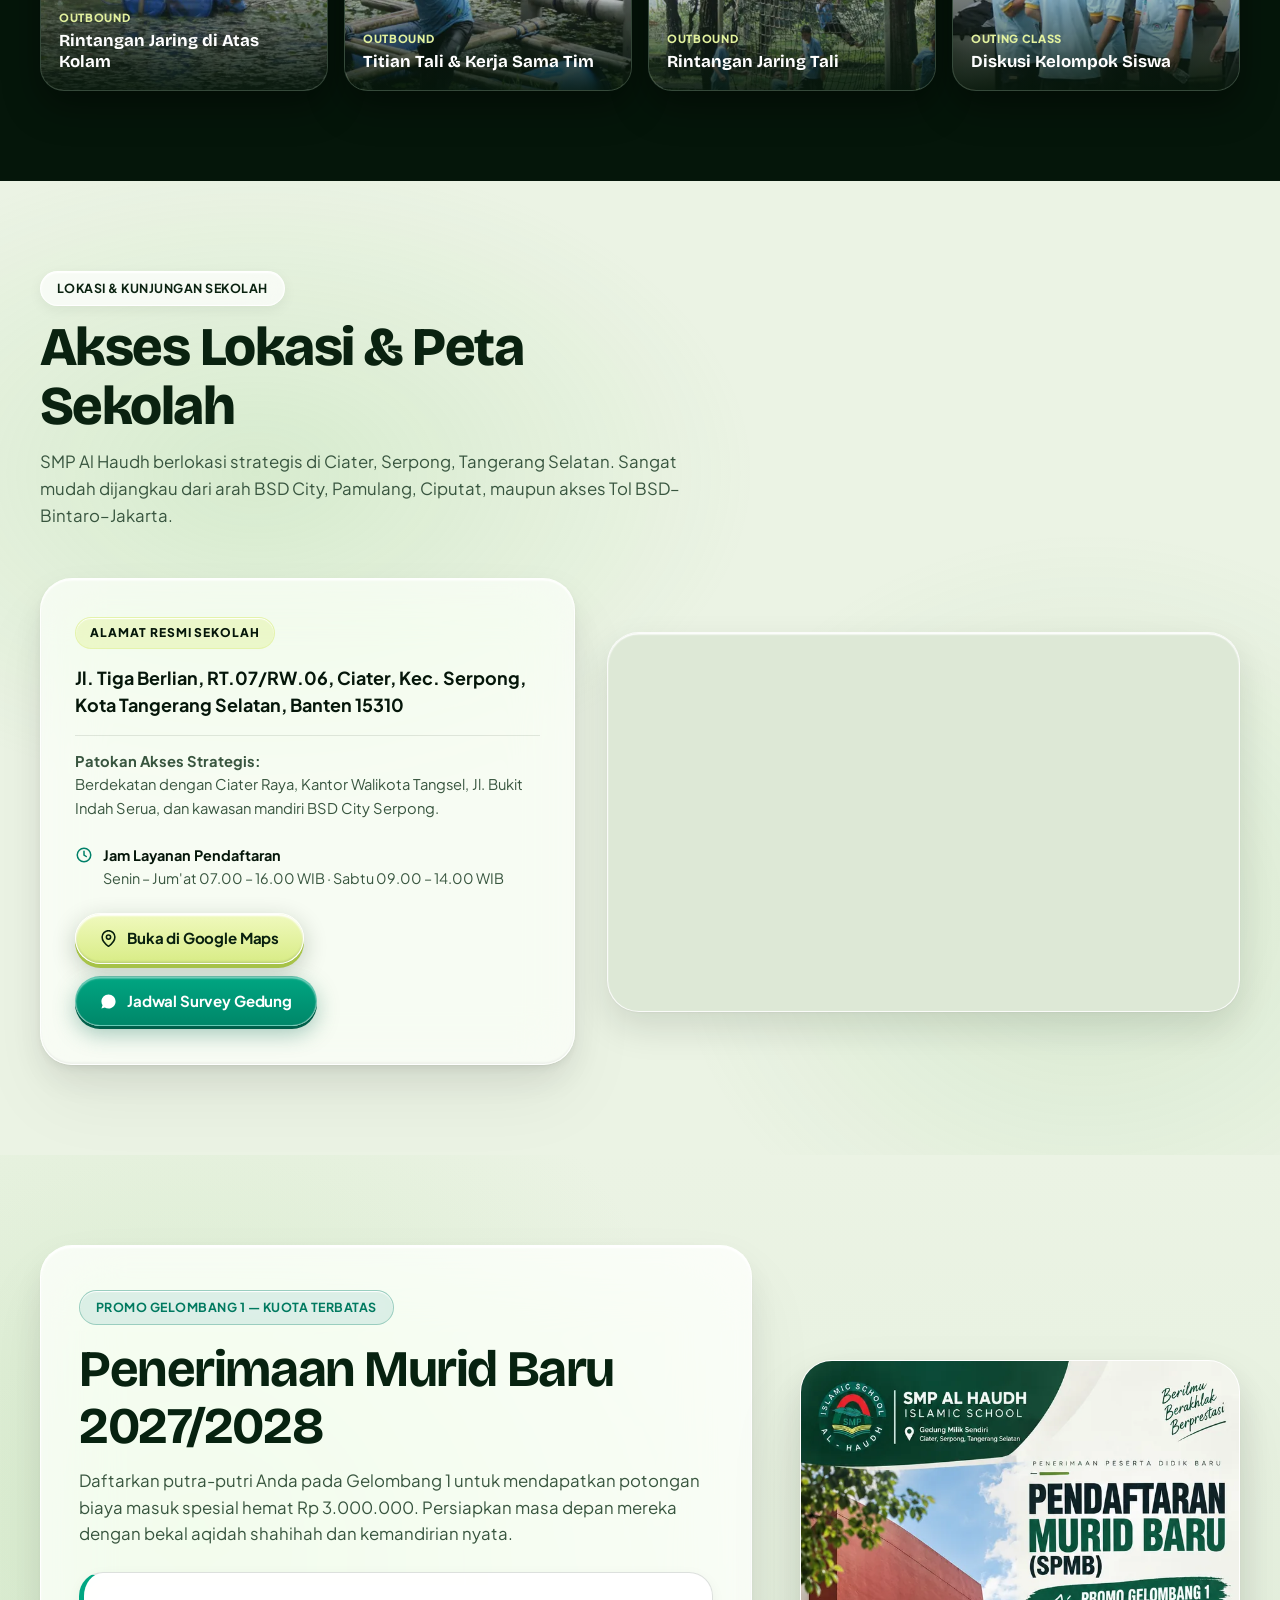
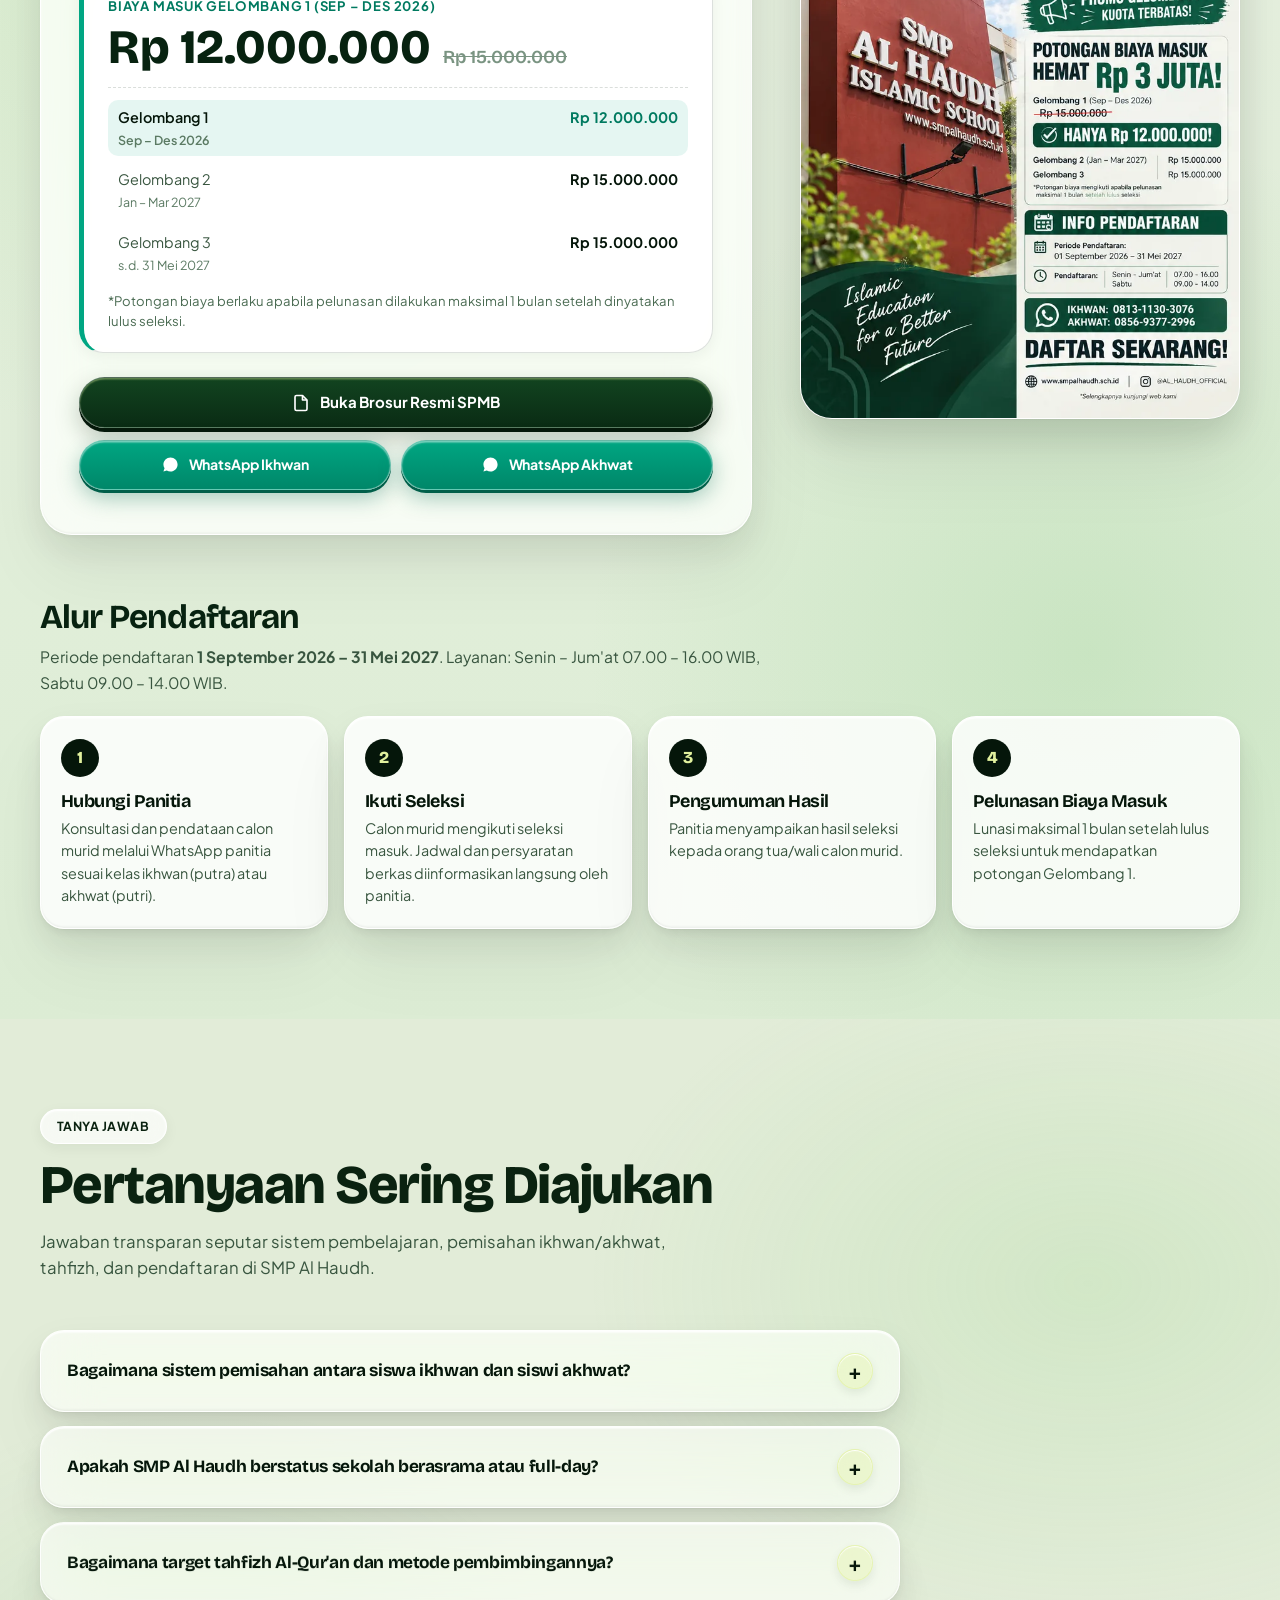
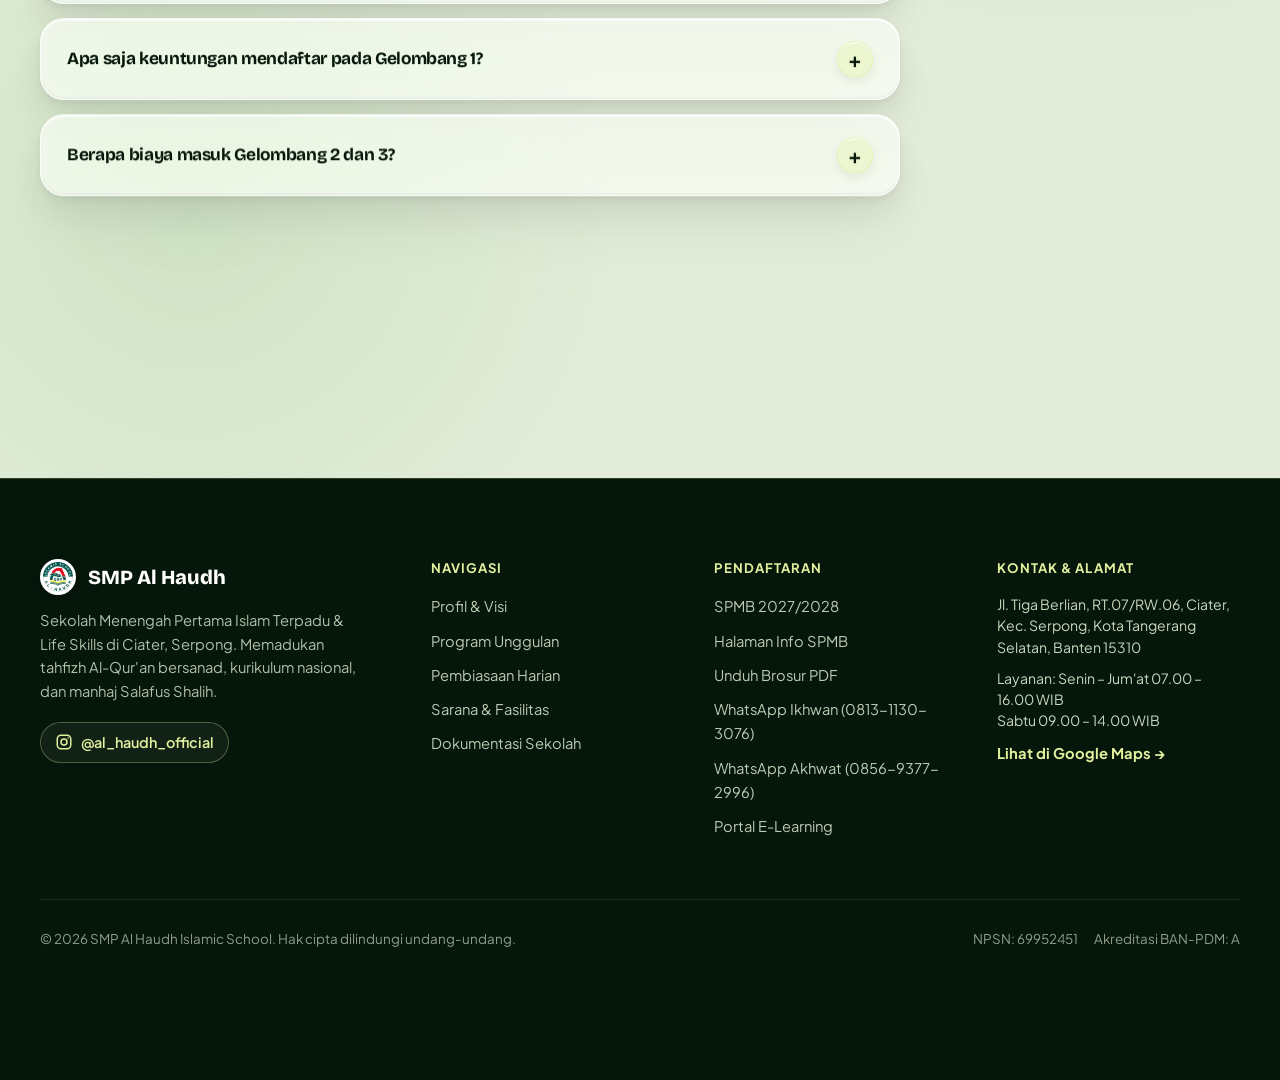
==== commit 89ca9845: "Sederhanakan animasi pembuka: bulatan ke samping + AL HAUDH - Animasi sebelumnya dihapus seluruhnya " ====
--- a/index.html
+++ b/index.html
@@ -38,7 +38,7 @@
     href="https://fonts.googleapis.com/css2?family=Bricolage+Grotesque:opsz,wght@12..96,600;12..96,700;12..96,800&family=Plus+Jakarta+Sans:wght@500;600;700;800&display=swap"
     rel="stylesheet">
 
-  <link rel="stylesheet" href="style.css?v=10">
+  <link rel="stylesheet" href="style.css?v=11">
 
   <!-- Animasi pembuka hanya tampil sekali per sesi & dilewati bila pengguna memilih kurangi animasi.
        Tambahkan ?intro di URL untuk memaksa animasi tampil lagi (berguna saat mengetes). -->
@@ -146,27 +146,14 @@
 
   <!-- =========================================================================
        0. WELCOMING ANIMATION (GSAP) — hanya kunjungan pertama per sesi, bisa dilewati
-          (klik / tombol apa pun). Tanpa GSAP → versi CSS sederhana.
-          Alur: logo muncul di layar terang → bulatan logo membesar memenuhi layar →
-          logo mengecil & tulisan "AL HAUDH" keluar dari balik bulatan →
-          panel hijau turun dengan tepi melengkung, website tampil.
+          (klik / tombol apa pun / scroll). Tanpa GSAP → versi CSS sederhana.
+          Alur: bulatan muncul → bergeser lurus ke samping sambil "AL HAUDH" terbuka →
+          latar memudar & bulatan pindah ke hero, lalu terus melayang di sana.
        ========================================================================= -->
   <div id="app-preloader" aria-hidden="true">
     <div class="pl-bg"></div>
-    <div class="pl-wave"></div>
-    <div class="pl-disc"></div>
-    <div class="pl-band"></div>
-    <div class="pl-exit"></div>
-
-    <div class="pl-brand">
-      <div class="pl-mark">
-        <img class="pl-logo-color" src="img/logo-300.webp" alt="" width="300" height="300" fetchpriority="high">
-        <img class="pl-logo-white" src="img/logo-white-300.webp" alt="" width="300" height="300">
-      </div>
-      <div class="pl-wrap"><span class="pl-wordmark">AL HAUDH</span></div>
-    </div>
-
-    <button type="button" class="pl-skip" tabindex="-1">Lewati</button>
+    <span class="pl-dot"></span>
+    <span class="pl-text">AL HAUDH</span>
   </div>
 
   <!-- =========================================================================
@@ -240,6 +227,8 @@
          ========================================================================= -->
     <section class="hero" id="beranda">
       <div class="hero-parallax-bg" aria-hidden="true"></div>
+      <!-- Bulatan dari animasi pembuka: terus melayang pelan di belakang konten -->
+      <div class="hero-circle" aria-hidden="true"></div>
       <div class="hero-architectural-title" aria-hidden="true">AL HAUDH</div>
 
       <div class="orb o1" aria-hidden="true">
@@ -1212,7 +1201,7 @@
   <!-- GSAP + ScrollTrigger (disimpan lokal di /vendor, tanpa CDN pihak ketiga) -->
   <script src="vendor/gsap.min.js" defer></script>
   <script src="vendor/ScrollTrigger.min.js" defer></script>
-  <script src="script.js?v=10" defer></script>
+  <script src="script.js?v=11" defer></script>
 </body>
 
 </html>
--- a/style.css
+++ b/style.css
@@ -99,19 +99,14 @@
 }
 
 /* =========================================================================
-   0. WELCOMING ANIMATION (digerakkan GSAP di script.js)
-   Alur: logo di layar terang → bulatan membesar memenuhi layar → logo mengecil &
-   tulisan "AL HAUDH" keluar dari balik bulatan → panel hijau turun, website tampil.
-   - State awal di bawah = "belum muncul"; GSAP menganimasikan ke state akhir.
-   - .pl-static = versi tanpa GSAP (langsung state akhir); .lift-up = keluar via CSS.
+   0. WELCOMING ANIMATION (digerakkan GSAP di script.js) — sederhana & linear:
+   bulatan muncul → bergeser ke samping sambil "AL HAUDH" terbuka →
+   latar memudar, bulatan pindah ke hero (.hero-circle) dan terus melayang.
    ========================================================================= */
 #app-preloader {
-  --pl-green: #0A2410;
   position: fixed;
   inset: 0;
   z-index: 999999;
-  display: grid;
-  place-items: center;
   overflow: hidden;
   cursor: pointer;
   /* pengaman: bila JavaScript gagal total, tirai tetap hilang setelah 6 detik */
@@ -134,140 +129,85 @@
   to { overflow: auto; }
 }
 
-/* --- Latar terang di awal --- */
 .pl-bg {
   position: absolute;
   inset: 0;
-  background: radial-gradient(circle at 50% 46%, #FFFFFF 0%, #F1F7EA 62%, #E4EEDA 100%);
-}
-
-/* --- Bulatan yang membesar dari logo (diskalakan → ringan, berjalan di GPU) --- */
-.pl-wave,
-.pl-disc {
+  background: var(--forest-800);
+}
+
+/* Ukuran elemen = ukuran akhir bulatan di hero; saat intro tampil diperkecil (scale)
+   supaya tetap tajam ketika membesar. */
+.pl-dot {
   position: absolute;
   left: 50%;
   top: 50%;
-  width: 150vmax;
-  height: 150vmax;
-  margin: -75vmax 0 0 -75vmax;
+  width: 300px;
+  height: 300px;
+  margin: -150px 0 0 -150px; /* dipusatkan lewat margin (JS menyesuaikan), bukan translate */
   border-radius: 50%;
+  background: var(--accent-lime);
   transform: scale(0);
 }
 
-.pl-wave {
-  background: #4E9A63; /* hijau lebih terang, memimpin di depan */
-}
-
-.pl-disc {
-  background: var(--pl-green);
-}
-
-/* --- Panel keluar: tepi atas melengkung (kubah), turun ke bawah --- */
-.pl-band,
-.pl-exit {
+/* Catatan: jangan pakai properti CSS `translate` pada elemen yang digerakkan GSAP —
+   GSAP menggabungkannya ke transform dan persentasenya bisa hilang (terjadi di HP). */
+.pl-text {
   position: absolute;
-  left: -10%;
-  right: -10%;
-  top: -20vh;
-  height: 120vh;
-  border-radius: 50% 50% 0 0 / 20vh 20vh 0 0;
+  left: 50%;
+  top: 50%;
+  transform: translate(-50%, -50%);
+  font: 800 clamp(2.6rem, 8vw, 5rem) / 1 var(--font-display);
+  letter-spacing: -0.02em;
+  color: #FFFFFF;
+  white-space: nowrap;
+  clip-path: inset(0 100% 0 0);
+}
+
+/* Tanpa GSAP: tulisan langsung tampil, lalu tirai memudar */
+#app-preloader.pl-static .pl-text { clip-path: none; }
+#app-preloader.pl-static .pl-dot { display: none; }
+#app-preloader.lift-up {
   opacity: 0;
-}
-
-.pl-band {
-  background: #BFDDA0; /* pita hijau muda yang menyusul */
-}
-
-.pl-exit {
-  background: var(--pl-green);
-}
-
-/* --- Logo + tulisan --- */
-#app-preloader > .pl-brand {
-  grid-area: 1 / 1;
-}
-
-.pl-brand {
-  --E: clamp(96px, 24vmin, 150px); /* ukuran logo saat besar */
-  position: relative;
-  z-index: 4;
-  display: flex;
-  align-items: center;
   pointer-events: none;
-  user-select: none;
-}
-
-.pl-mark {
-  position: relative;
-  flex-shrink: 0;
-  width: var(--E);
-  height: var(--E);
-  opacity: 0;
-  transform: scale(0.5);
-}
-
-.pl-mark img {
+  transition: opacity 0.6s ease;
+}
+
+/* =========================================================================
+   Bulatan di hero: kelanjutan bulatan intro, melayang pelan di belakang konten
+   (gerakan digerakkan GSAP; animasi CSS di bawah hanya cadangan tanpa GSAP)
+   ========================================================================= */
+.hero-circle {
+  --hc: clamp(240px, 30vw, 430px);
   position: absolute;
-  inset: 0;
-  width: 100%;
-  height: 100%;
-  object-fit: contain;
-}
-
-.pl-logo-color {
-  filter: drop-shadow(0 12px 26px rgba(10, 34, 15, 0.22));
-}
-
-.pl-logo-white {
-  opacity: 0;
-}
-
-.pl-wrap {
-  display: flex; /* flex: tulisan tetap selebar aslinya walau wadahnya 0 → bisa diukur */
-  overflow: hidden;
-  width: 0;
-}
-
-.pl-wordmark {
-  display: block;
-  padding: 0.08em 0.06em 0.1em 0.32em;
-  white-space: nowrap;
-  font: 800 calc(var(--E) * 0.42) / 1 var(--font-display);
-  letter-spacing: -0.01em;
-  color: #FFFFFF;
-}
-
-.pl-skip {
-  position: absolute;
-  z-index: 5;
-  right: max(18px, env(safe-area-inset-right));
-  bottom: max(18px, env(safe-area-inset-bottom));
-  padding: 8px 16px;
-  border-radius: 999px;
-  border: 1px solid rgba(255, 255, 255, 0.3);
-  background: rgba(10, 34, 16, 0.55);
-  color: #FFFFFF;
-  font: 600 0.78rem var(--font-body);
-  letter-spacing: 0.06em;
-  opacity: 0;
-}
-
-.pl-skip:hover {
-  background: rgba(10, 34, 16, 0.8);
-}
-
-/* --- Versi tanpa GSAP: langsung state akhir, keluar dengan transisi CSS --- */
-#app-preloader.pl-static .pl-bg { opacity: 0; }
-#app-preloader.pl-static .pl-disc { transform: none; }
-#app-preloader.pl-static .pl-mark { opacity: 1; transform: none; width: calc(var(--E) * 0.46); height: calc(var(--E) * 0.46); }
-#app-preloader.pl-static .pl-logo-color { opacity: 0; }
-#app-preloader.pl-static .pl-logo-white { opacity: 1; }
-#app-preloader.pl-static .pl-wrap { width: auto; }
-
-#app-preloader.lift-up {
+  z-index: 2;
+  left: 64%;
+  top: 40%;
+  width: var(--hc);
+  height: var(--hc);
+  margin: calc(var(--hc) / -2) 0 0 calc(var(--hc) / -2); /* pusat di (left, top) tanpa translate */
+  border-radius: 50%;
+  background: var(--accent-lime);
+  opacity: 0.14;
   pointer-events: none;
-  transform: translateY(105%);
-  transition: transform 0.9s cubic-bezier(0.77, 0, 0.175, 1);
+  animation: heroCircleFloat 14s ease-in-out infinite;
+}
+
+@keyframes heroCircleFloat {
+  0%, 100% { transform: translate(0, 0); }
+  33% { transform: translate(4vw, -3vh); }
+  66% { transform: translate(-3vw, 3vh); }
+}
+
+@media (max-width: 580px) {
+  .hero-circle {
+    --hc: 62vw;
+    left: 74%;
+    top: 22%;
+  }
+}
+
+@media (prefers-reduced-motion: reduce) {
+  .hero-circle { animation: none; }
 }
 
 /* Ambient atmospheric background textures for glassmorphism refraction */
@@ -2518,3 +2458,6 @@
   .timeline-card { padding: 24px 22px; }
   .timeline-card::before { left: -32px; top: 28px; width: 17px; height: 17px; }
 }
+
+/* Pengaman: elemen yang sedang dianimasikan masuk tidak boleh melebarkan halaman di HP */
+main { overflow-x: clip; }
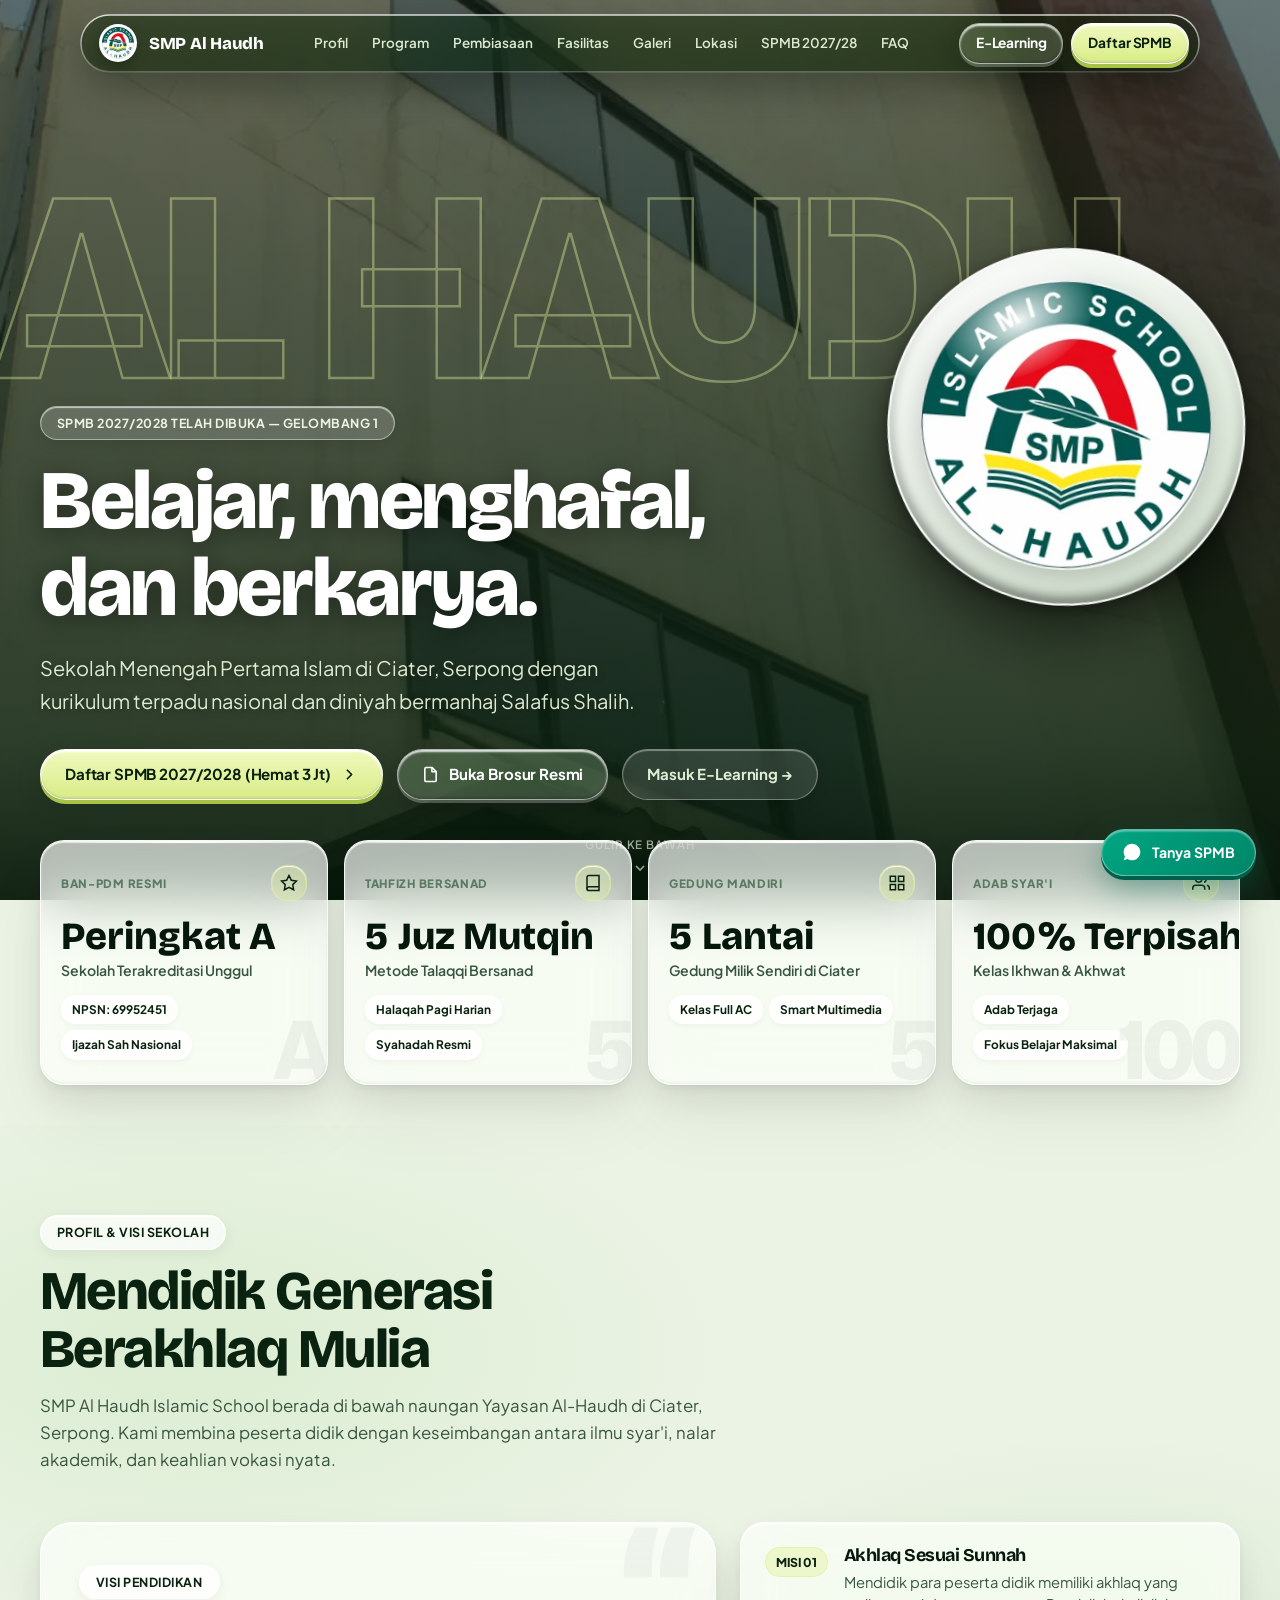
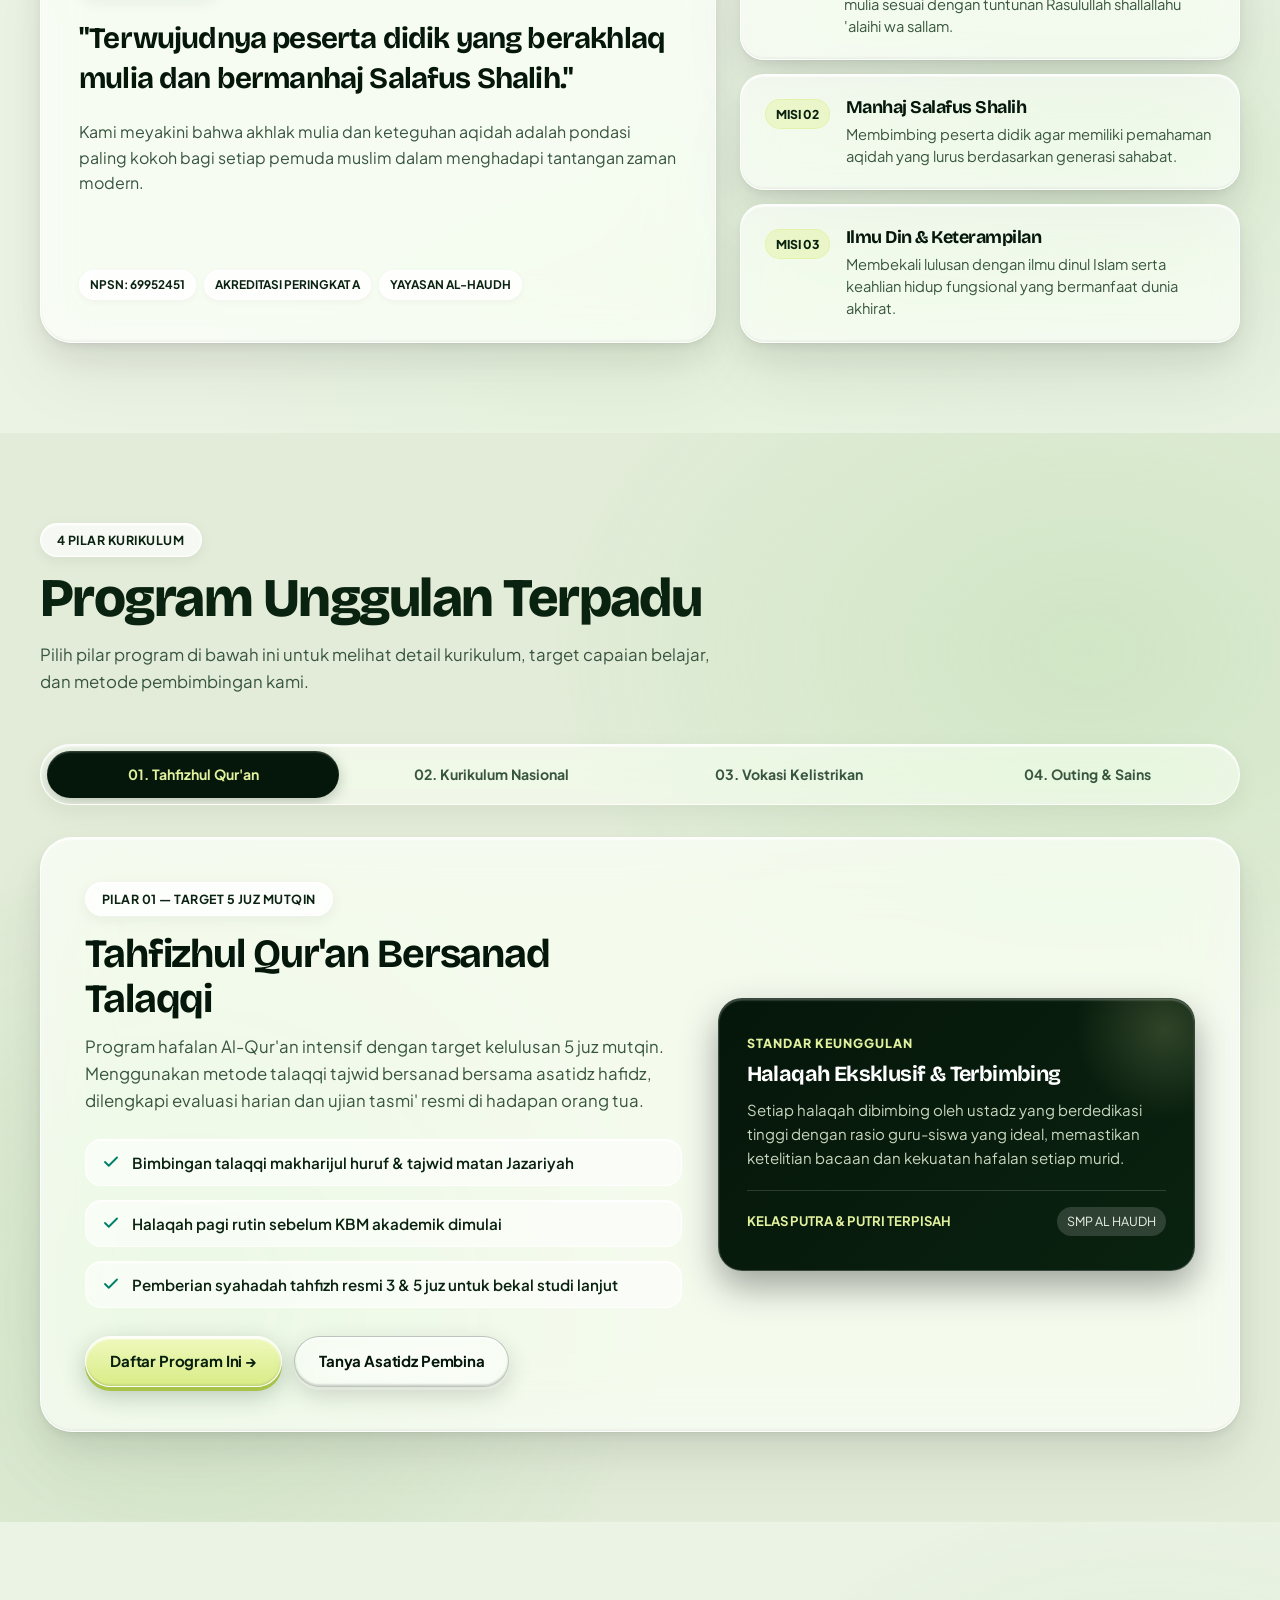
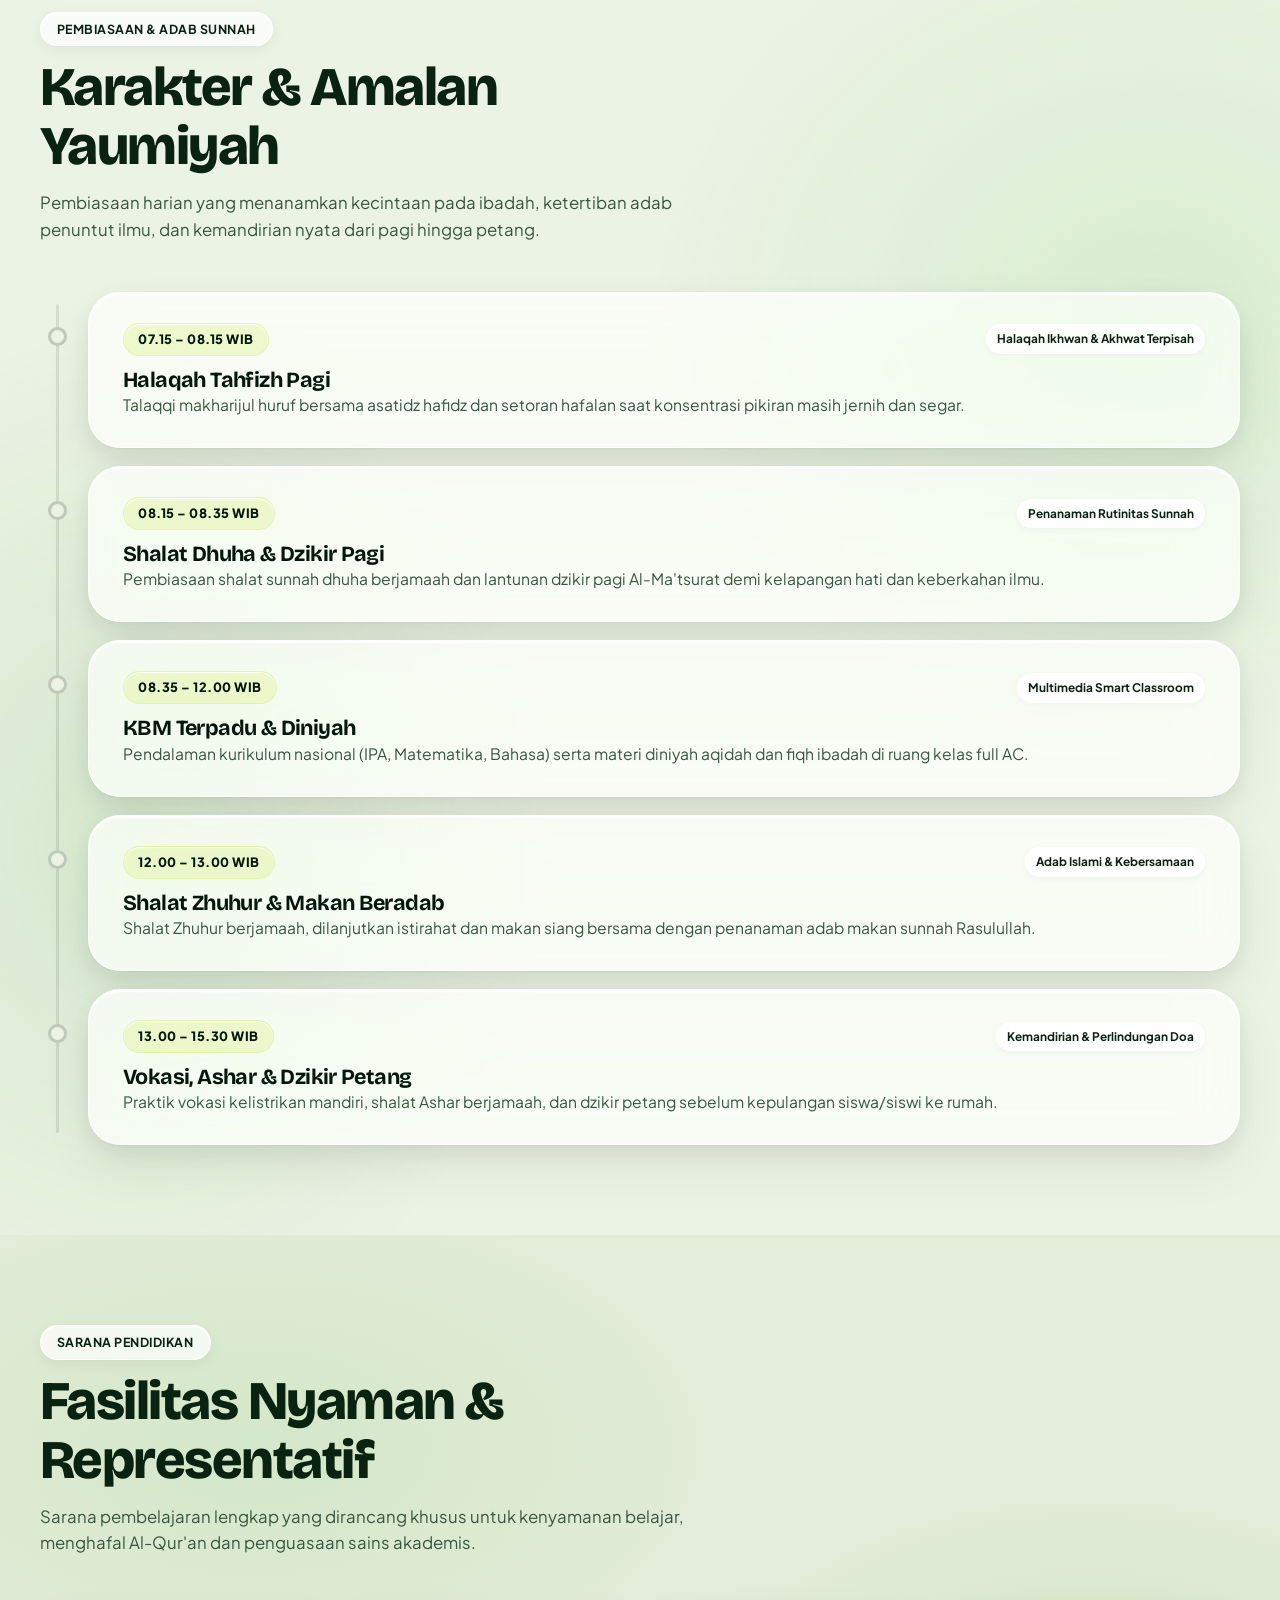
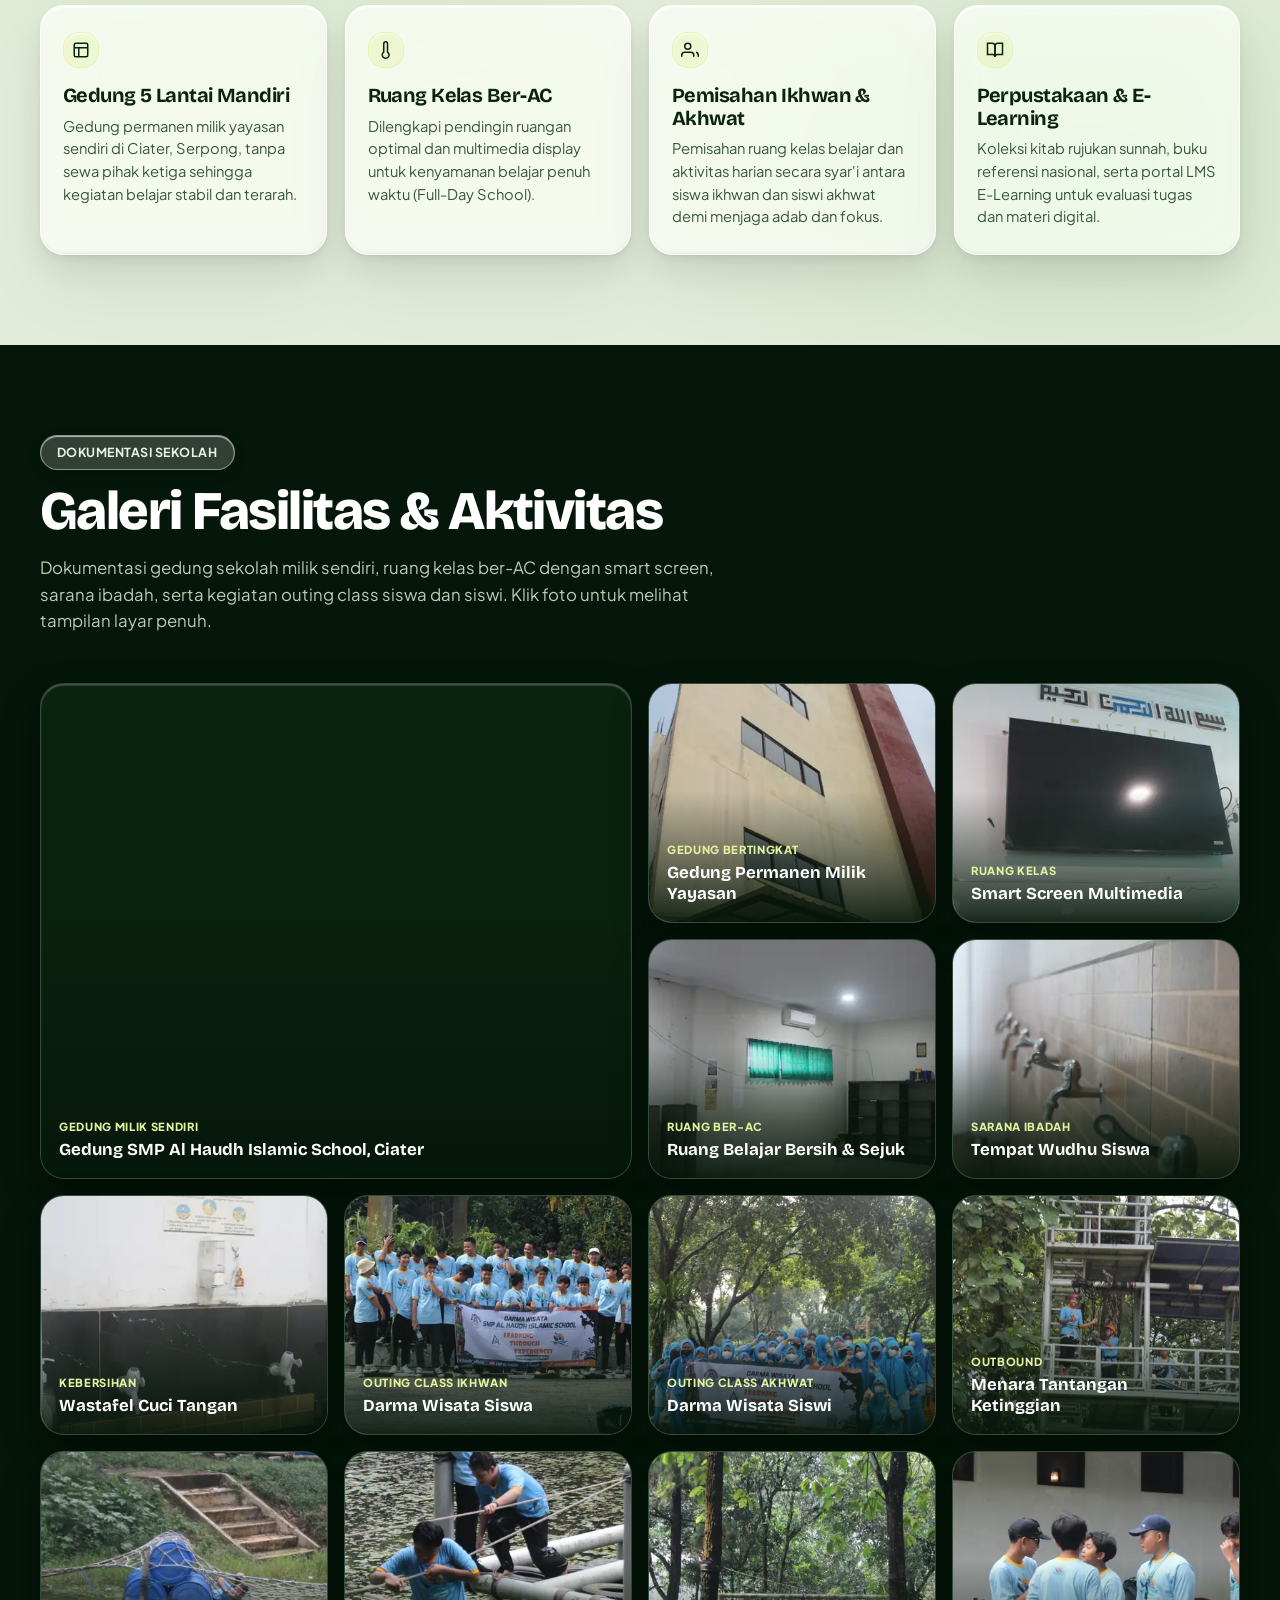
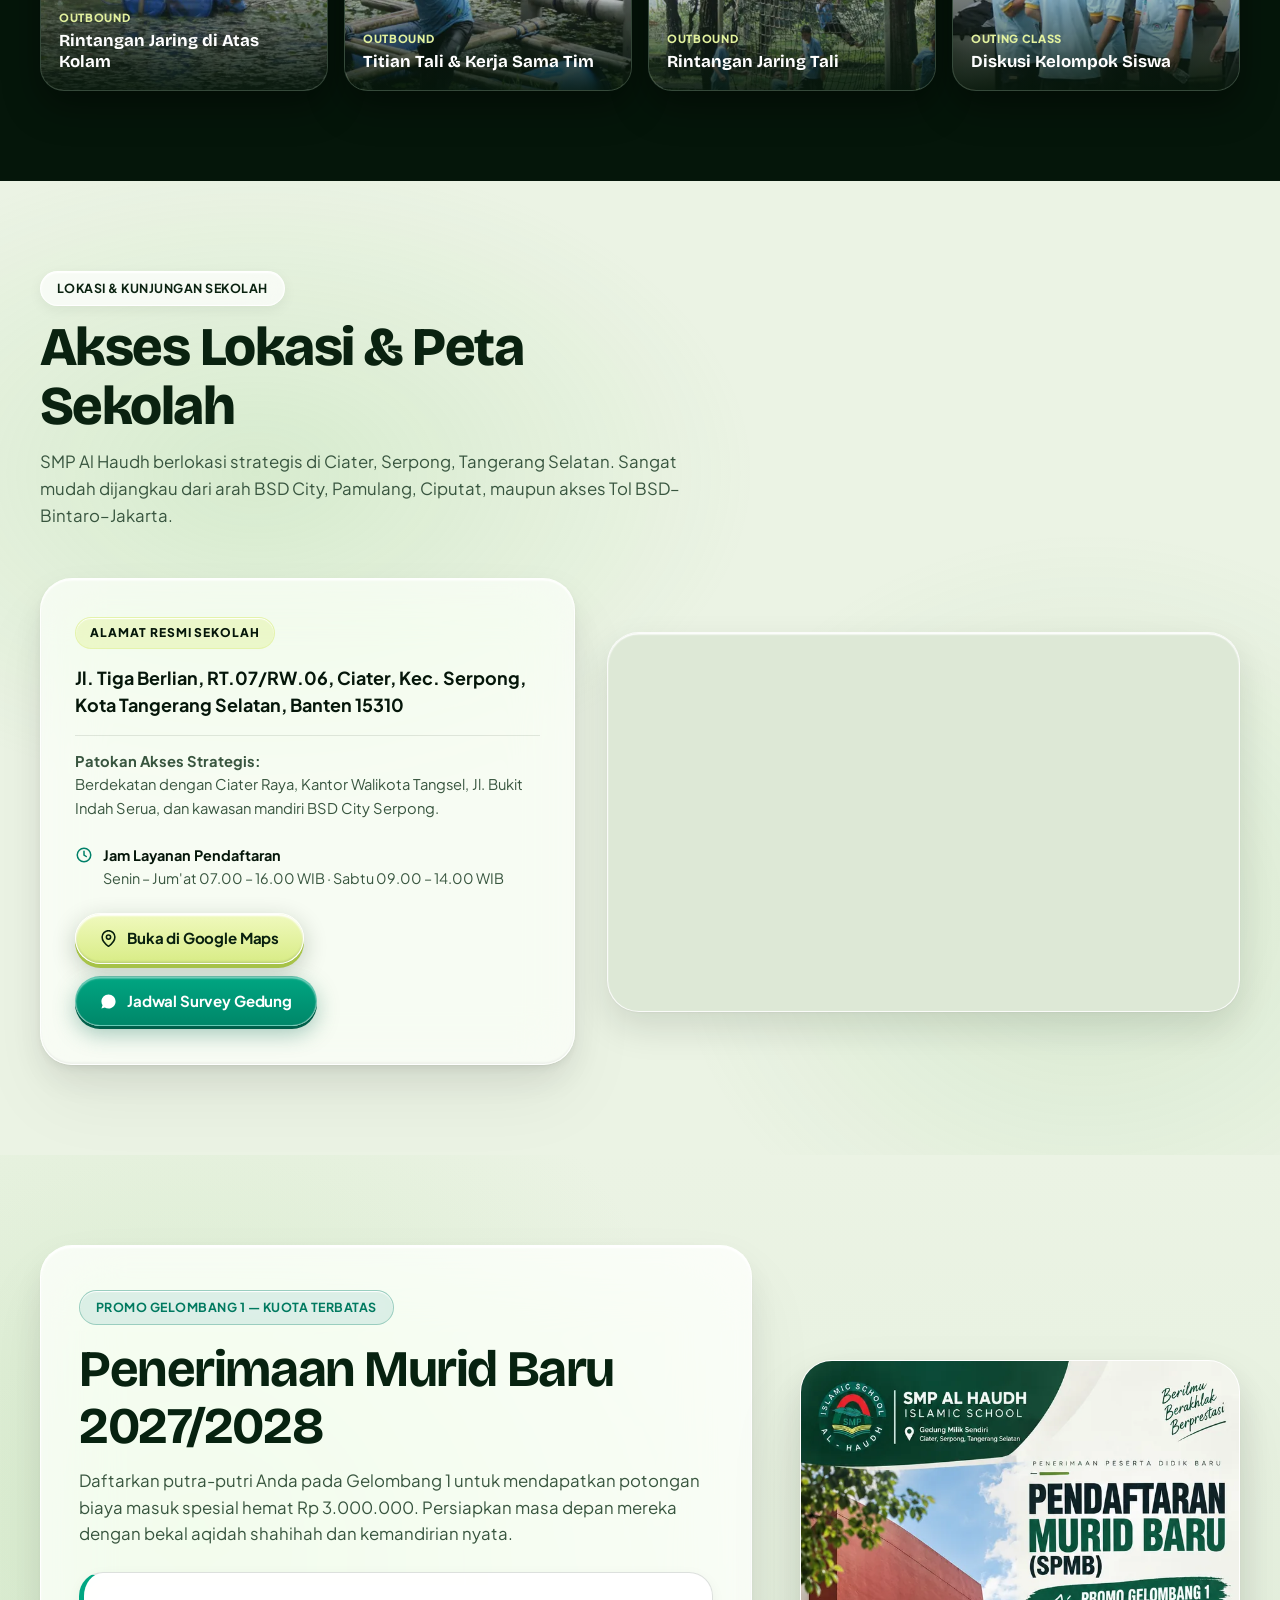
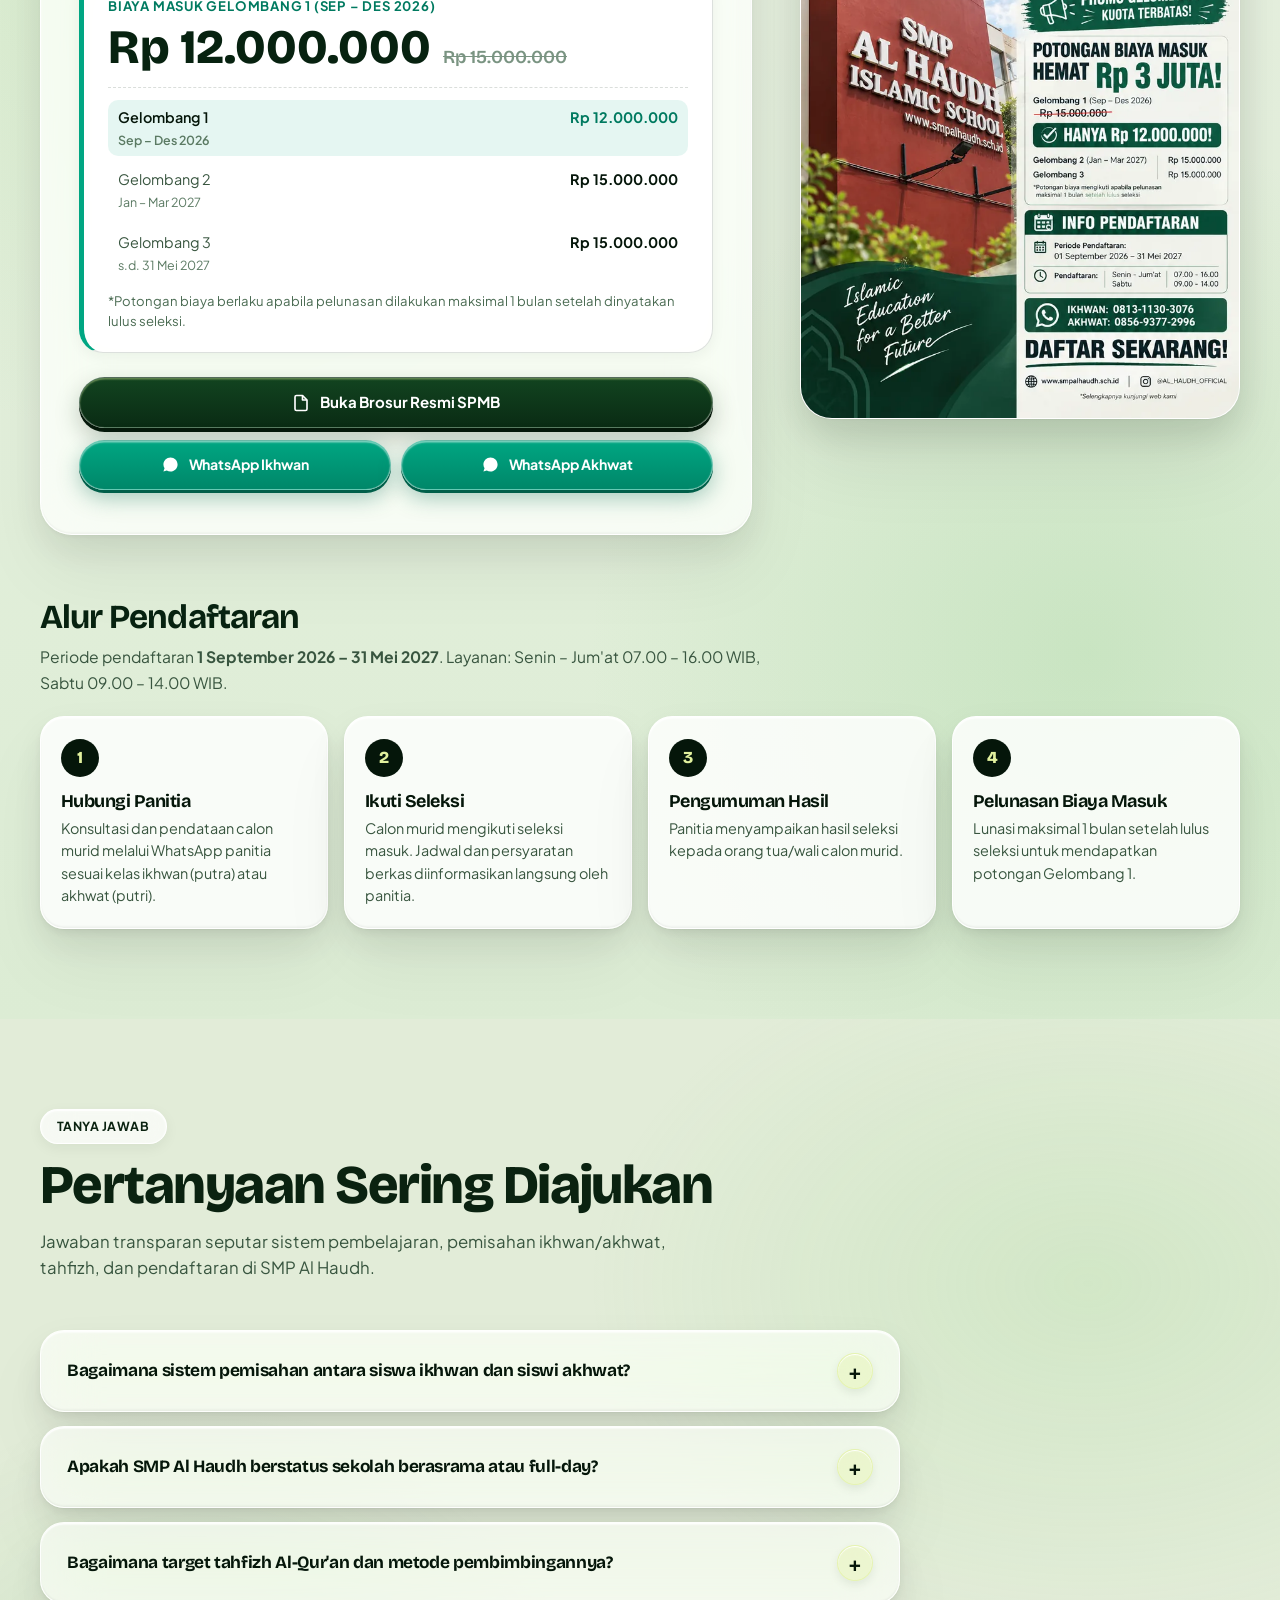
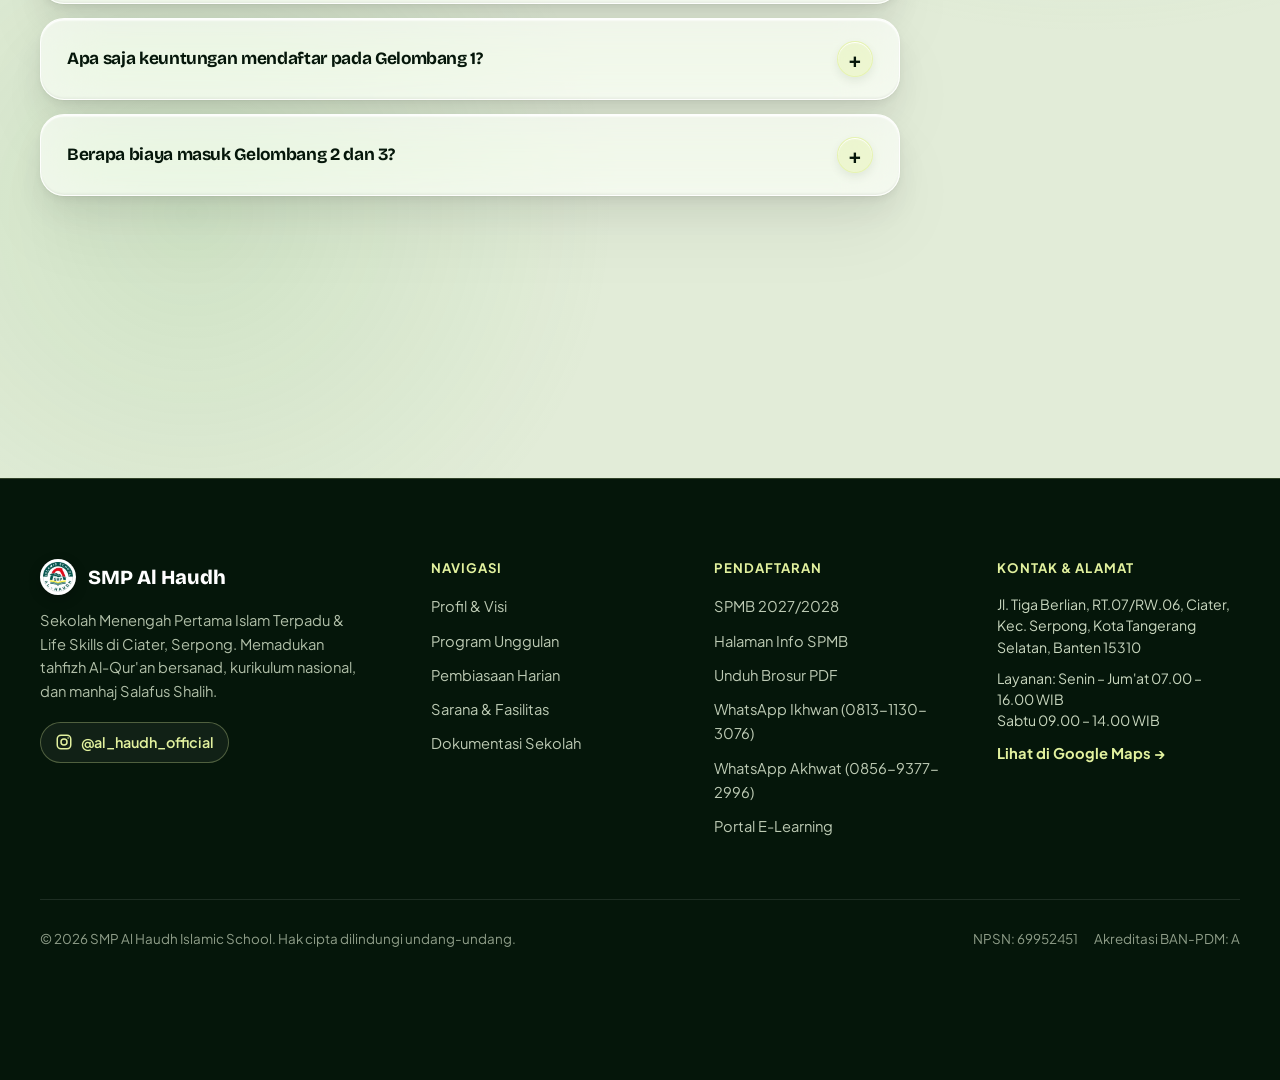
==== commit eccc77d0: "Bulatan intro berubah menjadi bola logo yang sudah ada - Hapus bulatan transparan baru (.hero-circle" ====
--- a/index.html
+++ b/index.html
@@ -38,7 +38,7 @@
     href="https://fonts.googleapis.com/css2?family=Bricolage+Grotesque:opsz,wght@12..96,600;12..96,700;12..96,800&family=Plus+Jakarta+Sans:wght@500;600;700;800&display=swap"
     rel="stylesheet">
 
-  <link rel="stylesheet" href="style.css?v=11">
+  <link rel="stylesheet" href="style.css?v=12">
 
   <!-- Animasi pembuka hanya tampil sekali per sesi & dilewati bila pengguna memilih kurangi animasi.
        Tambahkan ?intro di URL untuk memaksa animasi tampil lagi (berguna saat mengetes). -->
@@ -227,8 +227,6 @@
          ========================================================================= -->
     <section class="hero" id="beranda">
       <div class="hero-parallax-bg" aria-hidden="true"></div>
-      <!-- Bulatan dari animasi pembuka: terus melayang pelan di belakang konten -->
-      <div class="hero-circle" aria-hidden="true"></div>
       <div class="hero-architectural-title" aria-hidden="true">AL HAUDH</div>
 
       <div class="orb o1" aria-hidden="true">
@@ -1201,7 +1199,7 @@
   <!-- GSAP + ScrollTrigger (disimpan lokal di /vendor, tanpa CDN pihak ketiga) -->
   <script src="vendor/gsap.min.js" defer></script>
   <script src="vendor/ScrollTrigger.min.js" defer></script>
-  <script src="script.js?v=11" defer></script>
+  <script src="script.js?v=12" defer></script>
 </body>
 
 </html>
--- a/style.css
+++ b/style.css
@@ -101,7 +101,8 @@
 /* =========================================================================
    0. WELCOMING ANIMATION (digerakkan GSAP di script.js) — sederhana & linear:
    bulatan muncul → bergeser ke samping sambil "AL HAUDH" terbuka →
-   latar memudar, bulatan pindah ke hero (.hero-circle) dan terus melayang.
+   latar memudar, bulatan terbang & berubah menjadi bola logo di hero (.orb.o1),
+   yang lalu terus bergerak pelan.
    ========================================================================= */
 #app-preloader {
   position: fixed;
@@ -135,7 +136,7 @@
   background: var(--forest-800);
 }
 
-/* Ukuran elemen = ukuran akhir bulatan di hero; saat intro tampil diperkecil (scale)
+/* Ukuran elemen = ukuran bola logo di hero; saat intro tampil diperkecil (scale)
    supaya tetap tajam ketika membesar. */
 .pl-dot {
   position: absolute;
@@ -170,44 +171,6 @@
   opacity: 0;
   pointer-events: none;
   transition: opacity 0.6s ease;
-}
-
-/* =========================================================================
-   Bulatan di hero: kelanjutan bulatan intro, melayang pelan di belakang konten
-   (gerakan digerakkan GSAP; animasi CSS di bawah hanya cadangan tanpa GSAP)
-   ========================================================================= */
-.hero-circle {
-  --hc: clamp(240px, 30vw, 430px);
-  position: absolute;
-  z-index: 2;
-  left: 64%;
-  top: 40%;
-  width: var(--hc);
-  height: var(--hc);
-  margin: calc(var(--hc) / -2) 0 0 calc(var(--hc) / -2); /* pusat di (left, top) tanpa translate */
-  border-radius: 50%;
-  background: var(--accent-lime);
-  opacity: 0.14;
-  pointer-events: none;
-  animation: heroCircleFloat 14s ease-in-out infinite;
-}
-
-@keyframes heroCircleFloat {
-  0%, 100% { transform: translate(0, 0); }
-  33% { transform: translate(4vw, -3vh); }
-  66% { transform: translate(-3vw, 3vh); }
-}
-
-@media (max-width: 580px) {
-  .hero-circle {
-    --hc: 62vw;
-    left: 74%;
-    top: 22%;
-  }
-}
-
-@media (prefers-reduced-motion: reduce) {
-  .hero-circle { animation: none; }
 }
 
 /* Ambient atmospheric background textures for glassmorphism refraction */
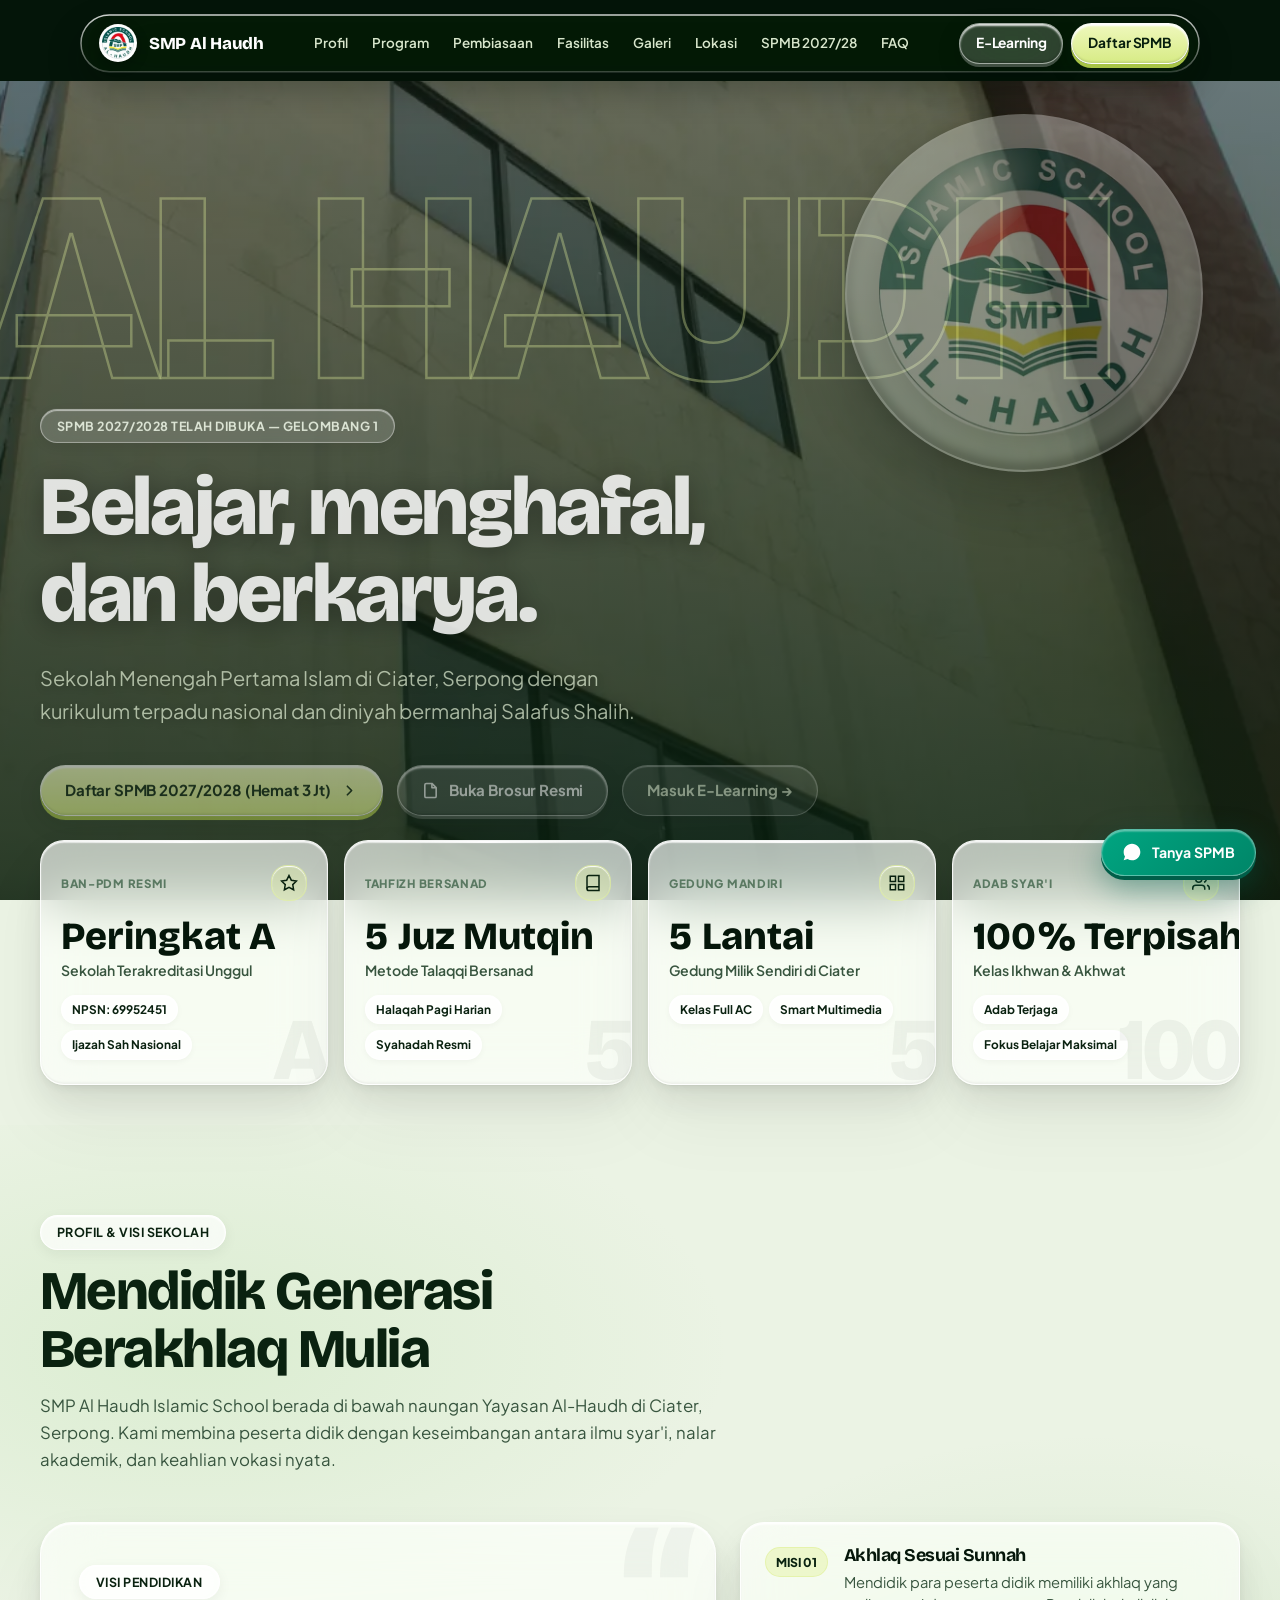
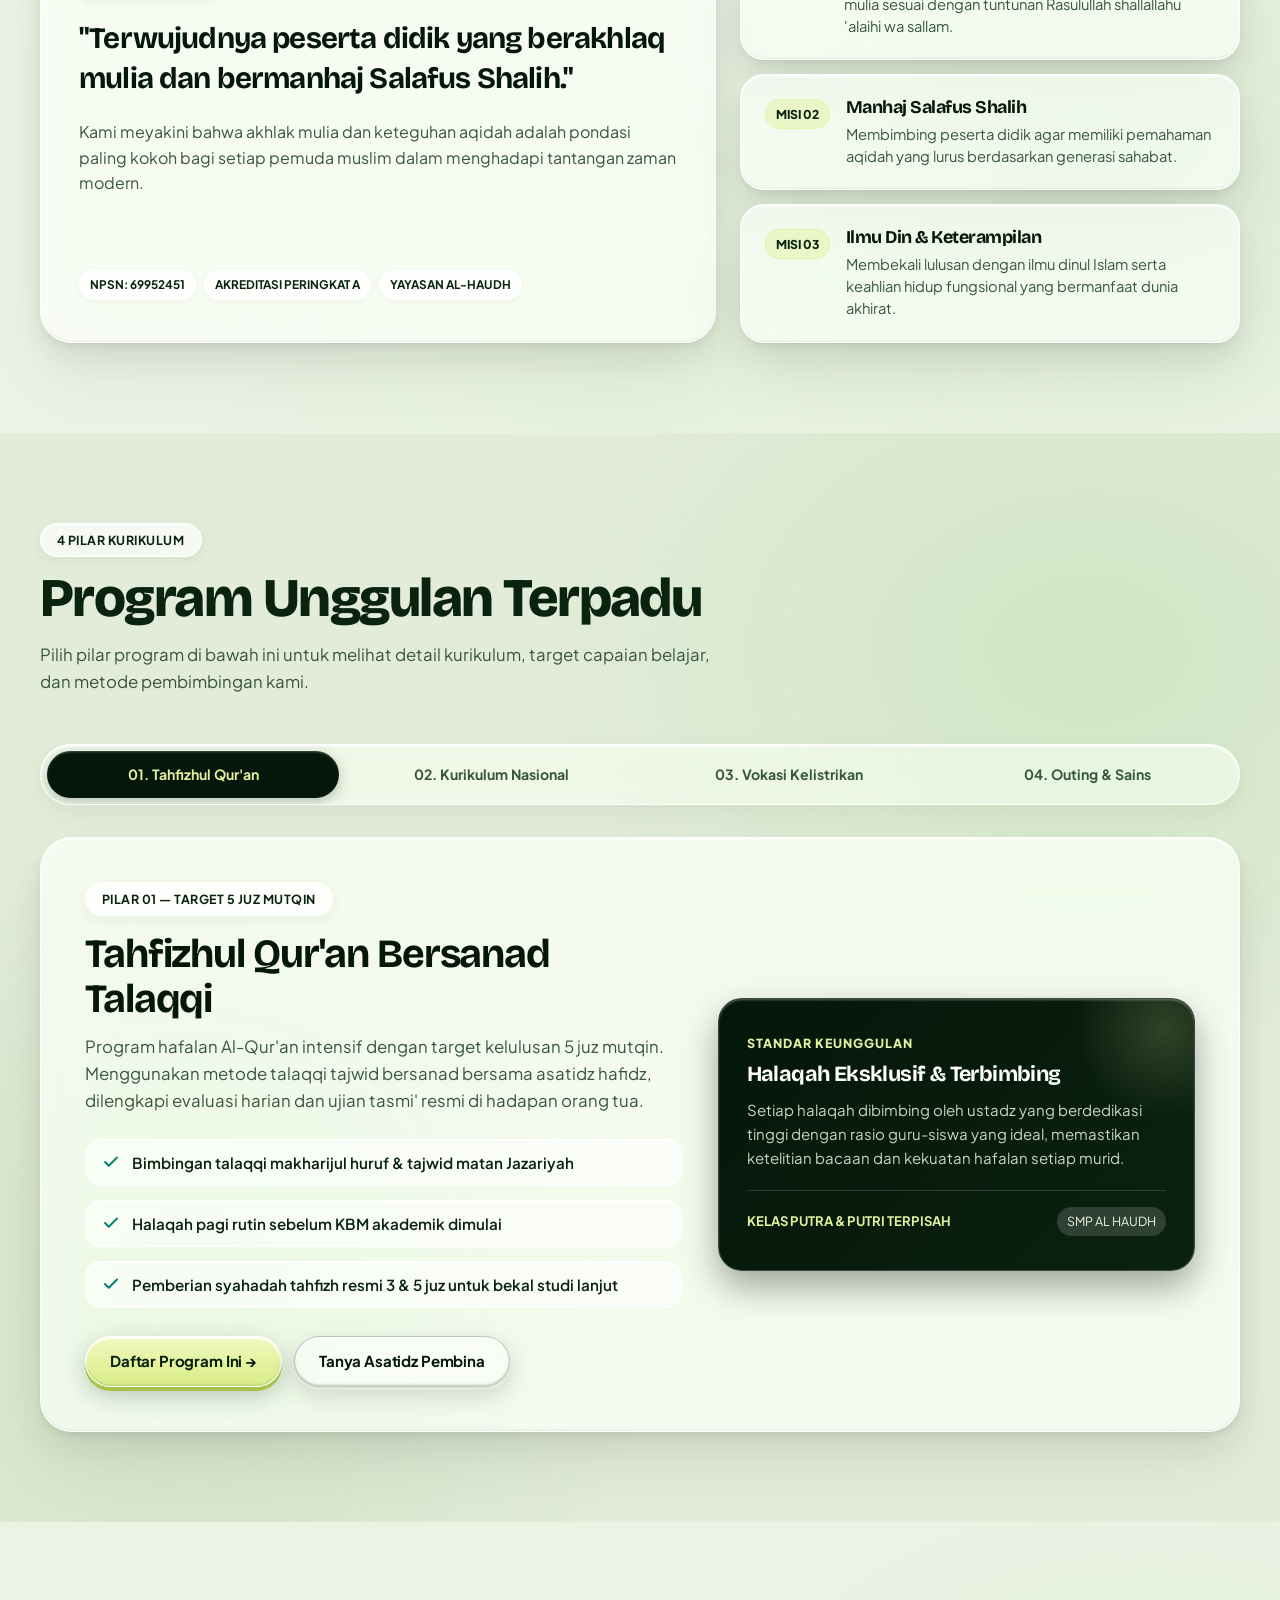
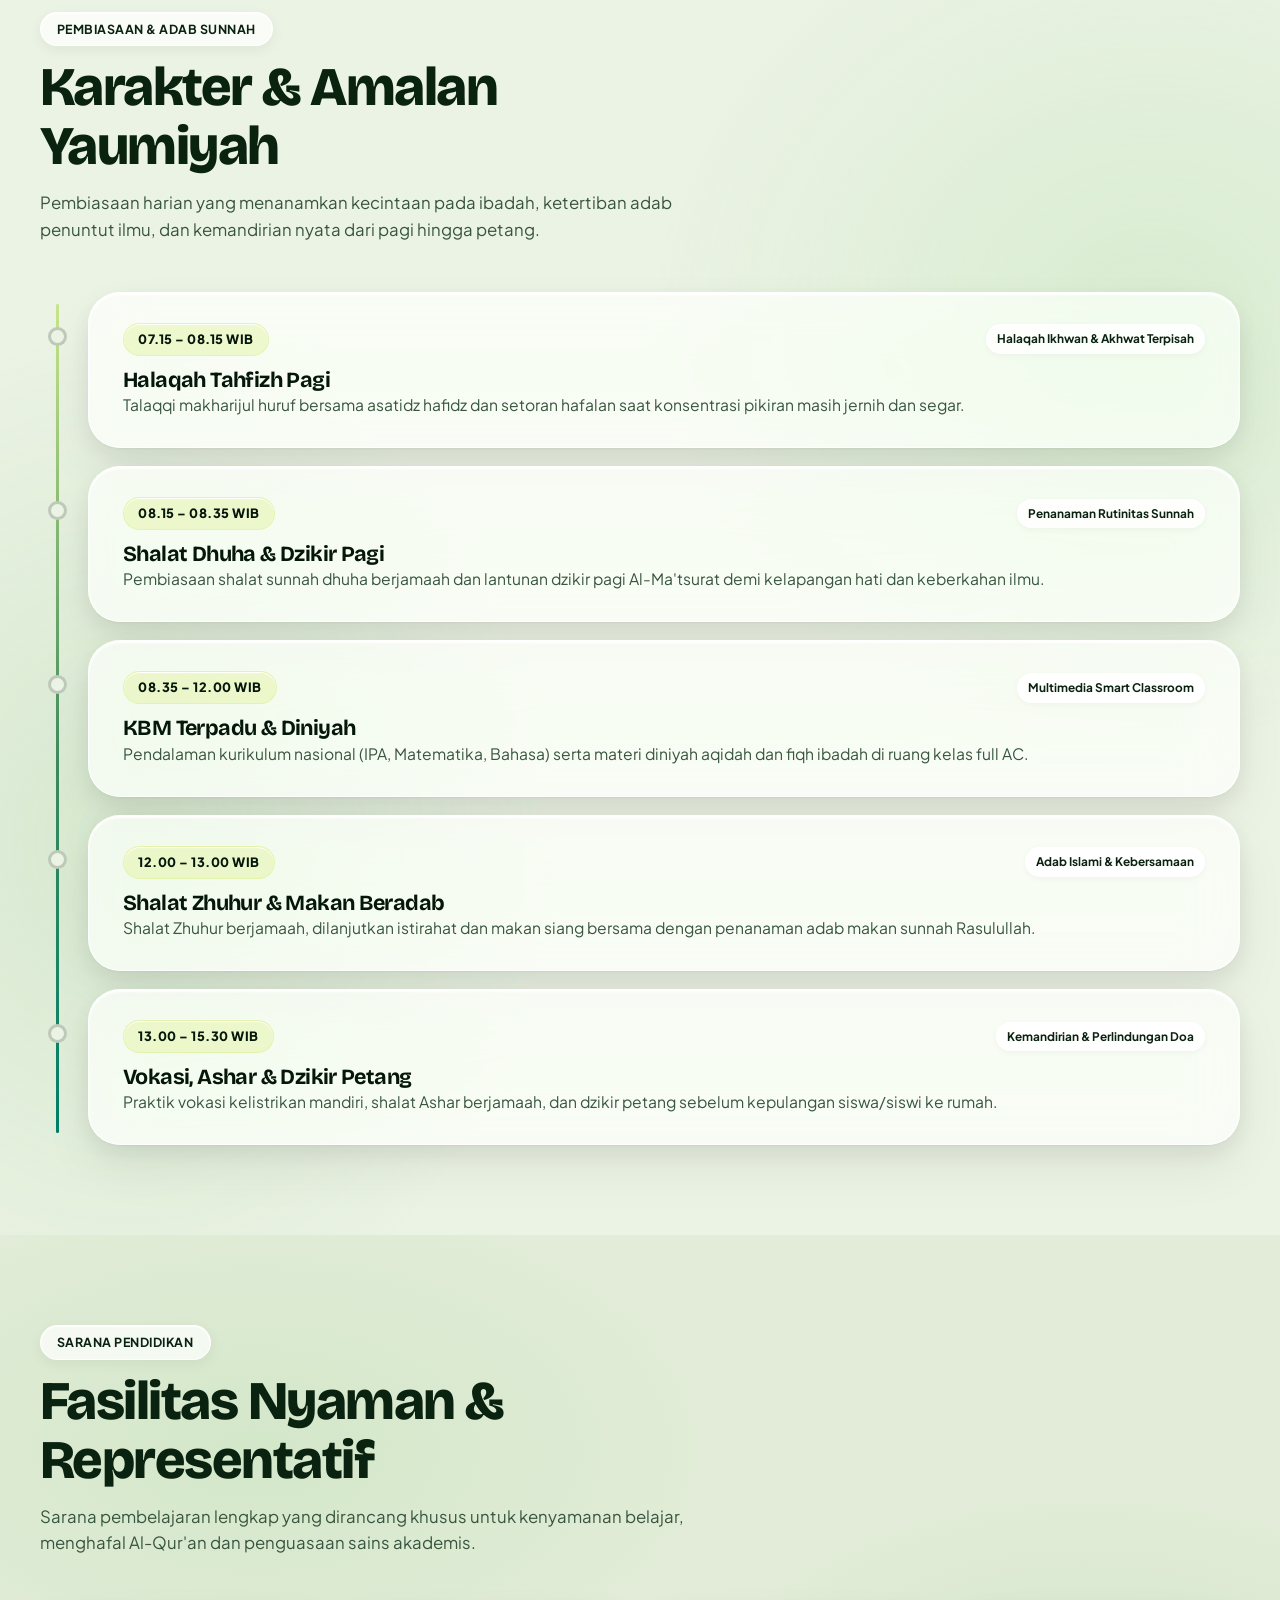
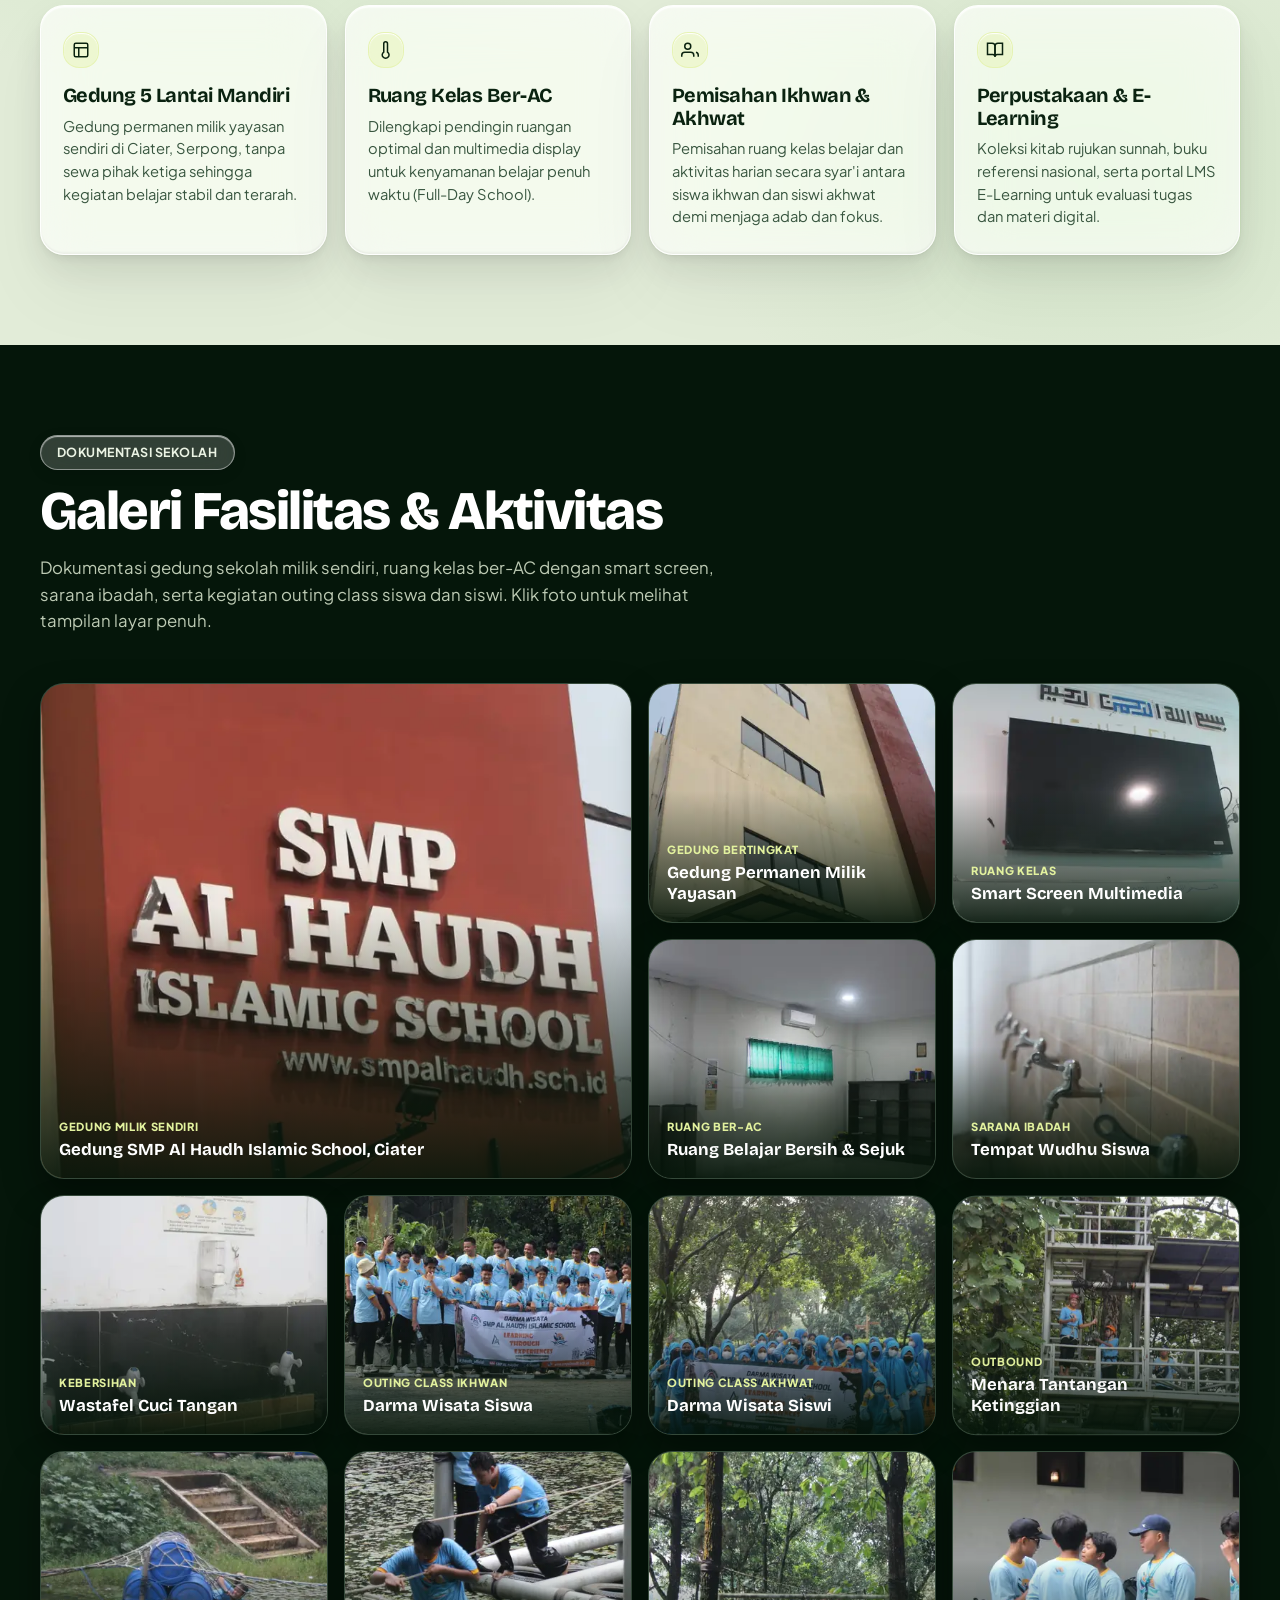
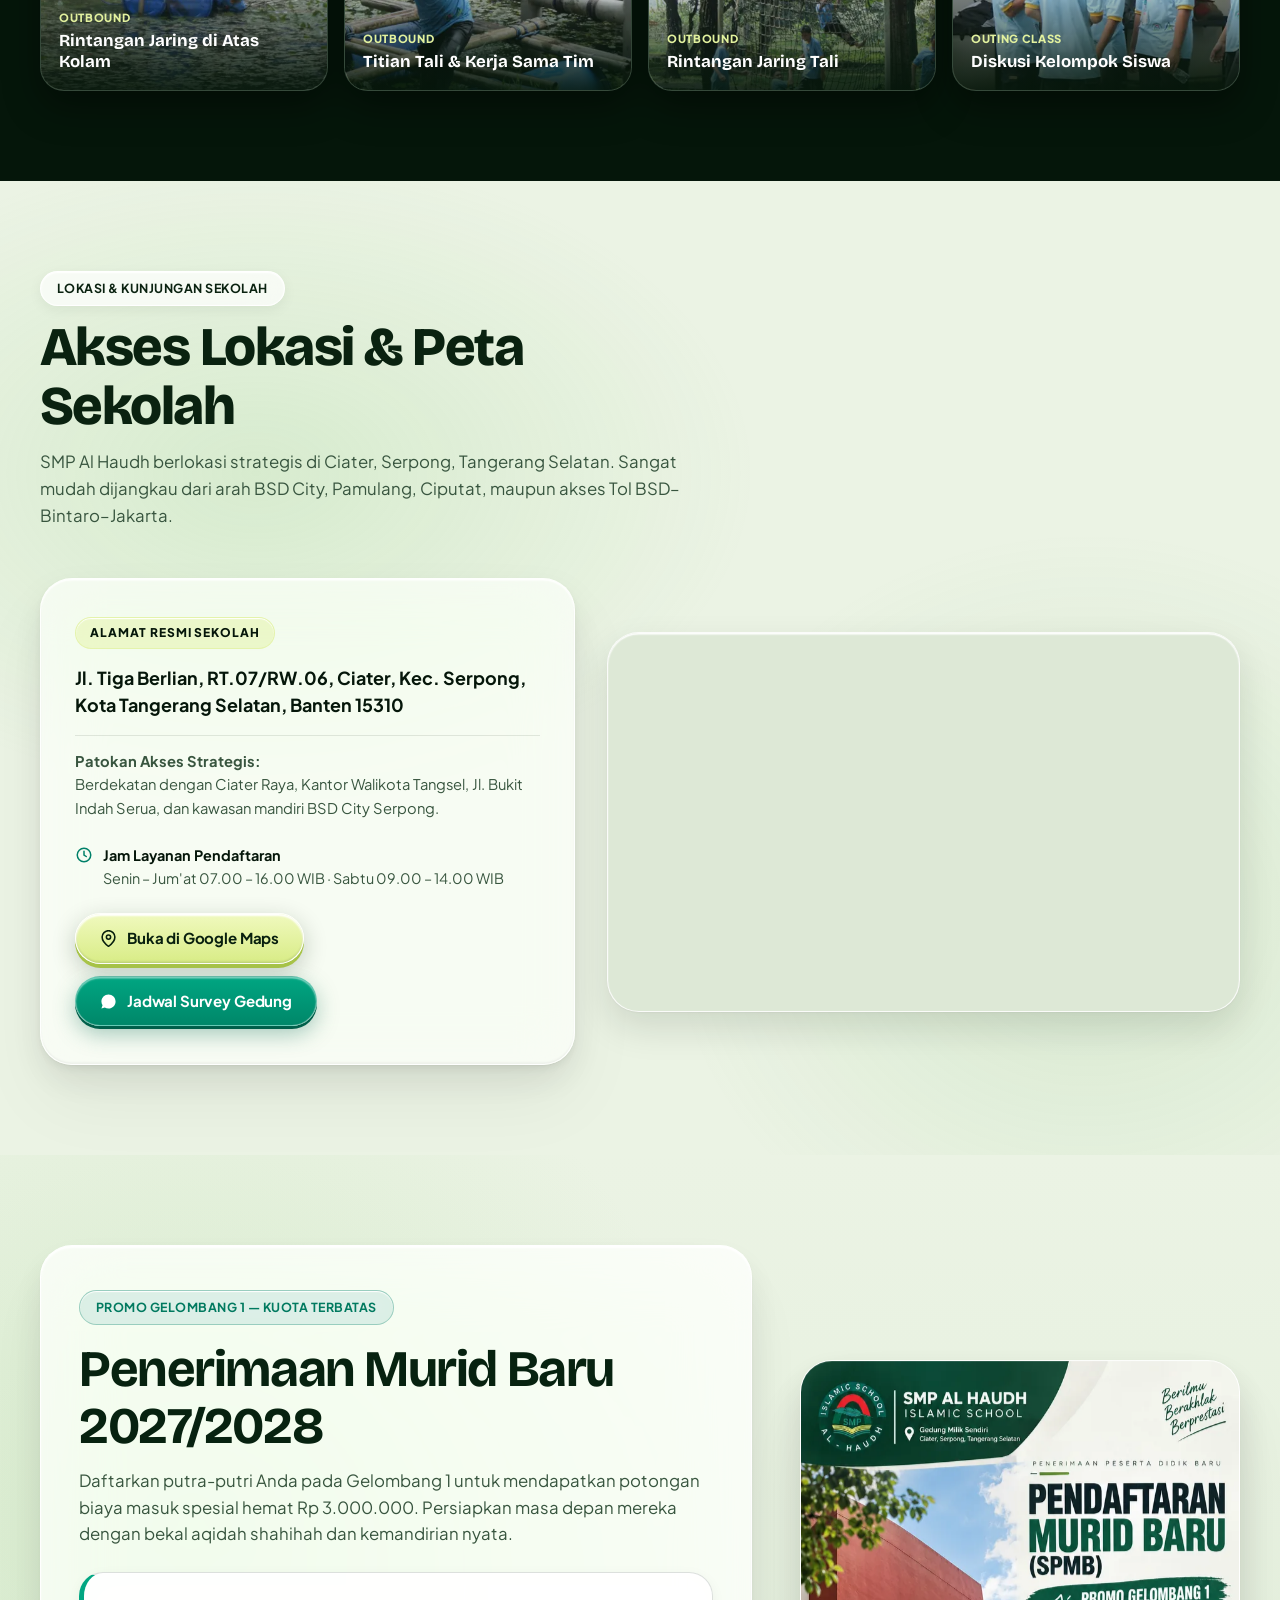
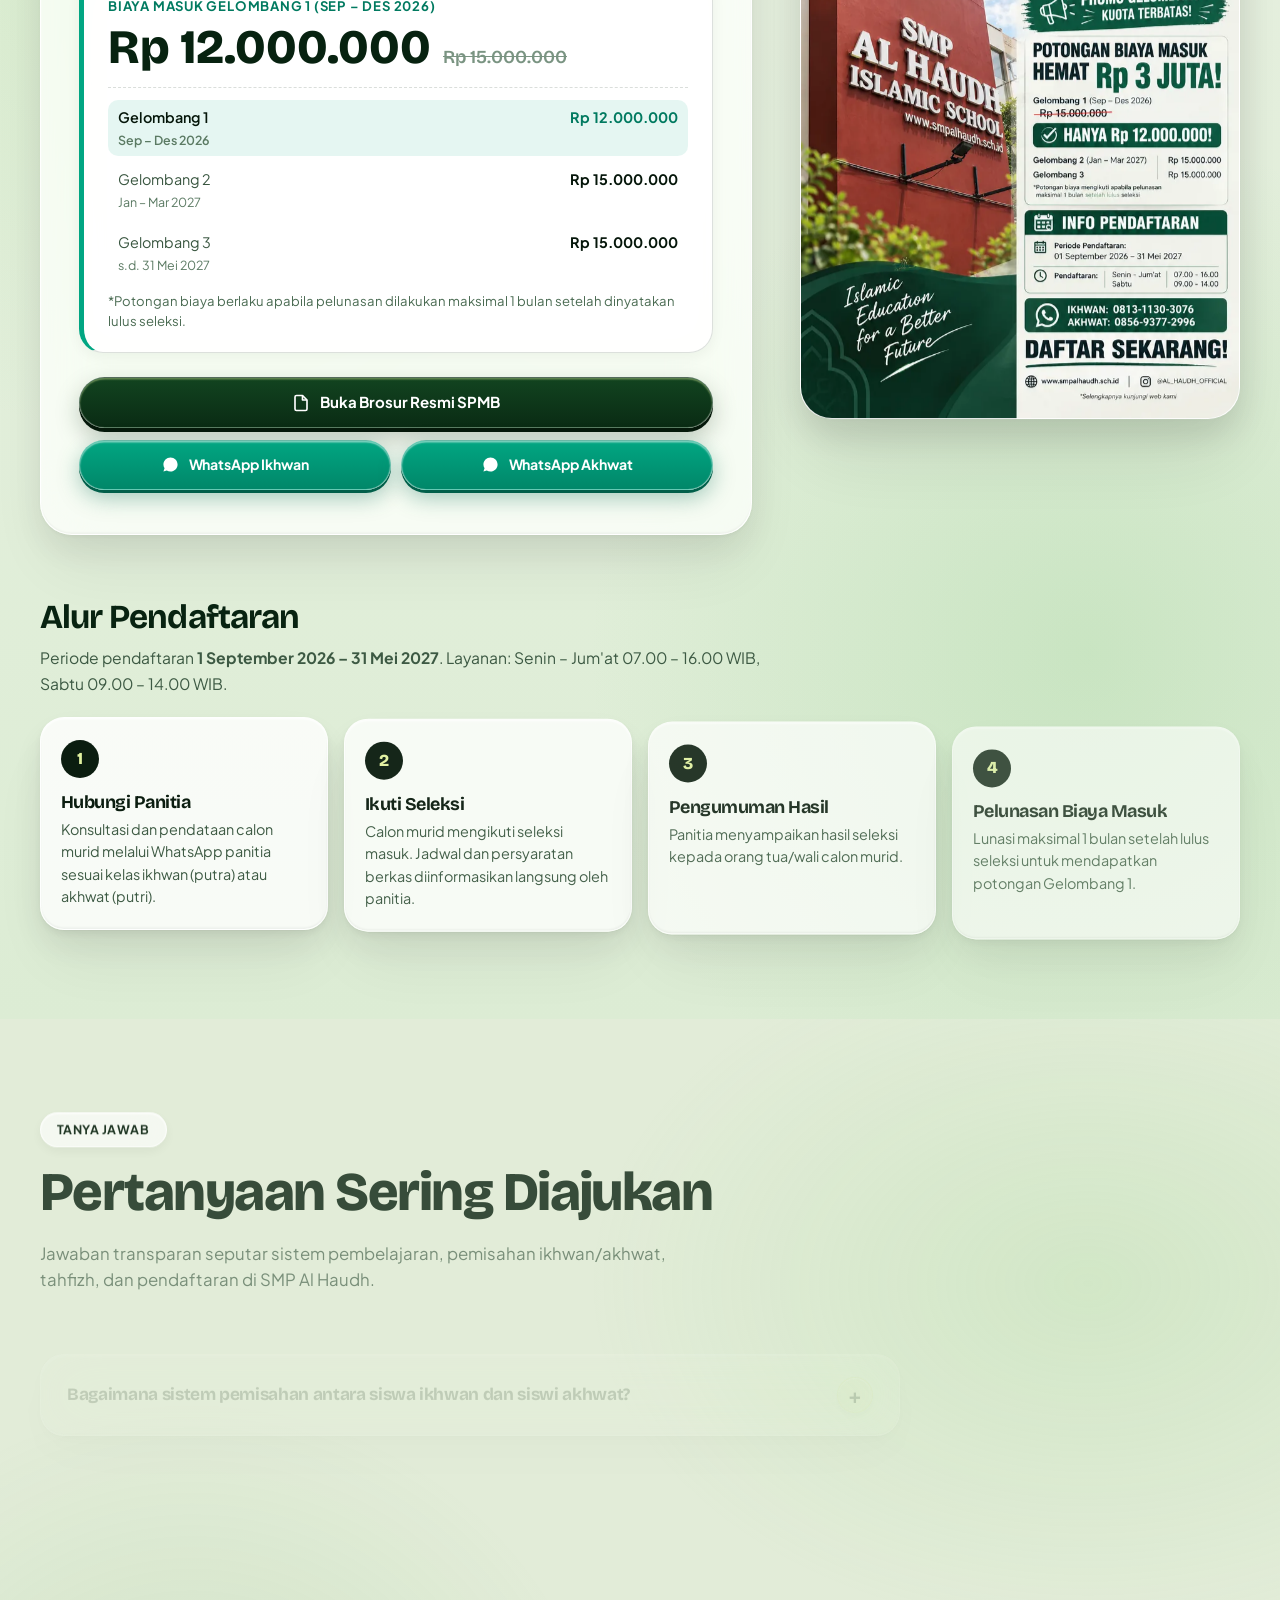
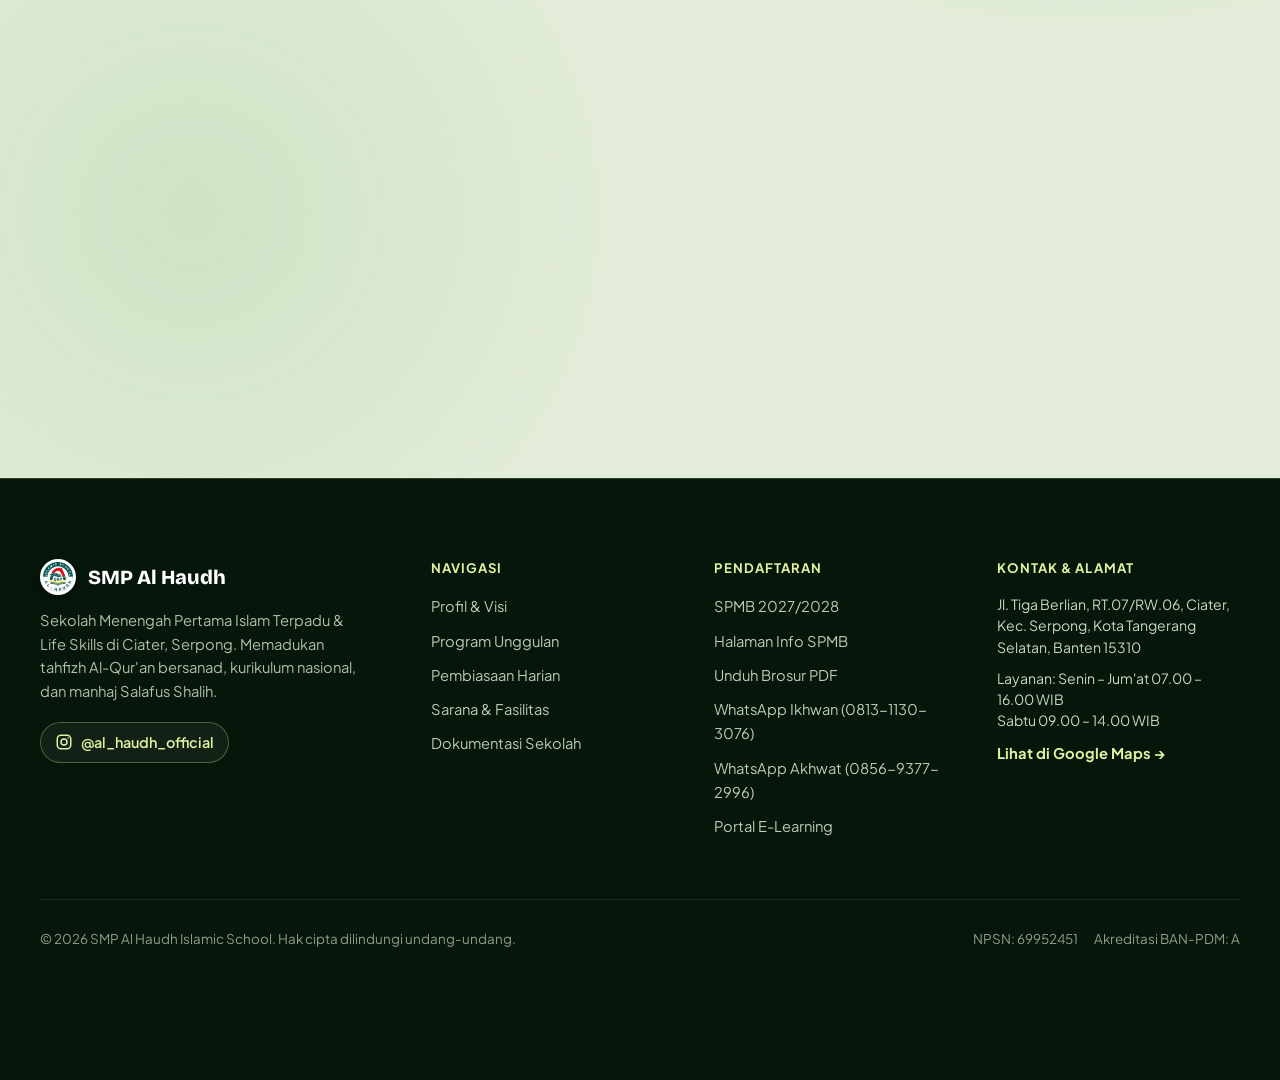
==== commit c3863732: "Perbaiki teks hero tetap pudar setelah scroll kembali ke atas Bila halaman dibuka/di-reload dalam po" ====
--- a/index.html
+++ b/index.html
@@ -38,7 +38,7 @@
     href="https://fonts.googleapis.com/css2?family=Bricolage+Grotesque:opsz,wght@12..96,600;12..96,700;12..96,800&family=Plus+Jakarta+Sans:wght@500;600;700;800&display=swap"
     rel="stylesheet">
 
-  <link rel="stylesheet" href="style.css?v=12">
+  <link rel="stylesheet" href="style.css?v=13">
 
   <!-- Animasi pembuka hanya tampil sekali per sesi & dilewati bila pengguna memilih kurangi animasi.
        Tambahkan ?intro di URL untuk memaksa animasi tampil lagi (berguna saat mengetes). -->
@@ -1199,7 +1199,7 @@
   <!-- GSAP + ScrollTrigger (disimpan lokal di /vendor, tanpa CDN pihak ketiga) -->
   <script src="vendor/gsap.min.js" defer></script>
   <script src="vendor/ScrollTrigger.min.js" defer></script>
-  <script src="script.js?v=12" defer></script>
+  <script src="script.js?v=13" defer></script>
 </body>
 
 </html>
--- a/style.css
+++ b/style.css
@@ -80,7 +80,9 @@
 }
 
 html {
-  scroll-behavior: smooth;
+  /* JANGAN pakai scroll-behavior: smooth di sini — mengacaukan pengukuran GSAP ScrollTrigger
+     saat halaman dibuka/di-reload dalam posisi sudah di bawah (teks hero jadi pudar & tergeser).
+     Scroll halus untuk klik menu sudah ditangani JavaScript (scrollTo behavior: 'smooth'). */
   scroll-padding-top: 86px;
   background: var(--forest-900);
 }
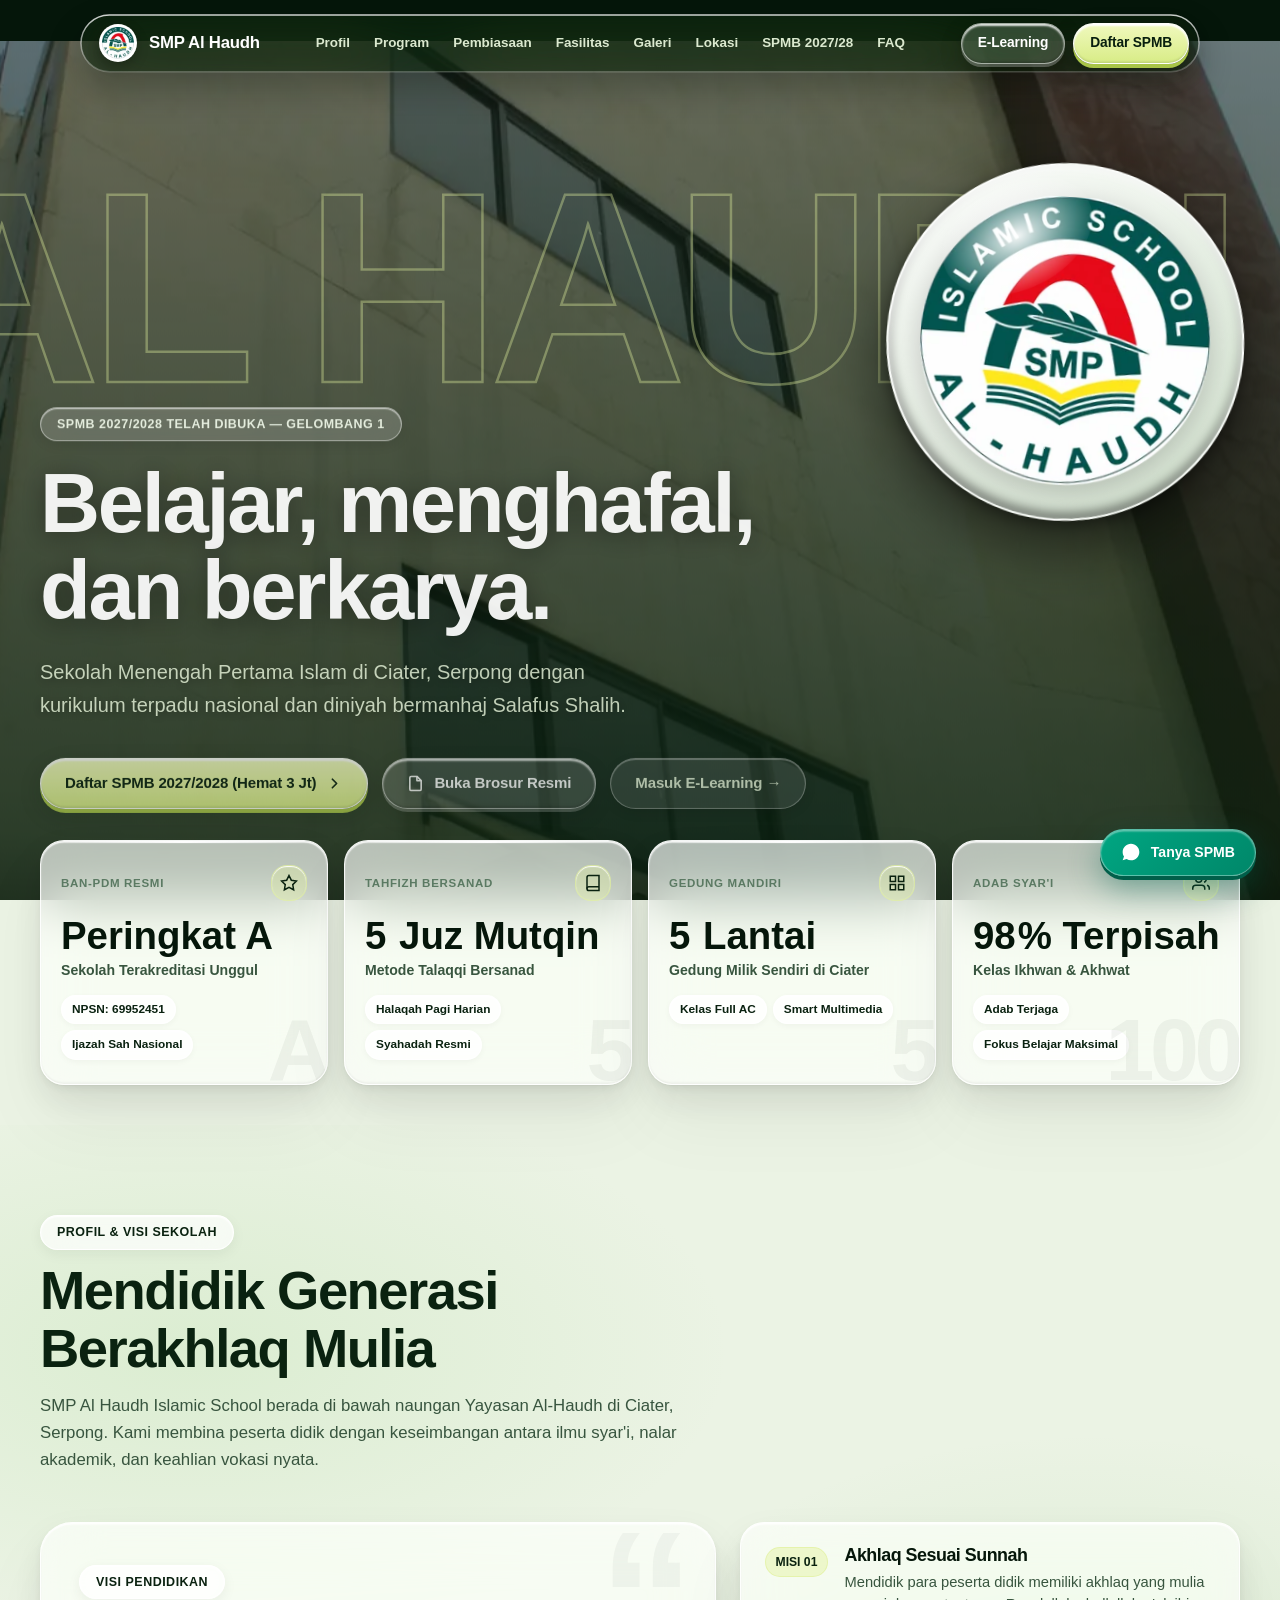
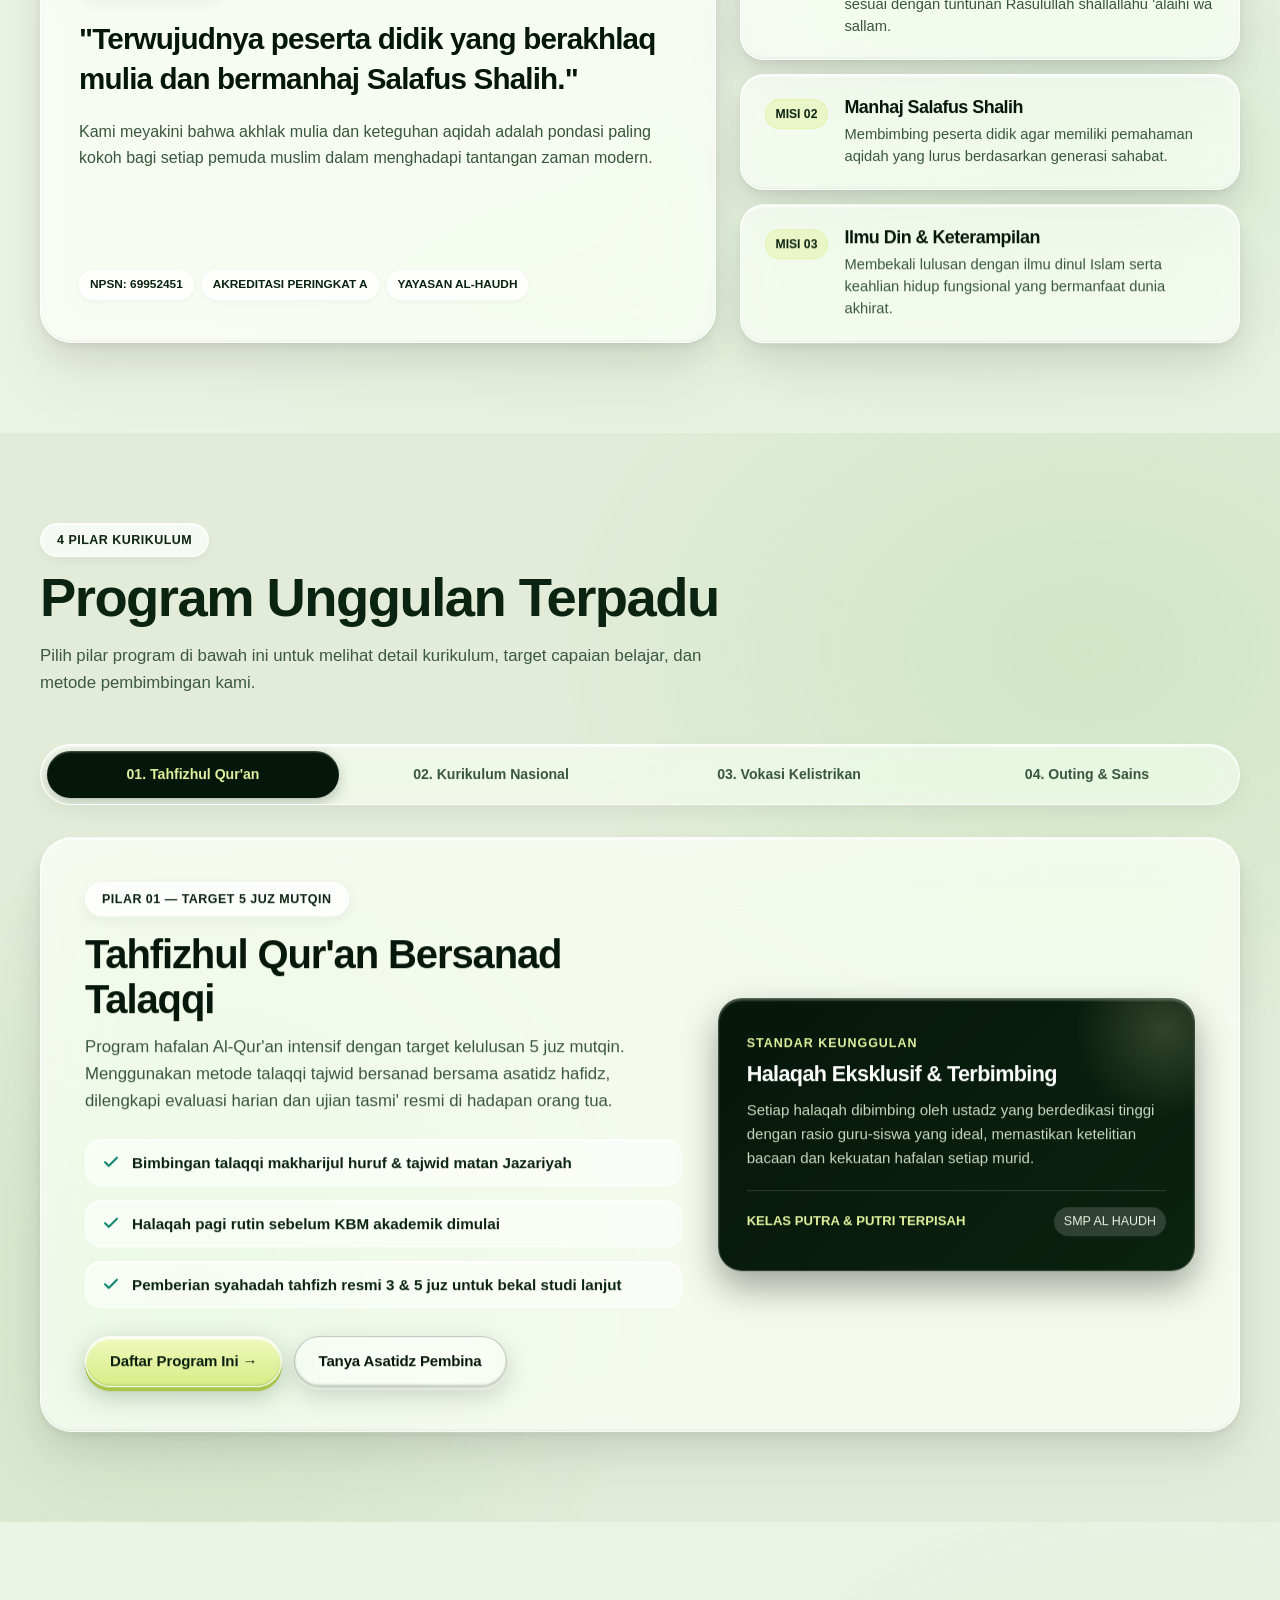
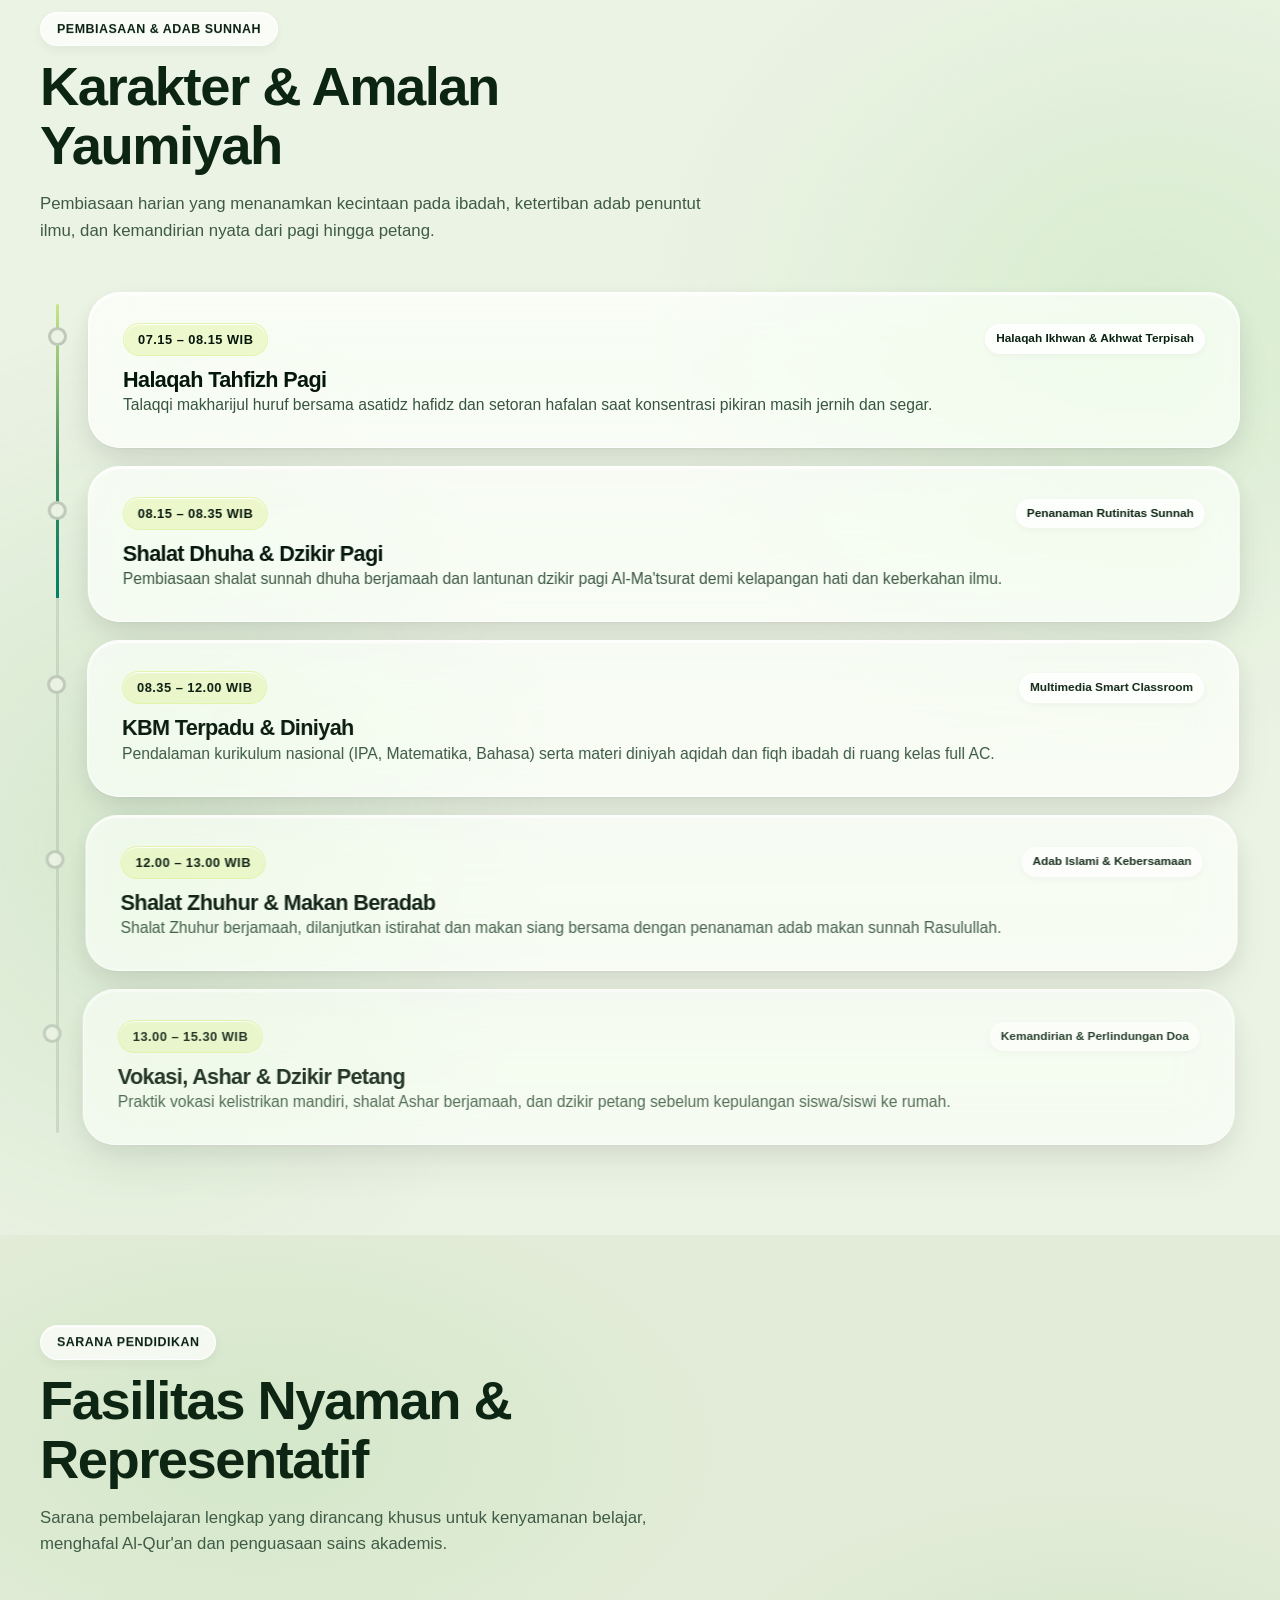
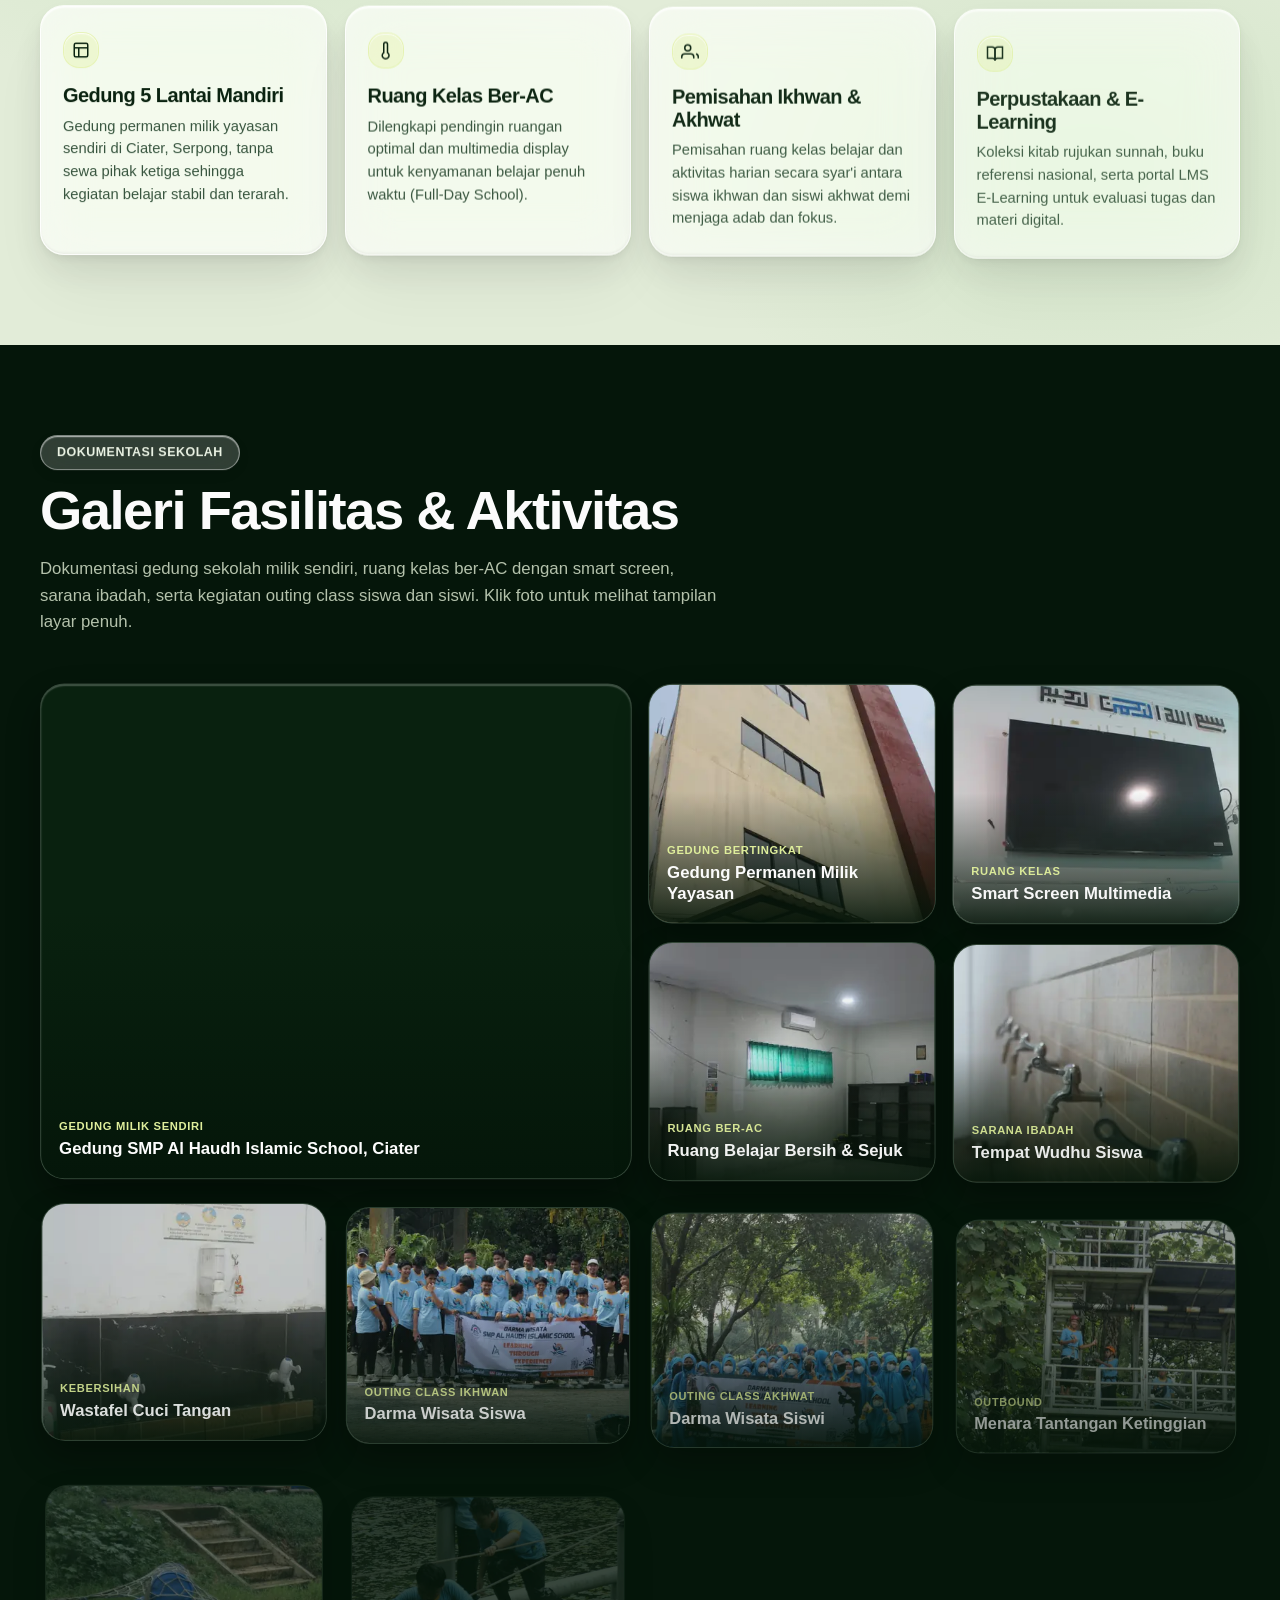
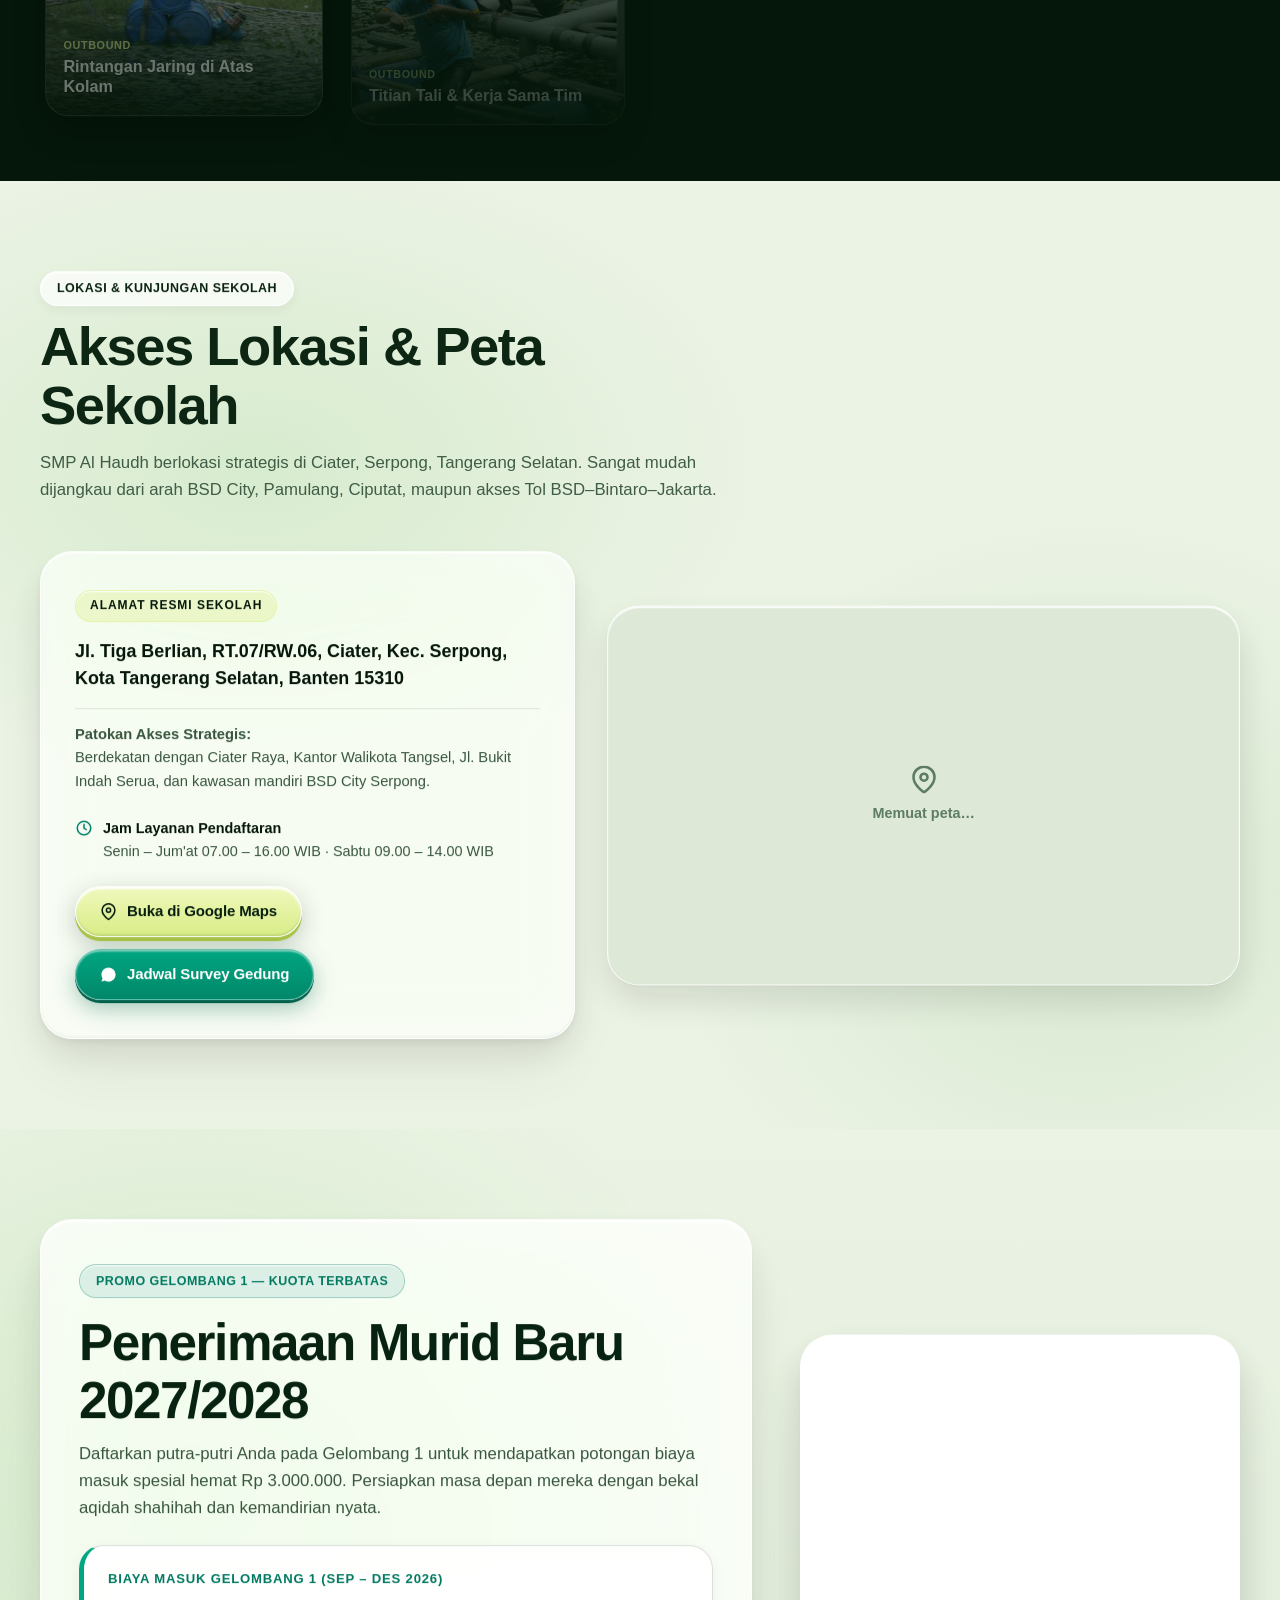
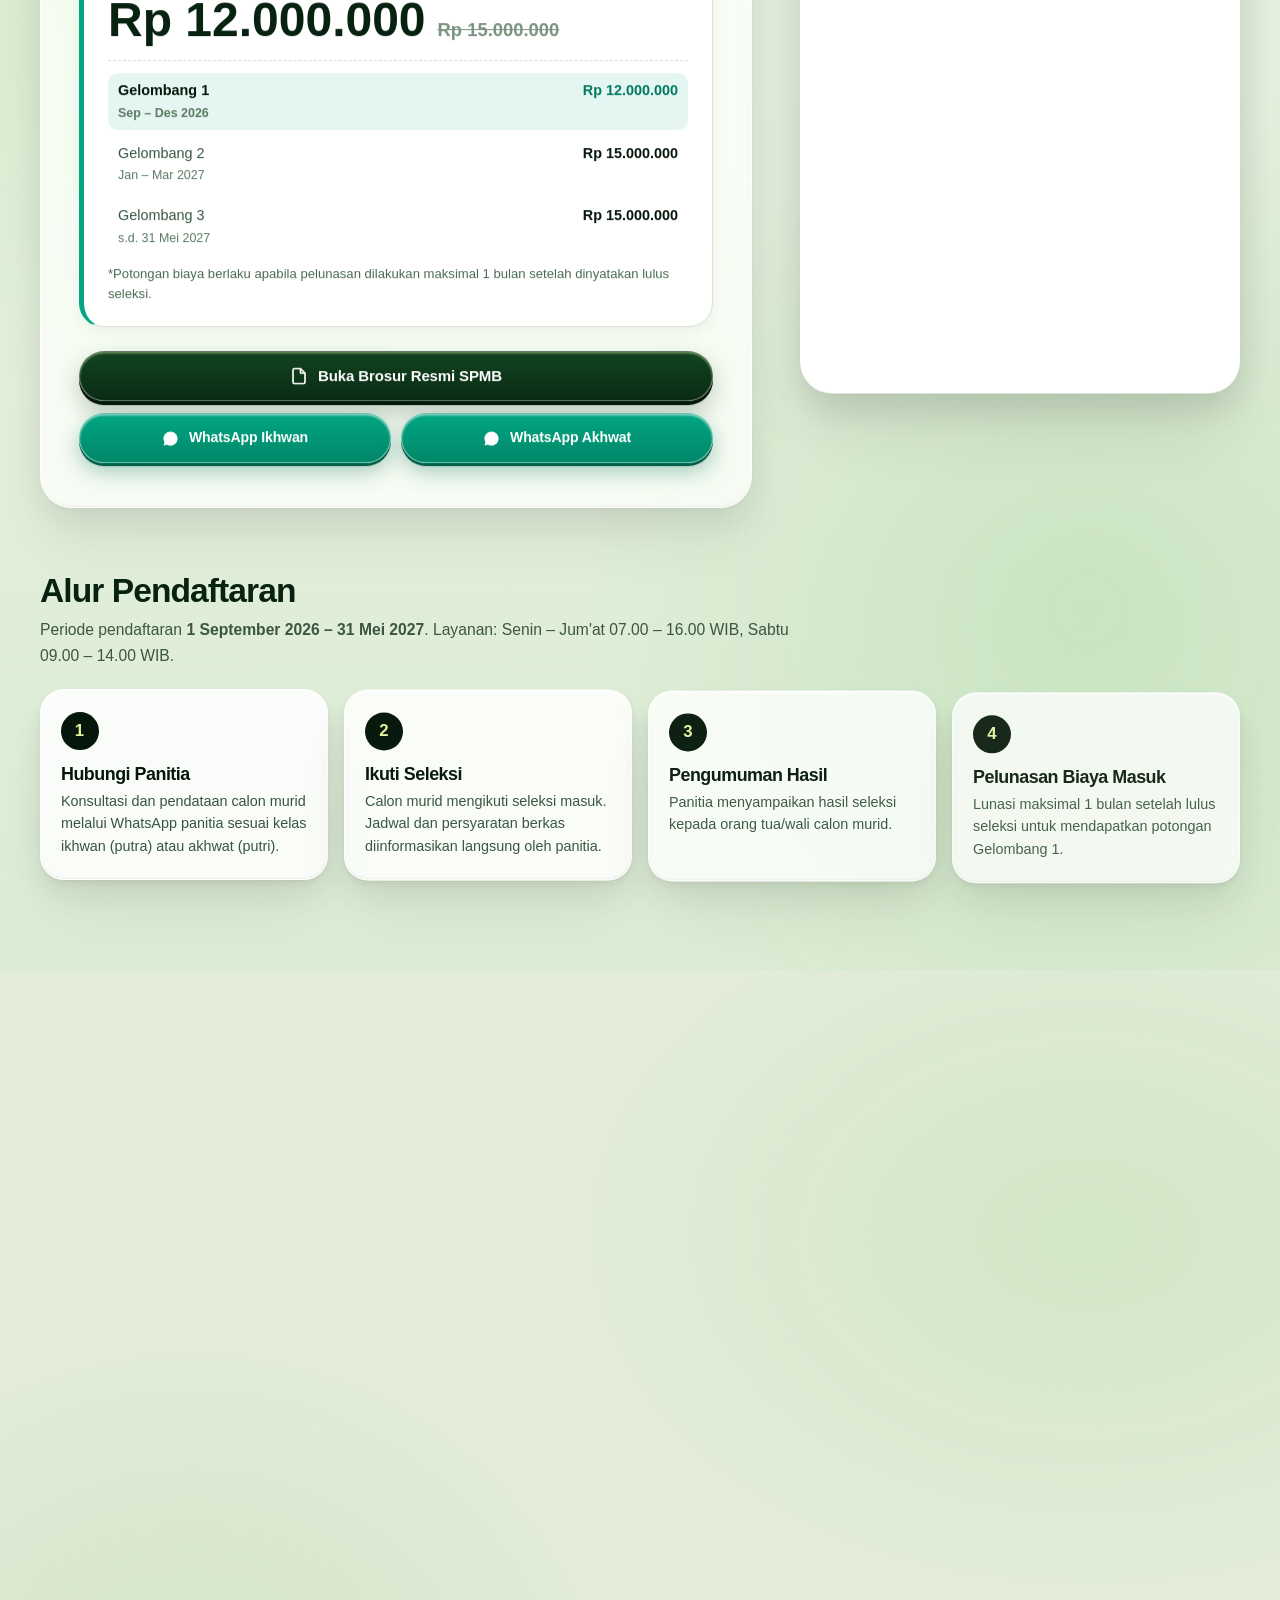
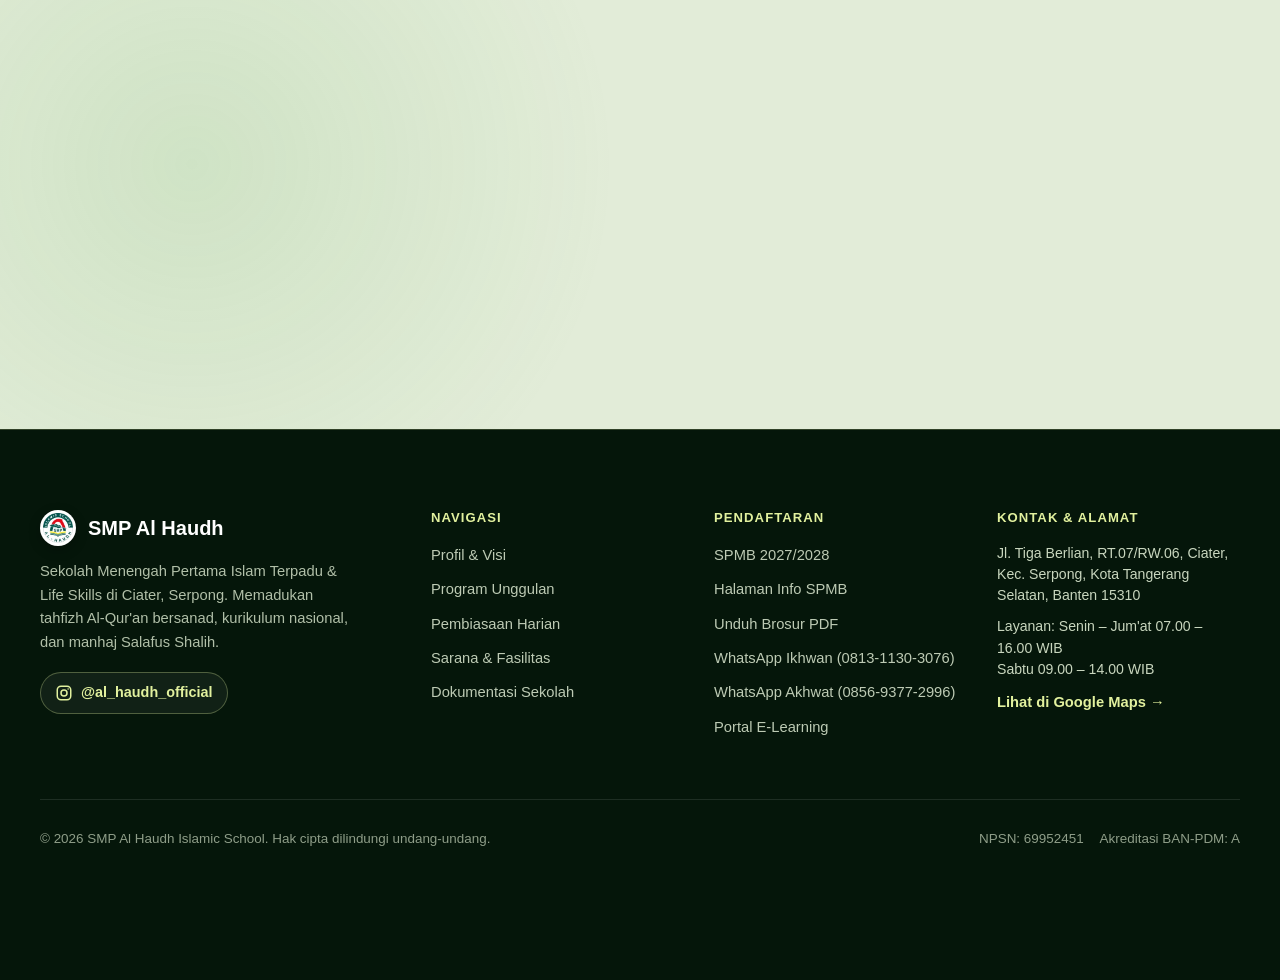
==== commit fed18e77: "Audit keamanan: pasang CSP, perbaiki scroll menu terpotong Keamanan: - Content Security Policy di in" ====
--- a/index.html
+++ b/index.html
@@ -4,7 +4,12 @@
 <head>
   <meta charset="utf-8">
   <meta name="viewport" content="width=device-width, initial-scale=1, viewport-fit=cover">
-  <title>SMP Al Haudh – Sekolah Islam Terpadu &amp; Life Skills | Ciater, Serpong</title>
+  <!-- Keamanan: hanya sumber yang terdaftar di bawah yang boleh dimuat/dijalankan.
+       PENTING: bila isi <script> inline di <head> diubah, hash sha256 di script-src harus diperbarui. -->
+  <meta http-equiv="Content-Security-Policy"
+    content="default-src 'self'; script-src 'self' 'sha256-XEiFZ/QQqOHlqYuBul+pHpyI8wHYPKrGrKkEW0+HRzE='; style-src 'self' 'unsafe-inline' https://fonts.googleapis.com; font-src 'self' https://fonts.gstatic.com; img-src 'self' data:; frame-src https://www.google.com; connect-src 'self'; object-src 'none'; base-uri 'self'; form-action 'self'; upgrade-insecure-requests">
+  <meta name="referrer" content="strict-origin-when-cross-origin">
+  <title>SMP Al Haudh – Sekolah Islam Terpadu &amp; Life Skills, Ciater</title>
   <meta name="description"
     content="SMP Al Haudh Islamic School Ciater, Serpong. SMP Islam terpadu bermanhaj Salafus Shalih: tahfizh 5 juz bersanad, kurikulum nasional, kelas ikhwan & akhwat terpisah. SPMB 2027/2028 Gelombang 1 hemat Rp 3 juta.">
   <meta name="theme-color" content="#05160A">
@@ -38,7 +43,7 @@
     href="https://fonts.googleapis.com/css2?family=Bricolage+Grotesque:opsz,wght@12..96,600;12..96,700;12..96,800&family=Plus+Jakarta+Sans:wght@500;600;700;800&display=swap"
     rel="stylesheet">
 
-  <link rel="stylesheet" href="style.css?v=13">
+  <link rel="stylesheet" href="style.css?v=14">
 
   <!-- Animasi pembuka hanya tampil sekali per sesi & dilewati bila pengguna memilih kurangi animasi.
        Tambahkan ?intro di URL untuk memaksa animasi tampil lagi (berguna saat mengetes). -->
@@ -195,7 +200,7 @@
   </nav>
 
   <!-- Mobile Glass Drawer -->
-  <div id="mobileMenu" class="mobile-menu-drawer" aria-label="Menu navigasi">
+  <div id="mobileMenu" class="mobile-menu-drawer" role="navigation" aria-label="Menu navigasi">
     <div class="mobile-menu-header">
       <span class="mobile-menu-title">NAVIGASI SEKOLAH</span>
       <button type="button" class="mobile-menu-close" data-menu-close aria-label="Tutup menu">
@@ -833,7 +838,7 @@
                 <span class="cut"><span class="sr-only">harga normal </span>Rp&nbsp;15.000.000</span>
               </div>
 
-              <ul class="spmb-waves" aria-label="Biaya masuk per gelombang">
+              <ul class="spmb-waves" role="list" aria-label="Biaya masuk per gelombang">
                 <li class="is-current"><span>Gelombang 1 <small>Sep – Des 2026</small></span><b>Rp 12.000.000</b></li>
                 <li><span>Gelombang 2 <small>Jan – Mar 2027</small></span><b>Rp 15.000.000</b></li>
                 <li><span>Gelombang 3 <small>s.d. 31 Mei 2027</small></span><b>Rp 15.000.000</b></li>
@@ -1176,7 +1181,7 @@
         <svg width="20" height="20" aria-hidden="true"><use href="#i-close" /></svg>
       </button>
       <div class="cinema-stage">
-        <img id="cinemaImg" alt="" decoding="async">
+        <img id="cinemaImg" src="img/foto4-1080.webp" alt="" decoding="async" loading="lazy">
       </div>
       <div class="cinema-bar">
         <div>
@@ -1199,7 +1204,7 @@
   <!-- GSAP + ScrollTrigger (disimpan lokal di /vendor, tanpa CDN pihak ketiga) -->
   <script src="vendor/gsap.min.js" defer></script>
   <script src="vendor/ScrollTrigger.min.js" defer></script>
-  <script src="script.js?v=13" defer></script>
+  <script src="script.js?v=14" defer></script>
 </body>
 
 </html>
